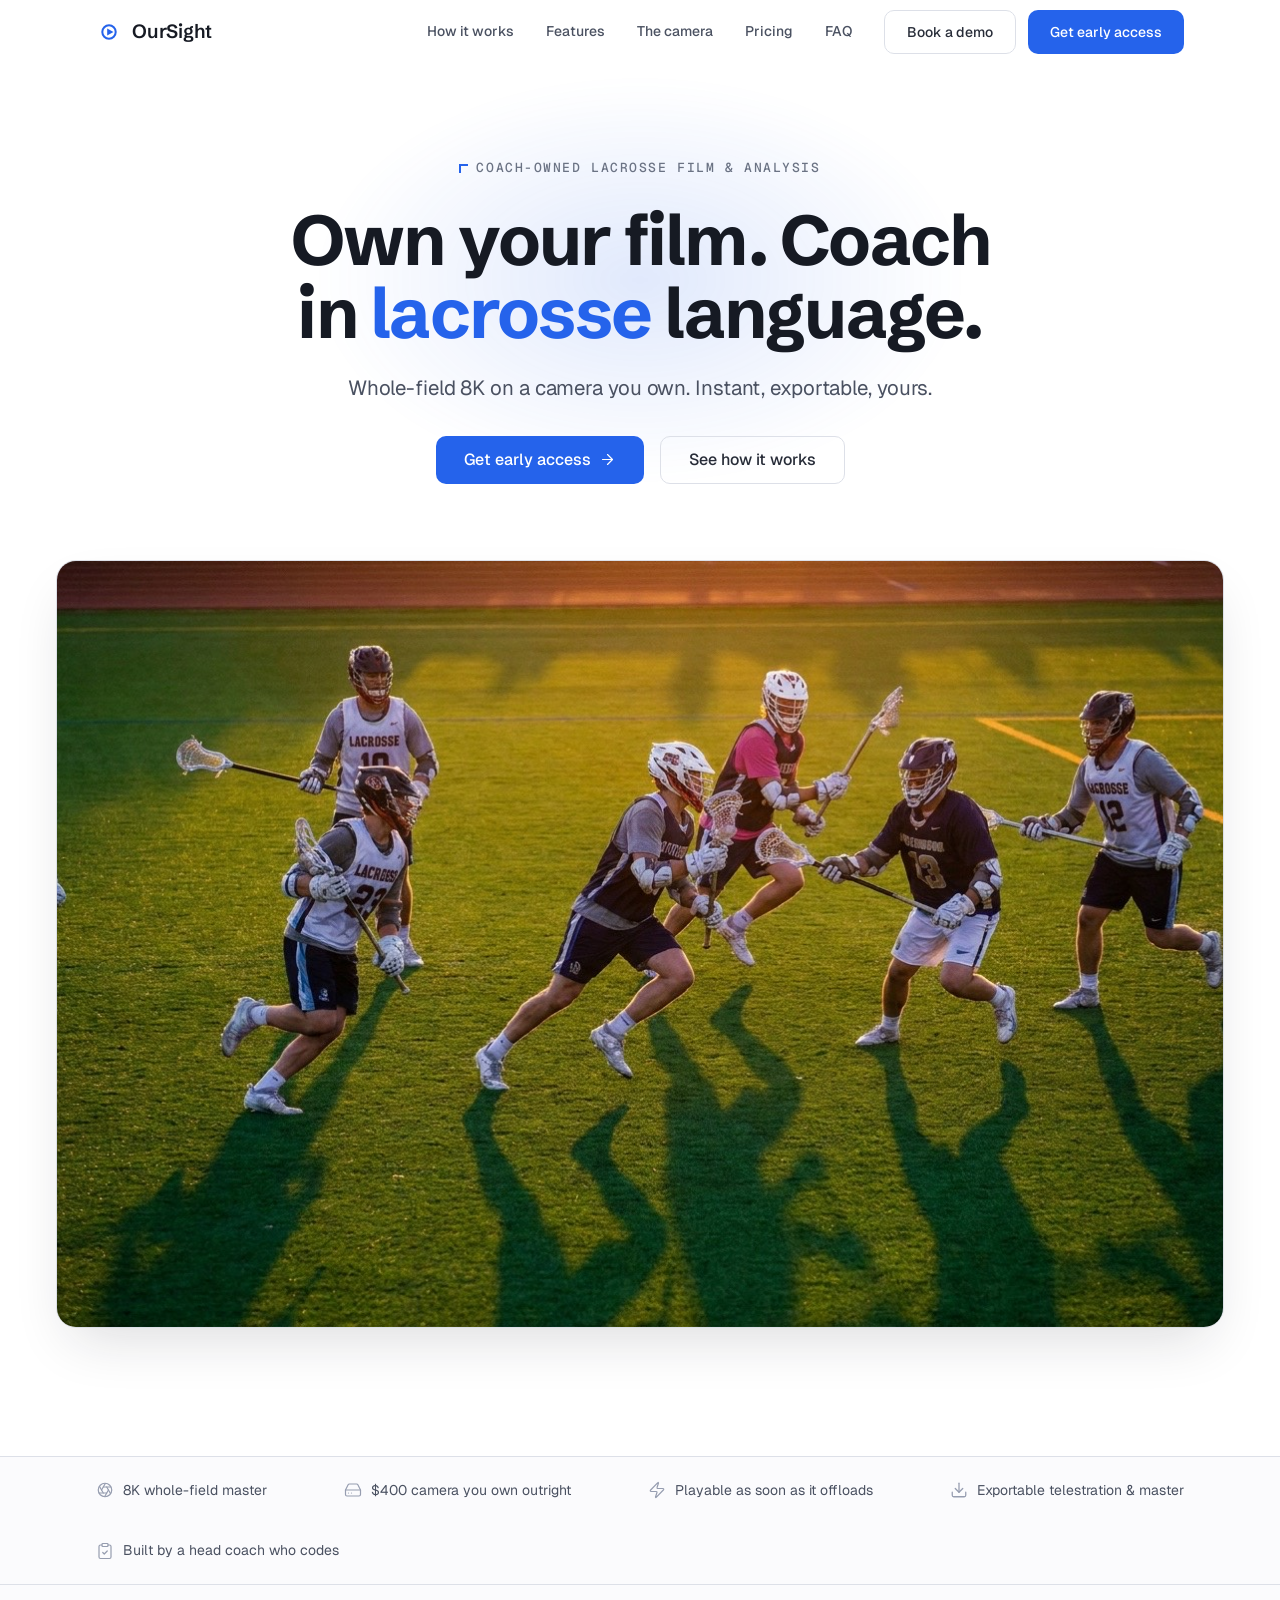
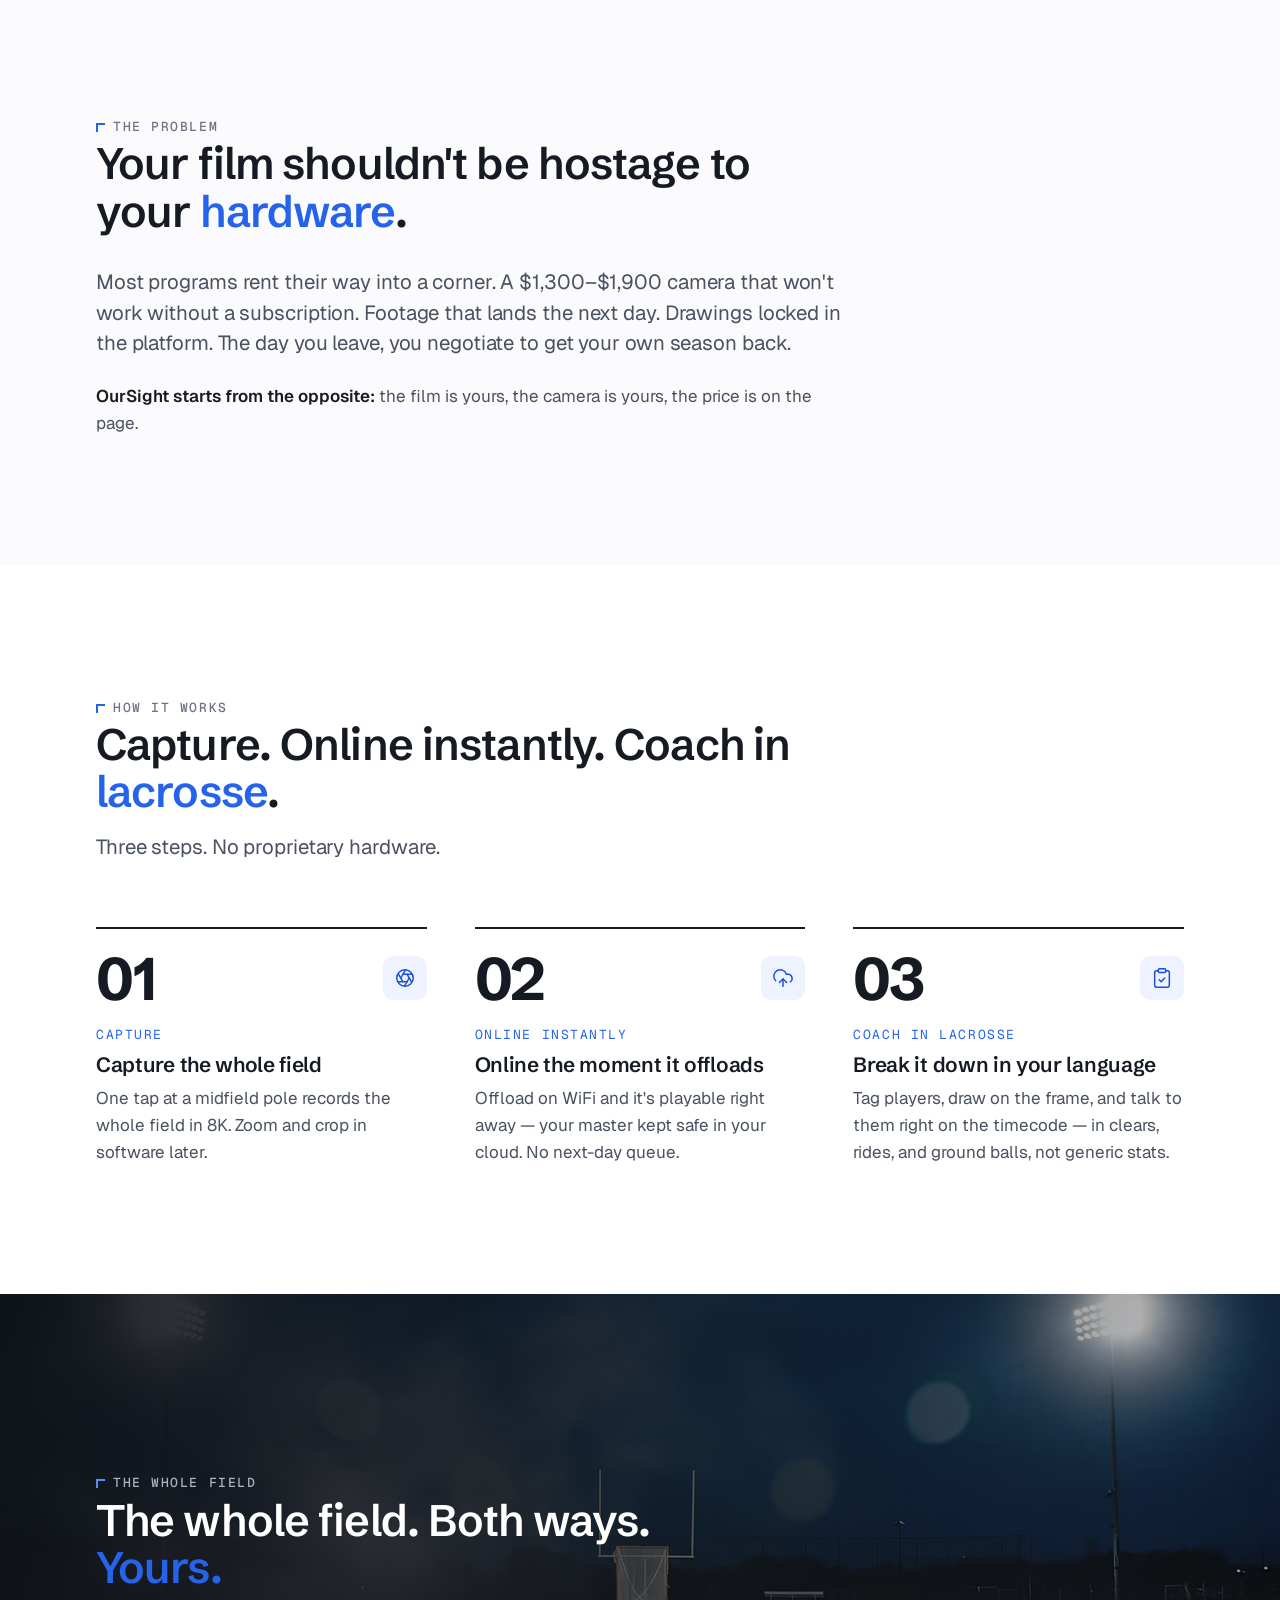
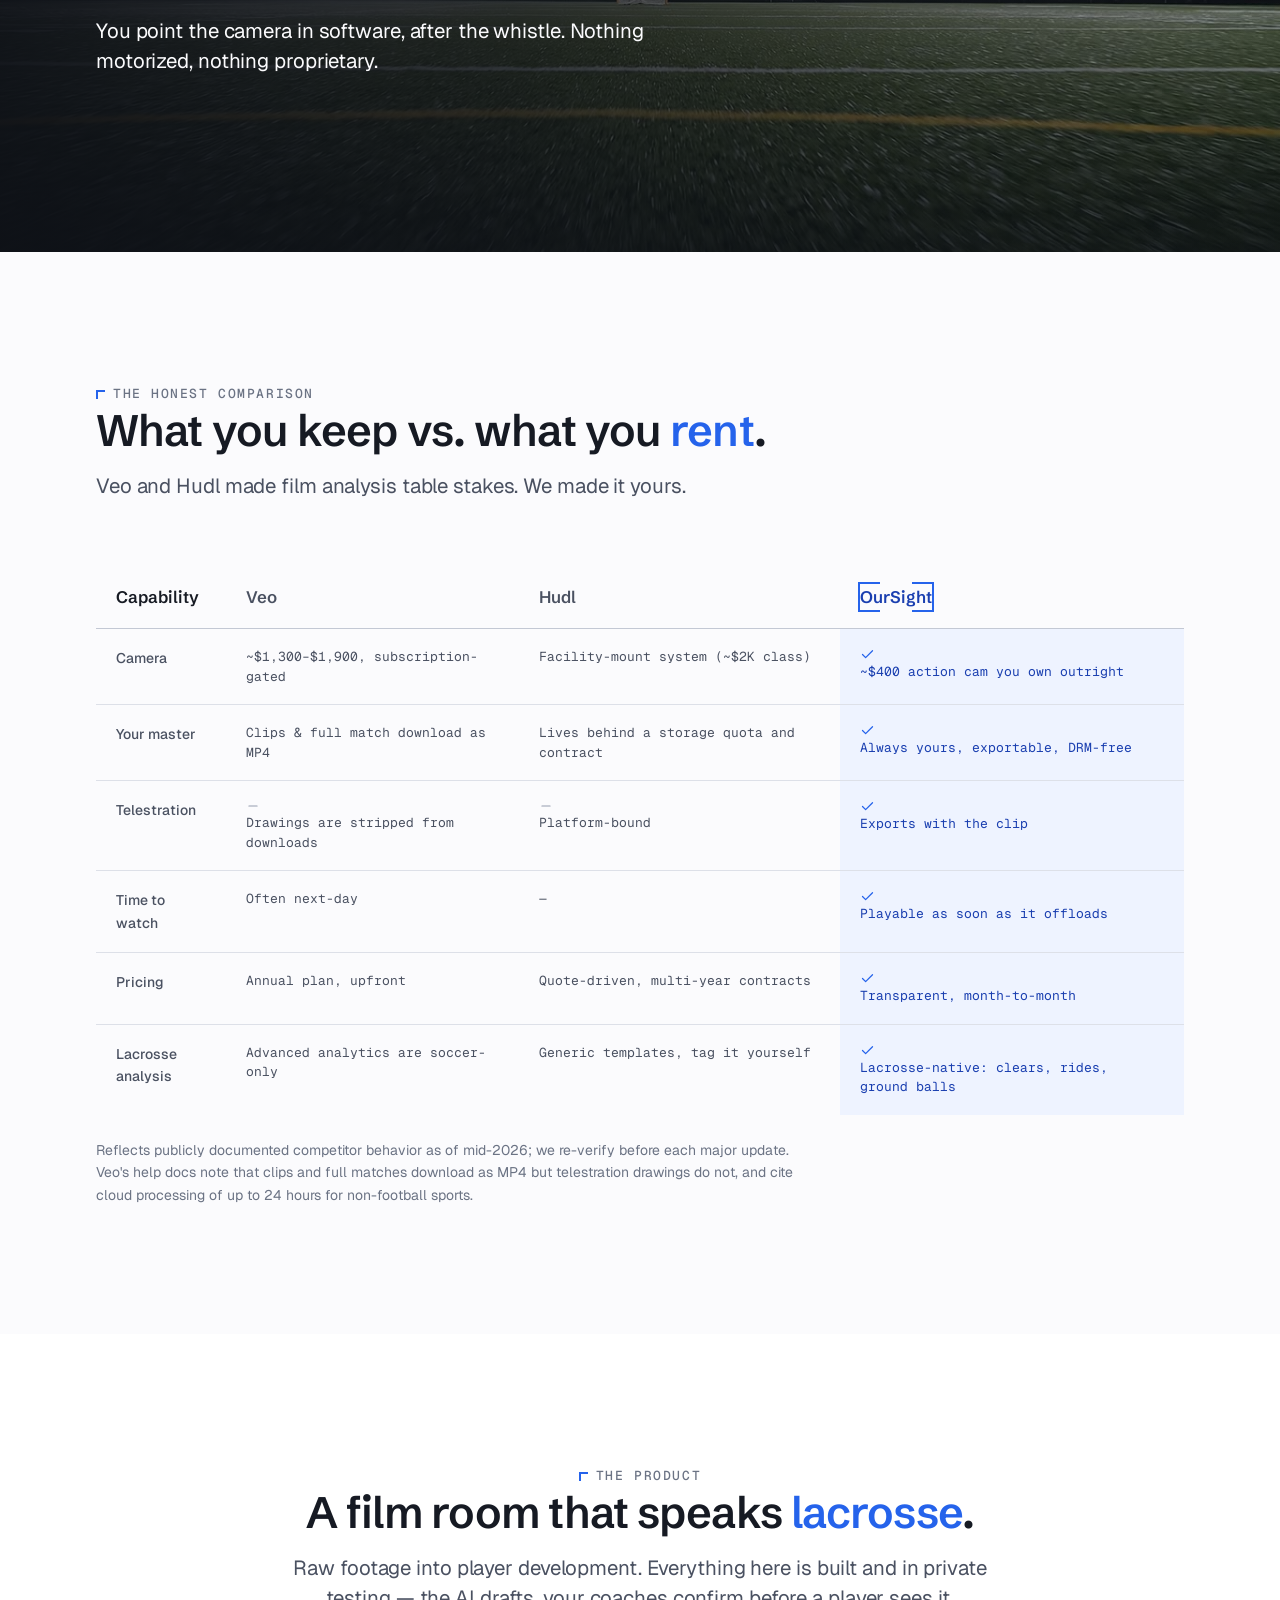
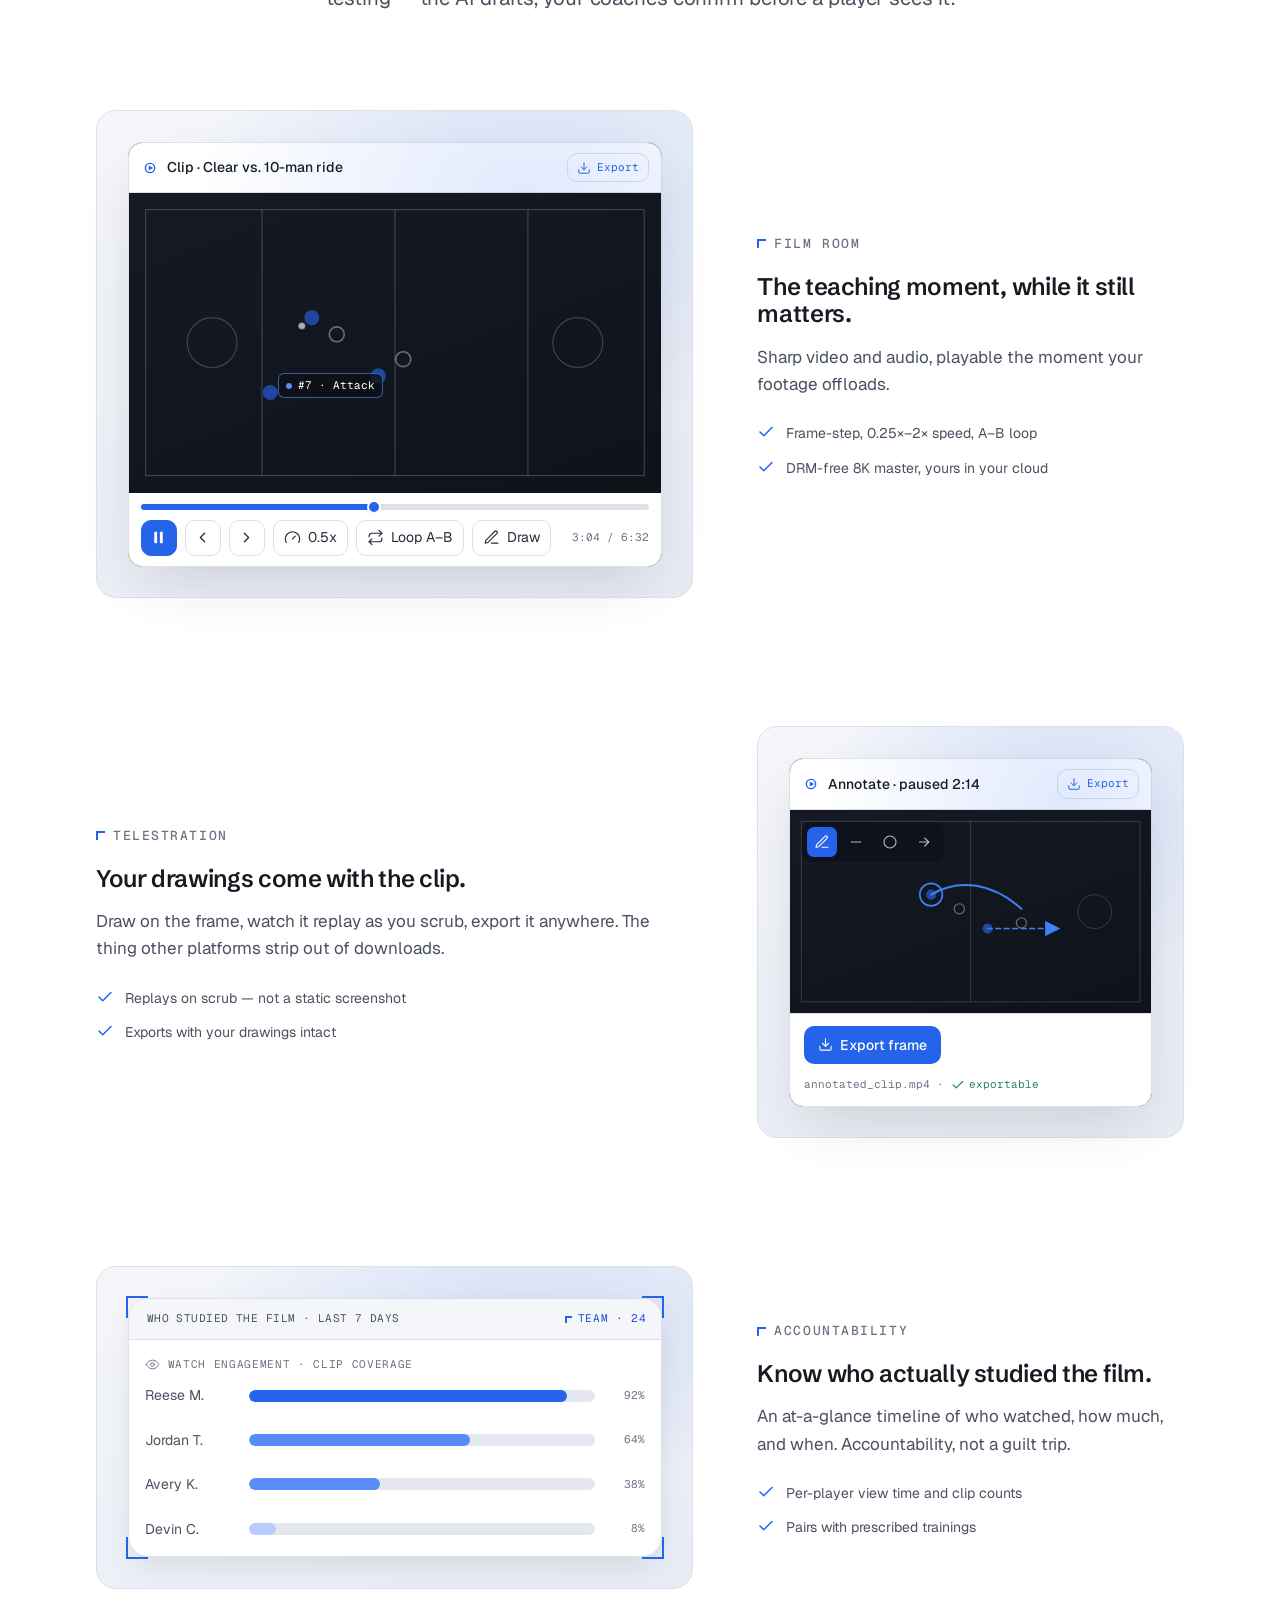
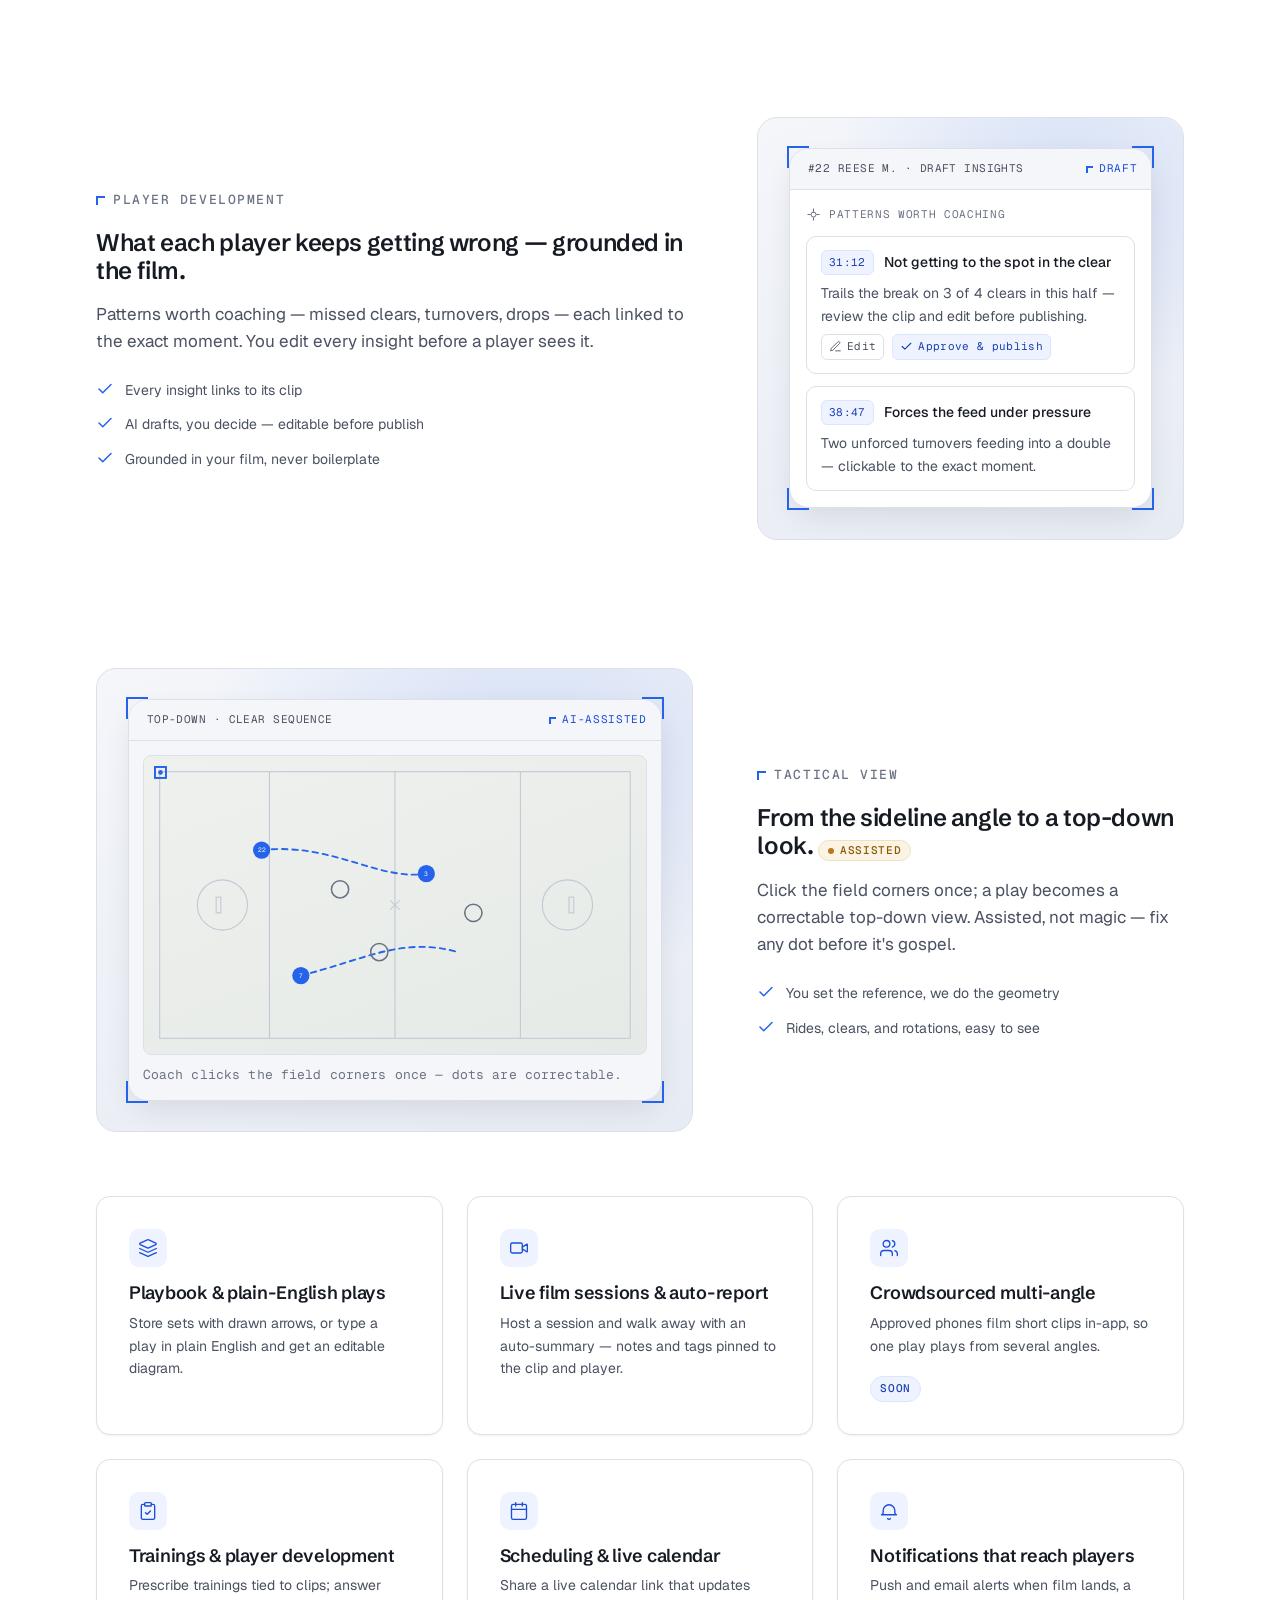
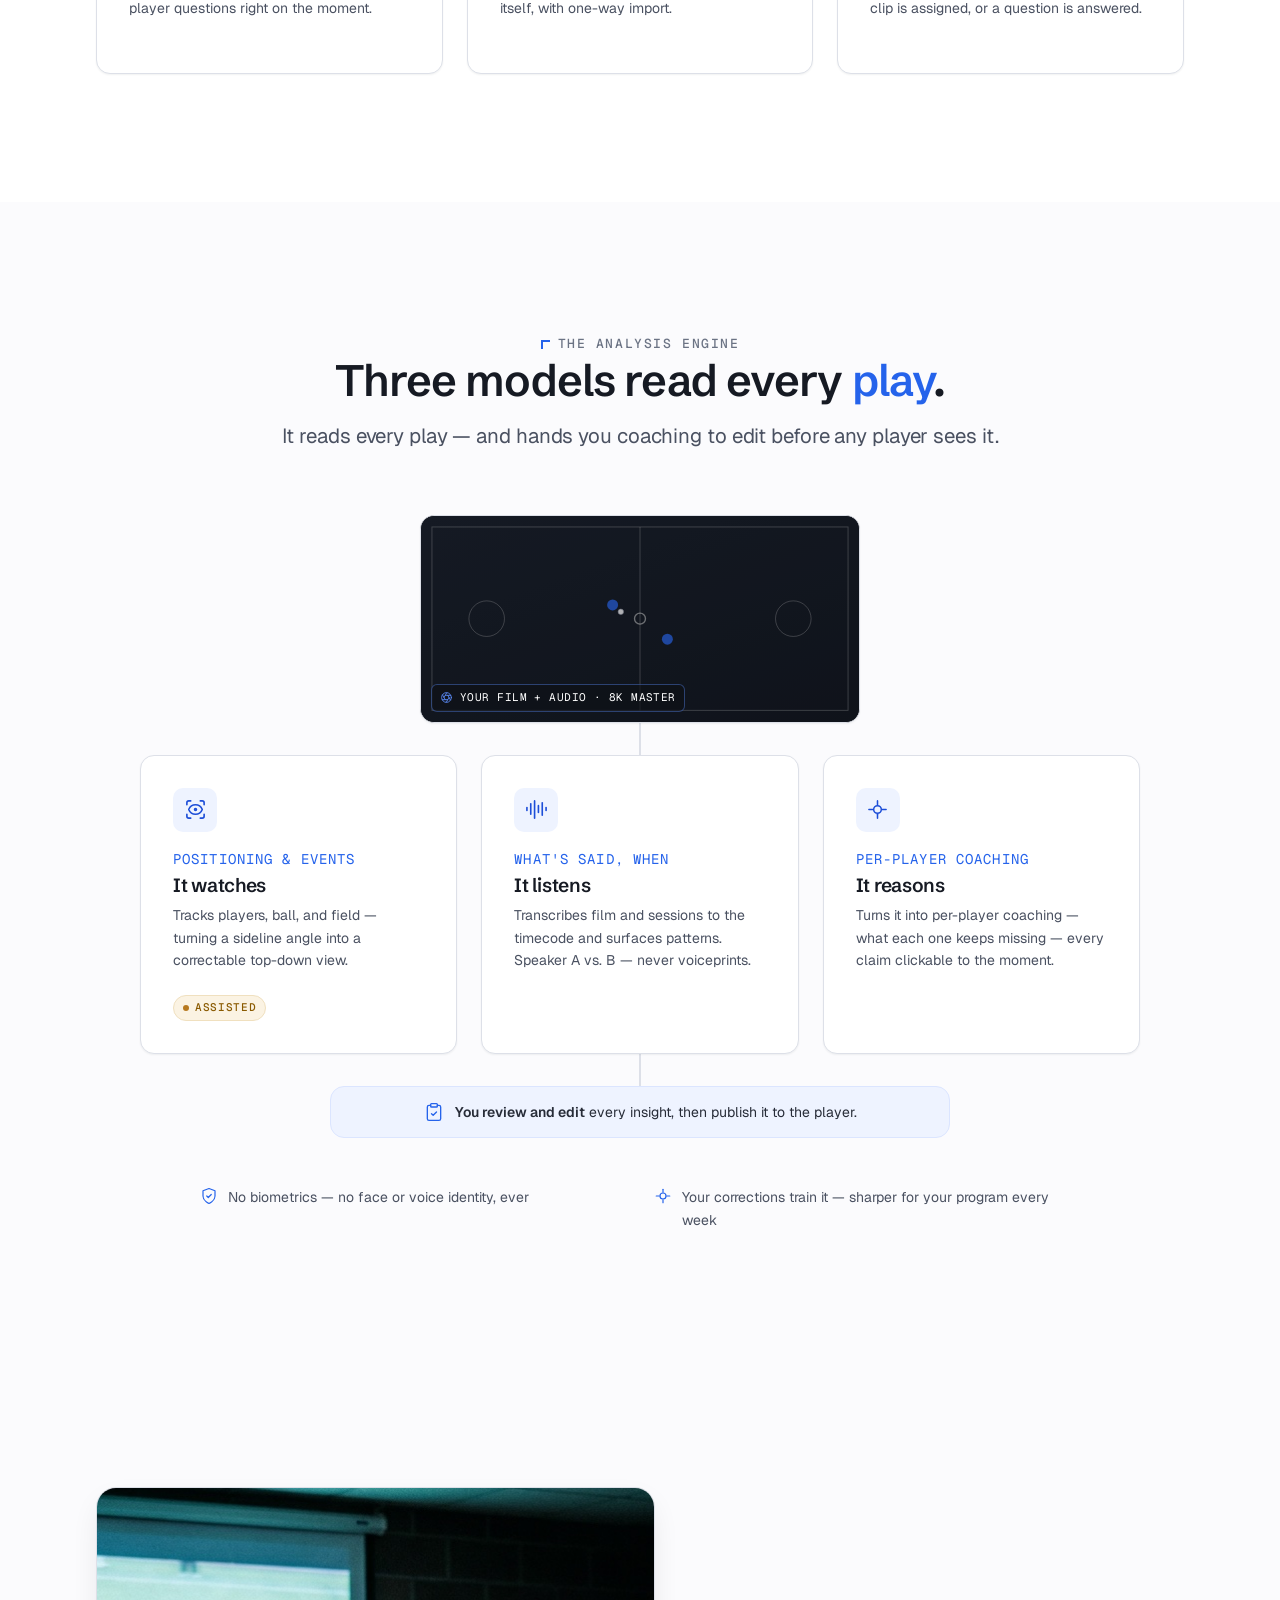
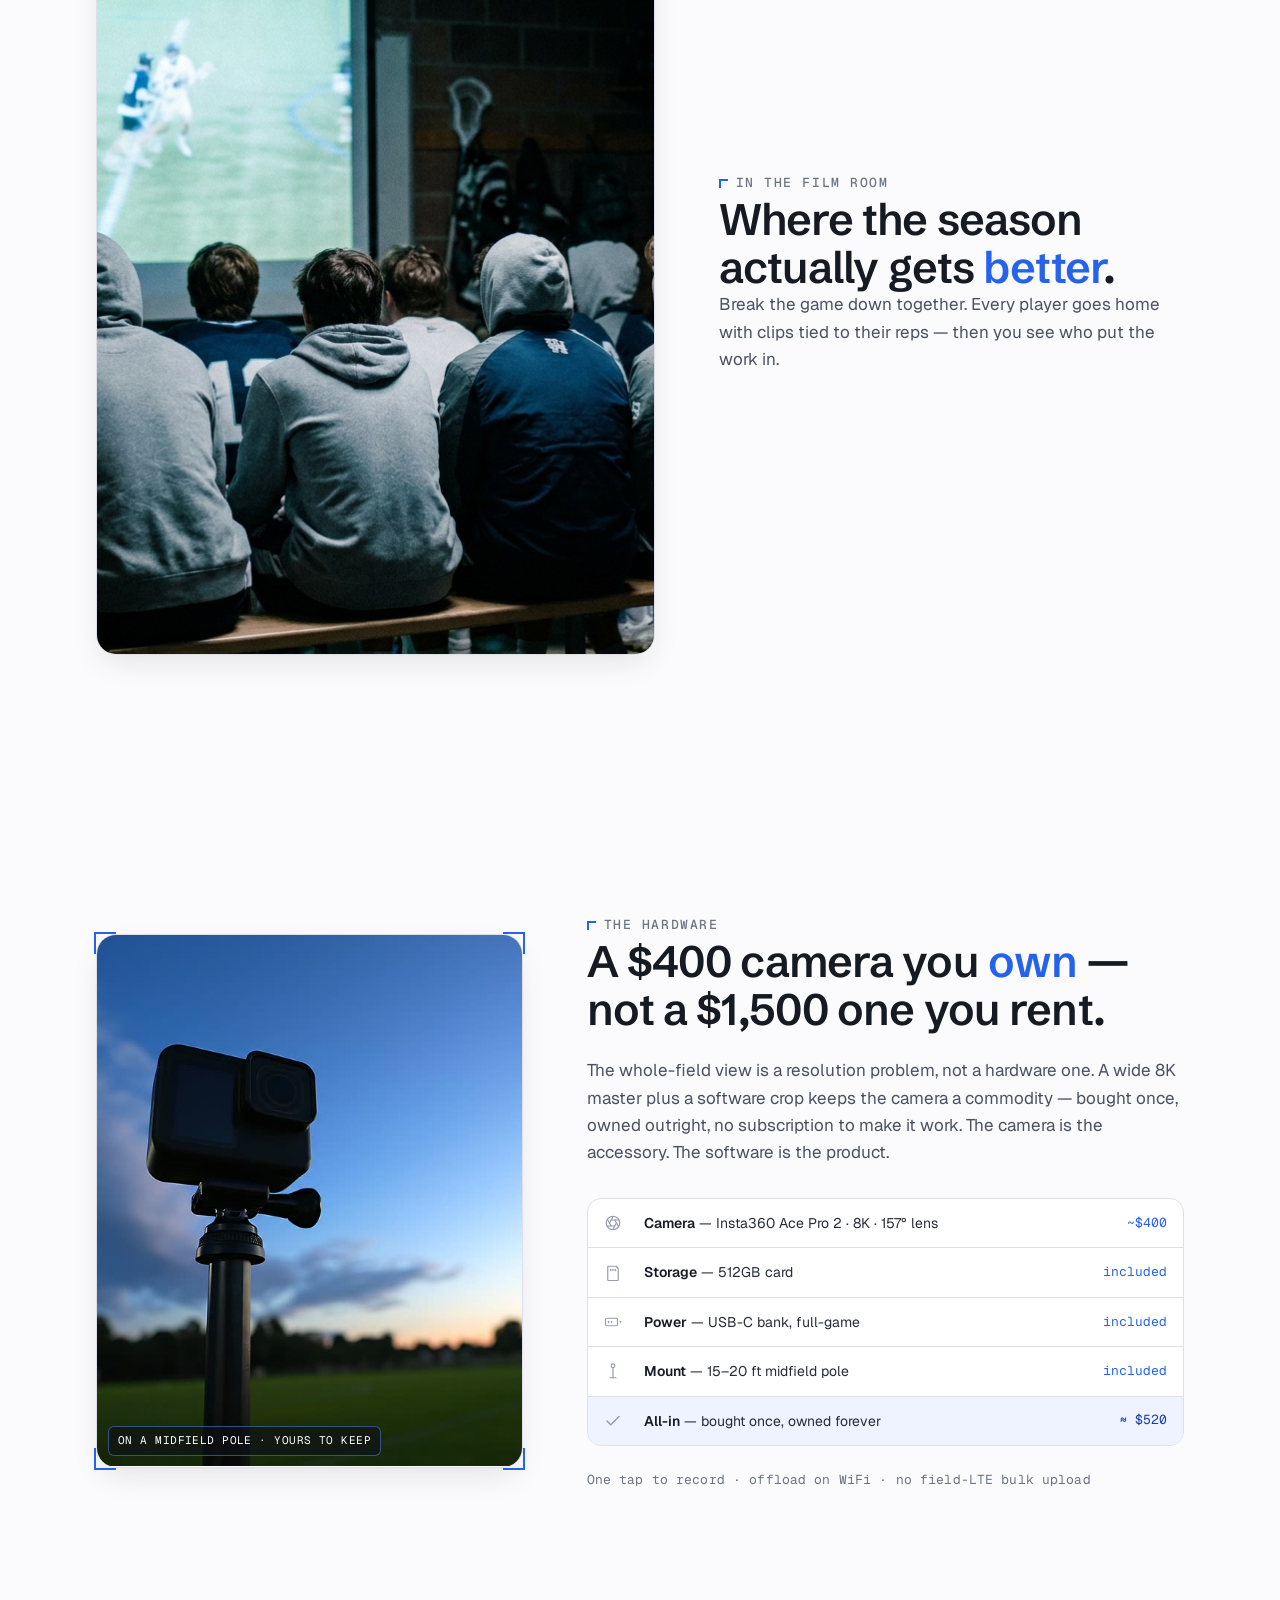
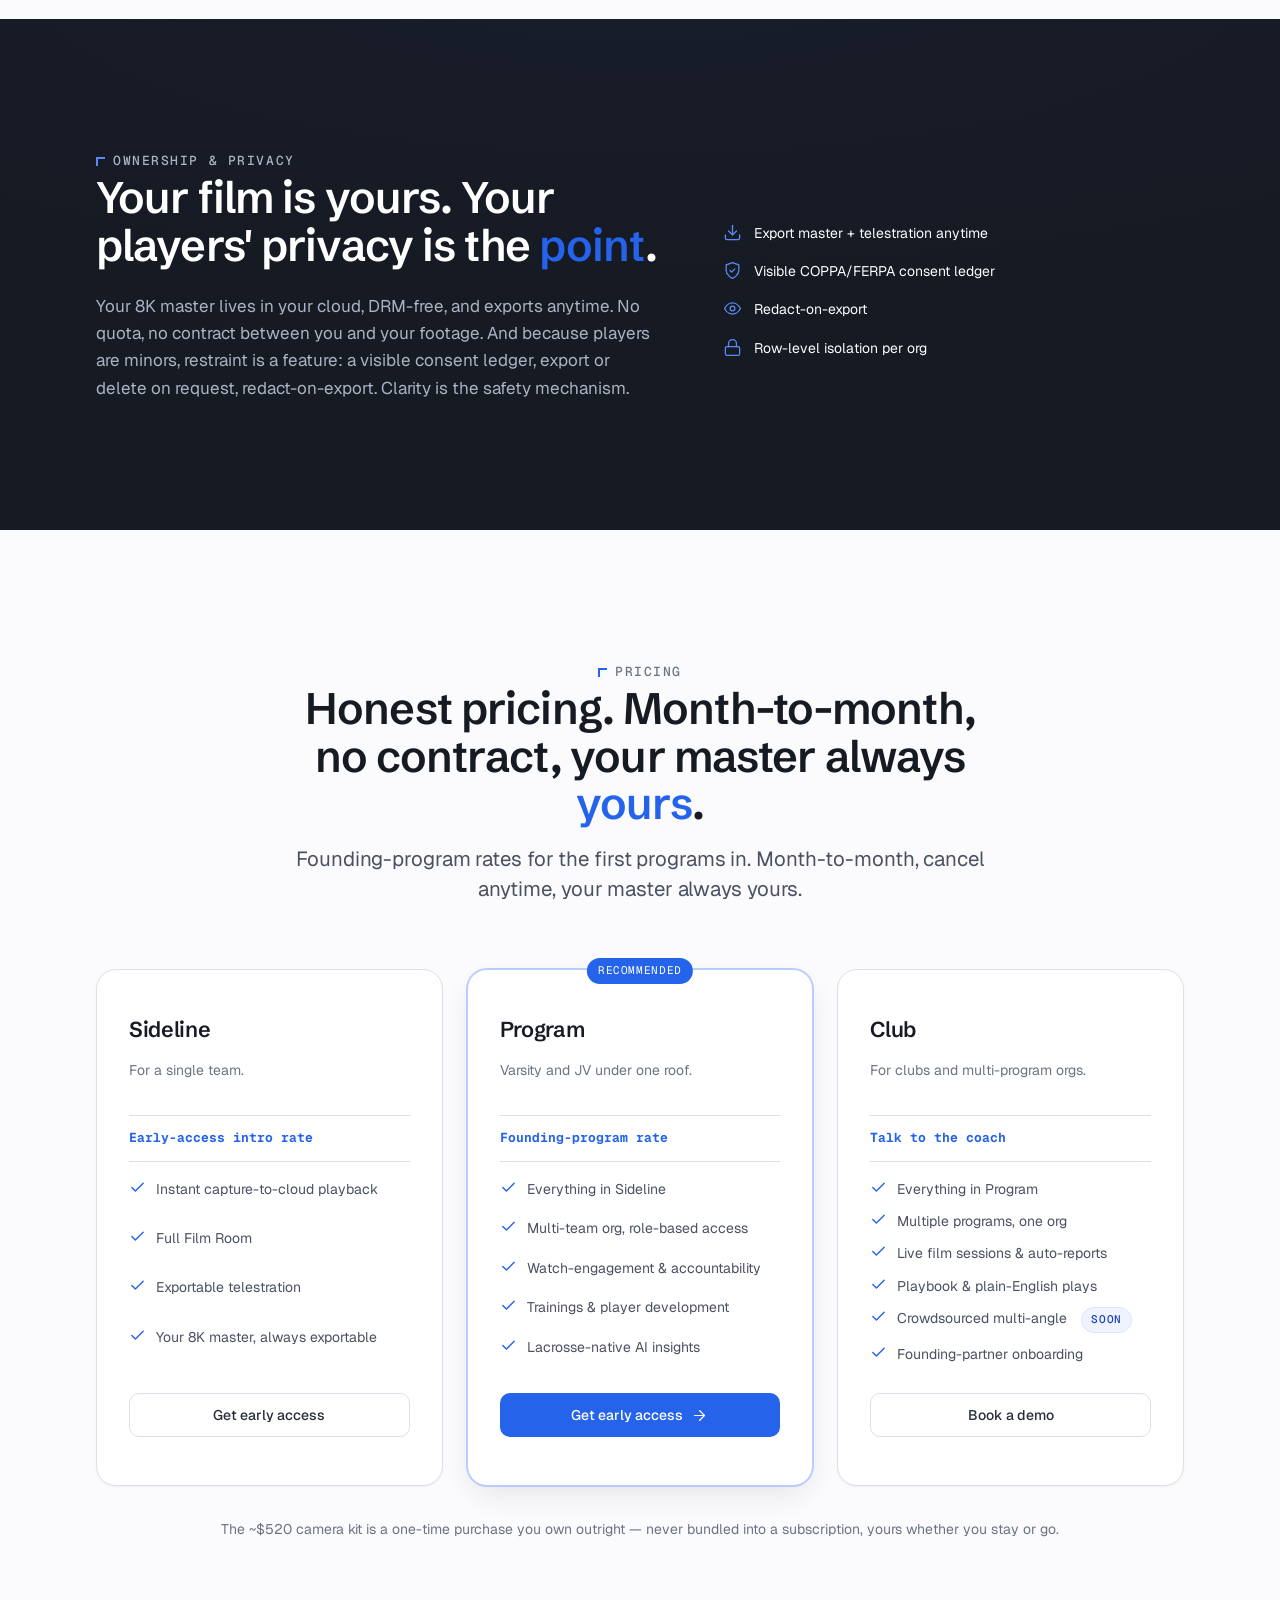
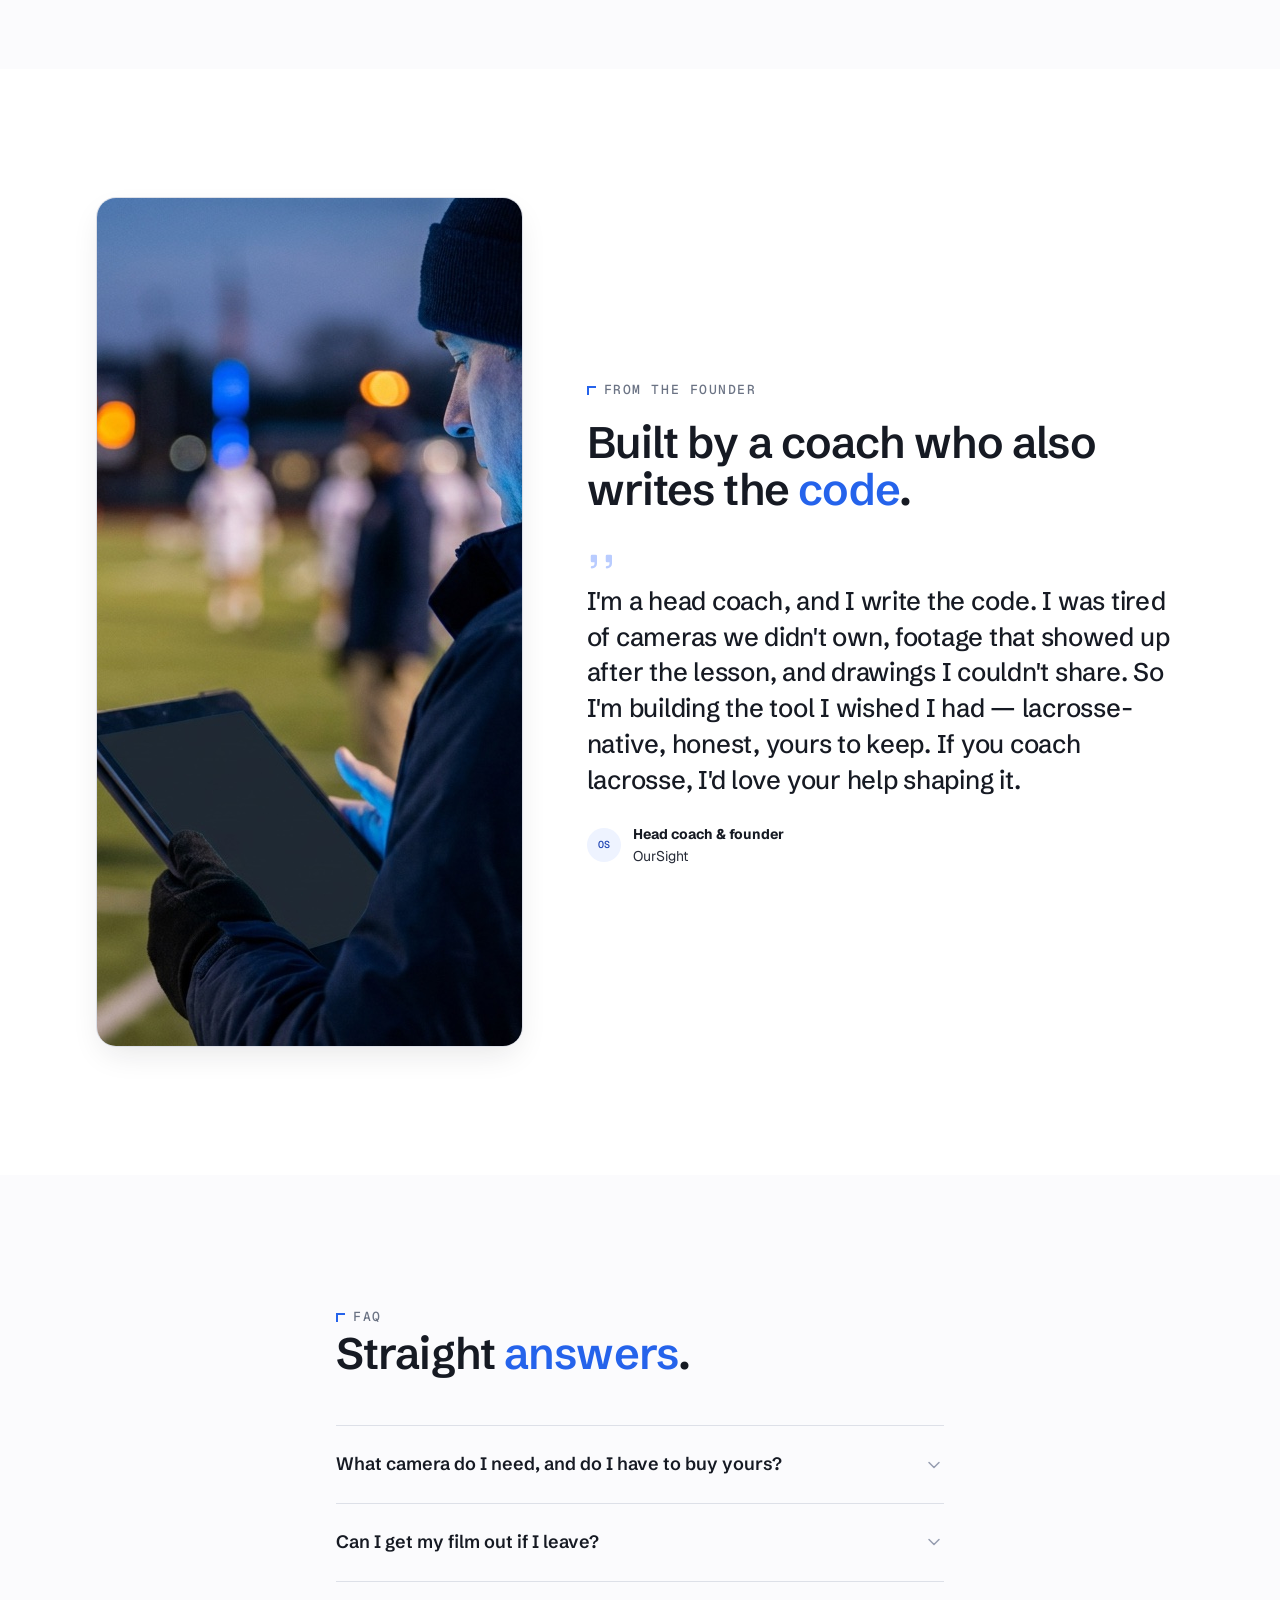
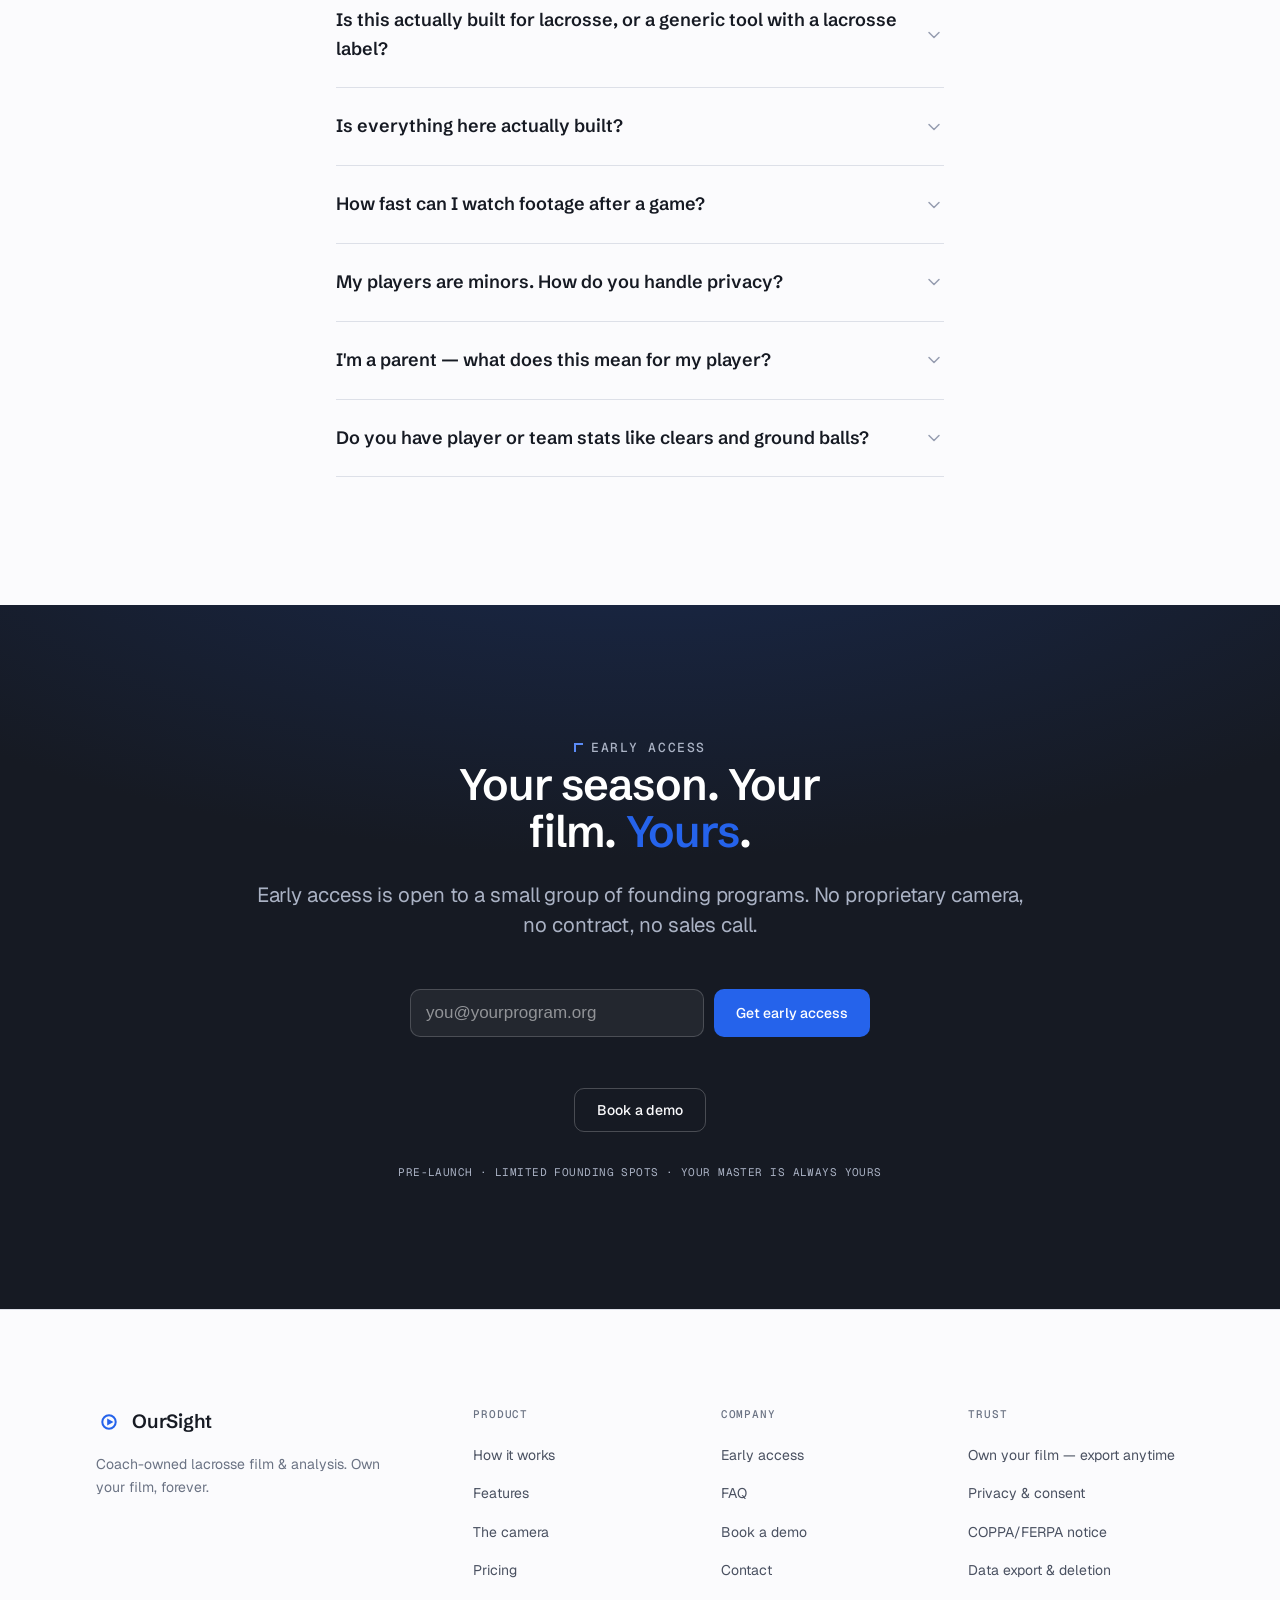
==== site/index.html @ 52eb7e93 "content: reconcile site claims with the now-feature-complete product Re-read the (read-only) product" ====
<!DOCTYPE html>
<html lang="en">
<head>
<meta charset="utf-8">
<meta name="viewport" content="width=device-width, initial-scale=1">
<title>OurSight — Coach-Owned Lacrosse Film &amp; Analysis</title>
<meta name="description" content="Whole-field lacrosse film on a $400 camera you own outright. Instant playback, exportable telestration, lacrosse-native analysis. No lock-in. Early access open.">
<link rel="canonical" href="https://oursight.app/">
<meta name="theme-color" content="#ffffff">

<!-- Open Graph / Twitter -->
<meta property="og:type" content="website">
<meta property="og:site_name" content="OurSight">
<meta property="og:locale" content="en_US">
<meta property="og:url" content="https://oursight.app/">
<meta property="og:title" content="Own your film. Coach in lacrosse language.">
<meta property="og:description" content="OurSight is coach-owned lacrosse film &amp; analysis — an 8K whole-field master that's always yours, instant playback, and exportable drawings. A no-lock-in alternative to Veo and Hudl, built by a head coach.">
<meta property="og:image" content="https://oursight.app/assets/img/og.jpg">
<meta property="og:image:width" content="1200">
<meta property="og:image:height" content="630">
<meta property="og:image:alt" content="OurSight — coach-owned lacrosse film and analysis. No lock-in.">
<meta name="twitter:card" content="summary_large_image">
<meta name="twitter:title" content="Own your film. Coach in lacrosse language.">
<meta name="twitter:description" content="Coach-owned lacrosse film &amp; analysis. An 8K master that's always yours, instant playback, exportable telestration. A no-lock-in alternative to Veo and Hudl.">
<meta name="twitter:image" content="https://oursight.app/assets/img/og.jpg">
<meta name="twitter:image:alt" content="OurSight — coach-owned lacrosse film and analysis. No lock-in.">

<link rel="icon" href="favicon.svg" type="image/svg+xml">
<link rel="apple-touch-icon" href="assets/icons/apple-touch-icon.png">
<link rel="manifest" href="site.webmanifest">

<link rel="preconnect" href="https://fonts.googleapis.com">
<link rel="preconnect" href="https://fonts.gstatic.com" crossorigin>
<link href="https://fonts.googleapis.com/css2?family=Schibsted+Grotesk:wght@500;600;700&family=Geist:wght@400;500;600&family=Geist+Mono:wght@400;500&display=swap" rel="stylesheet">

<link rel="preload" as="image" href="assets/img/hero-lacrosse.jpg" fetchpriority="high">
<link rel="stylesheet" href="assets/tokens.css">
<link rel="stylesheet" href="assets/styles.css">

<script type="application/ld+json">
{
  "@context": "https://schema.org",
  "@type": "SoftwareApplication",
  "name": "OurSight",
  "applicationCategory": "SportsApplication",
  "operatingSystem": "Web, iOS, Android (PWA)",
  "description": "Coach-owned lacrosse film, analysis and team development. Whole-field 8K capture on a commodity camera you own, instant playback, exportable telestration, and lacrosse-native analysis. A no-lock-in alternative to Veo and Hudl.",
  "url": "https://oursight.app/",
  "offers": { "@type": "Offer", "category": "Subscription", "availability": "https://schema.org/PreOrder" }
}
</script>
</head>
<body>
<a class="skip-link" href="#main">Skip to content</a>

<!-- ============ Icon sprite (Lucide line icons) ============ -->
<svg width="0" height="0" style="position:absolute" aria-hidden="true" focusable="false">
  <defs>
    <g stroke-linecap="round" stroke-linejoin="round"></g>
  </defs>
  <symbol id="i-arrow" viewBox="0 0 24 24" fill="none" stroke="currentColor" stroke-width="1.7" stroke-linecap="round" stroke-linejoin="round"><path d="M5 12h14"/><path d="m12 5 7 7-7 7"/></symbol>
  <symbol id="i-play" viewBox="0 0 24 24" fill="currentColor"><path d="M7 4.5v15a1 1 0 0 0 1.54.84l11.5-7.5a1 1 0 0 0 0-1.68L8.54 3.66A1 1 0 0 0 7 4.5Z"/></symbol>
  <symbol id="i-menu" viewBox="0 0 24 24" fill="none" stroke="currentColor" stroke-width="1.7" stroke-linecap="round" stroke-linejoin="round"><path d="M4 6h16"/><path d="M4 12h16"/><path d="M4 18h16"/></symbol>
  <symbol id="i-close" viewBox="0 0 24 24" fill="none" stroke="currentColor" stroke-width="1.7" stroke-linecap="round" stroke-linejoin="round"><path d="M18 6 6 18"/><path d="m6 6 12 12"/></symbol>
  <symbol id="i-check" viewBox="0 0 24 24" fill="none" stroke="currentColor" stroke-width="2" stroke-linecap="round" stroke-linejoin="round"><path d="M20 6 9 17l-5-5"/></symbol>
  <symbol id="i-minus" viewBox="0 0 24 24" fill="none" stroke="currentColor" stroke-width="2" stroke-linecap="round" stroke-linejoin="round"><path d="M5 12h14"/></symbol>
  <symbol id="i-x" viewBox="0 0 24 24" fill="none" stroke="currentColor" stroke-width="2" stroke-linecap="round" stroke-linejoin="round"><path d="M18 6 6 18"/><path d="m6 6 12 12"/></symbol>
  <symbol id="i-eye" viewBox="0 0 24 24" fill="none" stroke="currentColor" stroke-width="1.6" stroke-linecap="round" stroke-linejoin="round"><path d="M2 12s3.5-7 10-7 10 7 10 7-3.5 7-10 7-10-7-10-7Z"/><circle cx="12" cy="12" r="3"/></symbol>
  <symbol id="i-pen" viewBox="0 0 24 24" fill="none" stroke="currentColor" stroke-width="1.6" stroke-linecap="round" stroke-linejoin="round"><path d="M12 20h9"/><path d="M16.5 3.5a2.12 2.12 0 0 1 3 3L7 19l-4 1 1-4Z"/></symbol>
  <symbol id="i-circle" viewBox="0 0 24 24" fill="none" stroke="currentColor" stroke-width="1.6" stroke-linecap="round" stroke-linejoin="round"><circle cx="12" cy="12" r="9"/></symbol>
  <symbol id="i-arrow-tool" viewBox="0 0 24 24" fill="none" stroke="currentColor" stroke-width="1.6" stroke-linecap="round" stroke-linejoin="round"><path d="M5 12h14"/><path d="m13 6 6 6-6 6"/></symbol>
  <symbol id="i-eraser" viewBox="0 0 24 24" fill="none" stroke="currentColor" stroke-width="1.6" stroke-linecap="round" stroke-linejoin="round"><path d="m7 21-4.3-4.3a1.7 1.7 0 0 1 0-2.4l9.6-9.6a1.7 1.7 0 0 1 2.4 0l5.6 5.6a1.7 1.7 0 0 1 0 2.4L13 21"/><path d="M22 21H7"/></symbol>
  <symbol id="i-download" viewBox="0 0 24 24" fill="none" stroke="currentColor" stroke-width="1.7" stroke-linecap="round" stroke-linejoin="round"><path d="M21 15v4a2 2 0 0 1-2 2H5a2 2 0 0 1-2-2v-4"/><path d="m7 10 5 5 5-5"/><path d="M12 15V3"/></symbol>
  <symbol id="i-share" viewBox="0 0 24 24" fill="none" stroke="currentColor" stroke-width="1.7" stroke-linecap="round" stroke-linejoin="round"><path d="M4 12v8a2 2 0 0 0 2 2h12a2 2 0 0 0 2-2v-8"/><path d="m16 6-4-4-4 4"/><path d="M12 2v14"/></symbol>
  <symbol id="i-shield" viewBox="0 0 24 24" fill="none" stroke="currentColor" stroke-width="1.6" stroke-linecap="round" stroke-linejoin="round"><path d="M12 22s8-3.5 8-10V5l-8-3-8 3v7c0 6.5 8 10 8 10Z"/><path d="m9 12 2 2 4-4"/></symbol>
  <symbol id="i-lock" viewBox="0 0 24 24" fill="none" stroke="currentColor" stroke-width="1.6" stroke-linecap="round" stroke-linejoin="round"><rect width="18" height="11" x="3" y="11" rx="2"/><path d="M7 11V7a5 5 0 0 1 10 0v4"/></symbol>
  <symbol id="i-aperture" viewBox="0 0 24 24" fill="none" stroke="currentColor" stroke-width="1.6" stroke-linecap="round" stroke-linejoin="round"><circle cx="12" cy="12" r="9"/><path d="m14.3 8 5 8.6"/><path d="M9.7 8h10"/><path d="m7.4 12 5-8.6"/><path d="M9.7 16 4.7 7.4"/><path d="M14.3 16h-10"/><path d="m16.6 12-5 8.6"/></symbol>
  <symbol id="i-cloud" viewBox="0 0 24 24" fill="none" stroke="currentColor" stroke-width="1.6" stroke-linecap="round" stroke-linejoin="round"><path d="M12 13v8"/><path d="M4 14.9A7 7 0 1 1 15.7 8h1.8a4.5 4.5 0 0 1 2.5 8.2"/><path d="m8 17 4-4 4 4"/></symbol>
  <symbol id="i-clipboard" viewBox="0 0 24 24" fill="none" stroke="currentColor" stroke-width="1.6" stroke-linecap="round" stroke-linejoin="round"><rect width="8" height="4" x="8" y="2" rx="1"/><path d="M16 4h2a2 2 0 0 1 2 2v14a2 2 0 0 1-2 2H6a2 2 0 0 1-2-2V6a2 2 0 0 1 2-2h2"/><path d="m9 14 2 2 4-4"/></symbol>
  <symbol id="i-chevron" viewBox="0 0 24 24" fill="none" stroke="currentColor" stroke-width="1.8" stroke-linecap="round" stroke-linejoin="round"><path d="m6 9 6 6 6-6"/></symbol>
  <symbol id="i-chevron-left" viewBox="0 0 24 24" fill="none" stroke="currentColor" stroke-width="1.8" stroke-linecap="round" stroke-linejoin="round"><path d="m15 18-6-6 6-6"/></symbol>
  <symbol id="i-chevron-right" viewBox="0 0 24 24" fill="none" stroke="currentColor" stroke-width="1.8" stroke-linecap="round" stroke-linejoin="round"><path d="m9 18 6-6-6-6"/></symbol>
  <symbol id="i-gauge" viewBox="0 0 24 24" fill="none" stroke="currentColor" stroke-width="1.7" stroke-linecap="round" stroke-linejoin="round"><path d="m12 14 4-4"/><path d="M3.34 19a10 10 0 1 1 17.32 0"/></symbol>
  <symbol id="i-repeat" viewBox="0 0 24 24" fill="none" stroke="currentColor" stroke-width="1.7" stroke-linecap="round" stroke-linejoin="round"><path d="m17 2 4 4-4 4"/><path d="M3 11v-1a4 4 0 0 1 4-4h14"/><path d="m7 22-4-4 4-4"/><path d="M21 13v1a4 4 0 0 1-4 4H3"/></symbol>
  <symbol id="i-line" viewBox="0 0 24 24" fill="none" stroke="currentColor" stroke-width="1.7" stroke-linecap="round" stroke-linejoin="round"><path d="M5 12h14"/></symbol>
  <symbol id="i-audio" viewBox="0 0 24 24" fill="none" stroke="currentColor" stroke-width="1.7" stroke-linecap="round" stroke-linejoin="round"><path d="M2 10v3"/><path d="M6 6v11"/><path d="M10 3v18"/><path d="M14 8v7"/><path d="M18 5v13"/><path d="M22 10v3"/></symbol>
  <symbol id="i-scan-eye" viewBox="0 0 24 24" fill="none" stroke="currentColor" stroke-width="1.7" stroke-linecap="round" stroke-linejoin="round"><path d="M3 7V5a2 2 0 0 1 2-2h2"/><path d="M17 3h2a2 2 0 0 1 2 2v2"/><path d="M21 17v2a2 2 0 0 1-2 2h-2"/><path d="M7 21H5a2 2 0 0 1-2-2v-2"/><circle cx="12" cy="12" r="1"/><path d="M18.944 12.33a1 1 0 0 0 0-.66 7.5 7.5 0 0 0-13.888 0 1 1 0 0 0 0 .66 7.5 7.5 0 0 0 13.888 0"/></symbol>
  <symbol id="i-calendar" viewBox="0 0 24 24" fill="none" stroke="currentColor" stroke-width="1.6" stroke-linecap="round" stroke-linejoin="round"><path d="M8 2v4"/><path d="M16 2v4"/><rect width="18" height="18" x="3" y="4" rx="2"/><path d="M3 10h18"/></symbol>
  <symbol id="i-users" viewBox="0 0 24 24" fill="none" stroke="currentColor" stroke-width="1.6" stroke-linecap="round" stroke-linejoin="round"><path d="M16 21v-2a4 4 0 0 0-4-4H6a4 4 0 0 0-4 4v2"/><circle cx="9" cy="7" r="4"/><path d="M22 21v-2a4 4 0 0 0-3-3.87"/><path d="M16 3.13a4 4 0 0 1 0 7.75"/></symbol>
  <symbol id="i-layers" viewBox="0 0 24 24" fill="none" stroke="currentColor" stroke-width="1.6" stroke-linecap="round" stroke-linejoin="round"><path d="m12.8 2.2 8.5 3.9a1 1 0 0 1 0 1.8l-8.5 3.9a2 2 0 0 1-1.6 0L2.6 7.9a1 1 0 0 1 0-1.8l8.5-3.9a2 2 0 0 1 1.6 0Z"/><path d="m22 17.6-9.2 4.2a2 2 0 0 1-1.6 0L2 17.6"/><path d="m22 12.6-9.2 4.2a2 2 0 0 1-1.6 0L2 12.6"/></symbol>
  <symbol id="i-video" viewBox="0 0 24 24" fill="none" stroke="currentColor" stroke-width="1.6" stroke-linecap="round" stroke-linejoin="round"><path d="m16 13 5.2 3.5a.5.5 0 0 0 .8-.4V7.9a.5.5 0 0 0-.8-.4L16 11"/><rect width="14" height="12" x="2" y="6" rx="2"/></symbol>
  <symbol id="i-zap" viewBox="0 0 24 24" fill="none" stroke="currentColor" stroke-width="1.6" stroke-linecap="round" stroke-linejoin="round"><path d="M4 14a1 1 0 0 1-.78-1.63l9.9-10.2a.5.5 0 0 1 .86.46l-1.92 6.02A1 1 0 0 0 13 10h7a1 1 0 0 1 .78 1.63l-9.9 10.2a.5.5 0 0 1-.86-.46l1.92-6.02A1 1 0 0 0 11 14z"/></symbol>
  <symbol id="i-hard-drive" viewBox="0 0 24 24" fill="none" stroke="currentColor" stroke-width="1.6" stroke-linecap="round" stroke-linejoin="round"><path d="M22 12H2"/><path d="M5.5 5.1 2 12v6a2 2 0 0 0 2 2h16a2 2 0 0 0 2-2v-6l-3.5-6.9A2 2 0 0 0 16.8 4H7.2a2 2 0 0 0-1.7 1.1z"/><path d="M6 16h.01"/><path d="M10 16h.01"/></symbol>
  <symbol id="i-battery" viewBox="0 0 24 24" fill="none" stroke="currentColor" stroke-width="1.6" stroke-linecap="round" stroke-linejoin="round"><rect width="16" height="10" x="2" y="7" rx="2"/><path d="M22 11v2"/><path d="M6 11v2"/><path d="M10 11v2"/></symbol>
  <symbol id="i-sd" viewBox="0 0 24 24" fill="none" stroke="currentColor" stroke-width="1.6" stroke-linecap="round" stroke-linejoin="round"><path d="M5 3h11l3 3v15a1 1 0 0 1-1 1H6a1 1 0 0 1-1-1V4a1 1 0 0 1 1-1Z"/><path d="M9 7v2"/><path d="M12 7v2"/><path d="M15 7v2"/></symbol>
  <symbol id="i-pole" viewBox="0 0 24 24" fill="none" stroke="currentColor" stroke-width="1.6" stroke-linecap="round" stroke-linejoin="round"><circle cx="12" cy="5" r="2.5"/><path d="M12 7.5V21"/><path d="M8 21h8"/></symbol>
  <symbol id="i-bell" viewBox="0 0 24 24" fill="none" stroke="currentColor" stroke-width="1.6" stroke-linecap="round" stroke-linejoin="round"><path d="M10.3 21a1.94 1.94 0 0 0 3.4 0"/><path d="M21 16.5c-2 0-2-1.4-2-3v-2a7 7 0 1 0-14 0v2c0 1.6 0 3-2 3z"/></symbol>
  <symbol id="i-message" viewBox="0 0 24 24" fill="none" stroke="currentColor" stroke-width="1.6" stroke-linecap="round" stroke-linejoin="round"><path d="M7.9 20A9 9 0 1 0 4 16.1L2 22Z"/></symbol>
  <symbol id="i-skip-back" viewBox="0 0 24 24" fill="none" stroke="currentColor" stroke-width="1.6" stroke-linecap="round" stroke-linejoin="round"><path d="M19 20 9 12l10-8z"/><path d="M5 19V5"/></symbol>
  <symbol id="i-step-back" viewBox="0 0 24 24" fill="none" stroke="currentColor" stroke-width="1.6" stroke-linecap="round" stroke-linejoin="round"><path d="M18 20V4"/><path d="M14 20 4 12l10-8z"/></symbol>
  <symbol id="i-pause" viewBox="0 0 24 24" fill="currentColor"><rect x="14" y="4" width="4" height="16" rx="1"/><rect x="6" y="4" width="4" height="16" rx="1"/></symbol>
  <symbol id="i-step-fwd" viewBox="0 0 24 24" fill="none" stroke="currentColor" stroke-width="1.6" stroke-linecap="round" stroke-linejoin="round"><path d="M6 4v16"/><path d="m10 4 10 8-10 8z"/></symbol>
  <symbol id="i-skip-fwd" viewBox="0 0 24 24" fill="none" stroke="currentColor" stroke-width="1.6" stroke-linecap="round" stroke-linejoin="round"><path d="m5 4 10 8-10 8z"/><path d="M19 5v14"/></symbol>
  <symbol id="i-quote" viewBox="0 0 24 24" fill="currentColor"><path d="M7 7H4a1 1 0 0 0-1 1v4a1 1 0 0 0 1 1h2v1a2 2 0 0 1-2 2 1 1 0 1 0 0 2 4 4 0 0 0 4-4V8a1 1 0 0 0-1-1Zm12 0h-3a1 1 0 0 0-1 1v4a1 1 0 0 0 1 1h2v1a2 2 0 0 1-2 2 1 1 0 1 0 0 2 4 4 0 0 0 4-4V8a1 1 0 0 0-1-1Z"/></symbol>
  <symbol id="i-target" viewBox="0 0 24 24" fill="none" stroke="currentColor" stroke-width="1.6" stroke-linecap="round" stroke-linejoin="round"><circle cx="12" cy="12" r="9"/><circle cx="12" cy="12" r="5"/><circle cx="12" cy="12" r="1"/></symbol>
  <symbol id="i-route" viewBox="0 0 24 24" fill="none" stroke="currentColor" stroke-width="1.6" stroke-linecap="round" stroke-linejoin="round"><circle cx="6" cy="19" r="3"/><path d="M9 19h8.5a3.5 3.5 0 0 0 0-7h-11a3.5 3.5 0 0 1 0-7H15"/><circle cx="18" cy="5" r="3"/></symbol>
  <symbol id="i-spark" viewBox="0 0 24 24" fill="none" stroke="currentColor" stroke-width="1.6" stroke-linecap="round" stroke-linejoin="round"><path d="M12 3v4"/><path d="M12 17v4"/><path d="M3 12h4"/><path d="M17 12h4"/><path d="M12 8a4 4 0 0 0 0 8 4 4 0 0 0 0-8Z"/></symbol>
</svg>

<!-- ============ Header ============ -->
<header class="header" data-header>
  <div class="container">
    <a class="brand" href="#top" aria-label="OurSight home">
      <svg class="brand__mark" viewBox="0 0 64 64" aria-hidden="true"><circle cx="32" cy="32" r="16.5" fill="none" stroke="#2563eb" stroke-width="5"/><path d="M27.5 23.5 L43 32 L27.5 40.5 Z" fill="#2563eb"/></svg>
      <span class="brand__name">OurSight</span>
    </a>

    <button class="nav-toggle" data-nav-toggle aria-expanded="false" aria-controls="nav" aria-label="Toggle menu">
      <svg class="i-menu" aria-hidden="true"><use href="#i-menu"/></svg>
      <svg class="i-close" aria-hidden="true"><use href="#i-close"/></svg>
    </button>

    <nav class="nav" id="nav" data-nav data-spy aria-label="Primary">
      <div class="nav__links">
        <a href="#how">How it works</a>
        <a href="#features">Features</a>
        <a href="#camera">The camera</a>
        <a href="#pricing">Pricing</a>
        <a href="#faq">FAQ</a>
      </div>
      <div class="nav__cta">
        <a class="btn btn-ghost" href="mailto:hello@oursight.app?subject=Book%20a%20demo%20%E2%80%94%20OurSight">Book a demo</a>
        <a class="btn btn-primary" href="#waitlist">Get early access</a>
      </div>
    </nav>
  </div>
</header>

<main id="main">
<span id="top"></span>

<!-- ============ Hero ============ -->
<section class="hero">
  <div class="container hero__top" data-reveal>
    <p class="eyebrow hero__eyebrow">Coach-owned lacrosse film &amp; analysis</p>
    <h1>Own your film. Coach in <span class="ink">lacrosse</span> language.</h1>
    <p class="lead hero__sub">Whole-field 8K on a camera you own. Instant, exportable, yours.</p>
    <div class="hero__cta">
      <a class="btn btn-primary btn-lg" href="#waitlist">Get early access <svg class="i-arrow" aria-hidden="true"><use href="#i-arrow"/></svg></a>
      <a class="btn btn-ghost btn-lg" href="#how">See how it works</a>
    </div>
  </div>
  <figure class="hero__media container container--wide" data-reveal data-reveal-delay="120">
    <img src="assets/img/hero-lacrosse.jpg" alt="A lacrosse game under floodlights — players in motion across the field" width="1376" height="768" fetchpriority="high" decoding="async">
  </figure>
</section>

<!-- ============ Trust strip ============ -->
<div class="trust-strip">
  <div class="container">
    <div class="trust-strip__inner" data-reveal>
      <span class="trust-chip"><svg aria-hidden="true"><use href="#i-aperture"/></svg> 8K whole-field master</span>
      <span class="trust-chip"><svg aria-hidden="true"><use href="#i-hard-drive"/></svg> $400 camera you own outright</span>
      <span class="trust-chip"><svg aria-hidden="true"><use href="#i-zap"/></svg> Playable as soon as it offloads</span>
      <span class="trust-chip"><svg aria-hidden="true"><use href="#i-download"/></svg> Exportable telestration &amp; master</span>
      <span class="trust-chip"><svg aria-hidden="true"><use href="#i-clipboard"/></svg> Built by a head coach who codes</span>
    </div>
  </div>
</div>

<!-- ============ Problem ============ -->
<section class="section section--alt">
  <div class="container">
    <div class="section-head" data-reveal>
      <p class="eyebrow">The problem</p>
      <h2>Your film shouldn't be hostage to your <span class="ink">hardware</span>.</h2>
    </div>
    <div class="measure" data-reveal style="margin-top:var(--s5)">
      <p class="lead" style="margin-bottom:var(--s4)">Most programs rent their way into a corner. A $1,300–$1,900 camera that won't work without a subscription. Footage that lands the next day. Drawings locked in the platform. The day you leave, you negotiate to get your own season back.</p>
      <p><strong>OurSight starts from the opposite:</strong> the film is yours, the camera is yours, the price is on the page.</p>
    </div>
  </div>
</section>

<!-- ============ Three-step ============ -->
<section class="section" id="how">
  <div class="container">
    <div class="section-head" data-reveal>
      <p class="eyebrow">How it works</p>
      <h2>Capture. Online instantly. Coach in <span class="ink">lacrosse</span>.</h2>
      <p class="lead">Three steps. No proprietary hardware.</p>
    </div>
    <div class="steps">
      <div class="step" data-reveal>
        <div class="step__top"><span class="step__num">01</span><div class="step__icon"><svg aria-hidden="true"><use href="#i-aperture"/></svg></div></div>
        <span class="step__label">Capture</span>
        <h3>Capture the whole field</h3>
        <p>One tap at a midfield pole records the whole field in 8K. Zoom and crop in software later.</p>
      </div>
      <div class="step" data-reveal data-reveal-delay="90">
        <div class="step__top"><span class="step__num">02</span><div class="step__icon"><svg aria-hidden="true"><use href="#i-cloud"/></svg></div></div>
        <span class="step__label">Online instantly</span>
        <h3>Online the moment it offloads</h3>
        <p>Offload on WiFi and it's playable right away — your master kept safe in your cloud. No next-day queue.</p>
      </div>
      <div class="step" data-reveal data-reveal-delay="180">
        <div class="step__top"><span class="step__num">03</span><div class="step__icon"><svg aria-hidden="true"><use href="#i-clipboard"/></svg></div></div>
        <span class="step__label">Coach in lacrosse</span>
        <h3>Break it down in your language</h3>
        <p>Tag players, draw on the frame, and talk to them right on the timecode — in clears, rides, and ground balls, not generic stats.</p>
      </div>
    </div>
  </div>
</section>

<!-- ============ Immersive "whole field" band ============ -->
<section class="section--dark action-band" aria-labelledby="wholefield">
  <video class="action-band__bg" data-bg-video autoplay muted loop playsinline preload="metadata" poster="assets/img/field-loop-poster.jpg" aria-hidden="true">
    <source src="assets/video/field-loop.mp4" type="video/mp4">
  </video>
  <div class="container">
    <div class="action-band__copy" data-reveal>
      <p class="eyebrow">The whole field</p>
      <h2 id="wholefield">The whole field. Both ways. <span class="ink">Yours.</span></h2>
      <p class="lead">You point the camera in software, after the whistle. Nothing motorized, nothing proprietary.</p>
    </div>
  </div>
</section>

<!-- ============ Comparison ============ -->
<section class="section section--alt">
  <div class="container">
    <div class="section-head" data-reveal>
      <p class="eyebrow">The honest comparison</p>
      <h2>What you keep vs. what you <span class="ink">rent</span>.</h2>
      <p class="lead">Veo and Hudl made film analysis table stakes. We made it yours.</p>
    </div>

    <div class="compare-frame" data-reveal>
     <div class="compare-wrap">
      <table class="compare">
        <thead>
          <tr>
            <th scope="col">Capability</th>
            <th scope="col" class="col-them">Veo</th>
            <th scope="col" class="col-them">Hudl</th>
            <th scope="col" class="col-us-head">
              <span class="us-head-wrap cropframe">
                <span class="cf-tl"></span><span class="cf-tr"></span><span class="cf-bl"></span><span class="cf-br"></span>
                OurSight
              </span>
            </th>
          </tr>
        </thead>
        <tbody>
          <tr>
            <th scope="row">Camera</th>
            <td class="col-them">~$1,300–$1,900, subscription-gated</td>
            <td class="col-them">Facility-mount system (~$2K class)</td>
            <td class="col-us"><svg class="i-win" aria-hidden="true"><use href="#i-check"/></svg>~$400 action cam you own outright</td>
          </tr>
          <tr>
            <th scope="row">Your master</th>
            <td class="col-them">Clips &amp; full match download as MP4</td>
            <td class="col-them">Lives behind a storage quota and contract</td>
            <td class="col-us"><svg class="i-win" aria-hidden="true"><use href="#i-check"/></svg>Always yours, exportable, DRM-free</td>
          </tr>
          <tr>
            <th scope="row">Telestration</th>
            <td class="col-them"><svg class="i-gap" aria-hidden="true"><use href="#i-minus"/></svg>Drawings are stripped from downloads</td>
            <td class="col-them"><svg class="i-gap" aria-hidden="true"><use href="#i-minus"/></svg>Platform-bound</td>
            <td class="col-us"><svg class="i-win" aria-hidden="true"><use href="#i-check"/></svg>Exports with the clip</td>
          </tr>
          <tr>
            <th scope="row">Time to watch</th>
            <td class="col-them">Often next-day</td>
            <td class="col-them">—</td>
            <td class="col-us"><svg class="i-win" aria-hidden="true"><use href="#i-check"/></svg>Playable as soon as it offloads</td>
          </tr>
          <tr>
            <th scope="row">Pricing</th>
            <td class="col-them">Annual plan, upfront</td>
            <td class="col-them">Quote-driven, multi-year contracts</td>
            <td class="col-us"><svg class="i-win" aria-hidden="true"><use href="#i-check"/></svg>Transparent, month-to-month</td>
          </tr>
          <tr>
            <th scope="row">Lacrosse analysis</th>
            <td class="col-them">Advanced analytics are soccer-only</td>
            <td class="col-them">Generic templates, tag it yourself</td>
            <td class="col-us"><svg class="i-win" aria-hidden="true"><use href="#i-check"/></svg>Lacrosse-native: clears, rides, ground balls</td>
          </tr>
        </tbody>
      </table>
     </div>
    </div>
    <p class="compare-foot" data-reveal>Reflects publicly documented competitor behavior as of mid-2026; we re-verify before each major update. Veo's help docs note that clips and full matches download as MP4 but telestration drawings do not, and cite cloud processing of up to 24 hours for non-football sports.</p>
  </div>
</section>

<!-- ============ Feature deep-dives ============ -->
<section class="section" id="features">
  <div class="container">
    <div class="section-head section-head--center" data-reveal style="margin-bottom:var(--s8)">
      <p class="eyebrow">The product</p>
      <h2>A film room that speaks <span class="ink">lacrosse</span>.</h2>
      <p class="lead measure" style="margin-inline:auto">Raw footage into player development. Everything here is built and in private testing — the AI drafts, your coaches confirm before a player sees it.</p>
    </div>

    <!-- 1. Film Room -->
    <div class="feature">
      <div class="feature__media" data-reveal>
        <div class="player">
          <div class="player__head">
            <span class="player__title"><svg class="player__logo" viewBox="0 0 64 64" aria-hidden="true"><circle cx="32" cy="32" r="16.5" fill="none" stroke="#2563eb" stroke-width="5"/><path d="M27.5 23.5 L43 32 L27.5 40.5 Z" fill="#2563eb"/></svg> Clip · Clear vs. 10-man ride</span>
            <span class="player__export"><svg aria-hidden="true"><use href="#i-download"/></svg> Export</span>
          </div>
          <div class="player__stage">
            <svg class="field field--dark" viewBox="0 0 640 360" preserveAspectRatio="xMidYMid slice" aria-hidden="true">
              <rect class="ln turf" x="20" y="20" width="600" height="320"/>
              <line class="ln" x1="320" y1="20" x2="320" y2="340"/>
              <line class="ln" x1="160" y1="20" x2="160" y2="340"/><line class="ln" x1="480" y1="20" x2="480" y2="340"/>
              <circle class="ln" cx="100" cy="180" r="30"/><circle class="ln" cx="540" cy="180" r="30"/>
              <circle class="dot-off" cx="220" cy="150" r="9"/><circle class="dot-off" cx="300" cy="220" r="9"/><circle class="dot-off" cx="170" cy="240" r="9"/>
              <circle class="dot-def" cx="250" cy="170" r="9"/><circle class="dot-def" cx="330" cy="200" r="9"/>
              <circle class="ball" cx="208" cy="160" r="4"/>
            </svg>
            <span class="tag-on-field" style="left:28%;top:60%">#7 · Attack</span>
          </div>
          <div class="player__seek">
            <div class="player__seek-track"><span class="player__seek-fill" style="width:46%"></span><span class="player__seek-thumb" style="left:46%"></span></div>
          </div>
          <div class="player__controls">
            <button class="pbtn pbtn--play" aria-hidden="true" tabindex="-1"><svg><use href="#i-pause"/></svg></button>
            <button class="pbtn" aria-hidden="true" tabindex="-1"><svg><use href="#i-chevron-left"/></svg></button>
            <button class="pbtn" aria-hidden="true" tabindex="-1"><svg><use href="#i-chevron-right"/></svg></button>
            <button class="pbtn pbtn--wide" aria-hidden="true" tabindex="-1"><svg><use href="#i-gauge"/></svg> 0.5x</button>
            <button class="pbtn pbtn--wide" aria-hidden="true" tabindex="-1"><svg><use href="#i-repeat"/></svg> Loop A–B</button>
            <button class="pbtn pbtn--wide" aria-hidden="true" tabindex="-1"><svg><use href="#i-pen"/></svg> Draw</button>
            <span class="player__time">3:04 / 6:32</span>
          </div>
        </div>
      </div>
      <div class="feature__body" data-reveal>
        <p class="eyebrow">Film Room</p>
        <h3>The teaching moment, while it still matters.</h3>
        <p>Sharp video and audio, playable the moment your footage offloads.</p>
        <ul class="feature__bullets">
          <li><svg aria-hidden="true"><use href="#i-check"/></svg> Frame-step, 0.25×–2× speed, A–B loop</li>
          <li><svg aria-hidden="true"><use href="#i-check"/></svg> DRM-free 8K master, yours in your cloud</li>
        </ul>
      </div>
    </div>

    <!-- 2. Telestration -->
    <div class="feature feature--flip">
      <div class="feature__media" data-reveal>
        <div class="player">
          <div class="player__head">
            <span class="player__title"><svg class="player__logo" viewBox="0 0 64 64" aria-hidden="true"><circle cx="32" cy="32" r="16.5" fill="none" stroke="#2563eb" stroke-width="5"/><path d="M27.5 23.5 L43 32 L27.5 40.5 Z" fill="#2563eb"/></svg> Annotate · paused 2:14</span>
            <span class="player__export"><svg aria-hidden="true"><use href="#i-download"/></svg> Export</span>
          </div>
          <div class="player__stage">
            <svg class="field field--dark" viewBox="0 0 640 360" preserveAspectRatio="xMidYMid slice" aria-hidden="true">
              <rect class="ln turf" x="20" y="20" width="600" height="320"/>
              <line class="ln" x1="320" y1="20" x2="320" y2="340"/>
              <circle class="ln" cx="540" cy="180" r="30"/>
              <circle class="dot-off" cx="250" cy="150" r="9"/><circle class="dot-off" cx="350" cy="210" r="9"/>
              <circle class="dot-def" cx="300" cy="175" r="9"/><circle class="dot-def" cx="410" cy="200" r="9"/>
            </svg>
            <svg class="player__tele" viewBox="0 0 640 360" preserveAspectRatio="xMidYMid slice" aria-hidden="true">
              <path d="M250 150 C 300 120, 360 130, 410 175" fill="none" stroke="#3b82f6" stroke-width="3.5" stroke-linecap="round"/>
              <circle cx="250" cy="150" r="20" fill="none" stroke="#3b82f6" stroke-width="3"/>
              <path d="M350 210 L 470 210" fill="none" stroke="#3b82f6" stroke-width="3" stroke-dasharray="8 7" stroke-linecap="round" marker-end="url(#tele-ah)"/>
              <defs><marker id="tele-ah" markerWidth="9" markerHeight="9" refX="6" refY="4.5" orient="auto"><path d="M0 0 L9 4.5 L0 9 z" fill="#3b82f6"/></marker></defs>
            </svg>
            <div class="tele-toolbar">
              <button class="is-active" aria-hidden="true" tabindex="-1"><svg><use href="#i-pen"/></svg></button>
              <button aria-hidden="true" tabindex="-1"><svg><use href="#i-line"/></svg></button>
              <button aria-hidden="true" tabindex="-1"><svg><use href="#i-circle"/></svg></button>
              <button aria-hidden="true" tabindex="-1"><svg><use href="#i-arrow-tool"/></svg></button>
            </div>
          </div>
          <div class="export-row">
            <span class="btn-mini"><svg aria-hidden="true"><use href="#i-download"/></svg> Export frame</span>
            <span class="filemeta">annotated_clip.mp4 · <span class="ok"><svg aria-hidden="true"><use href="#i-check"/></svg>exportable</span></span>
          </div>
        </div>
      </div>
      <div class="feature__body" data-reveal>
        <p class="eyebrow">Telestration</p>
        <h3>Your drawings come with the clip.</h3>
        <p>Draw on the frame, watch it replay as you scrub, export it anywhere. The thing other platforms strip out of downloads.</p>
        <ul class="feature__bullets">
          <li><svg aria-hidden="true"><use href="#i-check"/></svg> Replays on scrub — not a static screenshot</li>
          <li><svg aria-hidden="true"><use href="#i-check"/></svg> Exports with your drawings intact</li>
        </ul>
      </div>
    </div>

    <!-- 3. Watch-engagement -->
    <div class="feature">
      <div class="feature__media" data-reveal>
        <div class="cropframe">
          <span class="cf-tl"></span><span class="cf-tr"></span><span class="cf-bl"></span><span class="cf-br"></span>
          <div class="app-ui">
            <div class="app-ui__chrome"><span class="app-ui__crumb">Who studied the film · last 7 days</span><span class="app-ui__status">Team · 24</span></div>
            <div class="engage">
              <div class="engage__head"><svg aria-hidden="true"><use href="#i-eye"/></svg> Watch engagement · clip coverage</div>
              <div class="cov"><span class="cov__name">Reese M.</span><span class="cov__track"><span class="cov__fill cov--hi" style="width:92%"></span></span><span class="cov__pct">92%</span></div>
              <div class="cov"><span class="cov__name">Jordan T.</span><span class="cov__track"><span class="cov__fill cov--mid" style="width:64%"></span></span><span class="cov__pct">64%</span></div>
              <div class="cov"><span class="cov__name">Avery K.</span><span class="cov__track"><span class="cov__fill cov--mid" style="width:38%"></span></span><span class="cov__pct">38%</span></div>
              <div class="cov"><span class="cov__name">Devin C.</span><span class="cov__track"><span class="cov__fill cov--lo" style="width:8%"></span></span><span class="cov__pct">8%</span></div>
            </div>
          </div>
        </div>
      </div>
      <div class="feature__body" data-reveal>
        <p class="eyebrow">Accountability</p>
        <h3>Know who actually studied the film.</h3>
        <p>An at-a-glance timeline of who watched, how much, and when. Accountability, not a guilt trip.</p>
        <ul class="feature__bullets">
          <li><svg aria-hidden="true"><use href="#i-check"/></svg> Per-player view time and clip counts</li>
          <li><svg aria-hidden="true"><use href="#i-check"/></svg> Pairs with prescribed trainings</li>
        </ul>
      </div>
    </div>

    <!-- 4. AI insights & deficiency capture -->
    <div class="feature feature--flip">
      <div class="feature__media" data-reveal>
        <div class="cropframe">
          <span class="cf-tl"></span><span class="cf-tr"></span><span class="cf-bl"></span><span class="cf-br"></span>
          <div class="app-ui">
            <div class="app-ui__chrome"><span class="app-ui__crumb">#22 Reese M. · draft insights</span><span class="app-ui__status">Draft</span></div>
            <div style="padding:16px;display:grid;gap:12px">
              <div class="engage__head"><svg aria-hidden="true"><use href="#i-spark"/></svg> Patterns worth coaching</div>
              <div style="border:1px solid var(--border);border-radius:var(--r-sm);padding:13px 14px;display:grid;gap:7px">
                <div style="display:flex;gap:10px;align-items:center"><span class="chip chip--on">31:12</span><span style="font-size:var(--t-small);color:var(--text-strong);font-weight:500">Not getting to the spot in the clear</span></div>
                <p style="font-size:var(--t-small);margin:0">Trails the break on 3 of 4 clears in this half — review the clip and edit before publishing.</p>
                <div style="display:flex;gap:8px"><span class="chip"><svg style="width:13px;height:13px" aria-hidden="true"><use href="#i-pen"/></svg> Edit</span><span class="chip chip--on"><svg style="width:13px;height:13px" aria-hidden="true"><use href="#i-check"/></svg> Approve &amp; publish</span></div>
              </div>
              <div style="border:1px solid var(--border);border-radius:var(--r-sm);padding:13px 14px;display:grid;gap:7px">
                <div style="display:flex;gap:10px;align-items:center"><span class="chip chip--on">38:47</span><span style="font-size:var(--t-small);color:var(--text-strong);font-weight:500">Forces the feed under pressure</span></div>
                <p style="font-size:var(--t-small);margin:0">Two unforced turnovers feeding into a double — clickable to the exact moment.</p>
              </div>
            </div>
          </div>
        </div>
      </div>
      <div class="feature__body" data-reveal>
        <p class="eyebrow">Player development</p>
        <h3>What each player keeps getting wrong — grounded in the film.</h3>
        <p>Patterns worth coaching — missed clears, turnovers, drops — each linked to the exact moment. You edit every insight before a player sees it.</p>
        <ul class="feature__bullets">
          <li><svg aria-hidden="true"><use href="#i-check"/></svg> Every insight links to its clip</li>
          <li><svg aria-hidden="true"><use href="#i-check"/></svg> AI drafts, you decide — editable before publish</li>
          <li><svg aria-hidden="true"><use href="#i-check"/></svg> Grounded in your film, never boilerplate</li>
        </ul>
      </div>
    </div>

    <!-- 5. Tactical diagram -->
    <div class="feature">
      <div class="feature__media" data-reveal>
        <div class="cropframe">
          <span class="cf-tl"></span><span class="cf-tr"></span><span class="cf-bl"></span><span class="cf-br"></span>
          <div class="app-ui">
            <div class="app-ui__chrome"><span class="app-ui__crumb">Top-down · clear sequence</span><span class="app-ui__status">AI-assisted</span></div>
            <div style="padding:14px;background:var(--surface-sunk)">
              <svg class="field" viewBox="0 0 640 380" preserveAspectRatio="xMidYMid meet" aria-hidden="true" style="border:1px solid var(--border)">
                <rect class="ln turf" x="20" y="20" width="600" height="340"/>
                <line class="ln" x1="320" y1="20" x2="320" y2="360"/>
                <line class="ln" x1="160" y1="20" x2="160" y2="360"/><line class="ln" x1="480" y1="20" x2="480" y2="360"/>
                <circle class="ln" cx="100" cy="190" r="32"/><rect class="ln" x="92" y="180" width="6" height="20"/>
                <circle class="ln" cx="540" cy="190" r="32"/><rect class="ln" x="542" y="180" width="6" height="20"/>
                <path class="ln" d="M314 184l12 12M326 184l-12 12"/>
                <!-- motion lines -->
                <path d="M150 120 C 240 110, 300 160, 360 150" fill="none" stroke="#2563eb" stroke-width="2.4" stroke-dasharray="7 6" stroke-linecap="round"/>
                <path d="M200 280 C 280 260, 330 230, 400 250" fill="none" stroke="#2563eb" stroke-width="2.4" stroke-dasharray="7 6" stroke-linecap="round"/>
                <!-- dots -->
                <circle class="dot-off" cx="150" cy="120" r="11"/><text class="dot-num" x="150" y="120">22</text>
                <circle class="dot-off" cx="200" cy="280" r="11"/><text class="dot-num" x="200" y="280">7</text>
                <circle class="dot-off" cx="360" cy="150" r="11"/><text class="dot-num" x="360" y="150">3</text>
                <circle class="dot-def" cx="250" cy="170" r="11"/><circle class="dot-def" cx="300" cy="250" r="11"/><circle class="dot-def" cx="420" cy="200" r="11"/>
                <!-- corner click handle -->
                <rect x="14" y="14" width="14" height="14" fill="none" stroke="#2563eb" stroke-width="2.5"/>
                <circle cx="21" cy="21" r="3" fill="#2563eb"/>
              </svg>
              <p class="mono" style="margin-top:10px;color:var(--muted)">Coach clicks the field corners once — dots are correctable.</p>
            </div>
          </div>
        </div>
      </div>
      <div class="feature__body" data-reveal>
        <p class="eyebrow">Tactical view</p>
        <h3>From the sideline angle to a top-down look. <span class="tag tag--assisted">assisted</span></h3>
        <p>Click the field corners once; a play becomes a correctable top-down view. Assisted, not magic — fix any dot before it's gospel.</p>
        <ul class="feature__bullets">
          <li><svg aria-hidden="true"><use href="#i-check"/></svg> You set the reference, we do the geometry</li>
          <li><svg aria-hidden="true"><use href="#i-check"/></svg> Rides, clears, and rotations, easy to see</li>
        </ul>
      </div>
    </div>

    <!-- Secondary feature tiles -->
    <div class="tiles">
      <div class="tile" data-reveal>
        <div class="tile__icon"><svg aria-hidden="true"><use href="#i-layers"/></svg></div>
        <h3>Playbook &amp; plain-English plays</h3>
        <p>Store sets with drawn arrows, or type a play in plain English and get an editable diagram.</p>
        <div class="tile__tag"></div>
      </div>
      <div class="tile" data-reveal data-reveal-delay="60">
        <div class="tile__icon"><svg aria-hidden="true"><use href="#i-video"/></svg></div>
        <h3>Live film sessions &amp; auto-report</h3>
        <p>Host a session and walk away with an auto-summary — notes and tags pinned to the clip and player.</p>
        <div class="tile__tag"></div>
      </div>
      <div class="tile" data-reveal data-reveal-delay="120">
        <div class="tile__icon"><svg aria-hidden="true"><use href="#i-users"/></svg></div>
        <h3>Crowdsourced multi-angle</h3>
        <p>Approved phones film short clips in-app, so one play plays from several angles.</p>
        <div class="tile__tag"><span class="tag">soon</span></div>
      </div>
      <div class="tile" data-reveal>
        <div class="tile__icon"><svg aria-hidden="true"><use href="#i-clipboard"/></svg></div>
        <h3>Trainings &amp; player development</h3>
        <p>Prescribe trainings tied to clips; answer player questions right on the moment.</p>
        <div class="tile__tag"></div>
      </div>
      <div class="tile" data-reveal data-reveal-delay="60">
        <div class="tile__icon"><svg aria-hidden="true"><use href="#i-calendar"/></svg></div>
        <h3>Scheduling &amp; live calendar</h3>
        <p>Share a live calendar link that updates itself, with one-way import.</p>
        <div class="tile__tag"></div>
      </div>
      <div class="tile" data-reveal data-reveal-delay="120">
        <div class="tile__icon"><svg aria-hidden="true"><use href="#i-bell"/></svg></div>
        <h3>Notifications that reach players</h3>
        <p>Push and email alerts when film lands, a clip is assigned, or a question is answered.</p>
        <div class="tile__tag"></div>
      </div>
    </div>
  </div>
</section>

<!-- ============ The analysis engine — three models ============ -->
<section class="section section--alt" id="analysis">
  <div class="container">
    <div class="section-head section-head--center" data-reveal>
      <p class="eyebrow">The analysis engine</p>
      <h2>Three models read every <span class="ink">play</span>.</h2>
      <p class="lead measure" style="margin-inline:auto">It reads every play — and hands you coaching to edit before any player sees it.</p>
    </div>

    <div class="engine" data-reveal>
      <div class="engine__source">
        <svg class="field field--dark" viewBox="0 0 640 300" preserveAspectRatio="xMidYMid slice" aria-hidden="true">
          <rect class="ln turf" x="16" y="16" width="608" height="268"/>
          <line class="ln" x1="320" y1="16" x2="320" y2="284"/>
          <circle class="ln" cx="96" cy="150" r="26"/><circle class="ln" cx="544" cy="150" r="26"/>
          <circle class="dot-off" cx="280" cy="130" r="8"/><circle class="dot-off" cx="360" cy="180" r="8"/>
          <circle class="dot-def" cx="320" cy="150" r="8"/><circle class="ball" cx="292" cy="140" r="4"/>
        </svg>
        <span class="engine__src-label"><svg aria-hidden="true"><use href="#i-aperture"/></svg> Your film + audio · 8K master</span>
      </div>

      <div class="engine__models">
        <div class="model-card">
          <div class="model-card__icon"><svg aria-hidden="true"><use href="#i-scan-eye"/></svg></div>
          <p class="model-card__role">Positioning &amp; events</p>
          <h3>It watches</h3>
          <p>Tracks players, ball, and field — turning a sideline angle into a correctable top-down view.</p>
          <span class="tag tag--assisted">assisted</span>
        </div>
        <div class="model-card">
          <div class="model-card__icon"><svg aria-hidden="true"><use href="#i-audio"/></svg></div>
          <p class="model-card__role">What's said, when</p>
          <h3>It listens</h3>
          <p>Transcribes film and sessions to the timecode and surfaces patterns. Speaker A vs. B — never voiceprints.</p>
        </div>
        <div class="model-card">
          <div class="model-card__icon"><svg aria-hidden="true"><use href="#i-spark"/></svg></div>
          <p class="model-card__role">Per-player coaching</p>
          <h3>It reasons</h3>
          <p>Turns it into per-player coaching — what each one keeps missing — every claim clickable to the moment.</p>
        </div>
      </div>

      <div class="engine__out">
        <svg aria-hidden="true"><use href="#i-clipboard"/></svg>
        <span><b>You review and edit</b> every insight, then publish it to the player.</span>
      </div>
    </div>

    <ul class="engine__trust" data-reveal>
      <li><svg aria-hidden="true"><use href="#i-shield"/></svg> No biometrics — no face or voice identity, ever</li>
      <li><svg aria-hidden="true"><use href="#i-spark"/></svg> Your corrections train it — sharper for your program every week</li>
    </ul>
  </div>
</section>

<!-- ============ Immersive "film room" band ============ -->
<section class="section section--alt" aria-labelledby="filmroom">
  <div class="container filmroom">
    <figure class="filmroom__media" data-reveal><img src="assets/img/filmroom-band.jpg" alt="A lacrosse team breaking down game film together" loading="lazy" width="1376" height="768"></figure>
    <div class="filmroom__body" data-reveal>
      <p class="eyebrow">In the film room</p>
      <h2 id="filmroom">Where the season actually gets <span class="ink">better</span>.</h2>
      <p>Break the game down together. Every player goes home with clips tied to their reps — then you see who put the work in.</p>
    </div>
  </div>
</section>

<!-- ============ Camera ============ -->
<section class="section section--alt" id="camera">
  <div class="container camera">
    <div class="camera__photo cropframe" data-reveal>
      <span class="cf-tl"></span><span class="cf-tr"></span><span class="cf-bl"></span><span class="cf-br"></span>
      <video class="camera__media" data-bg-video autoplay muted loop playsinline preload="metadata" poster="assets/img/pole-loop-poster.jpg" aria-hidden="true">
        <source src="assets/video/pole-loop.mp4" type="video/mp4">
      </video>
      <span class="camera__overlay">On a midfield pole · yours to keep</span>
    </div>
    <div class="camera__body" data-reveal>
      <p class="eyebrow">The hardware</p>
      <h2>A $400 camera you <span class="ink">own</span> — not a $1,500 one you rent.</h2>
      <p style="margin-top:var(--s4)">The whole-field view is a resolution problem, not a hardware one. A wide 8K master plus a software crop keeps the camera a commodity — bought once, owned outright, no subscription to make it work. The camera is the accessory. The software is the product.</p>
      <ul class="kit">
        <li><svg aria-hidden="true"><use href="#i-aperture"/></svg> <span><b>Camera</b> — Insta360 Ace Pro 2 · 8K · 157° lens</span> <span class="price">~$400</span></li>
        <li><svg aria-hidden="true"><use href="#i-sd"/></svg> <span><b>Storage</b> — 512GB card</span> <span class="price">included</span></li>
        <li><svg aria-hidden="true"><use href="#i-battery"/></svg> <span><b>Power</b> — USB-C bank, full-game</span> <span class="price">included</span></li>
        <li><svg aria-hidden="true"><use href="#i-pole"/></svg> <span><b>Mount</b> — 15–20 ft midfield pole</span> <span class="price">included</span></li>
        <li class="kit--total"><svg aria-hidden="true"><use href="#i-check"/></svg> <span><b>All-in</b> — bought once, owned forever</span> <span class="price">≈ $520</span></li>
      </ul>
      <p class="mono" style="margin-top:var(--s4);color:var(--muted)">One tap to record · offload on WiFi · no field-LTE bulk upload</p>
    </div>
  </div>
</section>

<!-- ============ Ownership (dark) ============ -->
<section class="section section--dark ownership">
  <div class="container own-grid">
    <div data-reveal>
      <p class="eyebrow">Ownership &amp; privacy</p>
      <h2>Your film is yours. Your players' privacy is the <span class="ink">point</span>.</h2>
      <p style="margin-top:var(--s4)">Your 8K master lives in your cloud, DRM-free, and exports anytime. No quota, no contract between you and your footage. And because players are minors, restraint is a feature: a visible consent ledger, export or delete on request, redact-on-export. Clarity is the safety mechanism.</p>
    </div>
    <ul class="own-points" data-reveal>
      <li><svg aria-hidden="true"><use href="#i-download"/></svg> Export master + telestration anytime</li>
      <li><svg aria-hidden="true"><use href="#i-shield"/></svg> Visible COPPA/FERPA consent ledger</li>
      <li><svg aria-hidden="true"><use href="#i-eye"/></svg> Redact-on-export</li>
      <li><svg aria-hidden="true"><use href="#i-lock"/></svg> Row-level isolation per org</li>
    </ul>
  </div>
</section>


<!-- ============ Pricing ============ -->
<section class="section section--alt" id="pricing">
  <div class="container">
    <div class="section-head section-head--center" data-reveal>
      <p class="eyebrow">Pricing</p>
      <h2>Honest pricing. Month-to-month, no contract, your master always <span class="ink">yours</span>.</h2>
      <p class="lead measure" style="margin-inline:auto">Founding-program rates for the first programs in. Month-to-month, cancel anytime, your master always yours.</p>
    </div>

    <div class="pricing-grid">
      <div class="price-card" data-reveal>
        <h3>Sideline</h3>
        <p class="price-card__for">For a single team.</p>
        <p class="price-card__price"><b>Early-access intro rate</b></p>
        <ul>
          <li><svg aria-hidden="true"><use href="#i-check"/></svg> Instant capture-to-cloud playback</li>
          <li><svg aria-hidden="true"><use href="#i-check"/></svg> Full Film Room</li>
          <li><svg aria-hidden="true"><use href="#i-check"/></svg> Exportable telestration</li>
          <li><svg aria-hidden="true"><use href="#i-check"/></svg> Your 8K master, always exportable</li>
        </ul>
        <a class="btn btn-ghost" href="#waitlist">Get early access</a>
      </div>

      <div class="price-card price-card--rec" data-reveal data-reveal-delay="80">
        <span class="price-card__rec-pill">Recommended</span>
        <h3>Program</h3>
        <p class="price-card__for">Varsity and JV under one roof.</p>
        <p class="price-card__price"><b>Founding-program rate</b></p>
        <ul>
          <li><svg aria-hidden="true"><use href="#i-check"/></svg> Everything in Sideline</li>
          <li><svg aria-hidden="true"><use href="#i-check"/></svg> Multi-team org, role-based access</li>
          <li><svg aria-hidden="true"><use href="#i-check"/></svg> Watch-engagement &amp; accountability</li>
          <li><svg aria-hidden="true"><use href="#i-check"/></svg> Trainings &amp; player development</li>
          <li><svg aria-hidden="true"><use href="#i-check"/></svg> Lacrosse-native AI insights</li>
        </ul>
        <a class="btn btn-primary" href="#waitlist">Get early access <svg class="i-arrow" aria-hidden="true"><use href="#i-arrow"/></svg></a>
      </div>

      <div class="price-card" data-reveal data-reveal-delay="160">
        <h3>Club</h3>
        <p class="price-card__for">For clubs and multi-program orgs.</p>
        <p class="price-card__price"><b>Talk to the coach</b></p>
        <ul>
          <li><svg aria-hidden="true"><use href="#i-check"/></svg> Everything in Program</li>
          <li><svg aria-hidden="true"><use href="#i-check"/></svg> Multiple programs, one org</li>
          <li><svg aria-hidden="true"><use href="#i-check"/></svg> Live film sessions &amp; auto-reports</li>
          <li><svg aria-hidden="true"><use href="#i-check"/></svg> Playbook &amp; plain-English plays</li>
          <li><svg aria-hidden="true"><use href="#i-check"/></svg> Crowdsourced multi-angle <span class="tag">soon</span></li>
          <li><svg aria-hidden="true"><use href="#i-check"/></svg> Founding-partner onboarding</li>
        </ul>
        <a class="btn btn-ghost" href="mailto:hello@oursight.app?subject=Book%20a%20demo%20%E2%80%94%20OurSight">Book a demo</a>
      </div>
    </div>
    <p class="pricing-note">The ~$520 camera kit is a one-time purchase you own outright — never bundled into a subscription, yours whether you stay or go.</p>
  </div>
</section>

<!-- ============ Founder ============ -->
<section class="section">
  <div class="container founder">
    <div class="founder__photo" data-reveal>
      <img src="assets/img/coach-tablet.jpg" alt="A lacrosse coach reviewing game film on a tablet on the sideline at dusk" loading="lazy" width="1264" height="848">
    </div>
    <div class="founder__body" data-reveal>
      <p class="eyebrow">From the founder</p>
      <h2 style="margin:var(--s3) 0 var(--s5)">Built by a coach who also writes the <span class="ink">code</span>.</h2>
      <blockquote>
        <svg style="width:30px;height:30px;color:var(--blue-200);margin-bottom:8px" aria-hidden="true"><use href="#i-quote"/></svg>
        I'm a head coach, and I write the code. I was tired of cameras we didn't own, footage that showed up after the lesson, and drawings I couldn't share. So I'm building the tool I wished I had — lacrosse-native, honest, yours to keep. If you coach lacrosse, I'd love your help shaping it.
      </blockquote>
      <div class="founder__sig">
        <span class="avatar" style="width:34px;height:34px">OS</span>
        <span class="who"><b>Head coach &amp; founder</b>OurSight</span>
      </div>
    </div>
  </div>
</section>

<!-- ============ FAQ ============ -->
<section class="section section--alt" id="faq">
  <div class="container container--prose" style="margin-inline:auto">
    <div class="section-head" data-reveal>
      <p class="eyebrow">FAQ</p>
      <h2>Straight <span class="ink">answers</span>.</h2>
    </div>
    <div class="faq" data-accordion data-accordion-single data-reveal>
      <div class="faq__item" data-accordion-item>
        <button class="faq__trigger" data-accordion-trigger aria-expanded="false" aria-controls="faq-1">What camera do I need, and do I have to buy yours?<svg aria-hidden="true"><use href="#i-chevron"/></svg></button>
        <div class="faq__panel" data-accordion-panel id="faq-1" hidden><p>The Insta360 Ace Pro 2 — about $400, ~$520 with the full kit (card, power bank, pole). You buy it once from a normal retailer and own it outright. No proprietary OurSight camera to lease, nothing to return if you cancel.</p></div>
      </div>
      <div class="faq__item" data-accordion-item>
        <button class="faq__trigger" data-accordion-trigger aria-expanded="false" aria-controls="faq-2">Can I get my film out if I leave?<svg aria-hidden="true"><use href="#i-chevron"/></svg></button>
        <div class="faq__panel" data-accordion-panel id="faq-2" hidden><p>Yes. Your 8K master lives in your cloud and exports anytime — and your telestration exports with the clip, which most platforms won't do. No quota, no contract holding your footage.</p></div>
      </div>
      <div class="faq__item" data-accordion-item>
        <button class="faq__trigger" data-accordion-trigger aria-expanded="false" aria-controls="faq-3">Is this actually built for lacrosse, or a generic tool with a lacrosse label?<svg aria-hidden="true"><use href="#i-chevron"/></svg></button>
        <div class="faq__panel" data-accordion-panel id="faq-3" hidden><p>Lacrosse-native. Clears, rides, ground balls, and draw control are built in, not templates you assemble yourself. Insights come from your real film and are coach-editable before any player sees them.</p></div>
      </div>
      <div class="faq__item" data-accordion-item>
        <button class="faq__trigger" data-accordion-trigger aria-expanded="false" aria-controls="faq-4">Is everything here actually built?<svg aria-hidden="true"><use href="#i-chevron"/></svg></button>
        <div class="faq__panel" data-accordion-panel id="faq-4" hidden><p>OurSight is feature-complete and in private testing with founding programs: instant playback, the full Film Room, exportable telestration, watch-engagement, trainings, comments, scheduling, the playbook, live film sessions with auto-reports, and the AI read of every play (positioning, what's said, per-player coaching). The AI is assisted-first — it drafts, your coaches confirm before anything is shared. The one piece still coming is fully-synced multi-angle (it rides our camera track); you can already crowdsource extra angles via upload links today. Founding programs get the full product at launch.</p></div>
      </div>
      <div class="faq__item" data-accordion-item>
        <button class="faq__trigger" data-accordion-trigger aria-expanded="false" aria-controls="faq-5">How fast can I watch footage after a game?<svg aria-hidden="true"><use href="#i-chevron"/></svg></button>
        <div class="faq__panel" data-accordion-panel id="faq-5" hidden><p>As soon as it offloads on WiFi. No next-day processing queue between the final whistle and your film room.</p></div>
      </div>
      <div class="faq__item" data-accordion-item>
        <button class="faq__trigger" data-accordion-trigger aria-expanded="false" aria-controls="faq-6">My players are minors. How do you handle privacy?<svg aria-hidden="true"><use href="#i-chevron"/></svg></button>
        <div class="faq__panel" data-accordion-panel id="faq-6" hidden><p>Privacy is a feature. A visible COPPA/FERPA consent ledger, export and delete on request, and redact-on-export. No biometric tracking, ever.</p></div>
      </div>
      <div class="faq__item" data-accordion-item>
        <button class="faq__trigger" data-accordion-trigger aria-expanded="false" aria-controls="faq-7">I'm a parent — what does this mean for my player?<svg aria-hidden="true"><use href="#i-chevron"/></svg></button>
        <div class="faq__panel" data-accordion-panel id="faq-7" hidden><p>Your coach owns the film and controls access. Your player gets clips tied to their own reps, and privacy is built for minors — a visible consent ledger and delete-on-request. Point your coach here to get early access.</p></div>
      </div>
      <div class="faq__item" data-accordion-item>
        <button class="faq__trigger" data-accordion-trigger aria-expanded="false" aria-controls="faq-8">Do you have player or team stats like clears and ground balls?<svg aria-hidden="true"><use href="#i-chevron"/></svg></button>
        <div class="faq__panel" data-accordion-panel id="faq-8" hidden><p>Yes — lacrosse-native metrics per player, team, and opponent. It uses coach-confirmable assisted tagging with a deterministic stats engine, so the numbers are yours to verify, not a black box.</p></div>
      </div>
    </div>
  </div>
</section>

<!-- ============ Final CTA ============ -->
<section class="section section--dark cta-band" id="waitlist">
  <div class="container">
    <div data-reveal>
      <p class="eyebrow" style="justify-content:center">Early access</p>
      <h2>Your season. Your film. <span class="ink">Yours</span>.</h2>
      <p class="lead">Early access is open to a small group of founding programs. No proprietary camera, no contract, no sales call.</p>

      <form class="waitlist" data-waitlist-form action="#" novalidate>
        <div class="waitlist__row">
          <input type="email" name="email" placeholder="you@yourprogram.org" aria-label="Email address" required autocomplete="email">
          <button class="btn btn-primary" type="submit">Get early access</button>
        </div>
        <p id="waitlist-msg" data-form-msg aria-live="polite"></p>
      </form>

      <div class="cta-band__btns" style="margin-top:var(--s4)">
        <a class="btn btn-ghost" href="mailto:hello@oursight.app?subject=Book%20a%20demo%20%E2%80%94%20OurSight">Book a demo</a>
      </div>
      <p class="cta-band__micro">Pre-launch · limited founding spots · your master is always yours</p>
    </div>
  </div>
</section>

</main>

<!-- ============ Footer ============ -->
<footer class="footer">
  <div class="container">
    <div class="footer__top">
      <div class="footer__brand">
        <a class="brand" href="#top" aria-label="OurSight home">
          <svg class="brand__mark" viewBox="0 0 64 64" aria-hidden="true"><circle cx="32" cy="32" r="16.5" fill="none" stroke="#2563eb" stroke-width="5"/><path d="M27.5 23.5 L43 32 L27.5 40.5 Z" fill="#2563eb"/></svg>
          <span class="brand__name">OurSight</span>
        </a>
        <p>Coach-owned lacrosse film &amp; analysis. Own your film, forever.</p>
      </div>
      <div class="footer__col">
        <h4>Product</h4>
        <ul>
          <li><a href="#how">How it works</a></li>
          <li><a href="#features">Features</a></li>
          <li><a href="#camera">The camera</a></li>
          <li><a href="#pricing">Pricing</a></li>
          <li><a href="#analysis">The analysis engine</a></li>
        </ul>
      </div>
      <div class="footer__col">
        <h4>Company</h4>
        <ul>
          <li><a href="#waitlist">Early access</a></li>
          <li><a href="#faq">FAQ</a></li>
          <li><a href="mailto:hello@oursight.app?subject=Book%20a%20demo%20%E2%80%94%20OurSight">Book a demo</a></li>
          <li><a href="mailto:hello@oursight.app">Contact</a></li>
        </ul>
      </div>
      <div class="footer__col">
        <h4>Trust</h4>
        <ul>
          <li><a href="#waitlist">Own your film — export anytime</a></li>
          <li><a href="#faq">Privacy &amp; consent</a></li>
          <li><a href="#faq">COPPA/FERPA notice</a></li>
          <li><a href="#faq">Data export &amp; deletion</a></li>
        </ul>
      </div>
    </div>
    <div class="footer__bottom">
      <p class="legalnote">Your 8K master is stored DRM-free and exportable anytime, with enforced per-organization isolation and privacy controls built for minors.</p>
      <p class="copy" data-year-line>© <span data-year>2026</span> OurSight · Coach-owned lacrosse film</p>
    </div>
  </div>
</footer>

<script src="assets/main.js" defer></script>
</body>
</html>
---- site/assets/tokens.css ----
/* ============================================================
   OurSight — Design Tokens
   Calm broadcast instrument: ~90% cool-gray + white, blue rationed
   to "this is OurSight / this matters", red caged to the record dot.
   ============================================================ */

:root {
  /* ---------- Fonts ---------- */
  --font-display: "Schibsted Grotesk", system-ui, -apple-system, "Segoe UI", sans-serif;
  --font-body:    "Geist", system-ui, -apple-system, "Segoe UI", sans-serif;
  --font-mono:    "Geist Mono", ui-monospace, "SF Mono", Menlo, monospace;

  /* ---------- White / paper ---------- */
  --white:  #ffffff;
  --paper:  #fbfbfd;

  /* ---------- Cool-gray ramp (hue ~254, low chroma) ---------- */
  --gray-25:  #fbfbfd;
  --gray-50:  #f5f6f9;
  --gray-100: #eceef3;
  --gray-150: #e4e7ee;
  --gray-200: #dde0e8;
  --gray-300: #c3c8d4;
  --gray-400: #969db0;
  --gray-500: #6b7384;
  --gray-600: #4a5161;
  --gray-700: #353b49;
  --gray-800: #272c38;
  --gray-900: #161a23;
  --gray-950: #0e1117;

  /* ---------- Brand blue ramp (keyed to #2563eb) ---------- */
  --blue-50:  #eef3ff;
  --blue-100: #dbe5ff;
  --blue-200: #b9ccff;
  --blue-400: #5b8bf7;
  --blue-500: #2563eb;
  --blue-600: #1d4ed8;
  --blue-700: #1a3fb0;
  --blue-glow: rgba(37, 99, 235, 0.14);

  /* ---------- Reserved red — LIVE / RECORD / DESTRUCTIVE only ---------- */
  --live:      #e5484d;
  --live-glow: rgba(229, 72, 77, 0.30);

  /* ---------- Utility (functional only) ---------- */
  --success: #2f855a;
  --amber:   #b7791f;

  /* ============ Semantic tokens (use these in components) ============ */
  --bg:            var(--white);
  --bg-alt:        var(--paper);
  --bg-dark:       var(--gray-900);
  --bg-stage:      var(--gray-950);
  --surface:       var(--white);
  --surface-sunk:  var(--gray-50);
  --text:          var(--gray-800);
  --text-strong:   var(--gray-900);
  --text-body:     var(--gray-600);
  --muted:         var(--gray-500);
  --muted-dark:    #aab2c4;
  --border:        var(--gray-200);
  --border-strong: var(--gray-300);
  --primary:       var(--blue-500);
  --primary-hover: var(--blue-600);
  --primary-tint:  var(--blue-50);
  --on-primary:    var(--white);
  --focus:         var(--blue-500);
  --reticle:       var(--blue-500);
  --reticle-dark:  var(--blue-400);

  /* ---------- Layout ---------- */
  --container:       1200px;
  --container-wide:  1320px;
  --container-prose: 720px;
  --gutter: clamp(20px, 5vw, 56px);

  /* Spacing scale (8px base) */
  --s1: 8px;  --s2: 12px;  --s3: 16px;  --s4: 24px;  --s5: 32px;
  --s6: 48px; --s7: 64px;  --s8: 96px;  --s9: 128px;
  --section-y: clamp(72px, 10vw, 128px);

  /* Radius */
  --r-xs: 6px;
  --r-sm: 10px;
  --r-md: 14px;
  --r-lg: 20px;
  --r-pill: 999px;

  /* Elevation */
  --shadow-sm: 0 1px 2px rgba(22, 26, 35, .06);
  --shadow-md: 0 12px 32px -8px rgba(22, 26, 35, .12);
  --shadow-lg: 0 24px 56px -16px rgba(22, 26, 35, .16);

  /* ---------- Type scale ---------- */
  --t-hero:    clamp(2.75rem, 5.5vw, 4.5rem);
  --t-h2:      clamp(2rem, 3.5vw, 2.75rem);
  --t-h3:      1.5rem;
  --t-title:   1.125rem;
  --t-lead:    clamp(1.125rem, 1.6vw, 1.3125rem);
  --t-body:    1.0625rem;
  --t-small:   0.875rem;
  --t-ui:      0.875rem;
  --t-eyebrow: 0.8125rem;
  --t-data:    0.8125rem;
  --t-data-xl: clamp(1.75rem, 3vw, 2.5rem);
  --t-tag:     0.6875rem;

  --header-h: 64px;
}
---- site/assets/styles.css ----
/* ============================================================
   OurSight — Marketing site styles
   Depends on tokens.css. Build order mirrors the design system:
   base → type → layout → cropframe → field → mockups → components.
   ============================================================ */

/* ---------------- Reset / base ---------------- */
*, *::before, *::after { box-sizing: border-box; }
* { margin: 0; }
html { -webkit-text-size-adjust: 100%; scroll-behavior: smooth; }
html.nav-open { overflow: hidden; }
body {
  font-family: var(--font-body);
  font-size: var(--t-body);
  line-height: 1.6;
  color: var(--text);
  background: var(--bg);
  -webkit-font-smoothing: antialiased;
  text-rendering: optimizeLegibility;
  overflow-x: hidden;
}
img, svg, video { display: block; max-width: 100%; }
a { color: var(--primary); text-decoration: none; }
button { font: inherit; color: inherit; cursor: pointer; background: none; border: 0; }
ul { list-style: none; padding: 0; }
:focus-visible {
  outline: 2px solid var(--focus);
  outline-offset: 2px;
  border-radius: 3px;
}
::selection { background: var(--blue-100); color: var(--blue-700); }

.skip-link {
  position: absolute; left: 12px; top: -60px; z-index: 200;
  background: var(--primary); color: #fff; padding: 10px 16px;
  border-radius: var(--r-sm); transition: top .15s ease;
}
.skip-link:focus { top: 12px; }

/* ---------------- Typography ---------------- */
h1, h2, h3, .display { font-family: var(--font-display); color: var(--text-strong); }
h1 { font-size: var(--t-hero); font-weight: 700; line-height: 1.04; letter-spacing: -.025em; }
h2 { font-size: var(--t-h2); font-weight: 600; line-height: 1.08; letter-spacing: -.02em; }
h3 { font-size: var(--t-h3); font-weight: 600; line-height: 1.15; letter-spacing: -.015em; }
p { color: var(--text-body); }
strong { color: var(--text-strong); font-weight: 600; }
.lead { font-size: var(--t-lead); line-height: 1.5; color: var(--text-body); letter-spacing: -.005em; }
.measure { max-width: 68ch; }
.ink { color: var(--primary); }            /* the single blue emphasis word */

.eyebrow {
  display: inline-flex; align-items: center; gap: 8px;
  font-family: var(--font-mono); font-weight: 500; font-size: var(--t-eyebrow);
  letter-spacing: .12em; text-transform: uppercase; color: var(--muted);
}
.eyebrow::before {
  content: ""; width: 9px; height: 9px;
  border-left: 2px solid var(--reticle); border-top: 2px solid var(--reticle);
}
.section--dark .eyebrow { color: var(--muted-dark); }
.section--dark .eyebrow::before { border-color: var(--reticle-dark); }

.mono { font-family: var(--font-mono); font-size: var(--t-data); letter-spacing: .01em; }

/* ---------------- Layout ---------------- */
.container { width: 100%; max-width: var(--container); margin-inline: auto; padding-inline: var(--gutter); }
.container--wide  { max-width: var(--container-wide); }
.container--prose { max-width: var(--container-prose); }
.section { padding-block: var(--section-y); position: relative; }
.section--alt  { background: var(--bg-alt); }
.section--dark { background: var(--bg-dark); color: var(--muted-dark); }
.section--dark h2, .section--dark h3, .section--dark .display { color: #fff; }
.section--dark p { color: var(--muted-dark); }
.section-head { max-width: 720px; }
.section-head .lead { margin-top: var(--s3); }
.section-head--center { margin-inline: auto; text-align: center; }
.section-head--center .eyebrow { justify-content: center; }

.hairline { height: 1px; background: var(--border); border: 0; }

/* ---------------- Buttons ---------------- */
.btn {
  display: inline-flex; align-items: center; justify-content: center; gap: 8px;
  font-family: var(--font-body); font-weight: 500; font-size: var(--t-ui);
  line-height: 1; padding: 12px 22px; min-height: 44px; border-radius: var(--r-sm);
  transition: background .12s ease, color .12s ease, transform .12s ease, border-color .12s ease, box-shadow .12s ease;
  white-space: nowrap;
}
.btn svg { width: 17px; height: 17px; }
.btn-primary { background: var(--primary); color: var(--on-primary); }
.btn-primary:hover { background: var(--primary-hover); transform: translateY(-1px); }
.btn-primary:active { transform: scale(.98); }
.btn-primary .i-arrow { transition: transform .15s ease; }
.btn-primary:hover .i-arrow { transform: translateX(3px); }
.btn-ghost { background: transparent; border: 1px solid var(--border); color: var(--text); }
.btn-ghost:hover { background: var(--bg-alt); border-color: var(--border-strong); transform: translateY(-1px); }
.btn-ghost:active { transform: scale(.98); }
.btn-lg { padding: 15px 28px; font-size: 1rem; }
.btn[disabled] { background: var(--gray-200); color: var(--gray-400); transform: none; cursor: default; }

.section--dark .btn-ghost { border-color: rgba(255,255,255,.22); color: var(--paper); }
.section--dark .btn-ghost:hover { background: rgba(255,255,255,.06); border-color: rgba(255,255,255,.4); }

.btn-link { color: var(--primary); font-weight: 500; display: inline-flex; align-items: center; gap: 6px; }
.btn-link svg { width: 16px; height: 16px; transition: transform .15s ease; }
.btn-link:hover svg { transform: translateX(3px); }

/* ---------------- Header / nav ---------------- */
.header {
  position: fixed; inset: 0 0 auto 0; z-index: 100; height: var(--header-h);
  display: flex; align-items: center;
  transition: background .2s ease, border-color .2s ease, backdrop-filter .2s ease;
  border-bottom: 1px solid transparent;
}
.header.is-scrolled {
  background: rgba(255,255,255,.86);
  backdrop-filter: saturate(180%) blur(12px);
  -webkit-backdrop-filter: saturate(180%) blur(12px);
  border-bottom-color: var(--border);
}
.header .container { display: flex; align-items: center; justify-content: space-between; gap: var(--s4); }

.brand { display: inline-flex; align-items: center; gap: 10px; color: var(--text-strong); }
.brand__mark { width: 26px; height: 26px; flex: none; }
.brand__name { font-family: var(--font-display); font-weight: 600; font-size: 1.2rem; letter-spacing: -.01em; }

.nav { display: flex; align-items: center; gap: var(--s5); }
.nav__links { display: flex; align-items: center; gap: var(--s5); }
.nav__links a {
  position: relative; color: var(--text-body); font-size: var(--t-ui); font-weight: 500;
  padding: 6px 0; transition: color .15s ease;
}
.nav__links a::after {
  content: ""; position: absolute; left: 0; right: 100%; bottom: -2px; height: 2px;
  background: var(--primary); transition: right .2s ease;
}
.nav__links a:hover, .nav__links a.is-active { color: var(--text-strong); }
.nav__links a:hover::after, .nav__links a.is-active::after { right: 0; }
.nav__cta { display: flex; align-items: center; gap: var(--s2); }

.nav-toggle { display: none; width: 42px; height: 42px; align-items: center; justify-content: center;
  border: 1px solid var(--border); border-radius: var(--r-sm); color: var(--text-strong); }
.nav-toggle svg { width: 20px; height: 20px; }
.nav-toggle .i-close { display: none; }

/* ---------------- Cropframe (signature device) ---------------- */
.cropframe { position: relative; }
.cropframe > .cf-tl, .cropframe > .cf-tr,
.cropframe > .cf-bl, .cropframe > .cf-br {
  content: ""; position: absolute; width: 22px; height: 22px;
  border: 2px solid var(--reticle); pointer-events: none; z-index: 3;
  transition: border-color .18s ease;
}
.cropframe > .cf-tl { top: -2px; left: -2px;  border-right: 0; border-bottom: 0; }
.cropframe > .cf-tr { top: -2px; right: -2px; border-left: 0;  border-bottom: 0; }
.cropframe > .cf-bl { bottom: -2px; left: -2px;  border-right: 0; border-top: 0; }
.cropframe > .cf-br { bottom: -2px; right: -2px; border-left: 0;  border-top: 0; }
.cf-label {
  position: absolute; top: 8px; left: 8px; z-index: 3;
  font-family: var(--font-mono); font-weight: 500; font-size: var(--t-tag);
  letter-spacing: .06em; color: var(--reticle); background: var(--white);
  padding: 3px 6px; border-radius: var(--r-xs); text-transform: uppercase;
}
.section--dark .cropframe > .cf-tl, .section--dark .cropframe > .cf-tr,
.section--dark .cropframe > .cf-bl, .section--dark .cropframe > .cf-br { border-color: var(--reticle-dark); }
.section--dark .cf-label { color: var(--reticle-dark); background: var(--gray-950); }

/* ---------------- Field component (top-down lacrosse field) ---------------- */
.field { width: 100%; height: auto; display: block; border-radius: 8px; background: linear-gradient(160deg, #eef1ee, #e6eae6); }
.field--dark { background: linear-gradient(160deg, #1c2433, #141a26); border-radius: 0; }
.field .ln { fill: none; stroke: var(--gray-300); stroke-width: 1.4; }
.field--dark .ln { stroke: rgba(255,255,255,.28); }
.field .turf { fill: transparent; }
.dot-off { fill: var(--blue-500); }
.dot-def { fill: none; stroke: var(--gray-500); stroke-width: 2; }
.field--dark .dot-def { stroke: rgba(255,255,255,.55); }
.dot-num { font-family: var(--font-mono); font-size: 8px; fill: #fff; text-anchor: middle; dominant-baseline: central; }
.field--dark .dot-num { fill: #fff; }
.ball { fill: #f4f6fb; stroke: var(--gray-400); stroke-width: .8; }

/* ---------------- App-UI mockup shell ---------------- */
.app-ui {
  background: var(--surface); border: 1px solid var(--border); border-radius: var(--r-lg);
  box-shadow: var(--shadow-md); overflow: hidden;
}
.app-ui__chrome {
  display: flex; align-items: center; gap: 10px; padding: 11px 14px;
  border-bottom: 1px solid var(--border); background: var(--gray-50);
}
.app-ui__mark { width: 16px; height: 16px; flex: none; }
.app-ui__dots { display: inline-flex; gap: 6px; flex: none; }
.app-ui__dots i { width: 9px; height: 9px; border-radius: 50%; background: var(--gray-300); }
.app-ui__crumb { font-family: var(--font-mono); font-size: var(--t-tag); letter-spacing: .04em;
  color: var(--gray-600); text-transform: uppercase; margin-left: 4px;
  flex: 1 1 auto; min-width: 0; overflow: hidden; text-overflow: ellipsis; white-space: nowrap; }
.app-ui__status { flex: none; margin-left: 12px; display: inline-flex; align-items: center; gap: 6px;
  font-family: var(--font-mono); font-size: var(--t-tag); letter-spacing: .06em; text-transform: uppercase; color: var(--blue-600); }
.app-ui__status::before { content: ""; width: 7px; height: 7px; border-left: 2px solid var(--blue-500); border-top: 2px solid var(--blue-500); }

/* video stage */
.stage { position: relative; background: var(--bg-stage); aspect-ratio: 16 / 9; overflow: hidden; }
.stage .field { position: absolute; inset: 0; width: 100%; height: 100%; border-radius: 0; filter: brightness(.62) saturate(.85); }
.stage__video { position: absolute; inset: 0; width: 100%; height: 100%; object-fit: cover; z-index: 0;
  filter: brightness(.78) saturate(.92) contrast(1.02); }
.stage__crop { position: absolute; inset: 14% 18%; z-index: 2; }
.play-glyph {
  position: absolute; left: 50%; top: 50%; transform: translate(-50%, -50%); z-index: 4;
  width: 56px; height: 56px; border-radius: 50%; background: var(--blue-500);
  display: flex; align-items: center; justify-content: center; box-shadow: 0 6px 22px rgba(37,99,235,.5);
}
.play-glyph svg { width: 22px; height: 22px; color: #fff; margin-left: 3px; }

/* live badge / rec dot — the ONLY place red (--live) is permitted: live/record/destructive.
   Intentionally NOT used in the current marketing markup (red stays dormant). Do NOT wire
   these to CTAs, links, headings, or branding — emphasis is always blue. */
.live-badge {
  position: absolute; top: 12px; right: 12px; z-index: 5; display: inline-flex; align-items: center; gap: 6px;
  font-family: var(--font-mono); font-size: var(--t-tag); letter-spacing: .08em; text-transform: uppercase;
  color: #fff; background: rgba(14,17,23,.7); border: 1px solid var(--live); border-radius: var(--r-pill);
  padding: 4px 9px;
}
.rec-dot { width: 8px; height: 8px; border-radius: 50%; background: var(--live); box-shadow: 0 0 0 0 var(--live-glow); }
@media (prefers-reduced-motion: no-preference) { .rec-dot { animation: rec-pulse 1.6s ease-in-out infinite; } }
@keyframes rec-pulse { 0%,100% { opacity: 1; } 50% { opacity: .35; } }

/* transport bar */
.transport { padding: 12px 14px; background: var(--surface); display: grid; gap: 10px; }
.scrubber { position: relative; height: 5px; border-radius: 99px; background: var(--gray-200); }
.scrubber__played { position: absolute; inset: 0 62% 0 0; background: var(--blue-500); border-radius: 99px; }
.scrubber__head { position: absolute; left: 38%; top: 50%; transform: translate(-50%,-50%);
  width: 13px; height: 13px; border-radius: 50%; background: var(--blue-500); border: 2px solid #fff; box-shadow: var(--shadow-sm); }
.transport__row { display: flex; align-items: center; gap: 10px; }
.transport__row .tc { font-family: var(--font-mono); font-size: var(--t-tag); color: var(--muted); }
.transport__icons { display: inline-flex; gap: 6px; align-items: center; color: var(--gray-500); }
.transport__icons svg { width: 16px; height: 16px; }
.transport__icons .is-primary { color: var(--blue-500); }
.chip {
  font-family: var(--font-mono); font-size: var(--t-tag); letter-spacing: .03em;
  border: 1px solid var(--border); border-radius: var(--r-xs); padding: 3px 7px; color: var(--text-body);
  display: inline-flex; align-items: center; gap: 5px;
}
.chip--on { background: var(--blue-50); border-color: var(--blue-100); color: var(--blue-700); }
.spacer { flex: 1; }
.tag-on-field {
  position: absolute; z-index: 4; font-family: var(--font-mono); font-size: var(--t-tag);
  background: rgba(14,17,23,.78); color: #fff; border: 1px solid rgba(91,139,247,.6);
  border-radius: var(--r-xs); padding: 3px 7px; display: inline-flex; gap: 6px; align-items: center;
}
.tag-on-field::before { content: ""; width: 6px; height: 6px; border-radius: 50%; background: var(--blue-400); }

/* telestration toolbar + export */
.tele-toolbar { display: inline-flex; gap: 4px; background: rgba(14,17,23,.7); border-radius: var(--r-sm); padding: 5px;
  position: absolute; top: 12px; left: 12px; z-index: 5; }
.tele-toolbar button { width: 30px; height: 30px; border-radius: 7px; color: rgba(255,255,255,.7); display: flex; align-items: center; justify-content: center; }
.tele-toolbar button svg { width: 16px; height: 16px; }
.tele-toolbar button.is-active { background: var(--blue-500); color: #fff; }
.export-row { display: flex; align-items: center; gap: 12px; flex-wrap: wrap; padding: 12px 14px; border-top: 1px solid var(--border); background: var(--surface); }
.export-row .filemeta { font-family: var(--font-mono); font-size: var(--t-tag); color: var(--muted); display: inline-flex; align-items: center; gap: 7px; }
.export-row .ok { color: var(--success); display: inline-flex; align-items: center; gap: 4px; }
.export-row .ok svg { width: 14px; height: 14px; }
.btn-mini { background: var(--blue-500); color: #fff; border-radius: var(--r-sm); padding: 8px 14px; font-size: var(--t-ui); font-weight: 500; display: inline-flex; align-items: center; gap: 7px; }
.btn-mini svg { width: 15px; height: 15px; }

/* watch-engagement timeline */
.engage { padding: 16px; display: grid; gap: 11px; }
.engage__head { display: flex; align-items: center; gap: 8px; color: var(--muted); font-family: var(--font-mono); font-size: var(--t-tag); letter-spacing: .06em; text-transform: uppercase; }
.engage__head svg { width: 15px; height: 15px; }
.engage__row { display: grid; grid-template-columns: 92px 1fr; align-items: center; gap: 12px; }
.engage__who { display: flex; align-items: center; gap: 8px; }
.avatar { width: 24px; height: 24px; border-radius: 50%; background: var(--blue-50); color: var(--blue-700);
  font-family: var(--font-mono); font-size: 10px; font-weight: 500; display: flex; align-items: center; justify-content: center; flex: none; }
.engage__who span { font-size: var(--t-small); color: var(--text-body); }
.bars { display: grid; grid-auto-flow: column; grid-auto-columns: 1fr; gap: 4px; }
.bars i { height: 18px; border-radius: 4px; background: var(--gray-150); transform-origin: left; }
.bars i.l1 { background: var(--blue-100); } .bars i.l2 { background: var(--blue-200); }
.bars i.l3 { background: var(--blue-400); } .bars i.l4 { background: var(--blue-500); }
.engage__row--cold .engage__who span { color: var(--muted); }
/* real coverage rows: name | single coverage bar (green/amber/blue band) | % */
.cov { display: flex; align-items: center; gap: 12px; }
.cov + .cov { margin-top: 11px; }
.cov__name { width: 92px; flex: none; font-size: var(--t-small); color: var(--text-body);
  overflow: hidden; text-overflow: ellipsis; white-space: nowrap; }
.cov__track { position: relative; height: 12px; flex: 1; border-radius: 99px; background: var(--gray-150); overflow: hidden; }
.cov__fill { display: block; height: 100%; border-radius: 99px; }
.cov--hi { background: var(--blue-500); }
.cov--mid { background: var(--blue-400); }
.cov--lo { background: var(--blue-200); }
.cov__pct { width: 38px; flex: none; text-align: right; font-family: var(--font-mono); font-size: var(--t-tag); color: var(--muted); }

/* ---------------- Film player (1:1 with the real OurSight FilmPlayer) ---------------- */
.player { border: 1px solid var(--border); border-radius: var(--r-md); overflow: hidden; background: #000; box-shadow: var(--shadow-lg); }
.player__head { display: flex; align-items: center; justify-content: space-between; gap: 10px;
  padding: 10px 12px; background: var(--surface); border-bottom: 1px solid var(--border); }
.player__title { display: inline-flex; align-items: center; gap: 8px; font-size: var(--t-small); font-weight: 500; color: var(--text-strong); min-width: 0; }
.player__title { overflow: hidden; text-overflow: ellipsis; white-space: nowrap; }
.player__logo { width: 18px; height: 18px; flex: none; }
.player__export { flex: none; display: inline-flex; align-items: center; gap: 6px; font-family: var(--font-mono);
  font-size: var(--t-tag); color: var(--primary); border: 1px solid var(--border); border-radius: var(--r-sm); padding: 5px 9px; }
.player__export svg { width: 14px; height: 14px; }
.player__stage { position: relative; aspect-ratio: 16 / 9; background: var(--bg-stage); overflow: hidden; }
.player__stage .field { position: absolute; inset: 0; width: 100%; height: 100%; border-radius: 0; filter: brightness(.72) saturate(.9); }
.player__tele { position: absolute; inset: 0; width: 100%; height: 100%; z-index: 2; }
.player__seek { background: var(--surface); padding: 11px 12px 0; }
.player__seek-track { position: relative; height: 6px; border-radius: 99px; background: var(--gray-200); }
.player__seek-loop { position: absolute; top: 0; height: 6px; border-radius: 99px; background: rgba(37,99,235,.28); }
.player__seek-fill { position: absolute; left: 0; top: 0; height: 6px; border-radius: 99px; background: var(--primary); }
.player__seek-thumb { position: absolute; top: 50%; transform: translate(-50%,-50%); width: 14px; height: 14px;
  border-radius: 50%; background: var(--primary); border: 2px solid #fff; box-shadow: var(--shadow-sm); }
.player__controls { display: flex; flex-wrap: wrap; align-items: center; gap: 8px; background: var(--surface); padding: 10px 12px; }
.pbtn { height: 36px; min-width: 36px; display: inline-flex; align-items: center; justify-content: center; gap: 7px;
  border: 1px solid var(--border); border-radius: var(--r-sm); color: var(--text); font-size: var(--t-ui); font-family: var(--font-body); padding: 0 6px; }
.pbtn svg { width: 17px; height: 17px; }
.pbtn--wide { padding: 0 10px; }
.pbtn--play { background: var(--primary); color: #fff; border-color: var(--primary); padding: 0; width: 36px; }
.pbtn--active { border-color: var(--primary); color: var(--primary); }
.player__time { margin-left: auto; font-family: var(--font-mono); font-size: var(--t-tag); color: var(--muted); }

/* ---------------- Hero ---------------- */
.hero { position: relative; padding-top: calc(var(--header-h) + clamp(44px, 7vw, 96px)); padding-bottom: var(--section-y); overflow: hidden; text-align: center; }
.hero::before {
  content: ""; position: absolute; z-index: 0; left: 50%; top: 0; width: min(900px, 90%); height: 560px;
  transform: translateX(-50%);
  background: radial-gradient(closest-side, var(--blue-glow), transparent 72%); filter: blur(8px); pointer-events: none;
}
.hero__top { position: relative; z-index: 1; max-width: 880px; margin-inline: auto; }
.hero__eyebrow { margin-bottom: var(--s4); justify-content: center; }
.hero h1 { margin-bottom: var(--s4); text-wrap: balance; }
.hero__br { display: none; }                 /* let text-wrap:balance set the lines */
.hero__sub { max-width: 52ch; margin: 0 auto var(--s5); }
.hero__cta { display: flex; flex-wrap: wrap; gap: var(--s3); justify-content: center; }
.hero__media { position: relative; z-index: 1; margin-top: clamp(40px, 6vw, 76px); }
.hero__media img { width: 100%; aspect-ratio: 16 / 7; object-fit: cover; object-position: center 46%;
  border-radius: var(--r-lg); border: 1px solid var(--border); box-shadow: var(--shadow-lg); display: block; }
@media (max-width: 700px) { .hero__media img { aspect-ratio: 4 / 3; } }

/* ---------------- Trust strip ---------------- */
.trust-strip { border-top: 1px solid var(--border); border-bottom: 1px solid var(--border); background: var(--bg-alt); }
.trust-strip__inner { display: flex; flex-wrap: wrap; gap: clamp(16px, 3vw, 40px); padding-block: 22px; align-items: center; justify-content: space-between; }
.trust-chip { display: inline-flex; align-items: center; gap: 9px; color: var(--text-body); font-size: var(--t-small); }
.trust-chip svg { width: 18px; height: 18px; color: var(--gray-400); flex: none; }

/* ---------------- Three-step ---------------- */
.steps { display: grid; grid-template-columns: repeat(3, 1fr); gap: var(--s6); margin-top: var(--s7); }
.step { position: relative; padding-top: var(--s4); border-top: 2px solid var(--gray-900); }
.step__top { display: flex; align-items: center; justify-content: space-between; gap: var(--s3); margin-bottom: var(--s3); }
.step__num { font-family: var(--font-display); font-weight: 700; font-size: clamp(2.75rem, 5vw, 3.75rem);
  line-height: .85; letter-spacing: -.04em; color: var(--text-strong); }
.step__icon { width: 44px; height: 44px; border-radius: var(--r-sm); background: var(--blue-50); color: var(--blue-600);
  display: flex; align-items: center; justify-content: center; flex: none; }
.step__icon svg { width: 22px; height: 22px; }
.step__label { font-family: var(--font-mono); font-size: var(--t-eyebrow); letter-spacing: .12em;
  text-transform: uppercase; color: var(--primary); }
.step h3 { font-size: 1.3rem; margin: 6px 0 8px; }

/* ---------------- Immersive "whole field" band ---------------- */
.action-band { position: relative; overflow: hidden; min-height: clamp(440px, 62vh, 640px);
  display: flex; align-items: center; padding-block: var(--section-y); }
.action-band__bg { position: absolute; inset: 0; width: 100%; height: 100%; object-fit: cover; z-index: 0; }
.action-band::after { content: ""; position: absolute; inset: 0; z-index: 1; background:
  linear-gradient(90deg, rgba(14,17,23,.94) 0%, rgba(14,17,23,.74) 40%, rgba(14,17,23,.22) 100%),
  linear-gradient(0deg, rgba(14,17,23,.7), rgba(14,17,23,0) 55%); }
.action-band > .container { position: relative; z-index: 2; }
.action-band__copy { max-width: 620px; }
.action-band__copy .lead { color: var(--paper); margin-top: var(--s4); }
/* mirrored variant: copy on the right, scrim heavier on the right */
.action-band--right .action-band__copy { margin-left: auto; }
.action-band--right::after { background:
  linear-gradient(270deg, rgba(14,17,23,.94) 0%, rgba(14,17,23,.72) 42%, rgba(14,17,23,.2) 100%),
  linear-gradient(0deg, rgba(14,17,23,.7), rgba(14,17,23,0) 55%); }
/* the virtual-camera crop, framing a slice of the real footage */
.action-band__crop { position: absolute; right: 7%; top: 46%; transform: translateY(-50%);
  width: clamp(180px, 22vw, 280px); aspect-ratio: 16 / 10; z-index: 2; }
.action-band__crop .cf-tl, .action-band__crop .cf-tr, .action-band__crop .cf-bl, .action-band__crop .cf-br { border-color: var(--reticle-dark); }
.action-band__chip { position: absolute; top: 9px; left: 9px; font-family: var(--font-mono); font-weight: 500;
  font-size: var(--t-tag); letter-spacing: .06em; text-transform: uppercase; color: var(--reticle-dark);
  background: rgba(14,17,23,.66); padding: 3px 7px; border-radius: var(--r-xs); }

/* ---------------- Comparison table ---------------- */
.compare-frame { margin-top: var(--s7); position: relative; }
.compare-wrap { overflow-x: auto; -webkit-overflow-scrolling: touch; }
/* scroll-hint fade lives on the NON-scrolling frame so it stays pinned to the viewport edge */
@media (max-width: 760px) {
  .compare-frame::after { content: ""; position: absolute; top: 0; right: 0; bottom: 0; width: 44px;
    pointer-events: none; background: linear-gradient(to right, transparent, var(--bg-alt)); }
}
.compare { width: 100%; min-width: 720px; border-collapse: separate; border-spacing: 0; }
.compare th, .compare td { text-align: left; padding: 18px 20px; vertical-align: top; border-bottom: 1px solid var(--border); }
.compare thead th { font-family: var(--font-display); font-weight: 600; font-size: 1.05rem; color: var(--text-strong); border-bottom: 1px solid var(--border-strong); }
.compare tbody th { font-weight: 500; color: var(--text-body); font-family: var(--font-body); font-size: var(--t-small); width: 130px; }
.compare td { font-family: var(--font-mono); font-size: var(--t-data); line-height: 1.5; color: var(--text-body); }
.compare .col-them { color: var(--text-body); } /* real comparison content — kept at 7.95:1, not muted */
.compare .col-us { background: var(--blue-50); color: var(--blue-700); position: relative; }
.compare .col-us-head { color: var(--blue-700); }
.compare tbody tr:last-child td, .compare tbody tr:last-child th { border-bottom: 0; }
.compare .us-head-wrap { position: relative; display: inline-flex; align-items: center; gap: 8px; }
.compare .i-win { color: var(--primary); width: 15px; height: 15px; vertical-align: -3px; margin-right: 5px; }
.compare .i-gap { color: var(--gray-400); width: 14px; height: 14px; vertical-align: -2px; margin-right: 5px; }
.compare-foot { margin-top: var(--s4); font-size: var(--t-small); color: var(--muted); max-width: 80ch; }

/* ---------------- Feature blocks (alternating) ---------------- */
.feature { display: grid; grid-template-columns: 7fr 5fr; gap: clamp(28px, 5vw, 72px); align-items: center; }
.feature + .feature { margin-top: var(--s9); }
.feature__media { grid-column: 1; position: relative; padding: clamp(16px, 2.4vw, 34px);
  border-radius: var(--r-lg); background: linear-gradient(160deg, #f4f6fa, #e7ebf3); border: 1px solid var(--border); }
.feature__media::before { content: ""; position: absolute; inset: 0; z-index: 0; border-radius: var(--r-lg);
  background: radial-gradient(80% 70% at 72% 18%, var(--blue-glow), transparent 70%); pointer-events: none; }
.feature__media > .cropframe { position: relative; z-index: 1; }
.feature__body  { grid-column: 2; }
.feature--flip .feature__media { grid-column: 2; }
.feature--flip .feature__body  { grid-column: 1; grid-row: 1; }
.feature__body h3 { margin: var(--s3) 0 var(--s3); }
.feature__bullets { display: grid; gap: 12px; margin-top: var(--s4); }
.feature__bullets li { display: flex; gap: 11px; align-items: flex-start; font-size: var(--t-small); color: var(--text-body); }
.feature__bullets svg { width: 18px; height: 18px; color: var(--primary); flex: none; margin-top: 1px; }

/* phase tag */
.tag {
  display: inline-flex; align-items: center; gap: 6px; font-family: var(--font-mono); font-weight: 500;
  font-size: var(--t-tag); letter-spacing: .06em; text-transform: uppercase;
  background: var(--blue-50); color: var(--blue-700); border: 1px solid var(--blue-100);
  border-radius: var(--r-pill); padding: 3px 9px;
}
.tag--assisted { background: #fbf3e3; color: #8a5a00; border-color: #f0e0bf; } /* #8a5a00 = AA (4.9:1) on cream */
.tag--assisted::before { content: ""; width: 6px; height: 6px; border-radius: 50%; background: var(--amber); }
.section--dark .tag { background: rgba(91,139,247,.14); color: var(--blue-400); border-color: rgba(91,139,247,.3); }

/* feature tile grid (secondary features) */
.tiles { display: grid; grid-template-columns: repeat(3, 1fr); gap: var(--s4); margin-top: var(--s7); }
.tile { background: var(--surface); border: 1px solid var(--border); border-radius: var(--r-md); box-shadow: var(--shadow-sm);
  padding: var(--s5); transition: box-shadow .15s ease, border-color .15s ease, transform .15s ease;
  display: flex; flex-direction: column; }
.tile:hover { box-shadow: var(--shadow-md); border-color: var(--border-strong); transform: translateY(-2px); }
.tile__icon { width: 38px; height: 38px; border-radius: var(--r-sm); background: var(--blue-50); color: var(--blue-600);
  display: flex; align-items: center; justify-content: center; margin-bottom: var(--s3); }
.tile__icon svg { width: 20px; height: 20px; }
.tile h3 { font-size: var(--t-title); margin-bottom: 8px; }
.tile p { font-size: var(--t-small); }
.tile__tag { margin-top: auto; padding-top: var(--s3); min-height: 22px; }

/* ---------------- Film-room split (light) ---------------- */
.filmroom { display: grid; grid-template-columns: 6fr 5fr; gap: clamp(28px, 5vw, 64px); align-items: center; }
.filmroom__media img { width: 100%; aspect-ratio: 16 / 10; object-fit: cover; border-radius: var(--r-lg);
  border: 1px solid var(--border); box-shadow: var(--shadow-md); display: block; }
@media (max-width: 880px) { .filmroom { grid-template-columns: 1fr; } }

/* ---------------- Analysis engine (three models) ---------------- */
.engine { position: relative; max-width: 1000px; margin: var(--s7) auto 0; display: grid; gap: var(--s5); justify-items: center; }
.engine::before { content: ""; position: absolute; left: 50%; top: 8px; bottom: 8px; width: 2px;
  transform: translateX(-50%); background: var(--border); z-index: 0; }
.engine > * { position: relative; z-index: 1; }
.engine__source { width: 100%; max-width: 440px; border: 1px solid var(--border); border-radius: var(--r-md);
  overflow: hidden; background: var(--bg-stage); position: relative; box-shadow: var(--shadow-sm); }
.engine__source .field { width: 100%; height: auto; display: block; border-radius: 0; filter: brightness(.72) saturate(.9); }
.engine__src-label { position: absolute; left: 10px; bottom: 10px; display: inline-flex; align-items: center; gap: 7px;
  font-family: var(--font-mono); font-size: var(--t-tag); letter-spacing: .04em; text-transform: uppercase; color: #fff;
  background: rgba(14,17,23,.66); border: 1px solid rgba(91,139,247,.4); border-radius: var(--r-xs); padding: 4px 8px; }
.engine__src-label svg { width: 13px; height: 13px; color: var(--blue-400); }
.engine__models { width: 100%; display: grid; grid-template-columns: repeat(3, 1fr); gap: var(--s4); }
.model-card { background: var(--surface); border: 1px solid var(--border); border-radius: var(--r-md);
  padding: var(--s5); box-shadow: var(--shadow-sm); transition: box-shadow .15s ease, transform .15s ease, border-color .15s ease; }
.model-card:hover { box-shadow: var(--shadow-md); transform: translateY(-2px); border-color: var(--border-strong); }
.model-card__icon { width: 44px; height: 44px; border-radius: var(--r-sm); background: var(--blue-50); color: var(--blue-600);
  display: grid; place-items: center; margin-bottom: var(--s3); }
.model-card__icon svg { width: 23px; height: 23px; }
.model-card__role { font-family: var(--font-mono); font-size: var(--t-tag); letter-spacing: .08em; text-transform: uppercase; color: var(--primary); margin-bottom: 4px; }
.model-card h3 { font-size: 1.2rem; margin-bottom: 8px; }
.model-card p { font-size: var(--t-small); }
.model-card__tech { margin-top: var(--s3); font-family: var(--font-mono); font-size: var(--t-tag); color: var(--muted); }
.model-card .tag { margin-top: var(--s4); }
.engine__out { width: 100%; max-width: 620px; display: flex; align-items: center; justify-content: center; gap: 11px;
  text-align: center; background: var(--blue-50); border: 1px solid var(--blue-100); border-radius: var(--r-md);
  padding: 14px 18px; font-size: var(--t-small); color: var(--blue-800); }
.engine__out svg { width: 20px; height: 20px; color: var(--primary); flex: none; }
.engine__out b { color: var(--blue-800); font-weight: 600; }
.engine__trust { margin-top: var(--s6); display: grid; grid-template-columns: repeat(2, 1fr); gap: 14px 28px; max-width: 880px; margin-inline: auto; }
.engine__trust li { display: flex; gap: 10px; align-items: flex-start; font-size: var(--t-small); color: var(--text-body); }
.engine__trust svg { width: 18px; height: 18px; color: var(--primary); flex: none; margin-top: 1px; }

/* ---------------- Camera section ---------------- */
.camera { display: grid; grid-template-columns: 5fr 7fr; gap: clamp(28px, 5vw, 64px); align-items: center; }
.camera__photo { position: relative; }
.camera__photo img, .camera__media { width: 100%; height: 100%; object-fit: cover; aspect-ratio: 4/5; display: block;
  border-radius: var(--r-lg); border: 1px solid var(--border); box-shadow: var(--shadow-md); }
.camera__overlay { position: absolute; left: 12px; bottom: 12px; z-index: 4; font-family: var(--font-mono);
  font-size: var(--t-tag); letter-spacing: .04em; text-transform: uppercase; color: #fff;
  background: rgba(14,17,23,.66); border: 1px solid rgba(91,139,247,.5); padding: 5px 9px; border-radius: var(--r-xs); }
.kit { margin-top: var(--s5); display: grid; gap: 0; border: 1px solid var(--border); border-radius: var(--r-md); overflow: hidden; background: var(--surface); }
.kit li { display: grid; grid-template-columns: 28px 1fr auto; align-items: center; gap: 12px; padding: 13px 16px; border-bottom: 1px solid var(--border); font-size: var(--t-small); }
.kit li:last-child { border-bottom: 0; }
.kit svg { width: 18px; height: 18px; color: var(--gray-400); }
.kit b { color: var(--text-strong); font-weight: 600; }
.kit .price { font-family: var(--font-mono); font-size: var(--t-data); color: var(--primary); }
.kit li.kit--total { background: var(--blue-50); }
.kit li.kit--total .price { color: var(--blue-700); }

/* ---------------- Ownership dark band ---------------- */
.ownership { position: relative; overflow: hidden; }
.ownership__bg { position: absolute; inset: 0; z-index: 0; object-fit: cover; width: 100%; height: 100%; opacity: .22; }
.ownership::after { content: ""; position: absolute; inset: 0; z-index: 1;
  background: radial-gradient(120% 90% at 50% -10%, rgba(26,34,54,.4) 0%, var(--gray-900) 68%); }
.ownership .container { position: relative; z-index: 2; }
.own-grid { display: grid; grid-template-columns: 1.1fr .9fr; gap: clamp(32px,5vw,72px); align-items: center; }
.own-points { display: grid; gap: 16px; margin-top: var(--s5); }
.own-points li { display: flex; gap: 12px; align-items: flex-start; color: var(--paper); font-size: var(--t-small); }
.own-points svg { width: 19px; height: 19px; color: var(--blue-400); flex: none; margin-top: 1px; }

/* ---------------- Privacy / consent ledger ---------------- */
.ledger { border: 1px solid var(--border); border-radius: var(--r-md); overflow: hidden; background: var(--surface); box-shadow: var(--shadow-sm); margin-top: var(--s6); }
.ledger__head, .ledger__row { display: grid; grid-template-columns: 1.4fr 1fr 1fr 1fr; align-items: center; gap: 8px; padding: 13px 18px; }
.ledger__head { background: var(--gray-50); border-bottom: 1px solid var(--border); font-family: var(--font-mono);
  font-size: var(--t-tag); letter-spacing: .06em; text-transform: uppercase; color: var(--muted); }
.ledger__row { border-bottom: 1px solid var(--border); font-size: var(--t-small); }
.ledger__row:last-child { border-bottom: 0; }
.ledger__row .who { color: var(--text-strong); font-weight: 500; }
.ledger__row .who small { display: block; font-family: var(--font-mono); font-size: var(--t-tag); color: var(--muted); font-weight: 400; }
.ledger .yes { display: inline-flex; align-items: center; gap: 6px; color: var(--success); font-family: var(--font-mono); font-size: var(--t-data); }
.ledger .yes svg { width: 15px; height: 15px; }
.ledger .shield { color: var(--primary); }

/* ---------------- Pricing ---------------- */
.pricing-grid { display: grid; grid-template-columns: repeat(3, 1fr); gap: var(--s4); margin-top: var(--s7); align-items: stretch; }
.price-card { background: var(--surface); border: 1px solid var(--border); border-radius: var(--r-lg); padding: var(--s6) var(--s5);
  display: flex; flex-direction: column; gap: var(--s3); box-shadow: var(--shadow-sm); position: relative; }
.price-card--rec { border-color: var(--blue-200); box-shadow: 0 0 0 1px var(--blue-200), var(--shadow-md); }
.price-card__rec-pill { position: absolute; top: -12px; left: 50%; transform: translateX(-50%);
  background: var(--primary); color: #fff; font-family: var(--font-mono); font-size: var(--t-tag); letter-spacing: .06em;
  text-transform: uppercase; padding: 4px 11px; border-radius: var(--r-pill); }
.price-card h3 { font-size: 1.35rem; }
.price-card__for { font-size: var(--t-small); color: var(--muted); min-height: 40px; }
.price-card__price { font-family: var(--font-mono); font-size: var(--t-data); color: var(--text-strong);
  padding: 12px 0; border-block: 1px solid var(--border); }
.price-card__price b { color: var(--primary); }
.price-card ul { display: grid; gap: 10px; flex: 1; }
.price-card li { display: flex; gap: 10px; align-items: flex-start; font-size: var(--t-small); color: var(--text-body); }
.price-card li svg { width: 17px; height: 17px; color: var(--primary); flex: none; margin-top: 1px; }
.price-card li .tag { margin-left: 4px; }
.price-card .btn { margin-top: var(--s2); }
.pricing-note { margin-top: var(--s5); text-align: center; font-size: var(--t-small); color: var(--muted); }

/* ---------------- Founder ---------------- */
.founder { display: grid; grid-template-columns: 5fr 7fr; gap: clamp(28px,5vw,64px); align-items: center; }
.founder__photo { border-radius: var(--r-lg); overflow: hidden; border: 1px solid var(--border); box-shadow: var(--shadow-md); }
.founder__photo img { width: 100%; aspect-ratio: 3/2; object-fit: cover; }
.founder blockquote { font-family: var(--font-display); font-size: clamp(1.25rem, 2.2vw, 1.6rem); line-height: 1.4;
  letter-spacing: -.01em; color: var(--text-strong); font-weight: 500; }
.founder__sig { margin-top: var(--s4); display: flex; align-items: center; gap: 12px; }
.founder__sig .who { font-size: var(--t-small); }
.founder__sig .who b { display: block; color: var(--text-strong); }

/* ---------------- FAQ ---------------- */
.faq { margin-top: var(--s6); border-top: 1px solid var(--border); }
.faq__item { border-bottom: 1px solid var(--border); }
.faq__trigger { width: 100%; display: flex; align-items: center; justify-content: space-between; gap: 16px;
  padding: var(--s4) 0; text-align: left; font-family: var(--font-display); font-weight: 600; font-size: var(--t-title); color: var(--text-strong); }
.faq__trigger svg { width: 20px; height: 20px; color: var(--gray-400); flex: none; transition: transform .2s ease; }
.faq__trigger[aria-expanded="true"] svg { transform: rotate(180deg); color: var(--primary); }
.faq__panel p { padding-bottom: var(--s4); color: var(--text-body); }

/* ---------------- Final CTA ---------------- */
.cta-band { position: relative; overflow: hidden; text-align: center; }
.cta-band::after { content: ""; position: absolute; inset: 0; z-index: 0;
  background: radial-gradient(120% 90% at 50% -20%, rgba(37,99,235,.22) 0%, var(--gray-900) 62%); }
.cta-band .container { position: relative; z-index: 1; }
.cta-band h2 { max-width: 16ch; margin-inline: auto; }
.cta-band .lead { max-width: 56ch; margin: var(--s4) auto var(--s6); }
.cta-band__btns { display: flex; gap: var(--s3); justify-content: center; flex-wrap: wrap; }
.cta-band__micro { margin-top: var(--s5); font-family: var(--font-mono); font-size: var(--t-tag); letter-spacing: .04em;
  text-transform: uppercase; color: var(--muted-dark); }

/* waitlist form */
.waitlist { max-width: 460px; margin: var(--s6) auto 0; display: grid; gap: 10px; }
.waitlist__row { display: flex; gap: 10px; }
.waitlist input { flex: 1; background: rgba(255,255,255,.06); border: 1px solid rgba(255,255,255,.18); color: #fff;
  border-radius: var(--r-sm); padding: 13px 15px; font-size: var(--t-body); }
.waitlist input::placeholder { color: rgba(255,255,255,.5); }
.waitlist input:focus { outline: 2px solid var(--blue-400); outline-offset: 1px; border-color: transparent; }
.waitlist [data-form-msg] { font-size: var(--t-small); color: var(--blue-400); min-height: 1.2em; text-align: center; }
.waitlist.is-sent [data-form-msg] { color: #7fd6a8; }

/* ---------------- Footer ---------------- */
.footer { background: var(--bg-alt); border-top: 1px solid var(--border); padding-block: var(--s8) var(--s6); }
.footer__top { display: grid; grid-template-columns: 1.6fr 1fr 1fr 1fr; gap: var(--s5); }
.footer__brand .brand { margin-bottom: var(--s3); }
.footer__brand p { font-size: var(--t-small); color: var(--muted); max-width: 32ch; }
.footer__col h4 { font-family: var(--font-mono); font-size: var(--t-tag); letter-spacing: .08em; text-transform: uppercase;
  color: var(--muted); font-weight: 500; margin-bottom: var(--s3); }
.footer__col ul { display: grid; gap: 8px; }
.footer__col a { color: var(--text-body); font-size: var(--t-small); display: inline-block; padding-block: 4px; }
.footer__col a:hover { color: var(--text-strong); }
.footer__bottom { margin-top: var(--s7); padding-top: var(--s4); border-top: 1px solid var(--border);
  display: flex; flex-wrap: wrap; gap: 12px 24px; align-items: center; justify-content: space-between; }
.footer__bottom .legalnote { font-size: var(--t-small); color: var(--muted); max-width: 70ch; }
.footer__bottom .copy { font-family: var(--font-mono); font-size: var(--t-tag); color: var(--muted); letter-spacing: .03em; }

/* ---------------- Reveal / motion ---------------- */
[data-reveal] { opacity: 0; transform: translateY(12px); transition: opacity .42s cubic-bezier(.2,.7,.2,1), transform .42s cubic-bezier(.2,.7,.2,1); }
[data-reveal].is-in { opacity: 1; transform: none; }
@media (prefers-reduced-motion: reduce) {
  *, *::before, *::after { animation: none !important; transition-duration: .01ms !important; scroll-behavior: auto !important; }
  [data-reveal] { opacity: 1 !important; transform: none !important; }
}

/* ---------------- Responsive ---------------- */
@media (max-width: 1024px) {
  .hero__grid { grid-template-columns: 1fr; }
  .hero__visual { order: 2; }
  .camera, .founder { grid-template-columns: 1fr; }
  .own-grid { grid-template-columns: 1fr; }
}
@media (max-width: 880px) {
  .nav { position: fixed; inset: var(--header-h) 0 0 0; background: var(--white); flex-direction: column;
    justify-content: flex-start; gap: 0; padding: var(--s4) var(--gutter) var(--s7); transform: translateX(100%);
    transition: transform .25s ease, visibility .25s ease; border-top: 1px solid var(--border); overflow-y: auto;
    visibility: hidden; }                 /* keep off-canvas links out of the tab order while closed */
  html.nav-open .nav { transform: none; visibility: visible; }
  .nav__links { flex-direction: column; align-items: stretch; gap: 0; width: 100%; }
  .nav__links a { padding: 16px 0; border-bottom: 1px solid var(--border); font-size: 1.05rem; }
  .nav__links a::after { display: none; }
  .nav__cta { flex-direction: column; align-items: stretch; width: 100%; margin-top: var(--s4); }
  .nav__cta .btn { width: 100%; }
  .nav-toggle { display: inline-flex; }
  html.nav-open .nav-toggle .i-menu { display: none; }
  html.nav-open .nav-toggle .i-close { display: block; }
  .steps, .tiles, .pricing-grid { grid-template-columns: 1fr; }
  .engine__models { grid-template-columns: 1fr; }
  .engine__trust { grid-template-columns: 1fr; }
  .price-card__for { min-height: 0; }
  .steps { gap: var(--s5); }
  .action-band__crop { display: none; }
  .action-band { min-height: 360px; }
  .action-band::after, .action-band--right::after { background: linear-gradient(0deg, rgba(14,17,23,.88), rgba(14,17,23,.5)); }
  .action-band--right .action-band__copy { margin-left: 0; }
  .feature, .feature--flip { grid-template-columns: 1fr; }
  .feature__media, .feature--flip .feature__media { grid-column: 1; }
  .feature__body, .feature--flip .feature__body { grid-column: 1; grid-row: auto; }
  .footer__top { grid-template-columns: 1fr 1fr; }
  .footer__brand { grid-column: 1 / -1; }
}
@media (max-width: 540px) {
  .trust-strip__inner { gap: 14px; }
  .footer__top { grid-template-columns: 1fr; }
  .waitlist__row { flex-direction: column; }
  .price-card { padding: var(--s5) var(--s4); }
  .tile { padding: var(--s4); }
  .tile__icon { margin-bottom: var(--s2); }
}
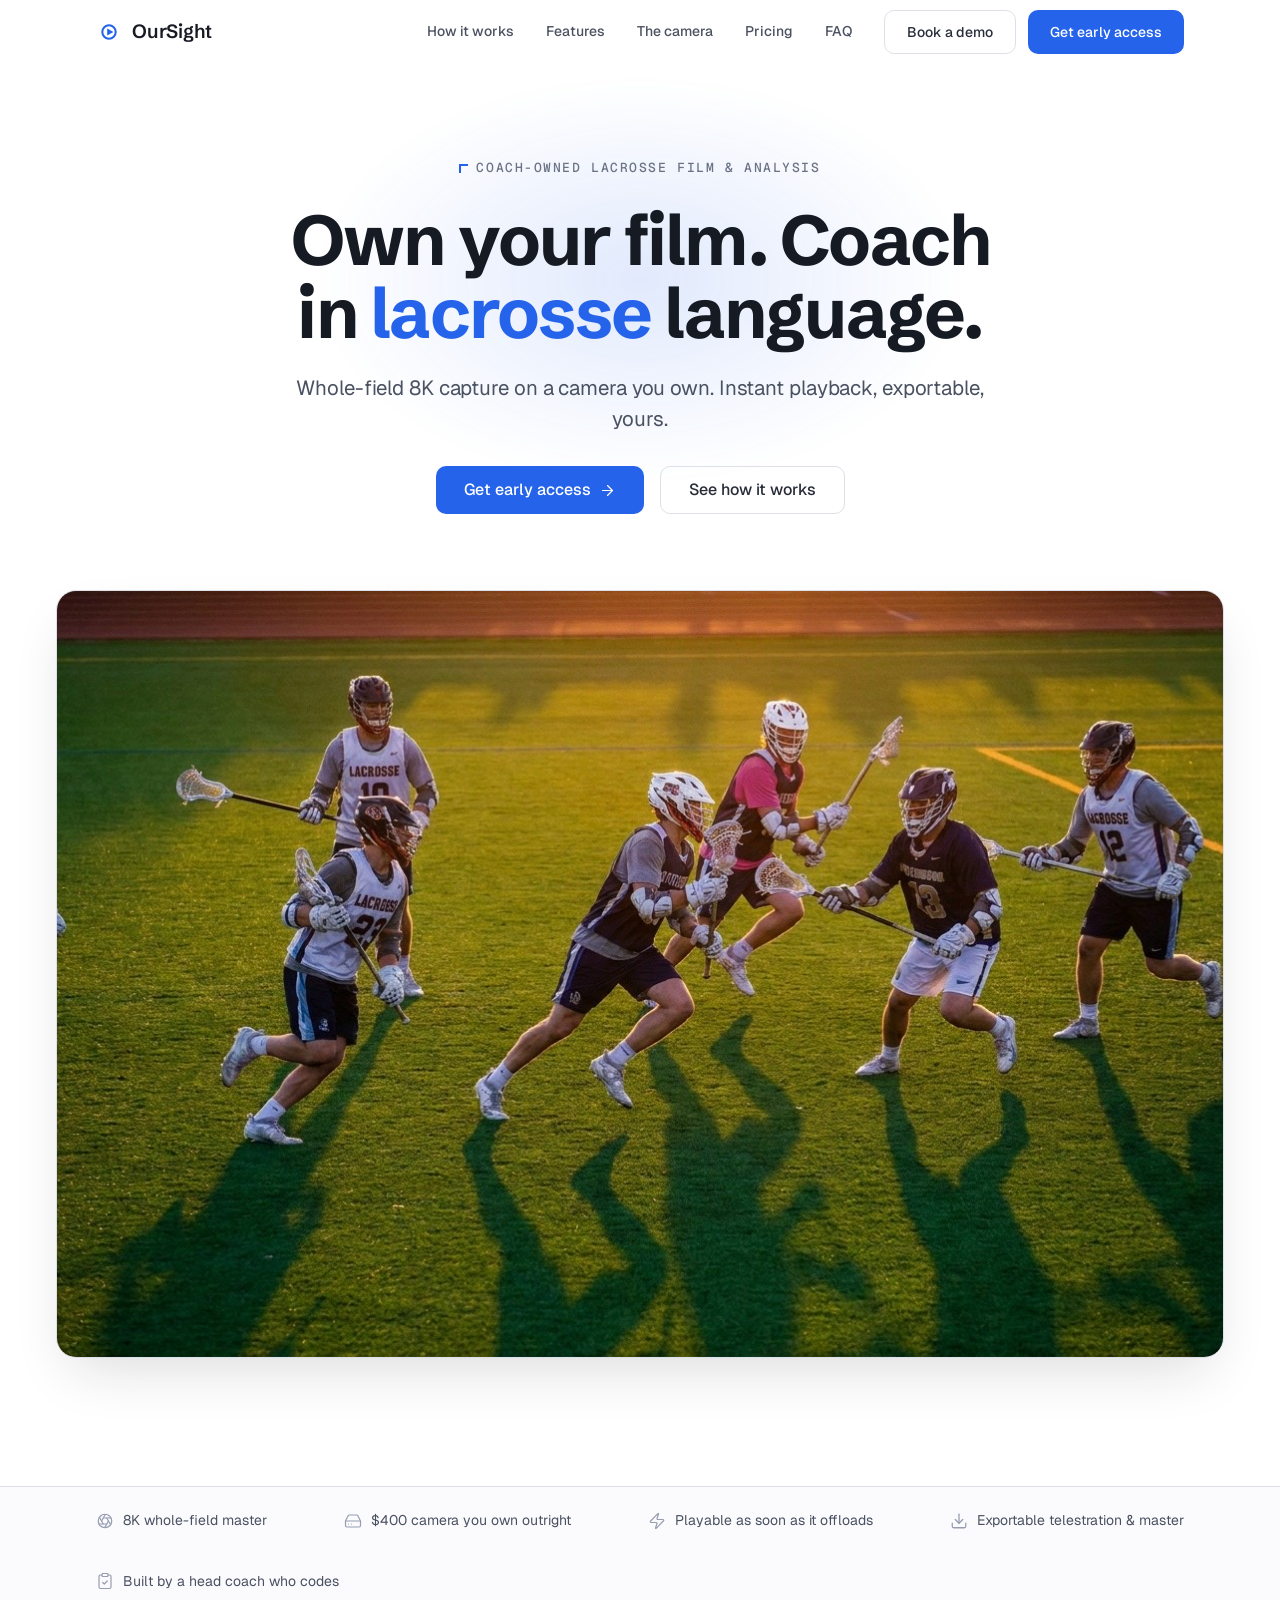
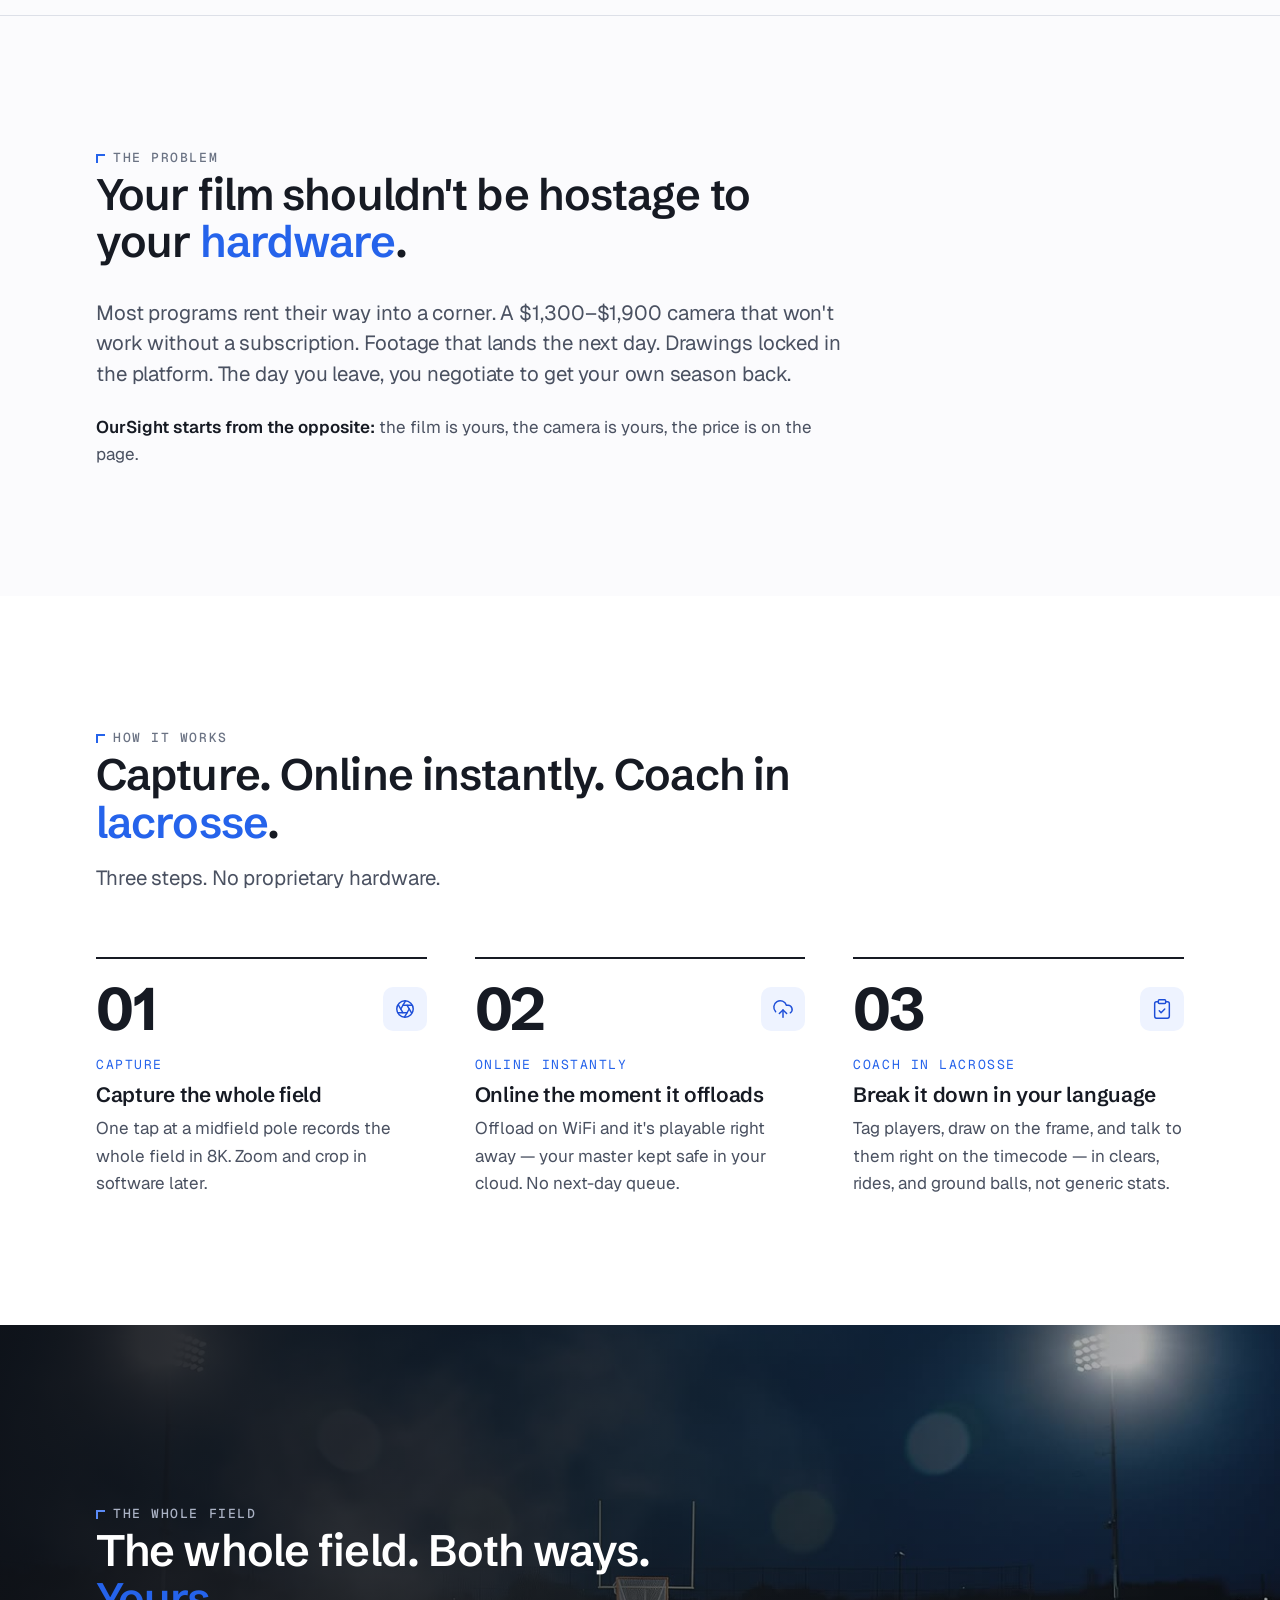
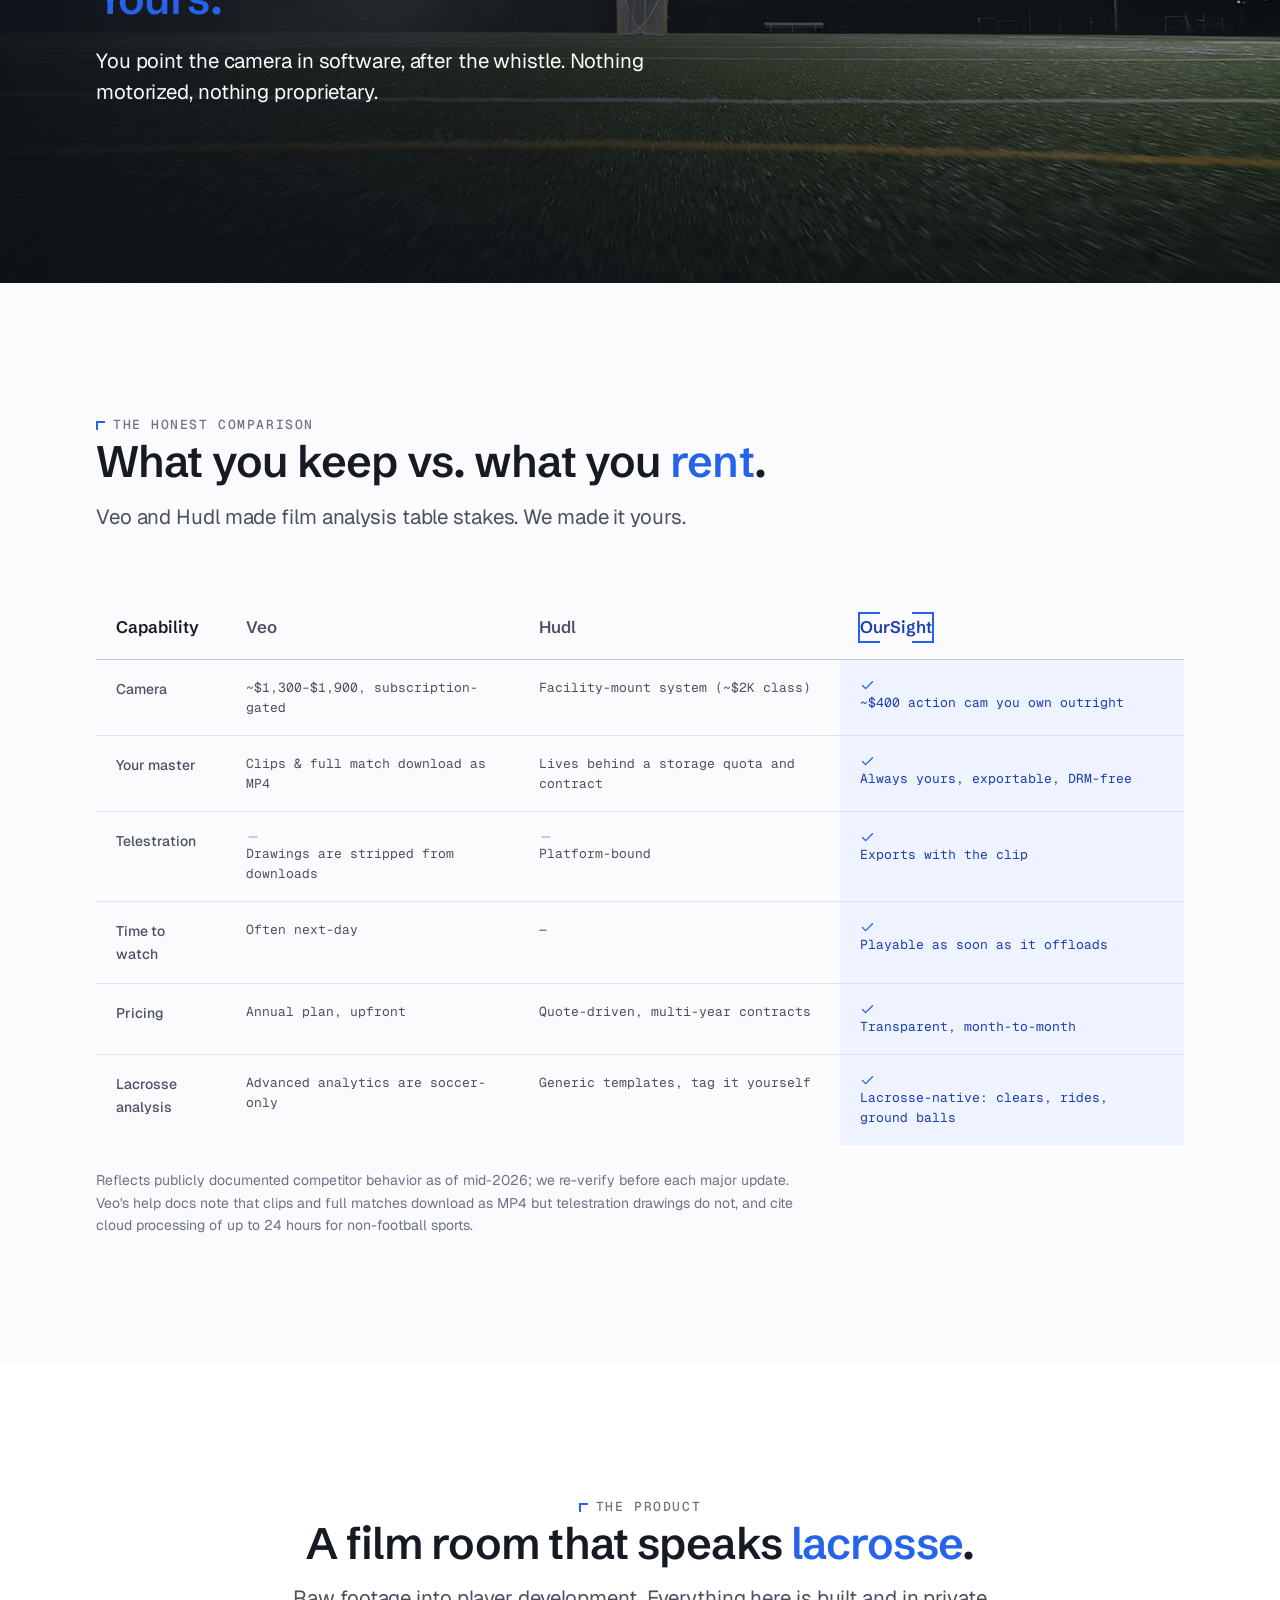
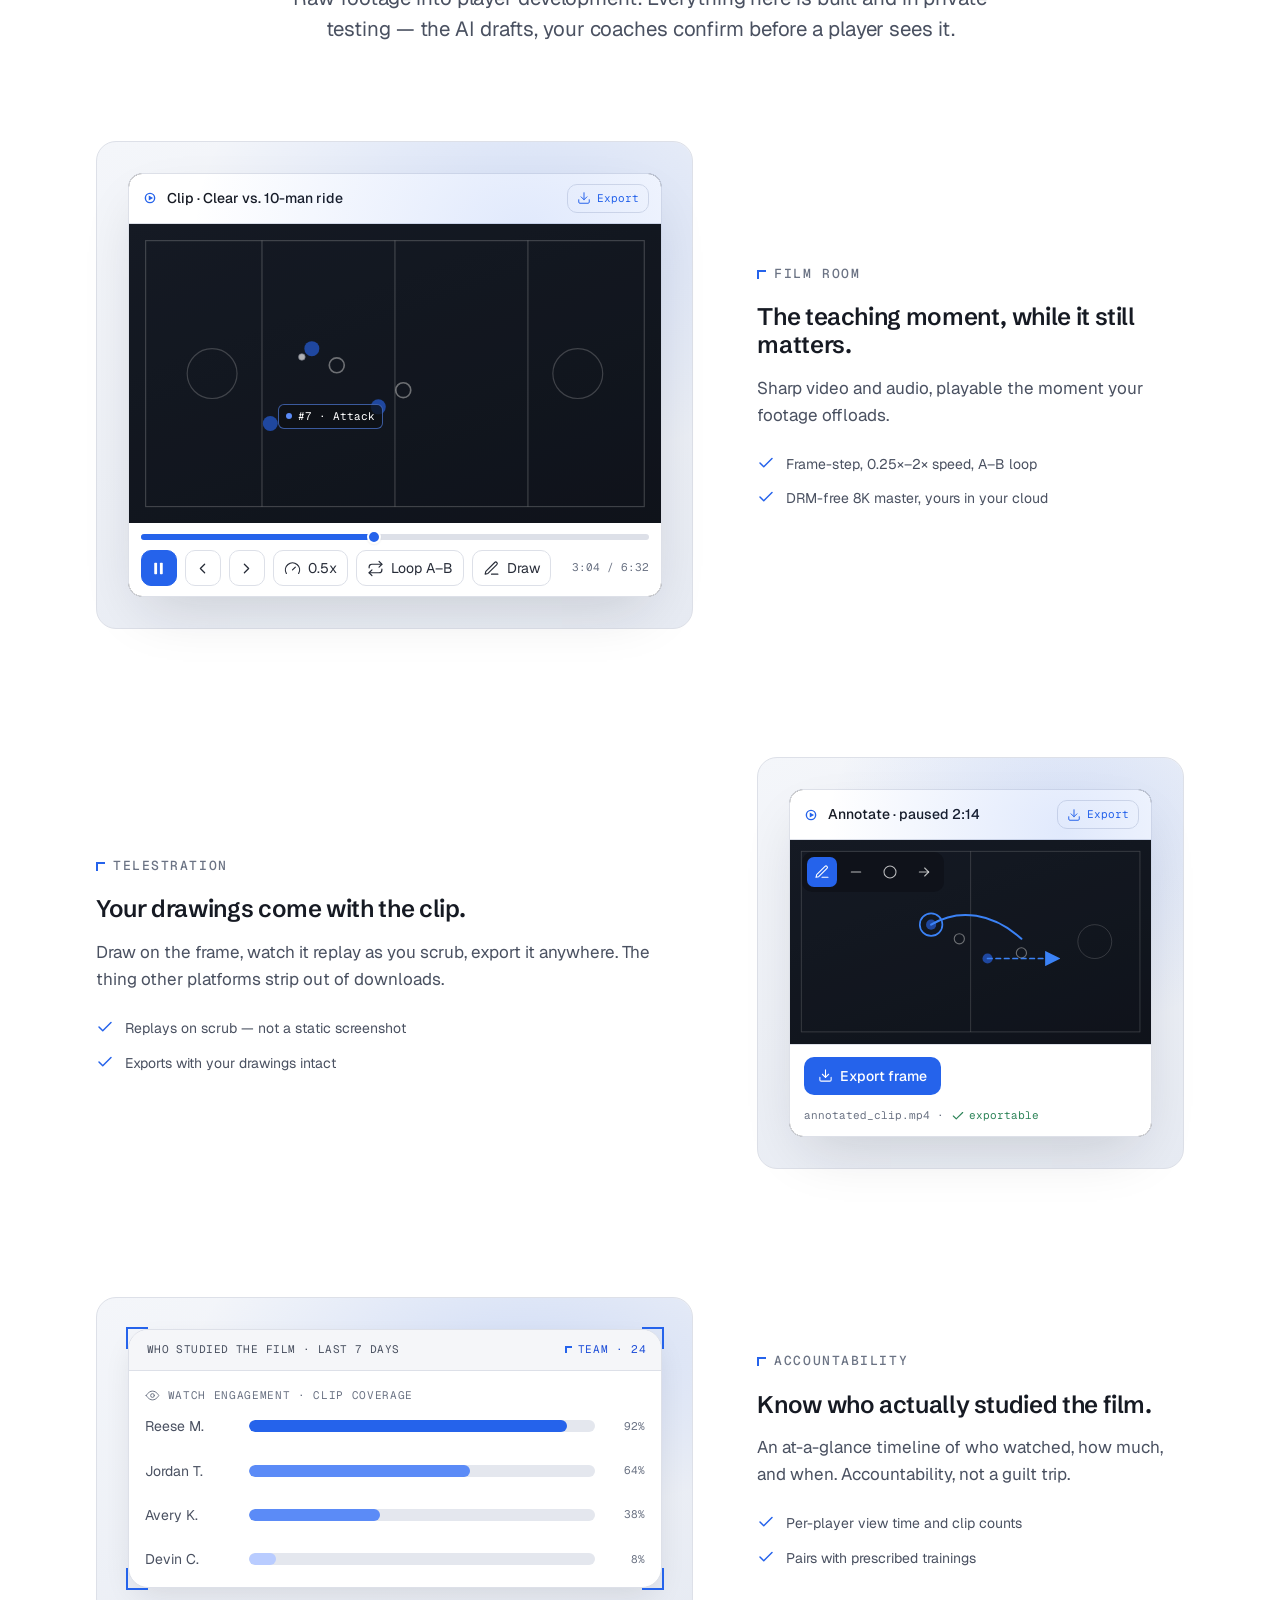
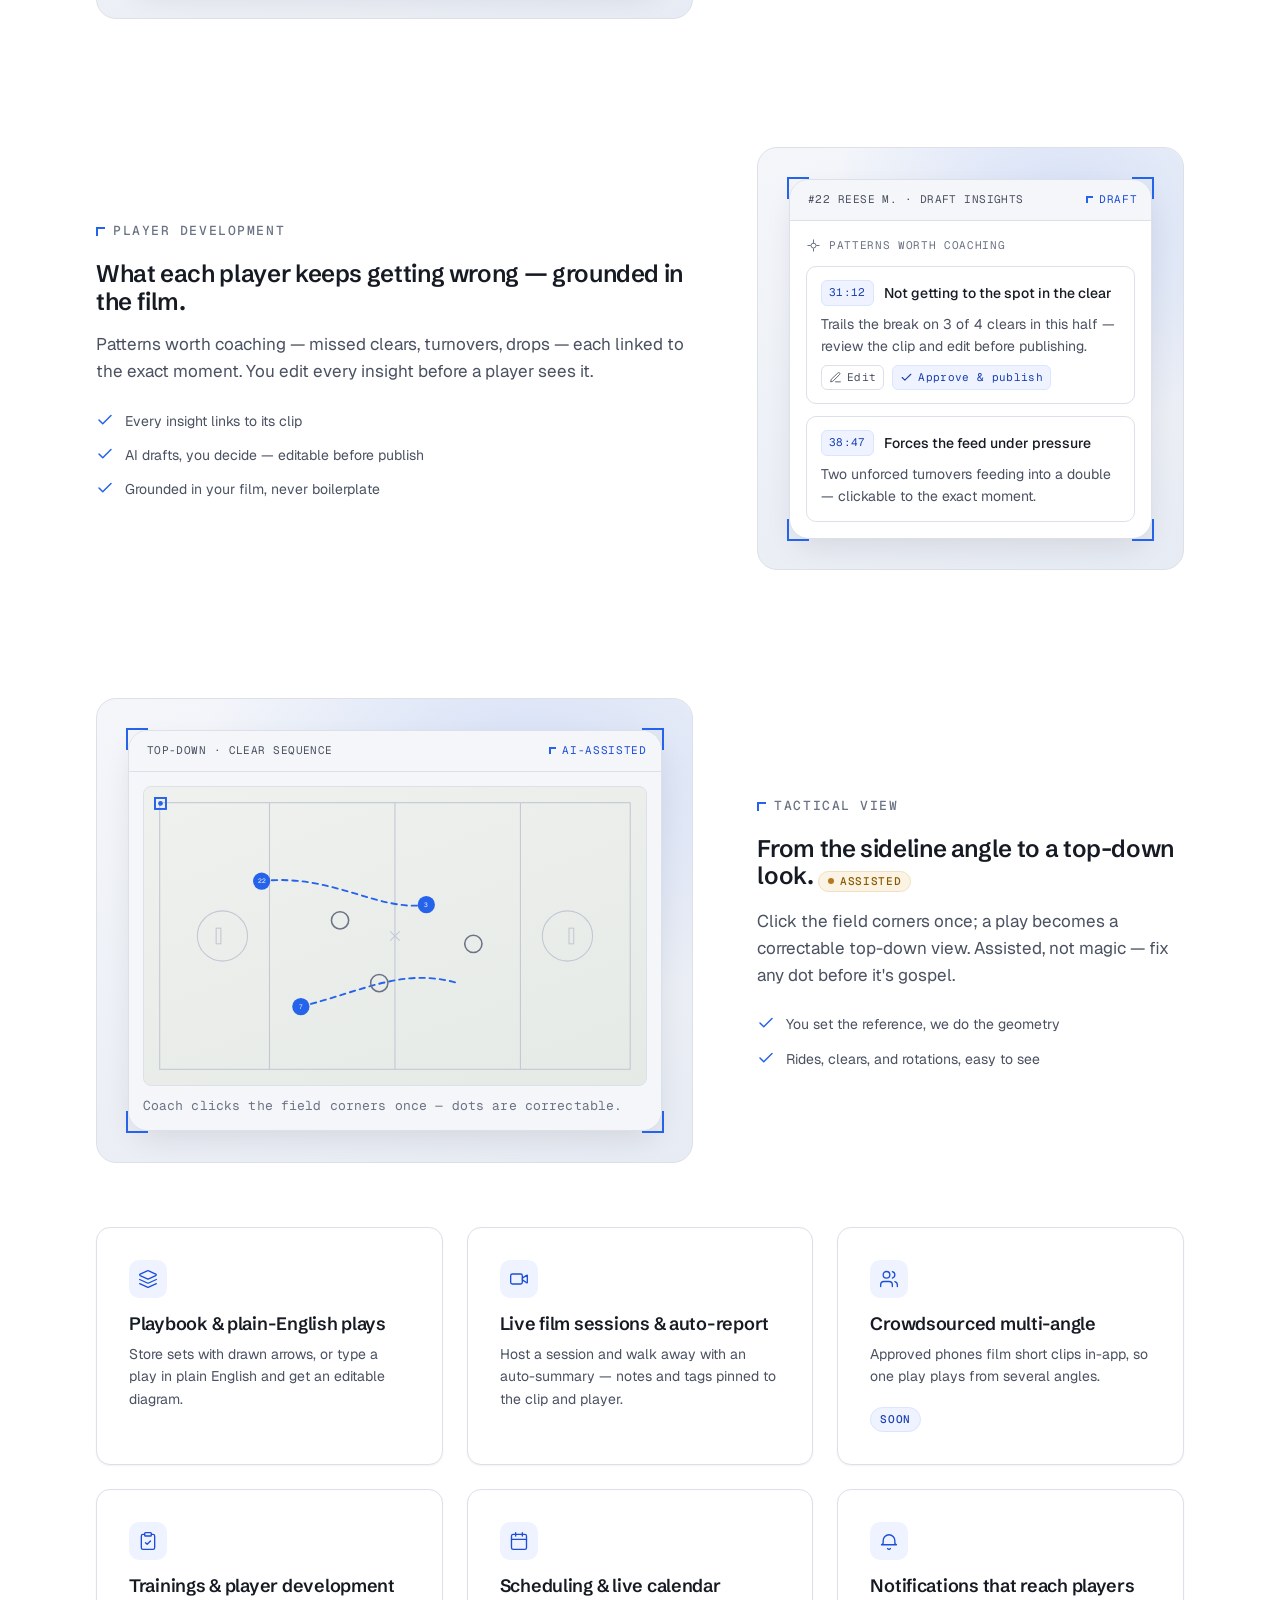
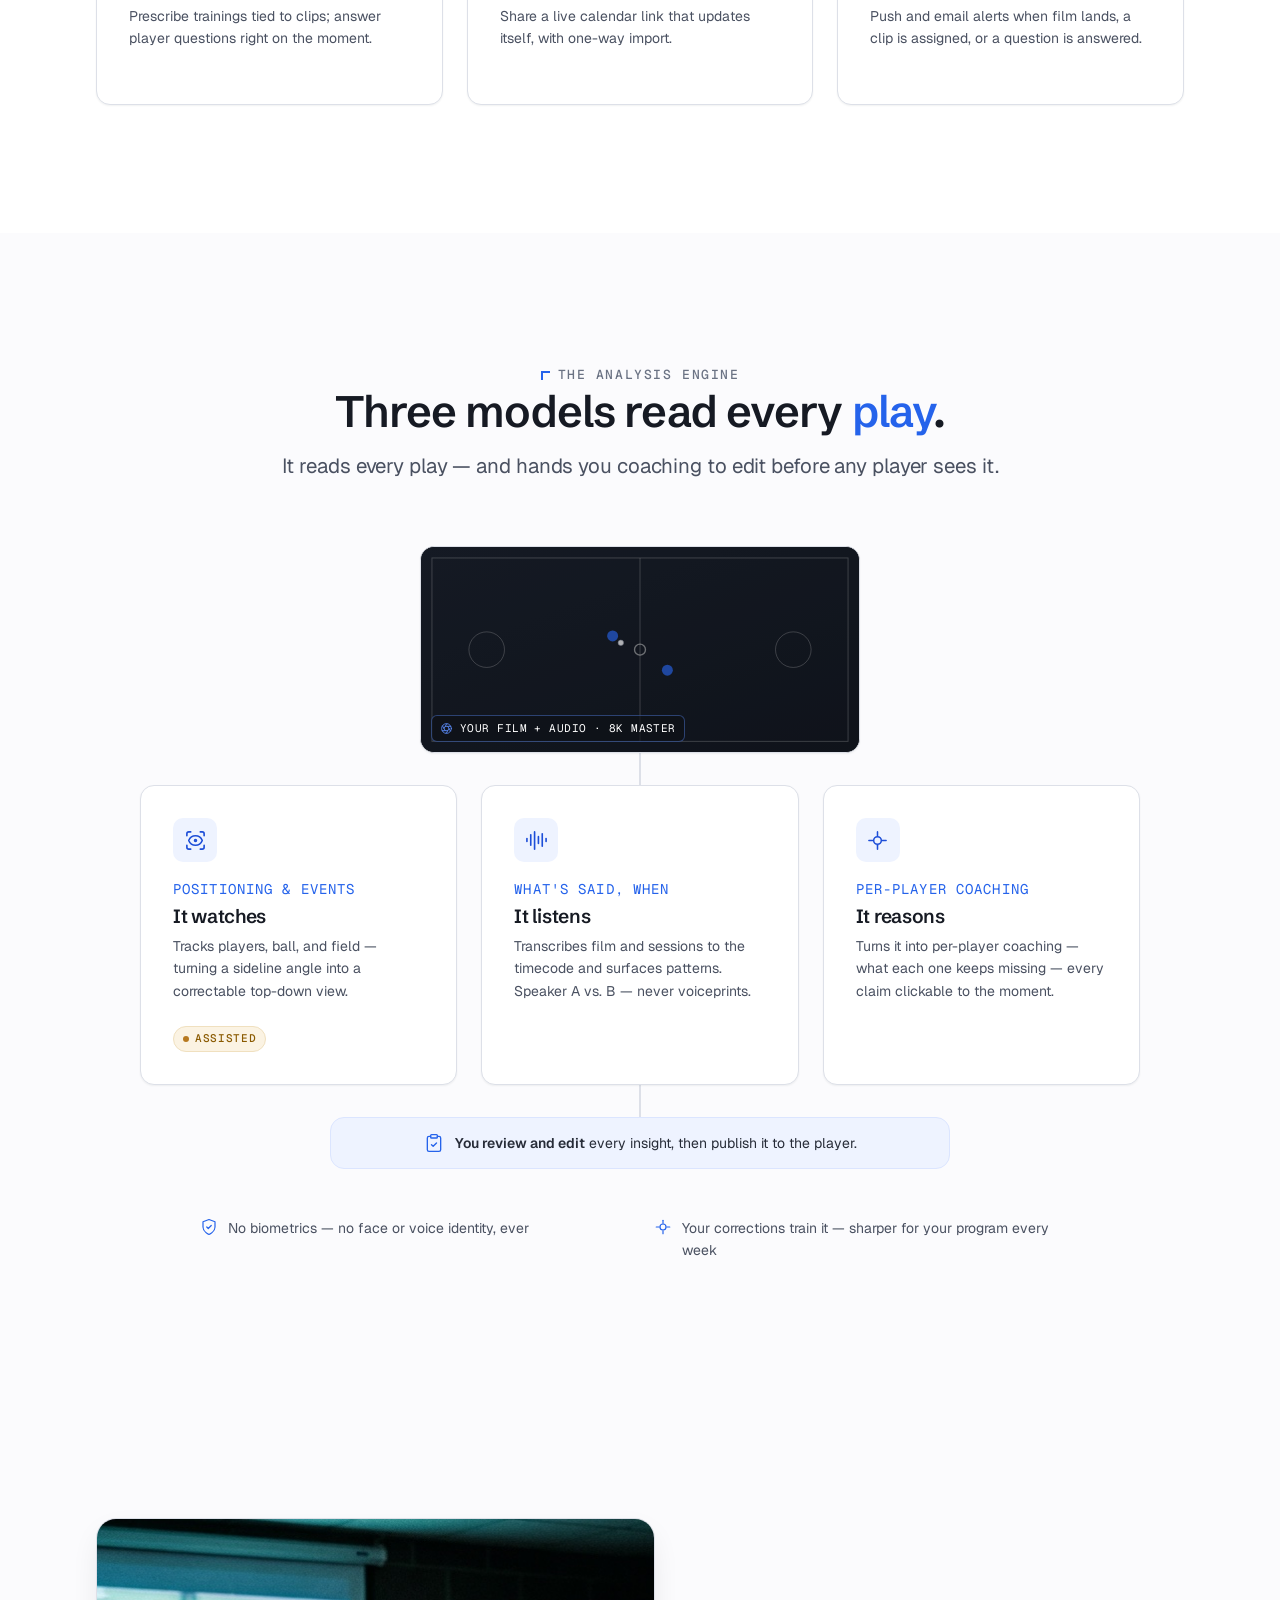
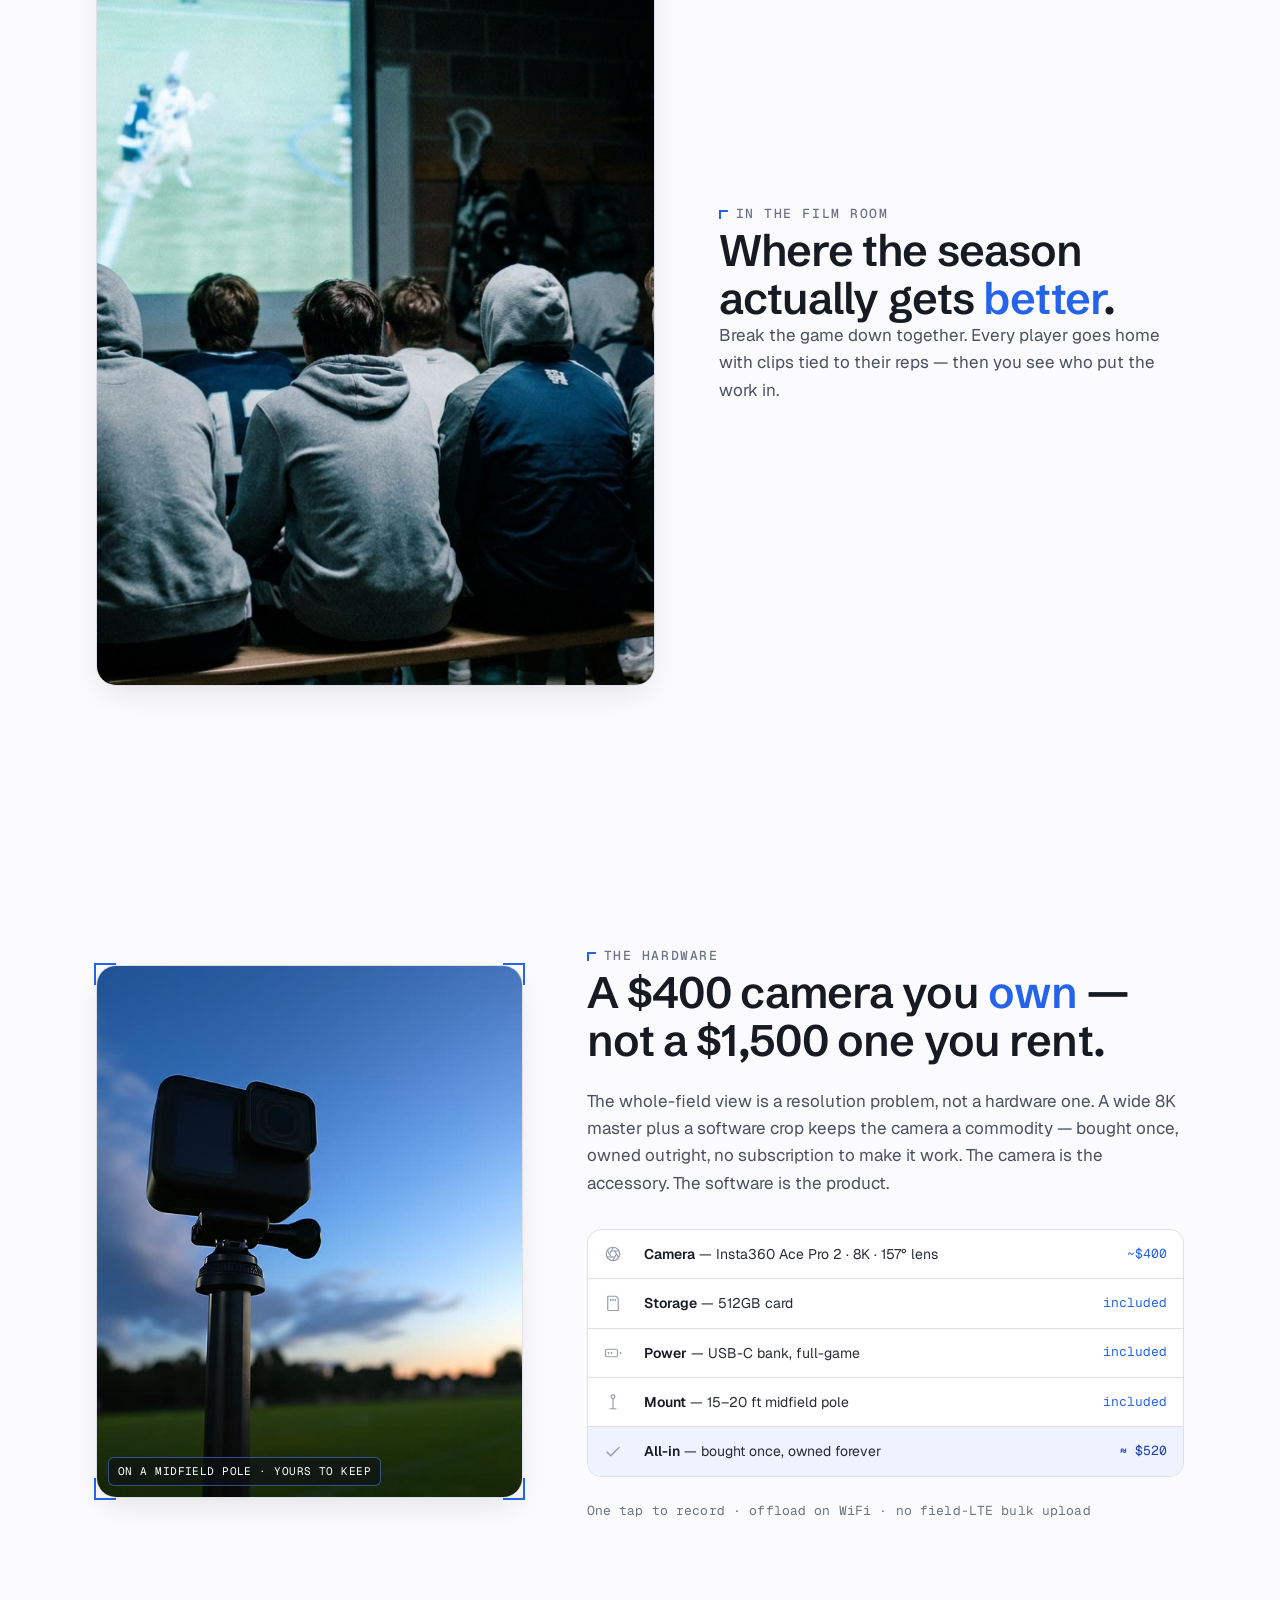
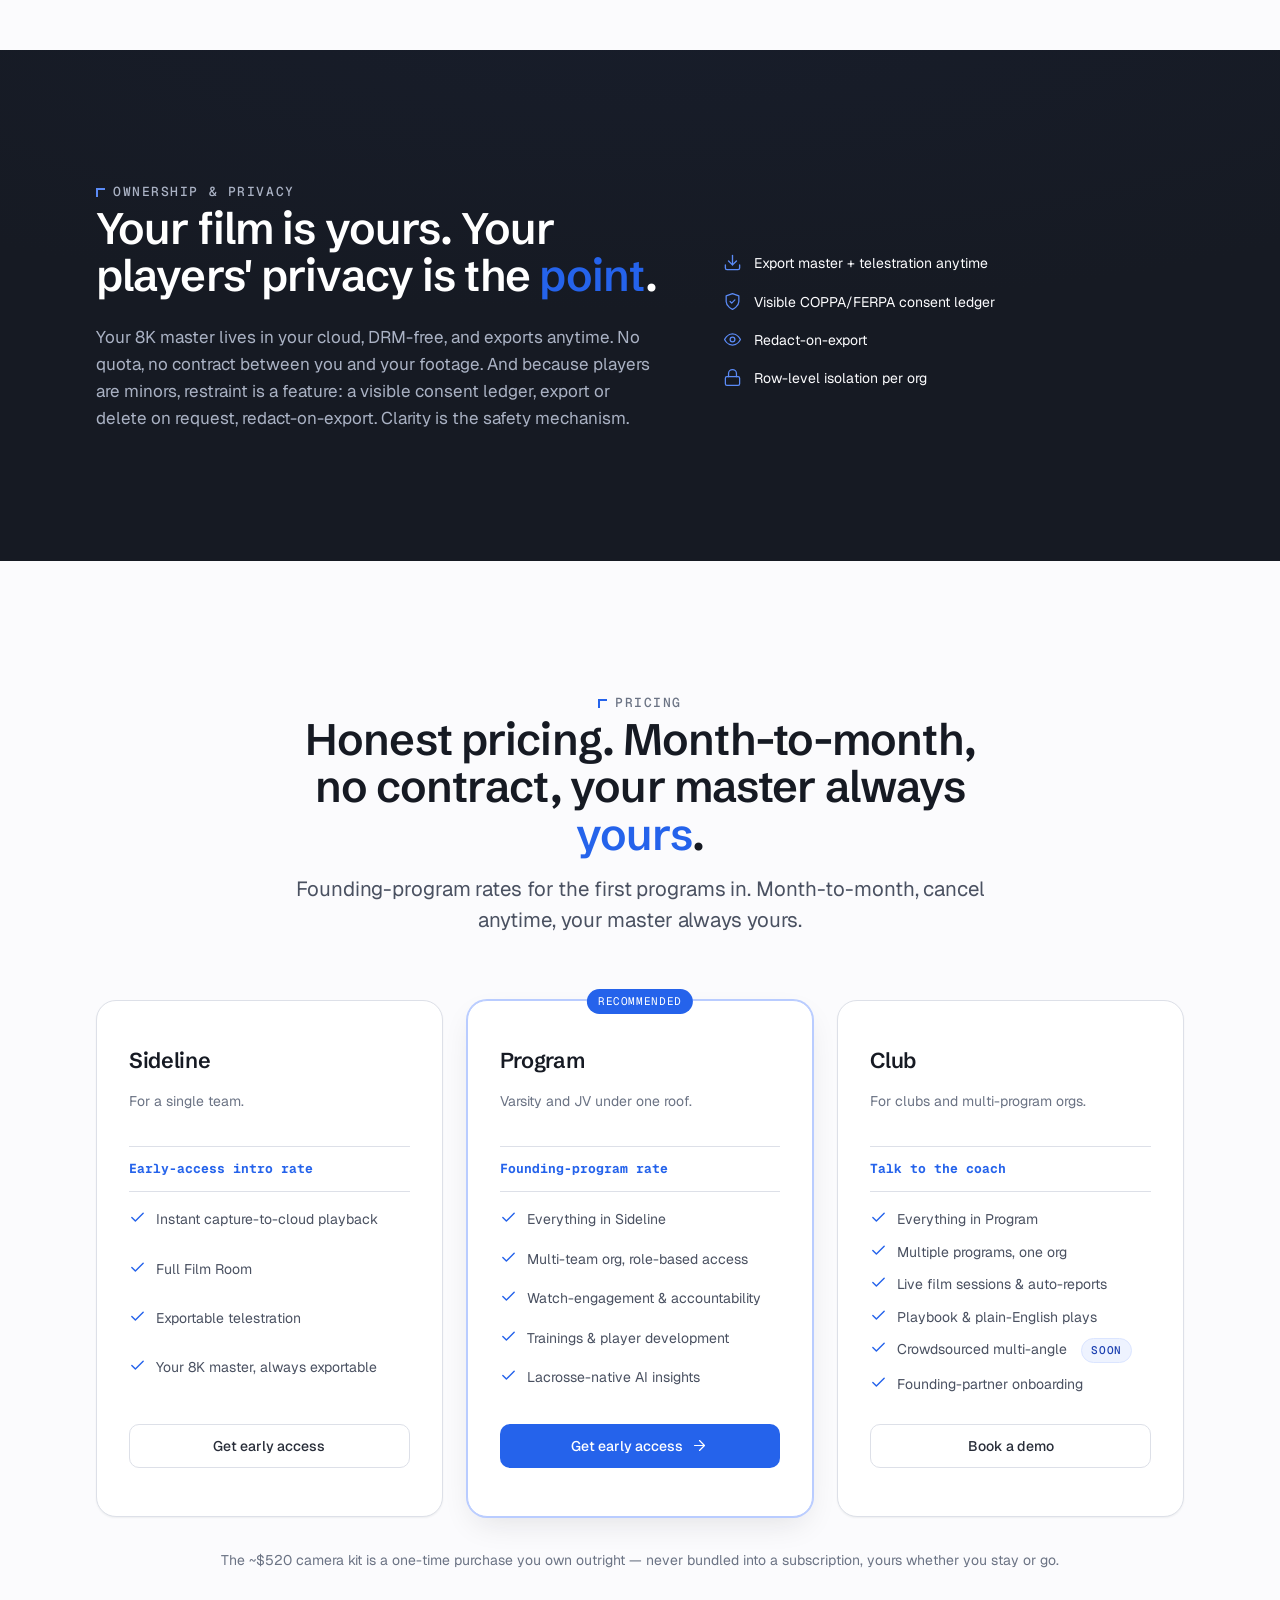
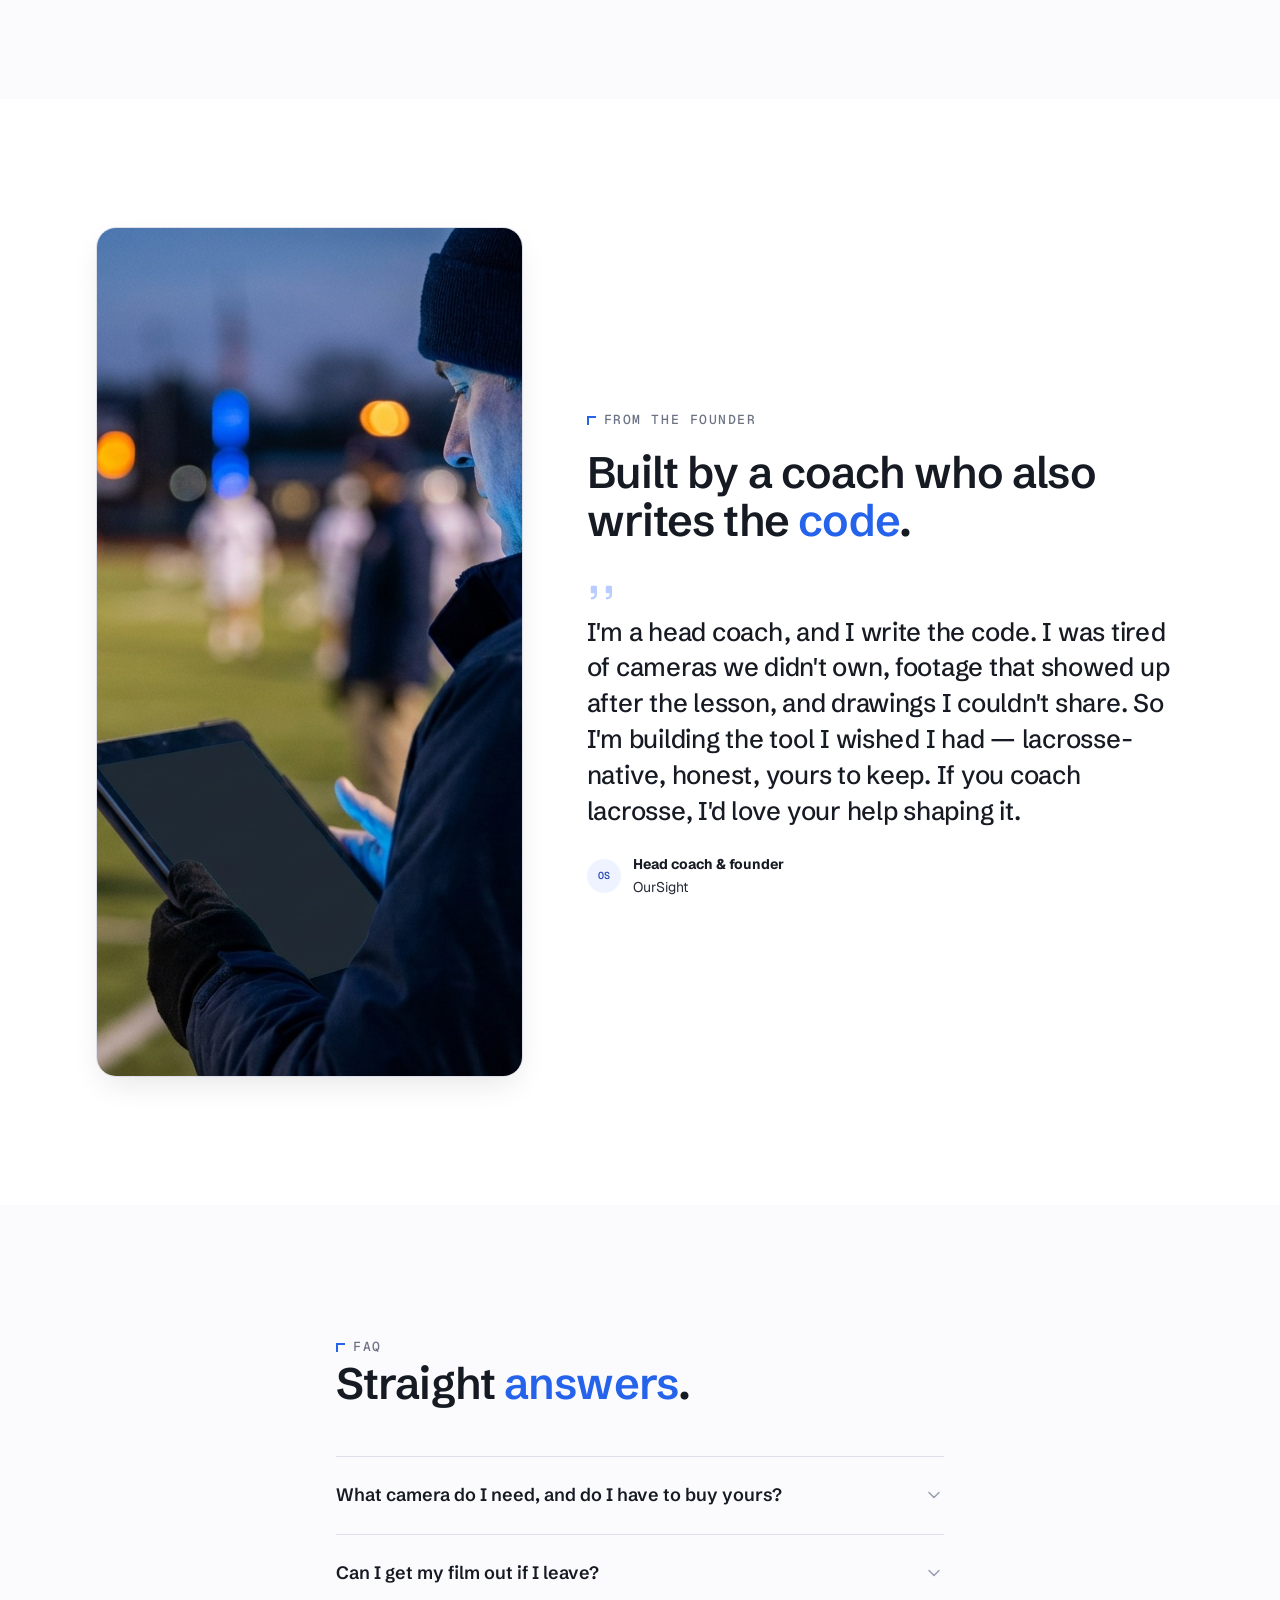
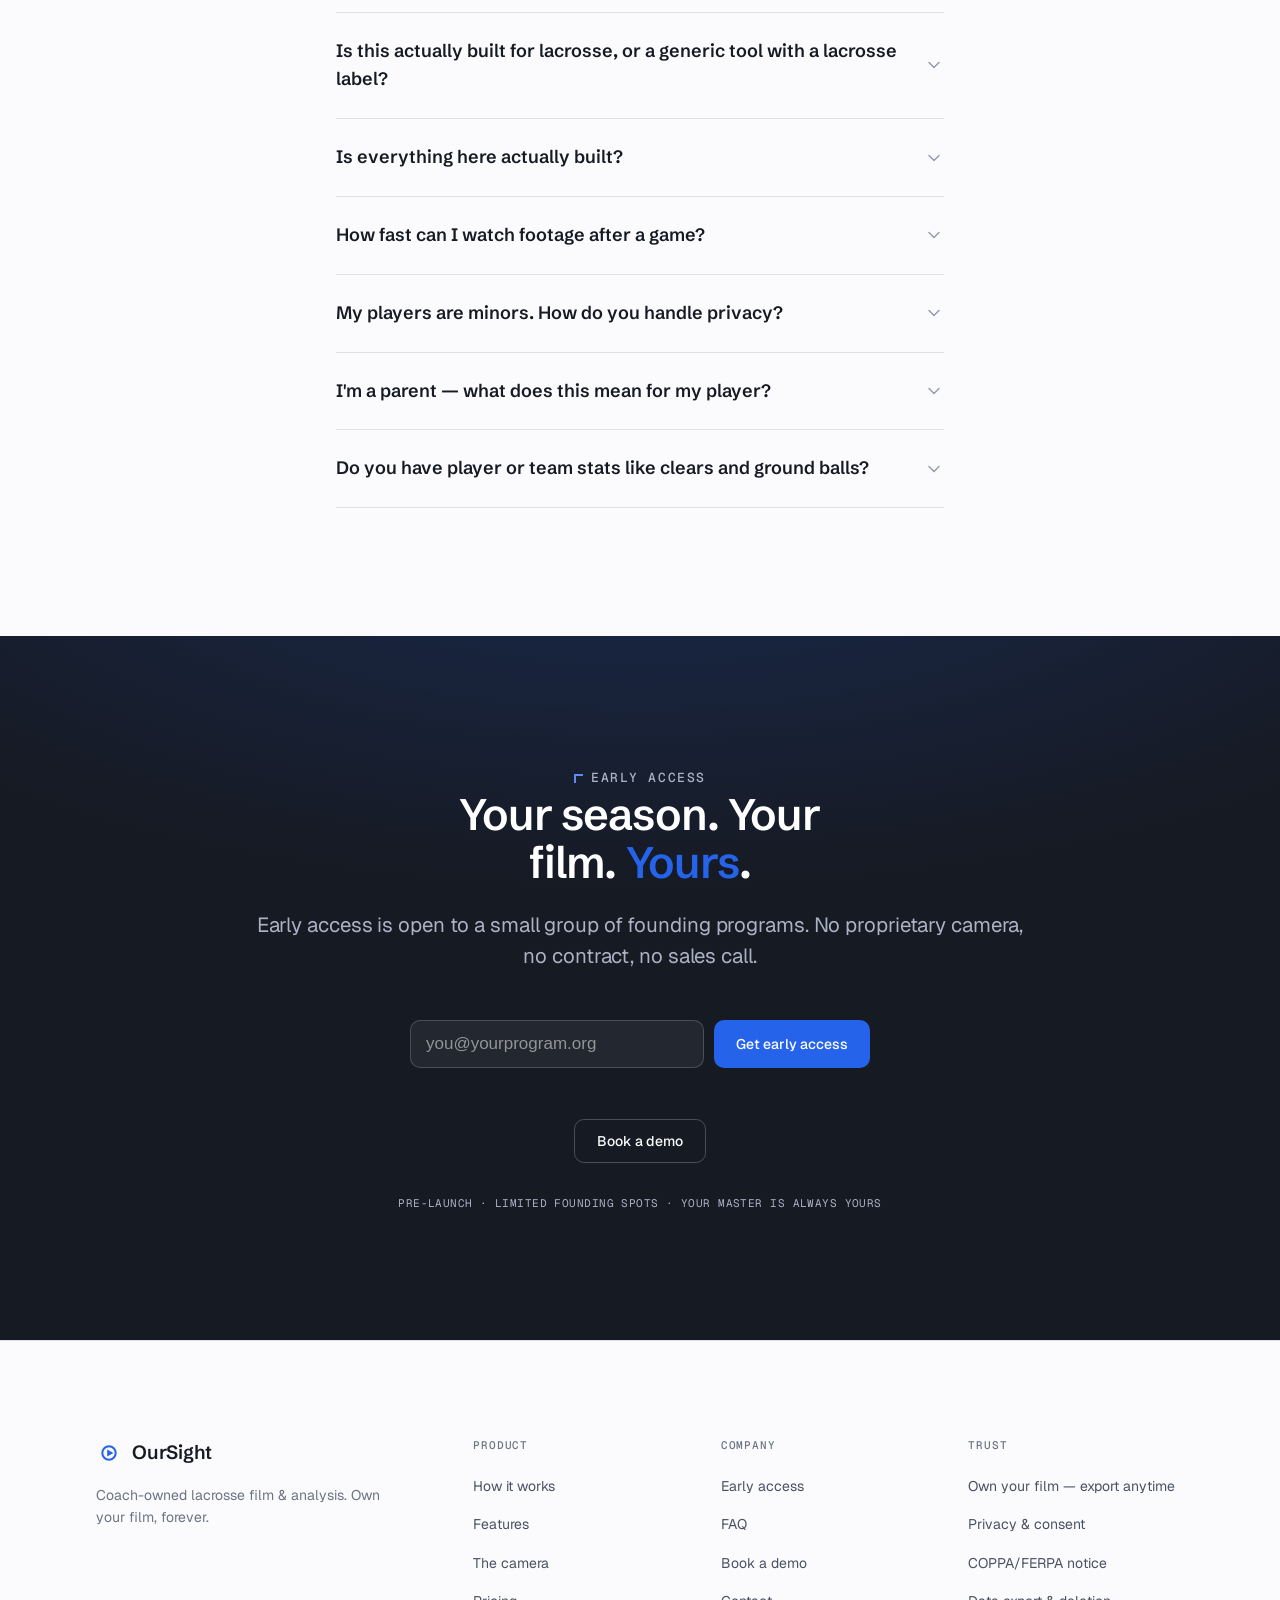
==== commit 2ef02d29: "content: honest 8K framing in hero (capture/playback, not live 8K) In-app playback runs through Clou" ====
--- a/site/index.html
+++ b/site/index.html
@@ -144,7 +144,7 @@
   <div class="container hero__top" data-reveal>
     <p class="eyebrow hero__eyebrow">Coach-owned lacrosse film &amp; analysis</p>
     <h1>Own your film. Coach in <span class="ink">lacrosse</span> language.</h1>
-    <p class="lead hero__sub">Whole-field 8K on a camera you own. Instant, exportable, yours.</p>
+    <p class="lead hero__sub">Whole-field 8K capture on a camera you own. Instant playback, exportable, yours.</p>
     <div class="hero__cta">
       <a class="btn btn-primary btn-lg" href="#waitlist">Get early access <svg class="i-arrow" aria-hidden="true"><use href="#i-arrow"/></svg></a>
       <a class="btn btn-ghost btn-lg" href="#how">See how it works</a>
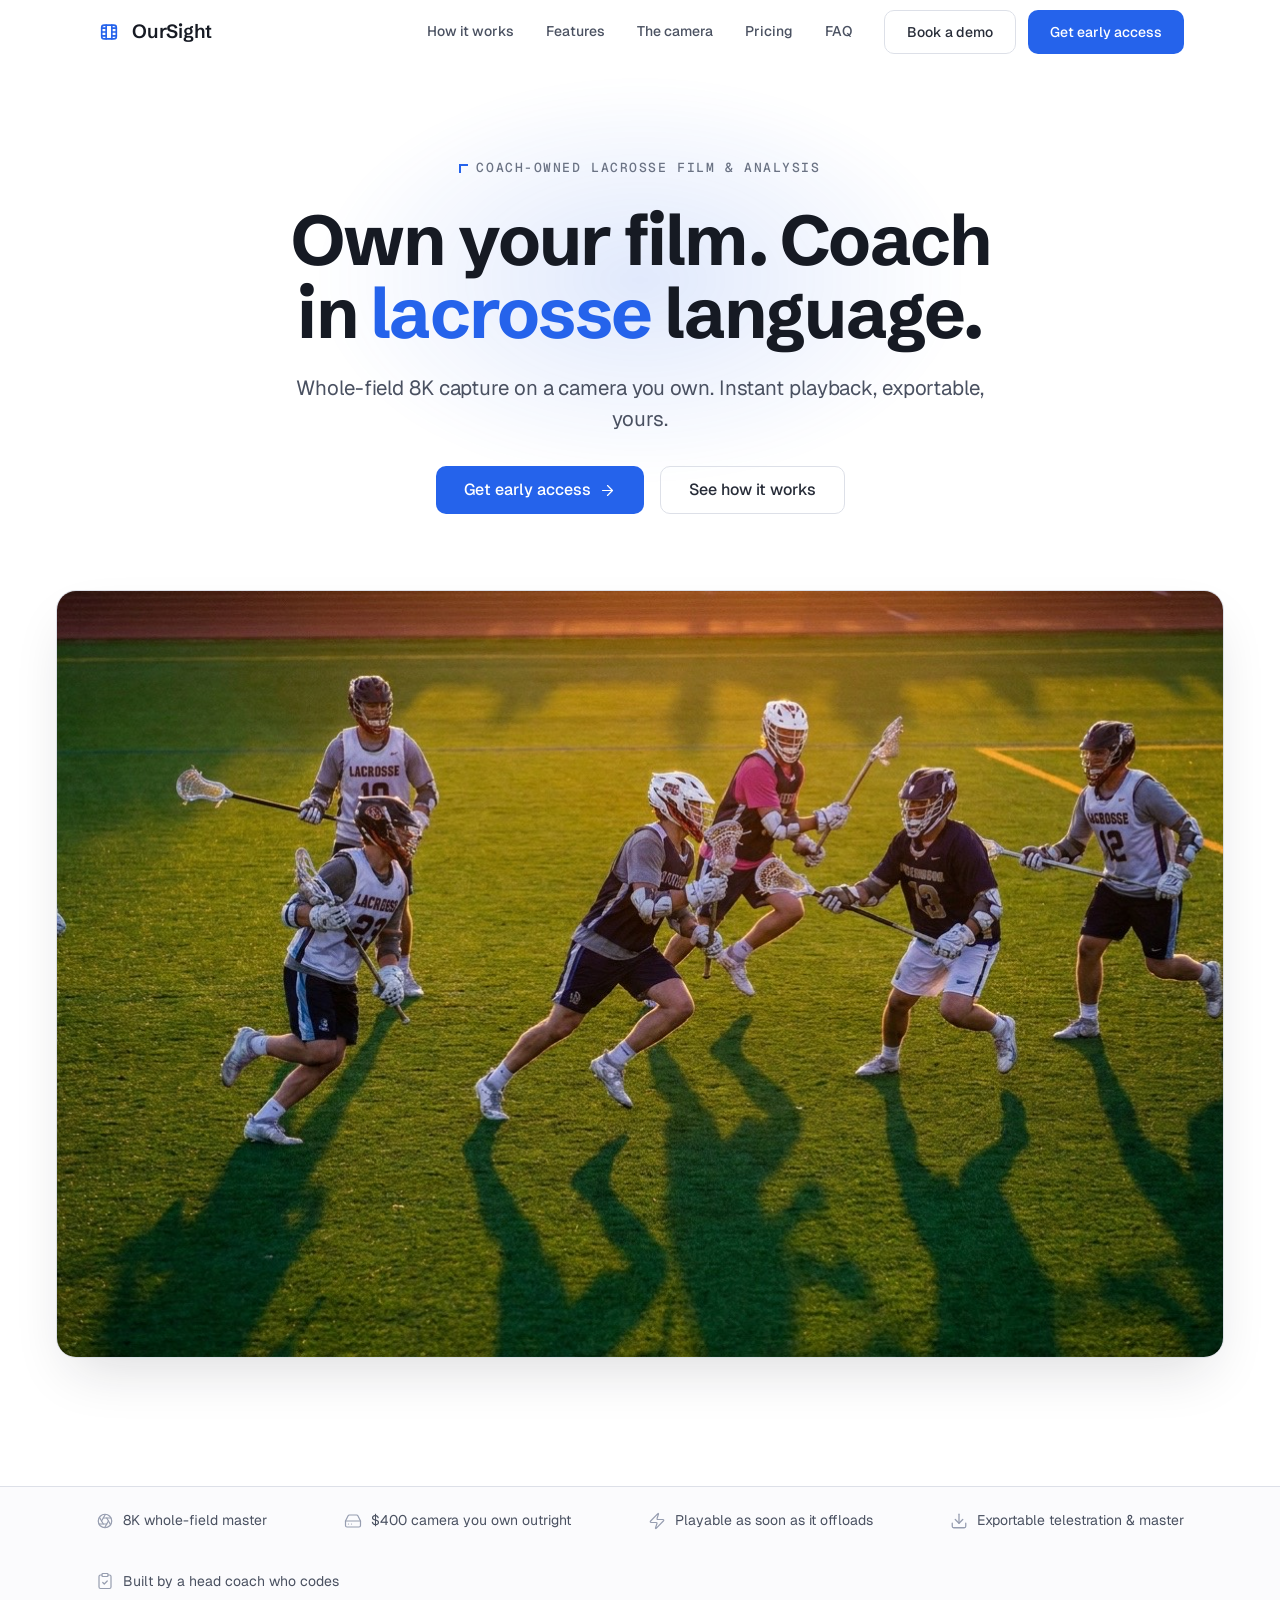
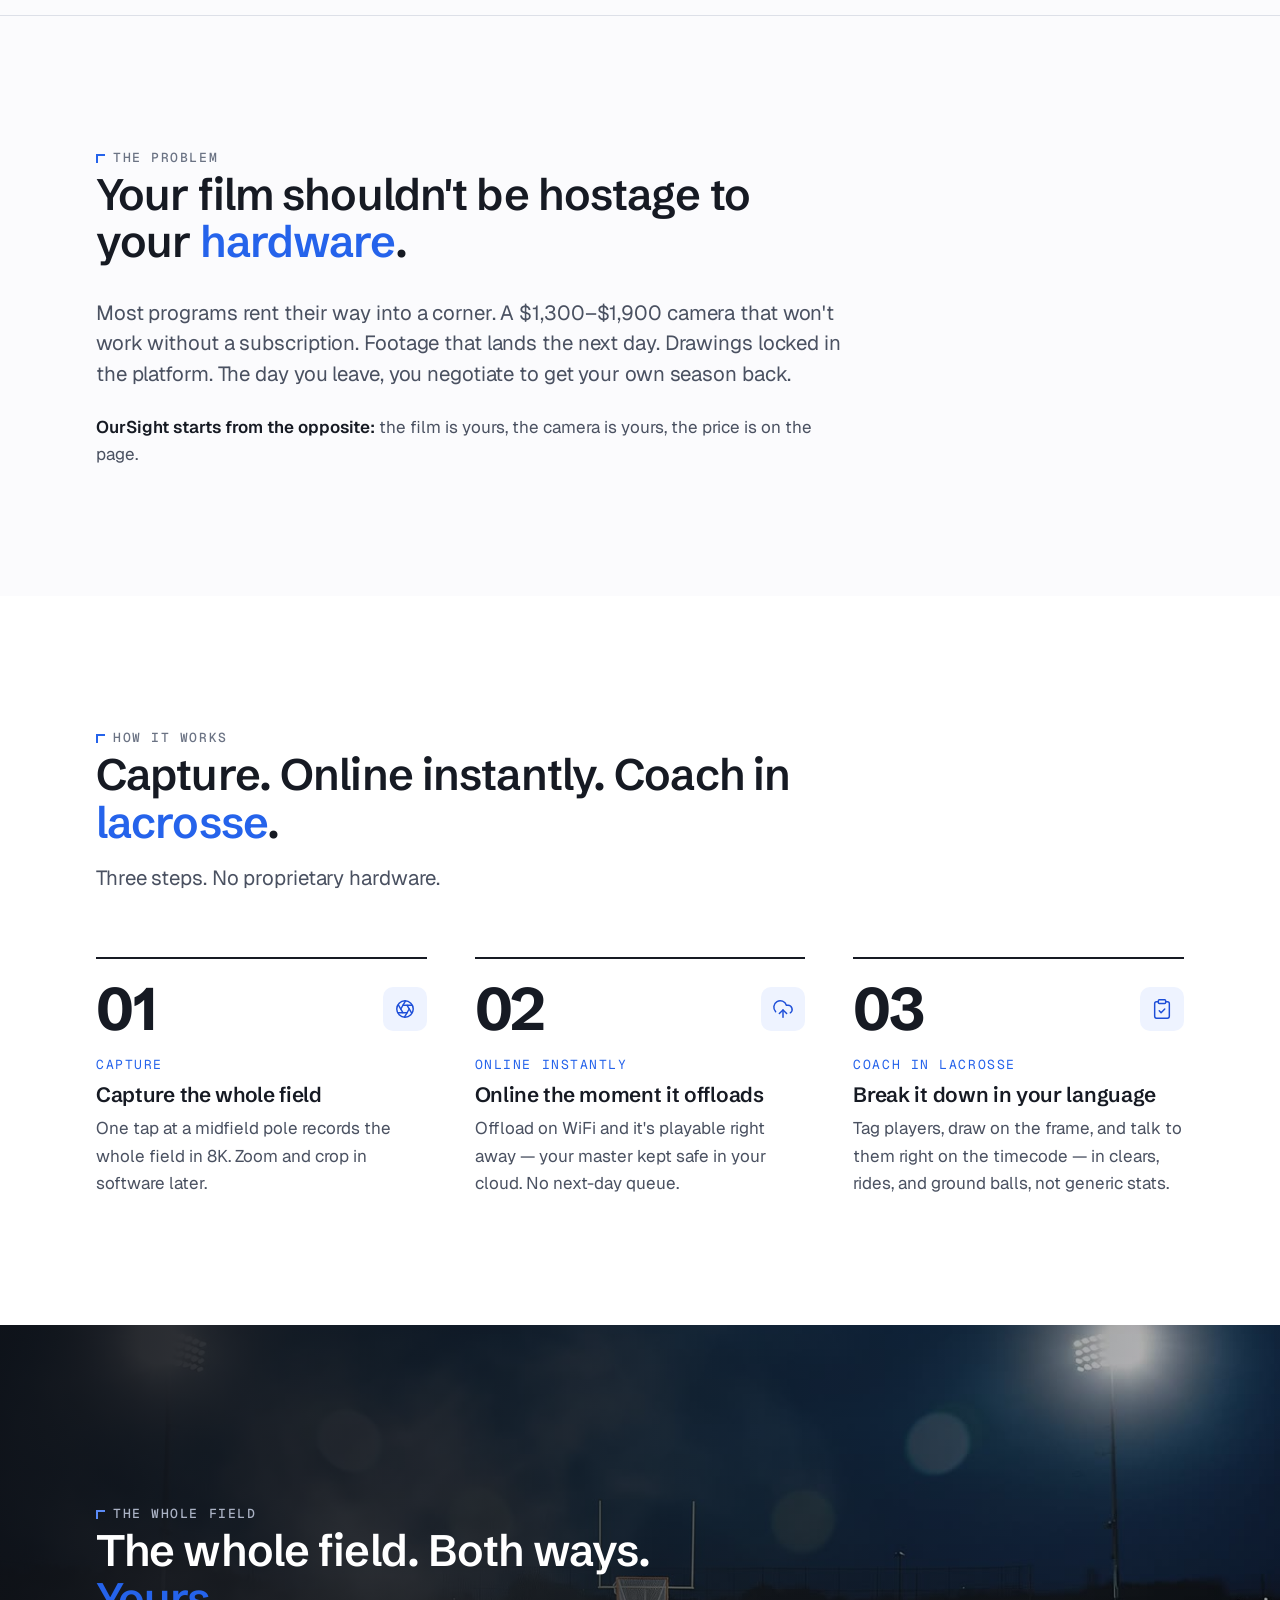
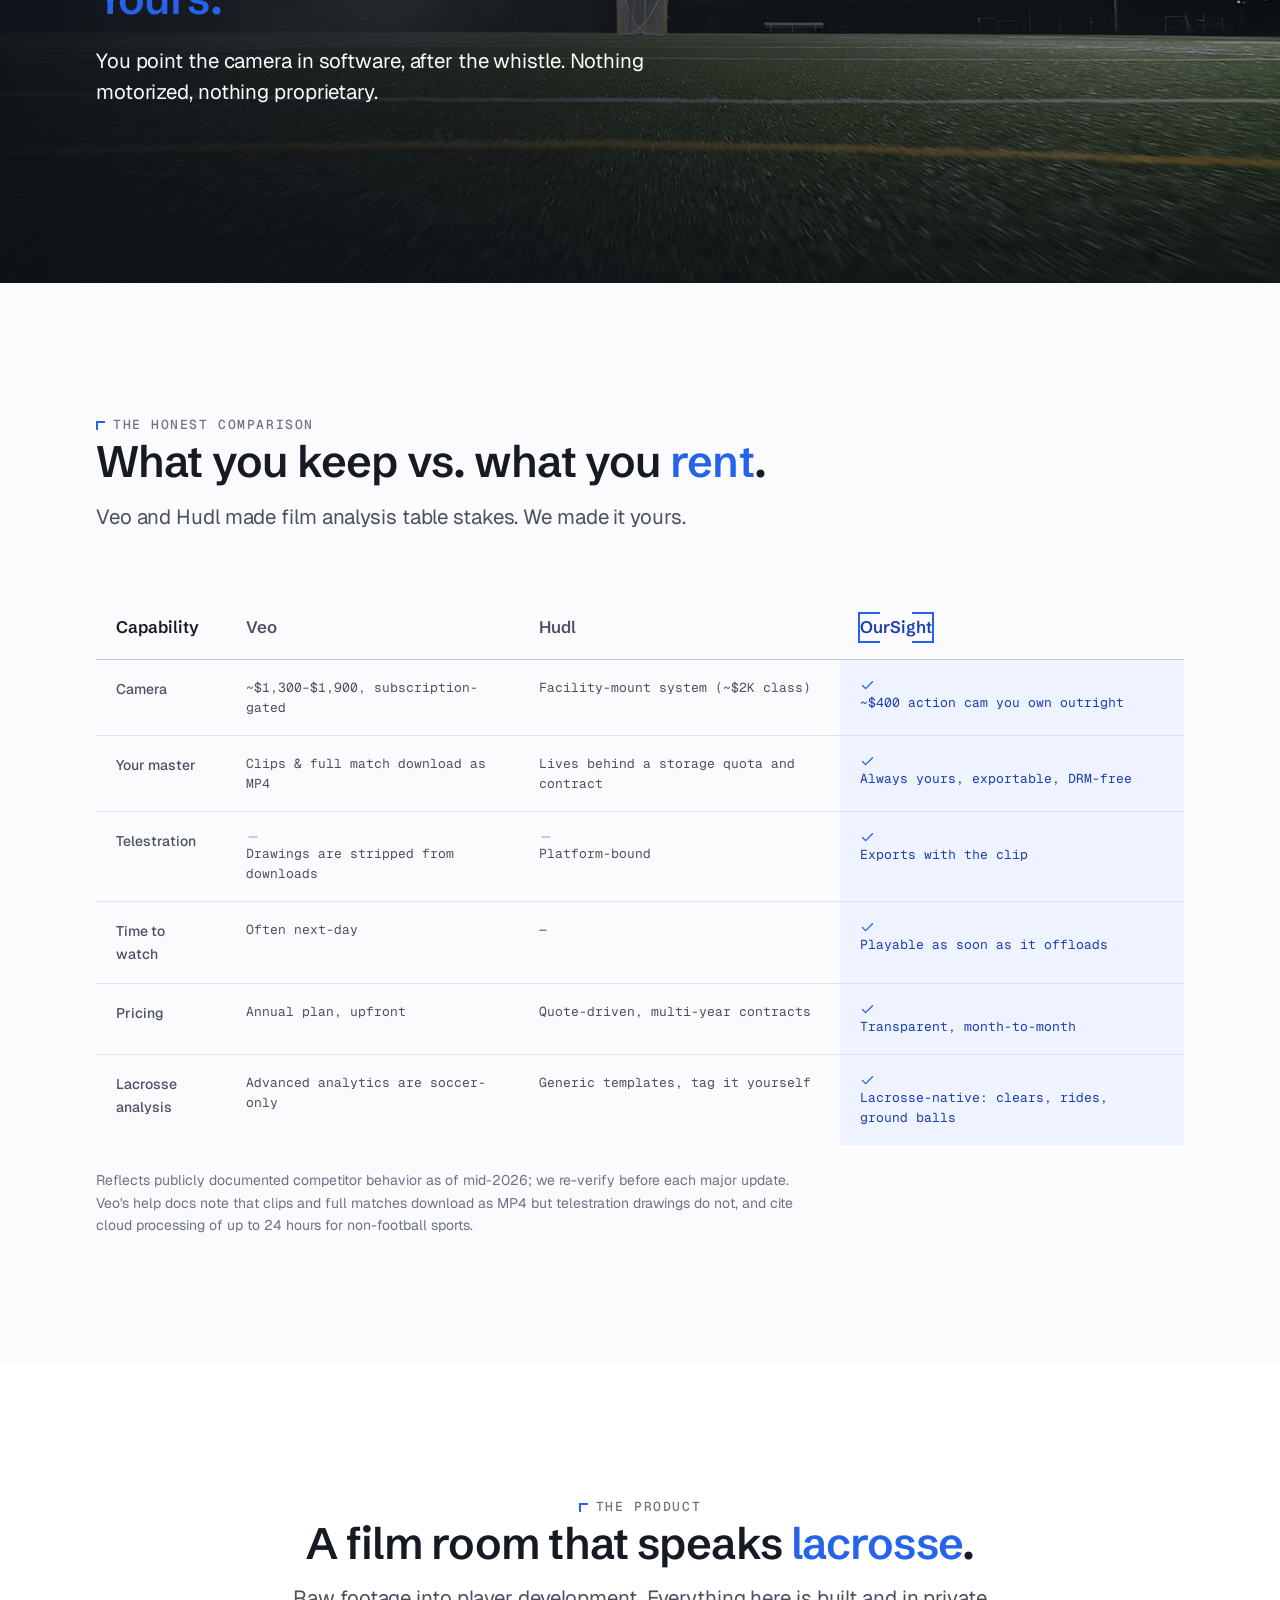
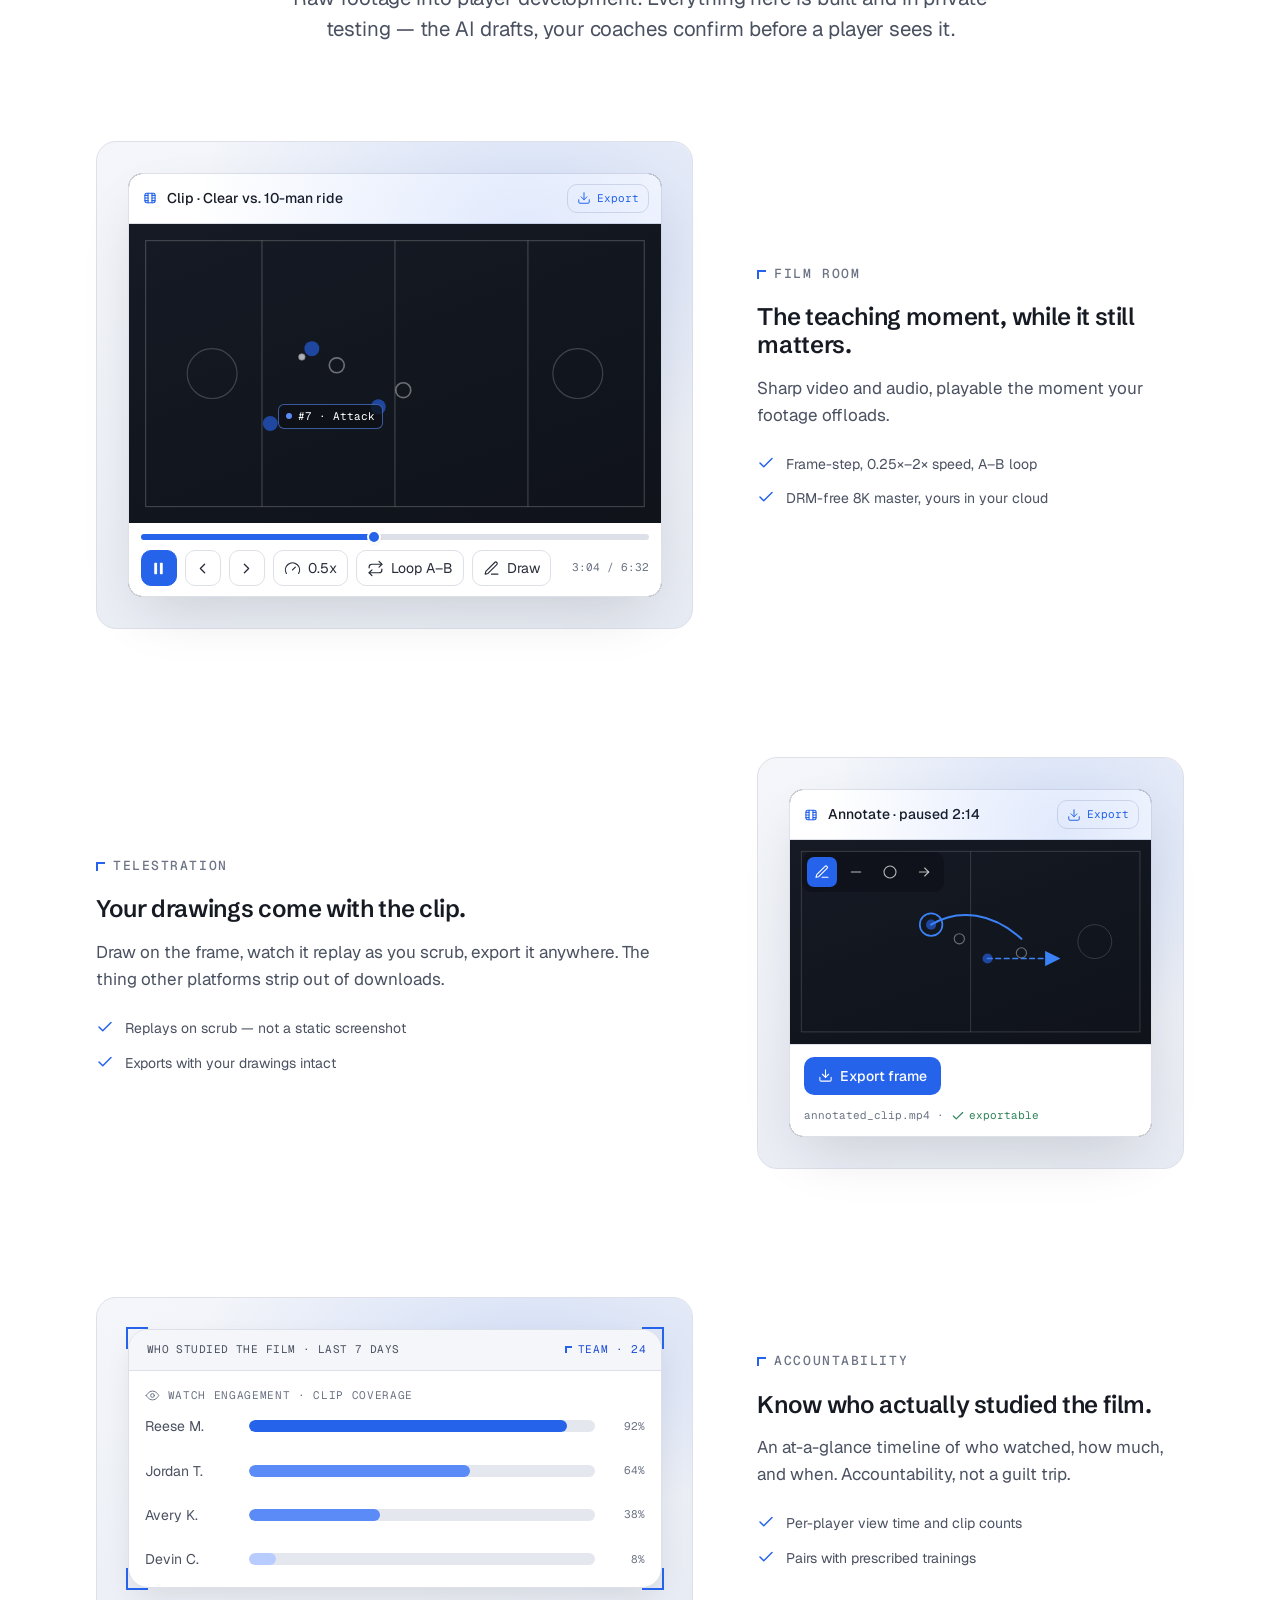
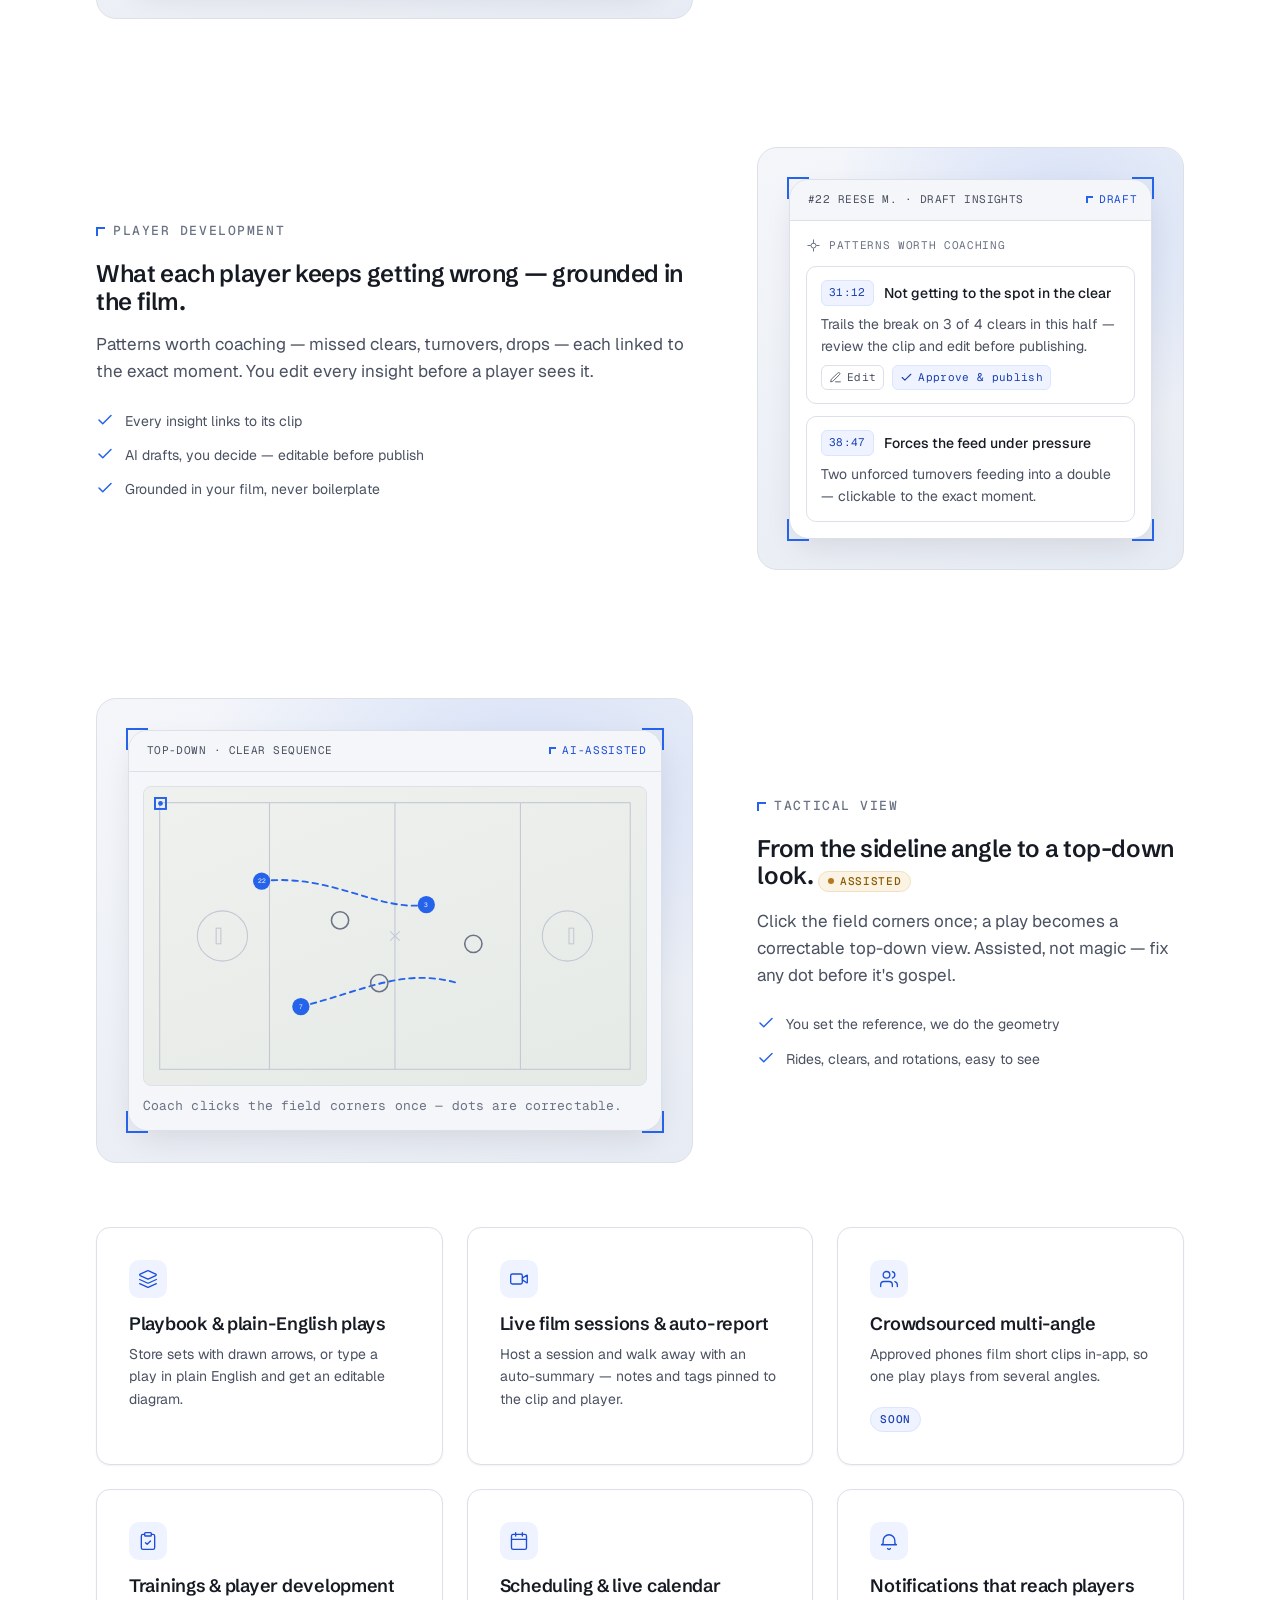
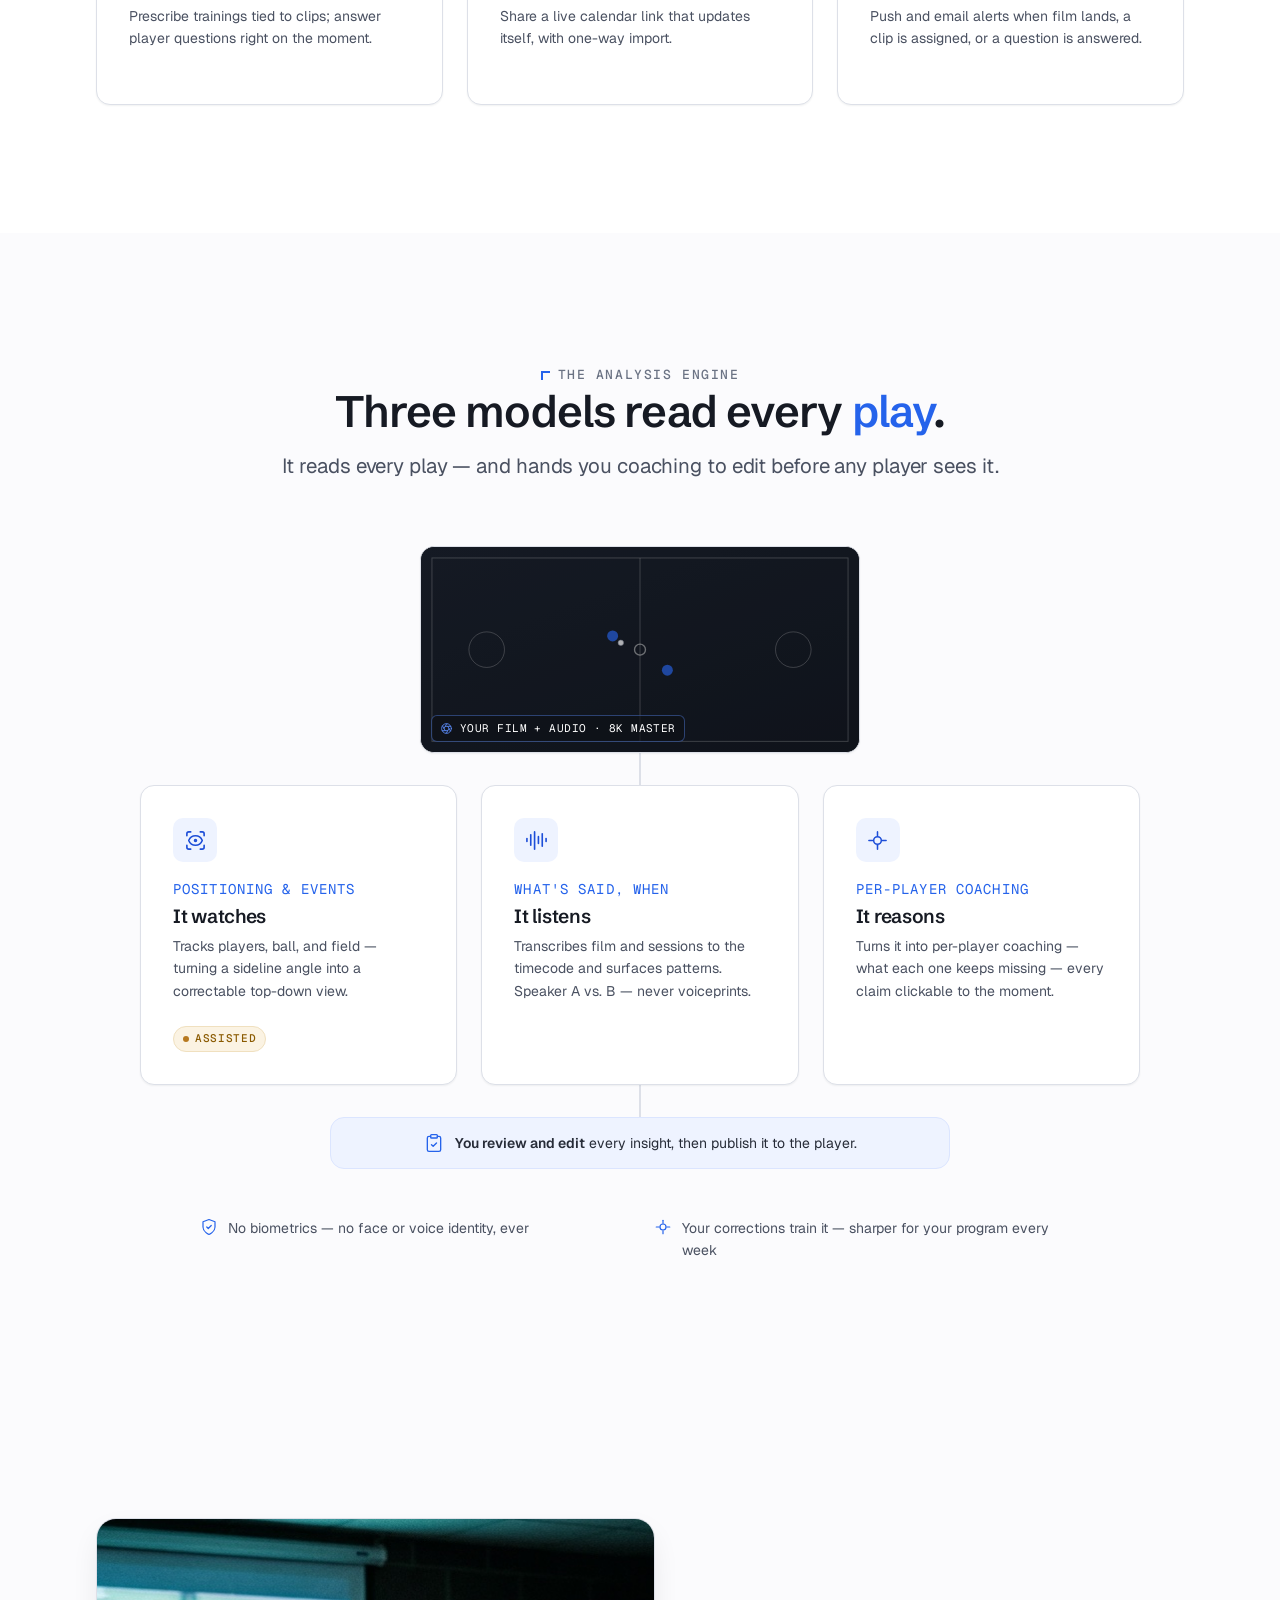
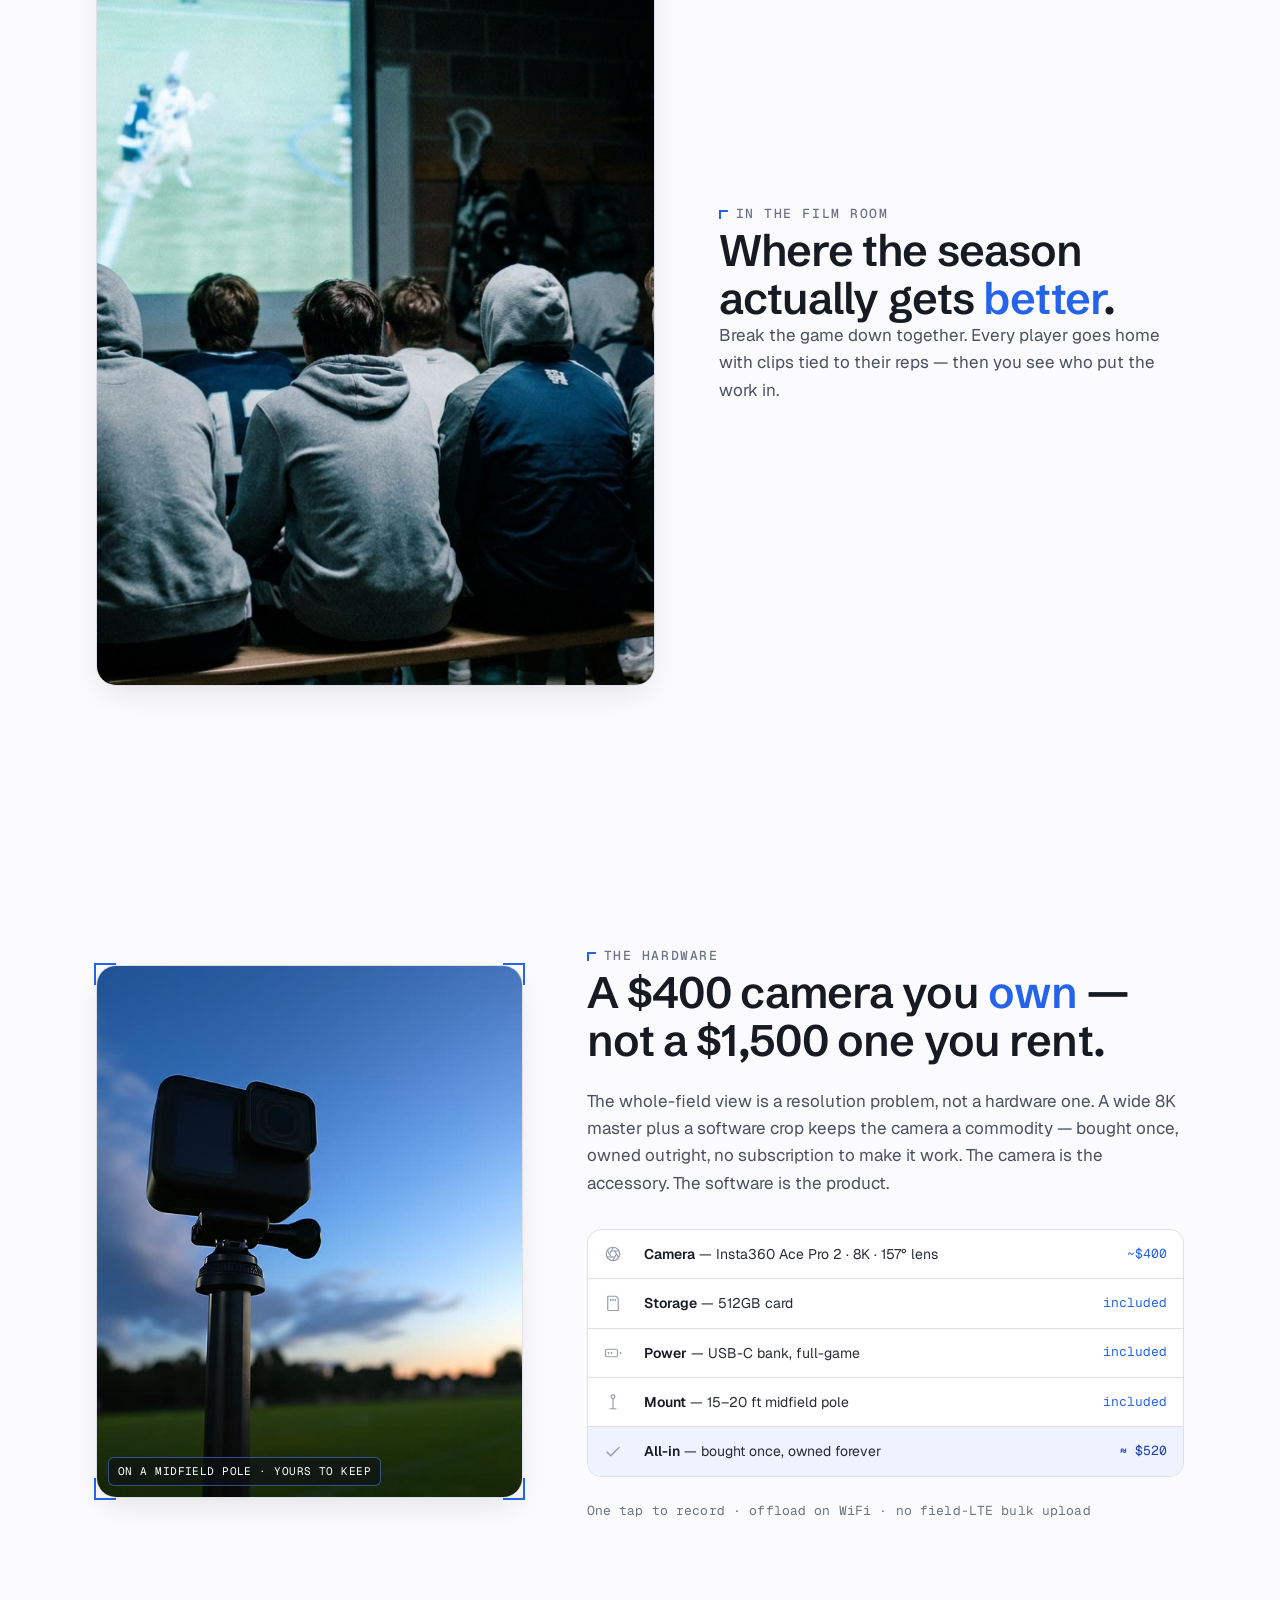
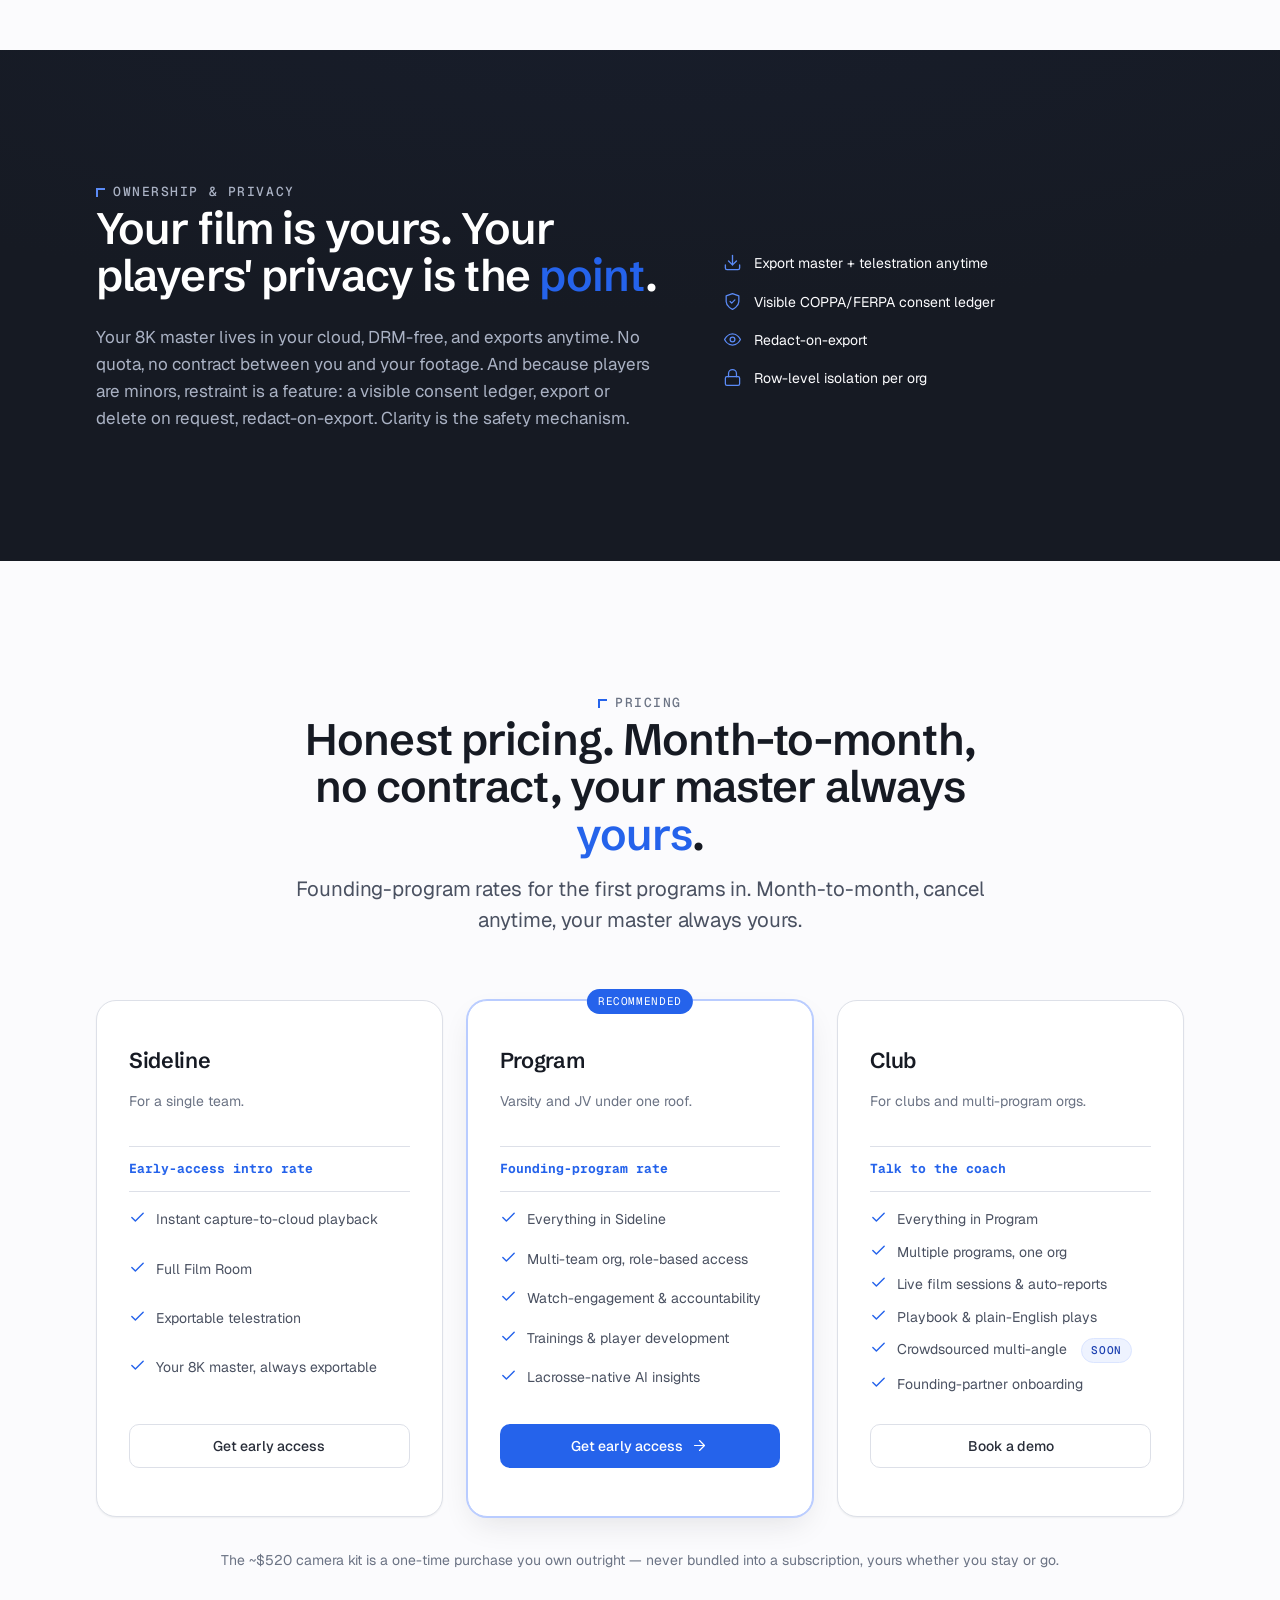
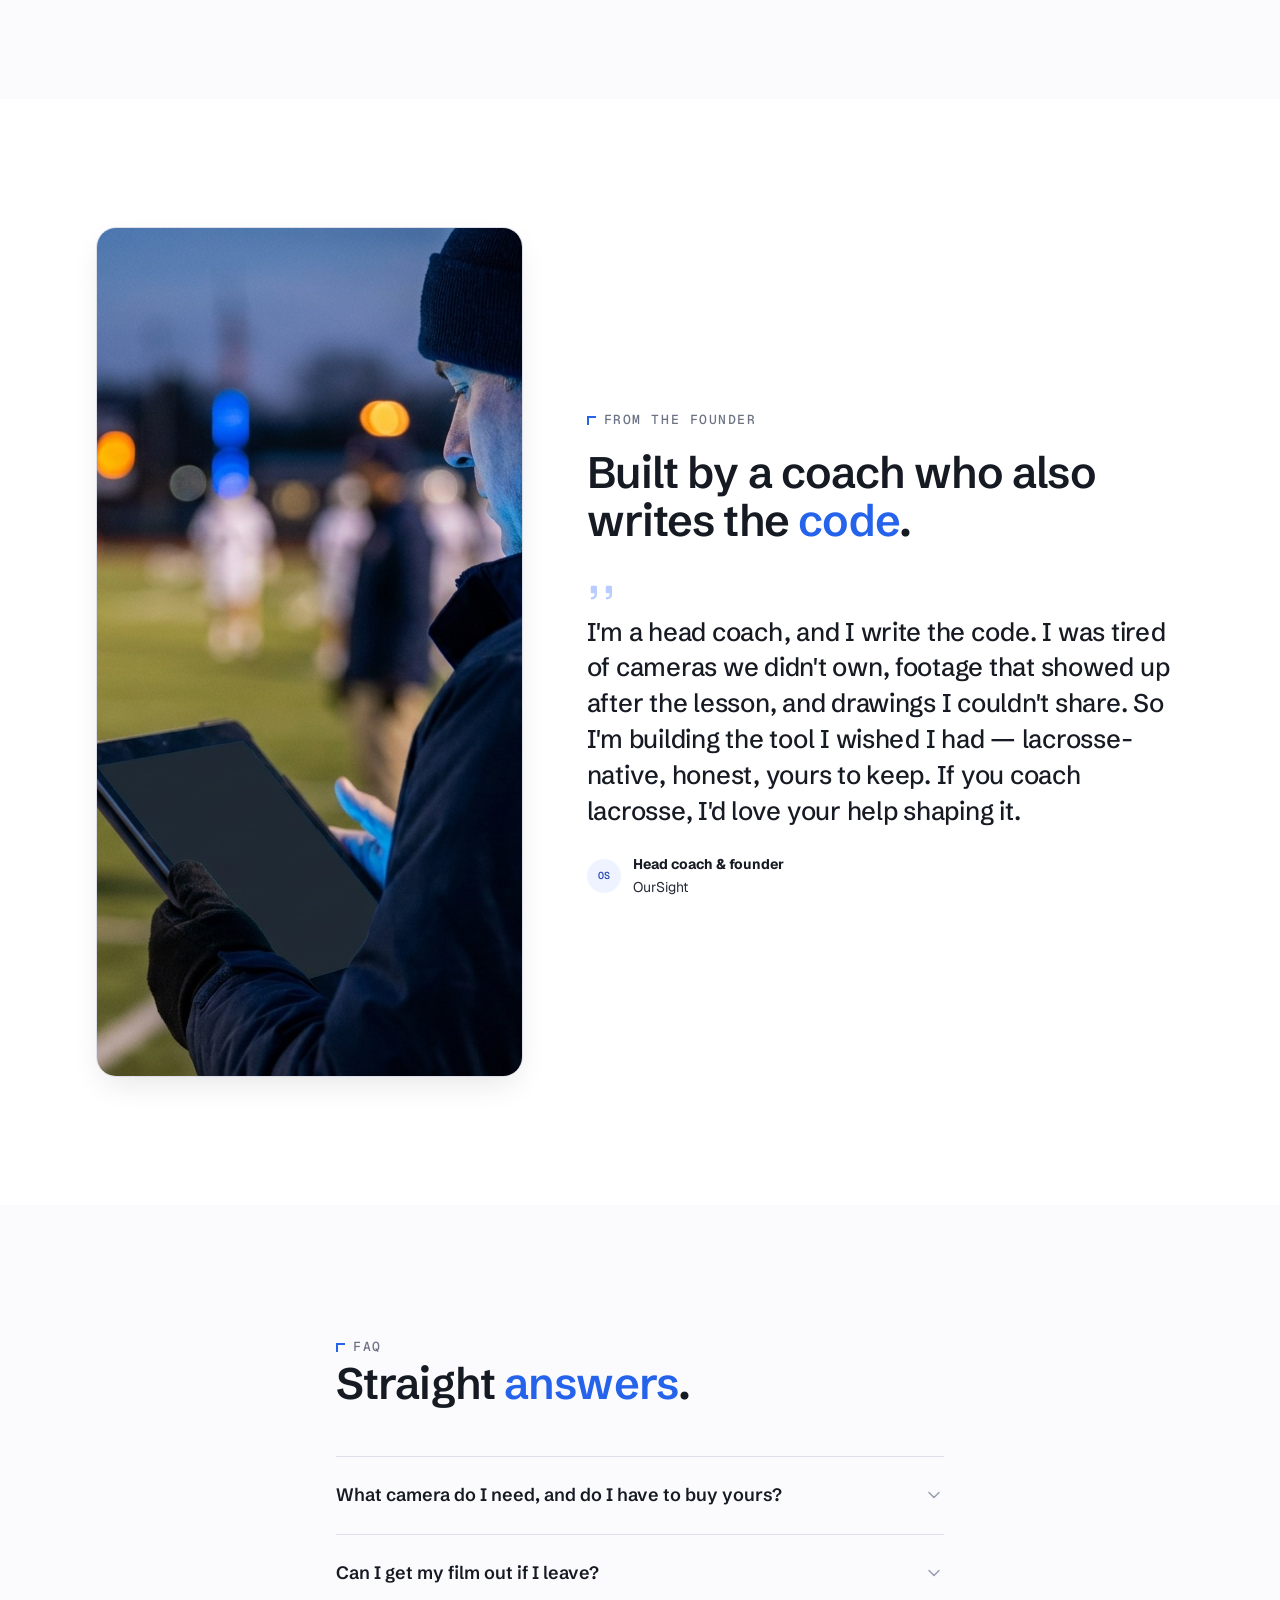
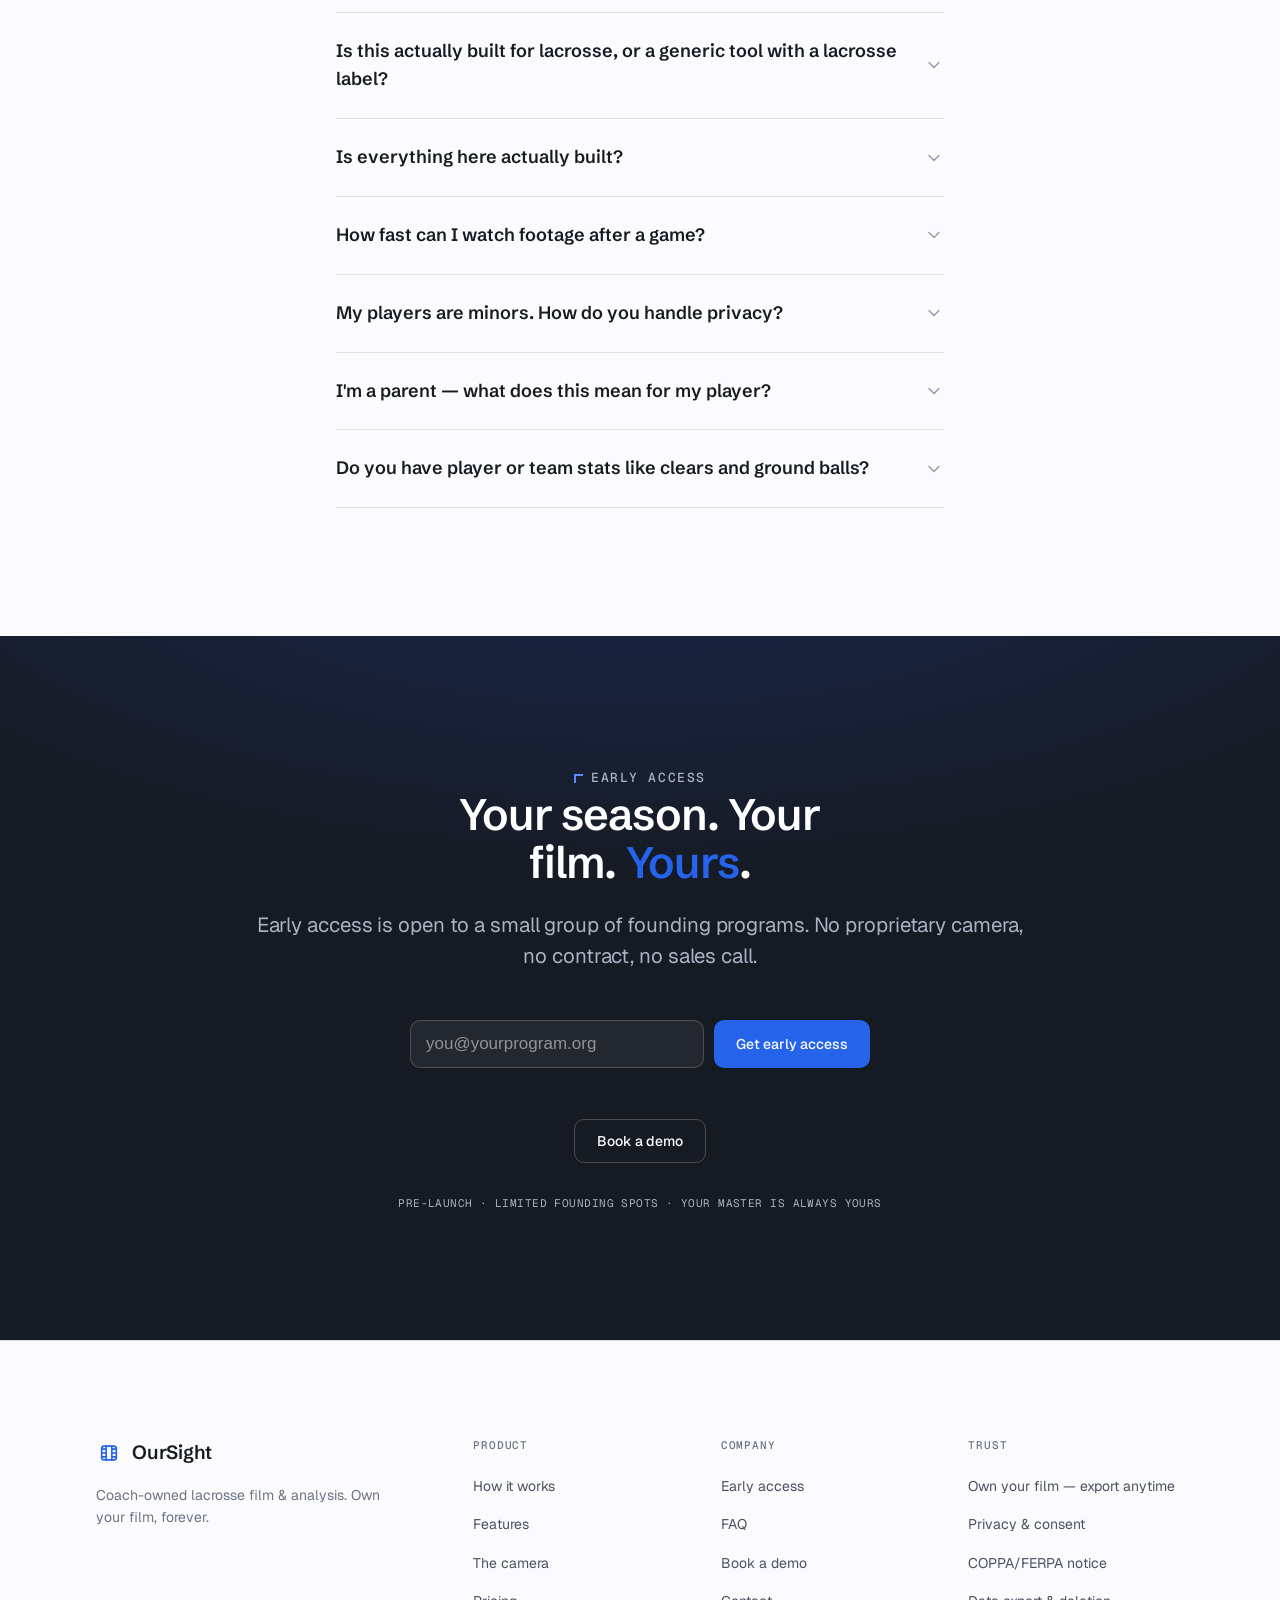
==== commit 0ff464e4: "brand: use the real OurSight film-strip mark everywhere The site/slide/favicon/OG were using a lens-" ====
--- a/site/index.html
+++ b/site/index.html
@@ -111,7 +111,7 @@
 <header class="header" data-header>
   <div class="container">
     <a class="brand" href="#top" aria-label="OurSight home">
-      <svg class="brand__mark" viewBox="0 0 64 64" aria-hidden="true"><circle cx="32" cy="32" r="16.5" fill="none" stroke="#2563eb" stroke-width="5"/><path d="M27.5 23.5 L43 32 L27.5 40.5 Z" fill="#2563eb"/></svg>
+      <svg class="brand__mark" viewBox="0 0 64 64" aria-hidden="true"><g fill="none" stroke="#2563eb" stroke-width="4" stroke-linecap="round" stroke-linejoin="round"><rect x="14" y="15" width="36" height="34" rx="6"/><line x1="25" y1="15" x2="25" y2="49"/><line x1="39" y1="15" x2="39" y2="49"/><line x1="14" y1="32" x2="25" y2="32"/><line x1="39" y1="32" x2="50" y2="32"/><line x1="14" y1="22.5" x2="25" y2="22.5"/><line x1="14" y1="41.5" x2="25" y2="41.5"/><line x1="39" y1="22.5" x2="50" y2="22.5"/><line x1="39" y1="41.5" x2="50" y2="41.5"/></g></svg>
       <span class="brand__name">OurSight</span>
     </a>
 
@@ -311,7 +311,7 @@
       <div class="feature__media" data-reveal>
         <div class="player">
           <div class="player__head">
-            <span class="player__title"><svg class="player__logo" viewBox="0 0 64 64" aria-hidden="true"><circle cx="32" cy="32" r="16.5" fill="none" stroke="#2563eb" stroke-width="5"/><path d="M27.5 23.5 L43 32 L27.5 40.5 Z" fill="#2563eb"/></svg> Clip · Clear vs. 10-man ride</span>
+            <span class="player__title"><svg class="player__logo" viewBox="0 0 64 64" aria-hidden="true"><g fill="none" stroke="#2563eb" stroke-width="4" stroke-linecap="round" stroke-linejoin="round"><rect x="14" y="15" width="36" height="34" rx="6"/><line x1="25" y1="15" x2="25" y2="49"/><line x1="39" y1="15" x2="39" y2="49"/><line x1="14" y1="32" x2="25" y2="32"/><line x1="39" y1="32" x2="50" y2="32"/><line x1="14" y1="22.5" x2="25" y2="22.5"/><line x1="14" y1="41.5" x2="25" y2="41.5"/><line x1="39" y1="22.5" x2="50" y2="22.5"/><line x1="39" y1="41.5" x2="50" y2="41.5"/></g></svg> Clip · Clear vs. 10-man ride</span>
             <span class="player__export"><svg aria-hidden="true"><use href="#i-download"/></svg> Export</span>
           </div>
           <div class="player__stage">
@@ -356,7 +356,7 @@
       <div class="feature__media" data-reveal>
         <div class="player">
           <div class="player__head">
-            <span class="player__title"><svg class="player__logo" viewBox="0 0 64 64" aria-hidden="true"><circle cx="32" cy="32" r="16.5" fill="none" stroke="#2563eb" stroke-width="5"/><path d="M27.5 23.5 L43 32 L27.5 40.5 Z" fill="#2563eb"/></svg> Annotate · paused 2:14</span>
+            <span class="player__title"><svg class="player__logo" viewBox="0 0 64 64" aria-hidden="true"><g fill="none" stroke="#2563eb" stroke-width="4" stroke-linecap="round" stroke-linejoin="round"><rect x="14" y="15" width="36" height="34" rx="6"/><line x1="25" y1="15" x2="25" y2="49"/><line x1="39" y1="15" x2="39" y2="49"/><line x1="14" y1="32" x2="25" y2="32"/><line x1="39" y1="32" x2="50" y2="32"/><line x1="14" y1="22.5" x2="25" y2="22.5"/><line x1="14" y1="41.5" x2="25" y2="41.5"/><line x1="39" y1="22.5" x2="50" y2="22.5"/><line x1="39" y1="41.5" x2="50" y2="41.5"/></g></svg> Annotate · paused 2:14</span>
             <span class="player__export"><svg aria-hidden="true"><use href="#i-download"/></svg> Export</span>
           </div>
           <div class="player__stage">
@@ -810,7 +810,7 @@
     <div class="footer__top">
       <div class="footer__brand">
         <a class="brand" href="#top" aria-label="OurSight home">
-          <svg class="brand__mark" viewBox="0 0 64 64" aria-hidden="true"><circle cx="32" cy="32" r="16.5" fill="none" stroke="#2563eb" stroke-width="5"/><path d="M27.5 23.5 L43 32 L27.5 40.5 Z" fill="#2563eb"/></svg>
+          <svg class="brand__mark" viewBox="0 0 64 64" aria-hidden="true"><g fill="none" stroke="#2563eb" stroke-width="4" stroke-linecap="round" stroke-linejoin="round"><rect x="14" y="15" width="36" height="34" rx="6"/><line x1="25" y1="15" x2="25" y2="49"/><line x1="39" y1="15" x2="39" y2="49"/><line x1="14" y1="32" x2="25" y2="32"/><line x1="39" y1="32" x2="50" y2="32"/><line x1="14" y1="22.5" x2="25" y2="22.5"/><line x1="14" y1="41.5" x2="25" y2="41.5"/><line x1="39" y1="22.5" x2="50" y2="22.5"/><line x1="39" y1="41.5" x2="50" y2="41.5"/></g></svg>
           <span class="brand__name">OurSight</span>
         </a>
         <p>Coach-owned lacrosse film &amp; analysis. Own your film, forever.</p>
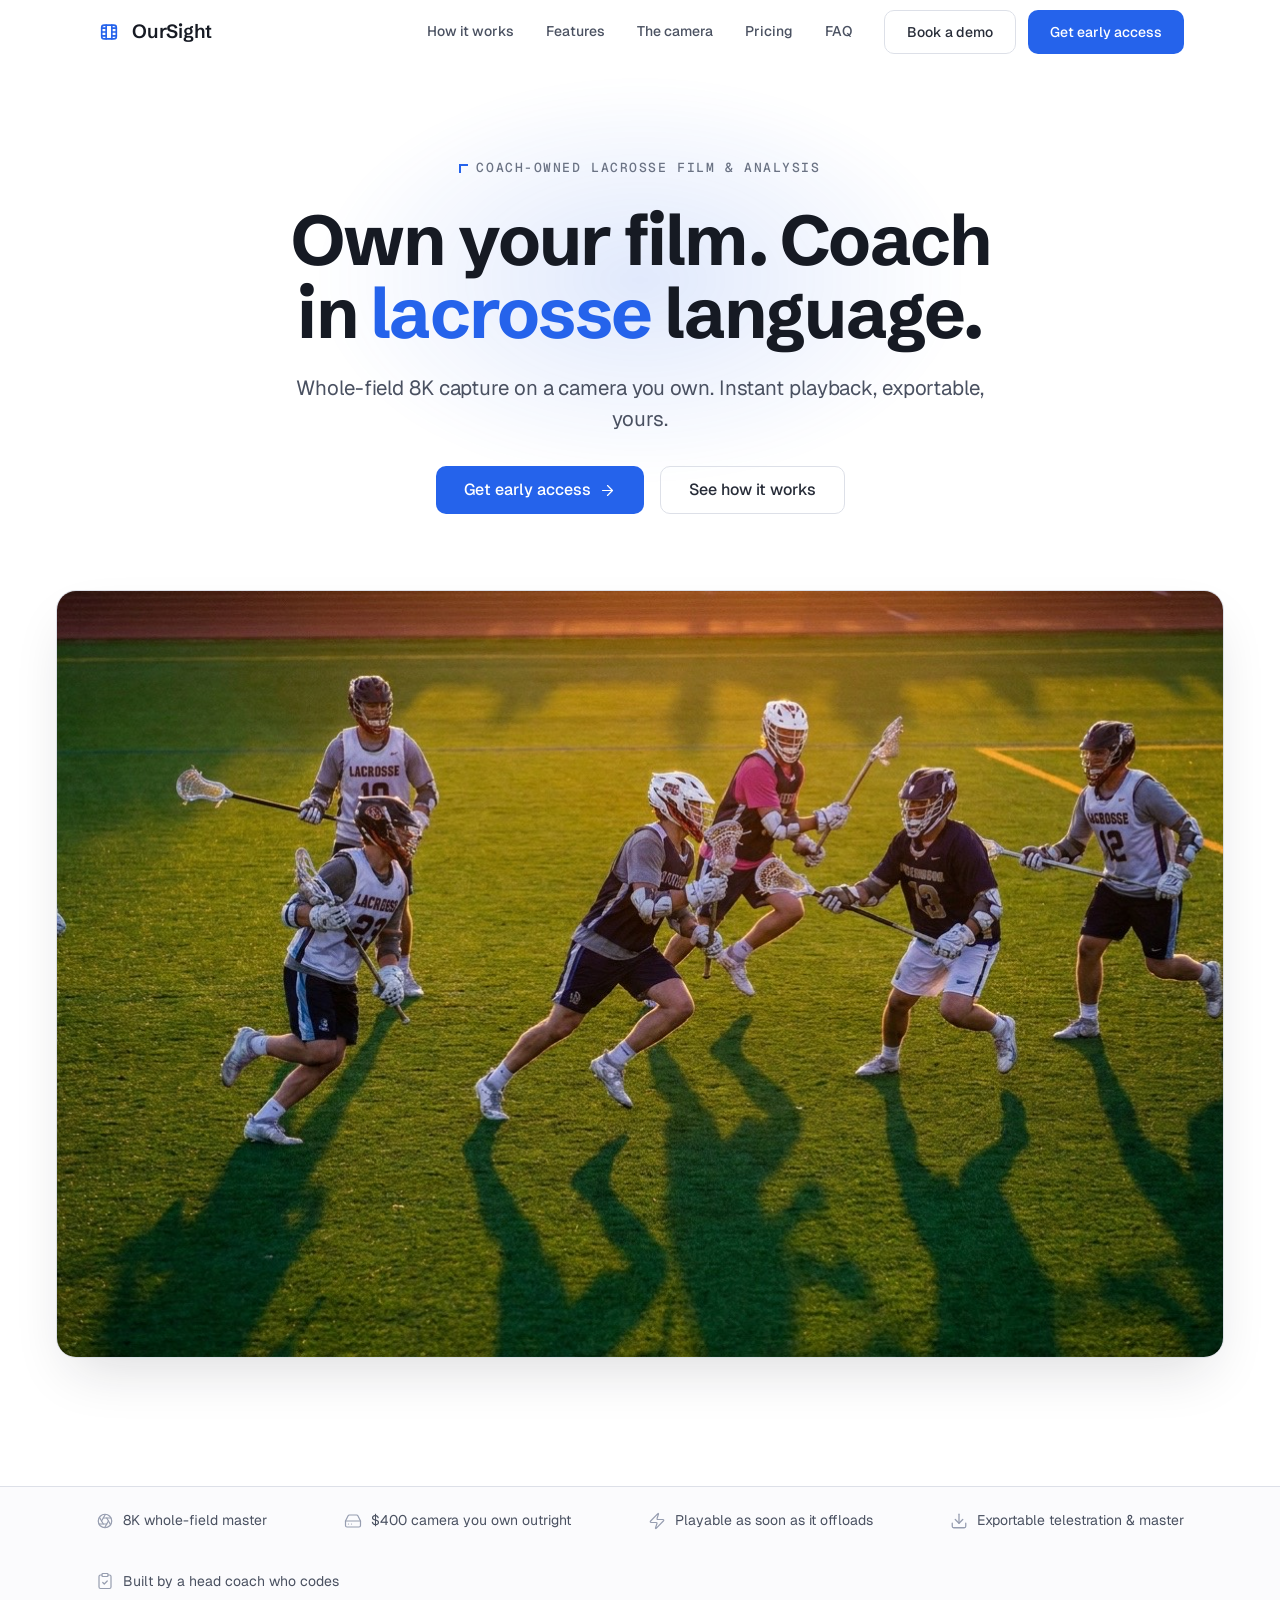
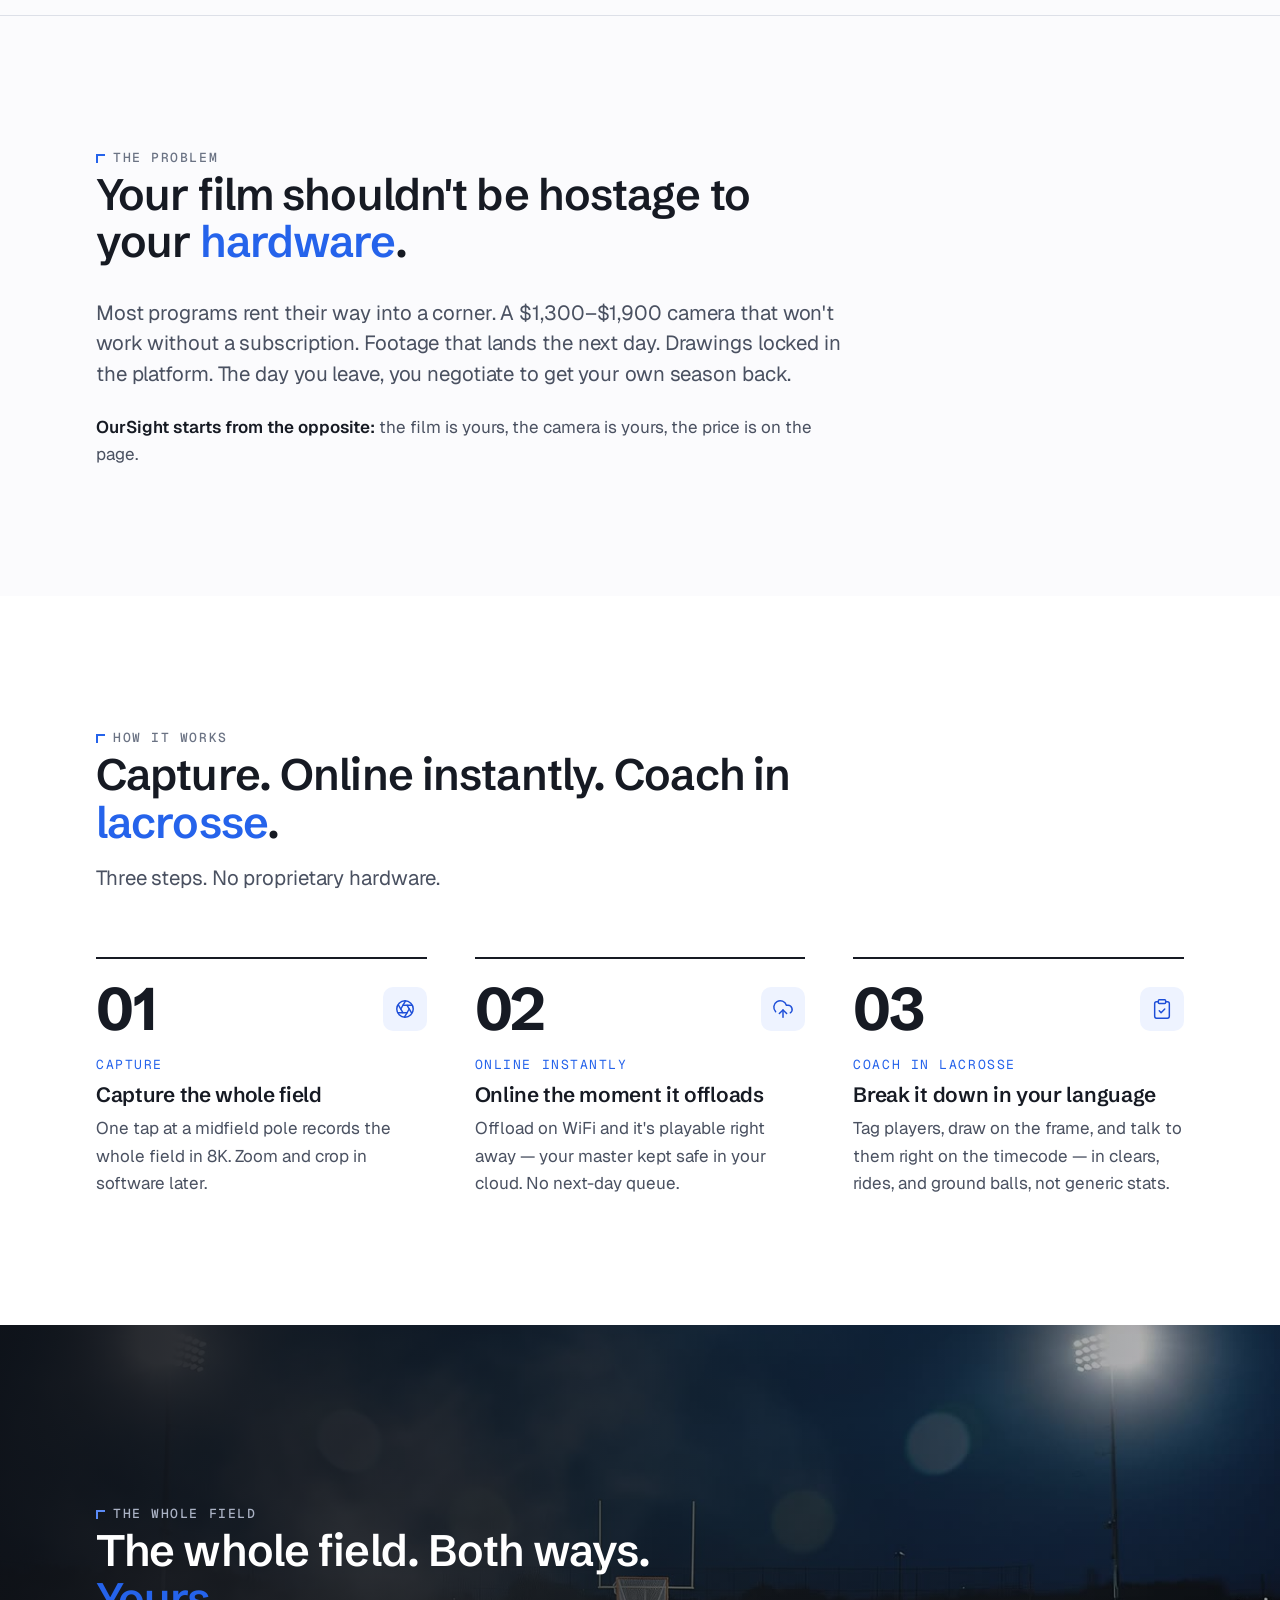
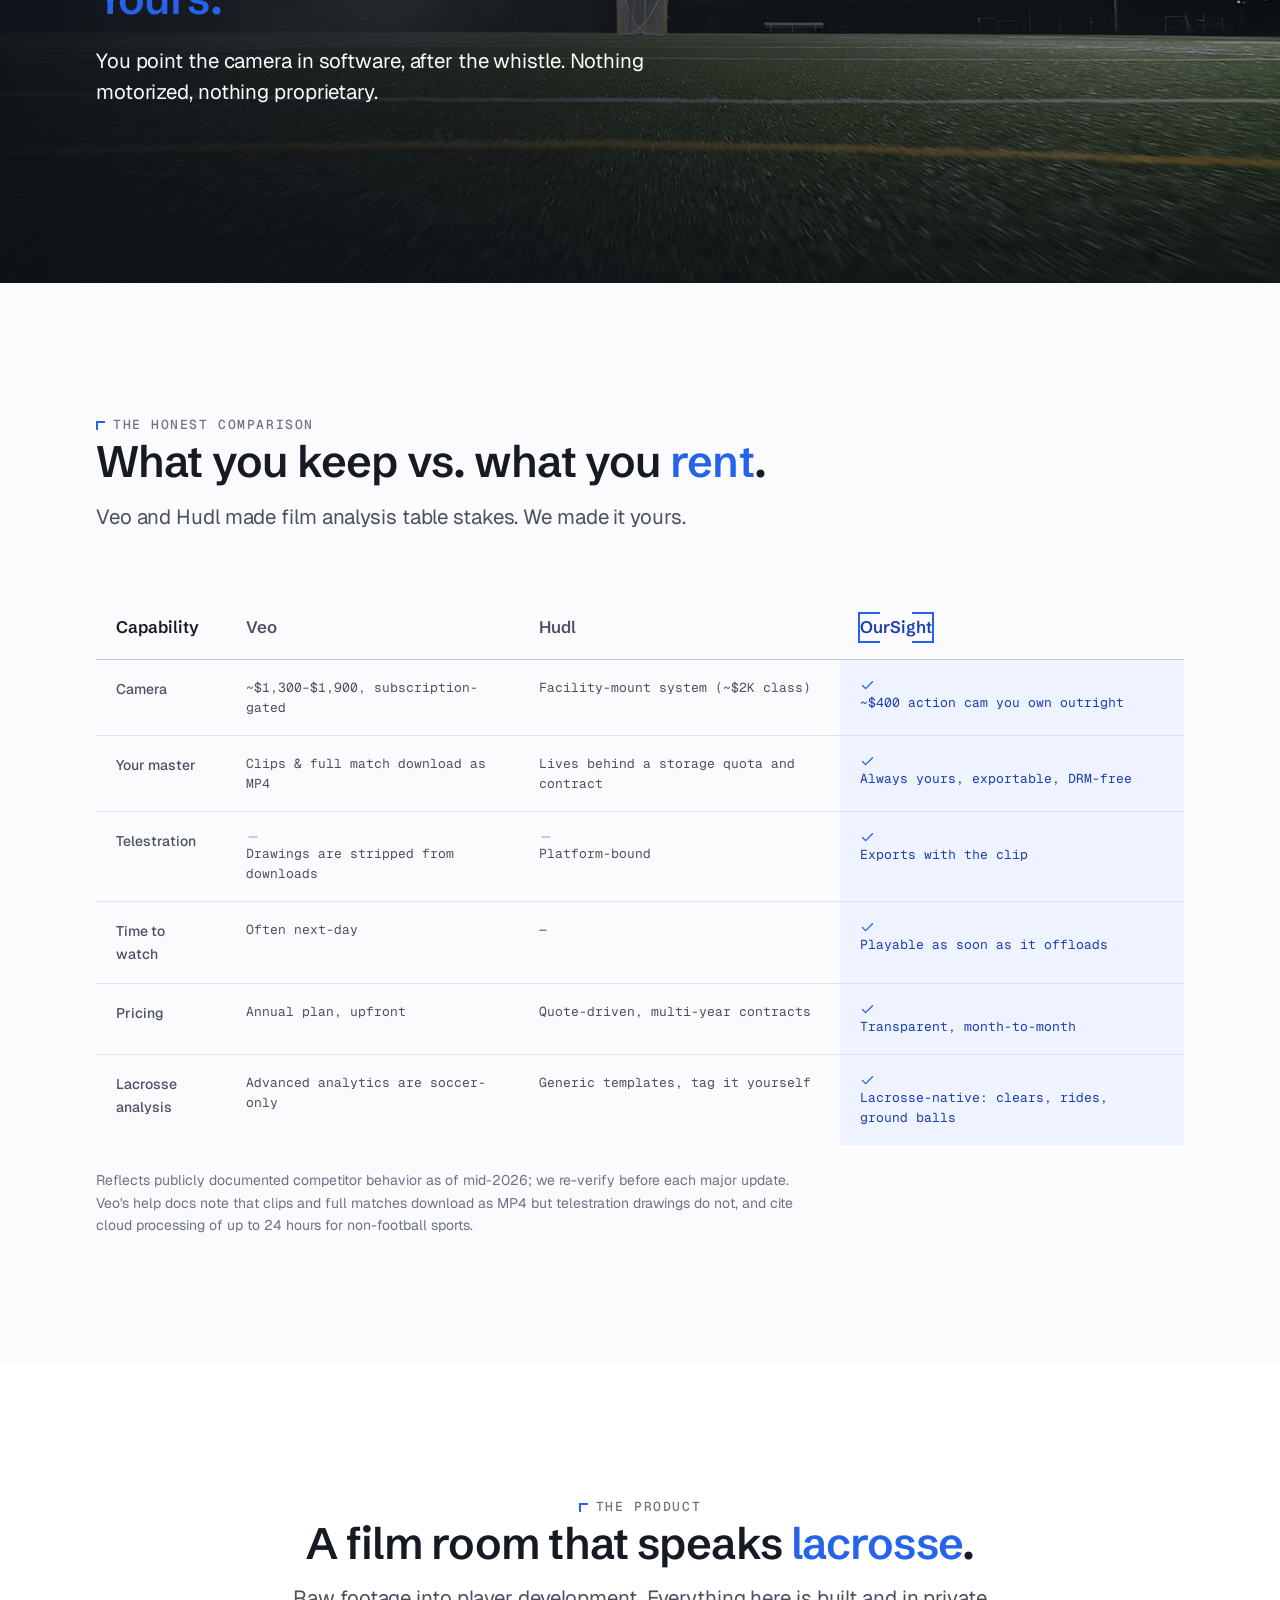
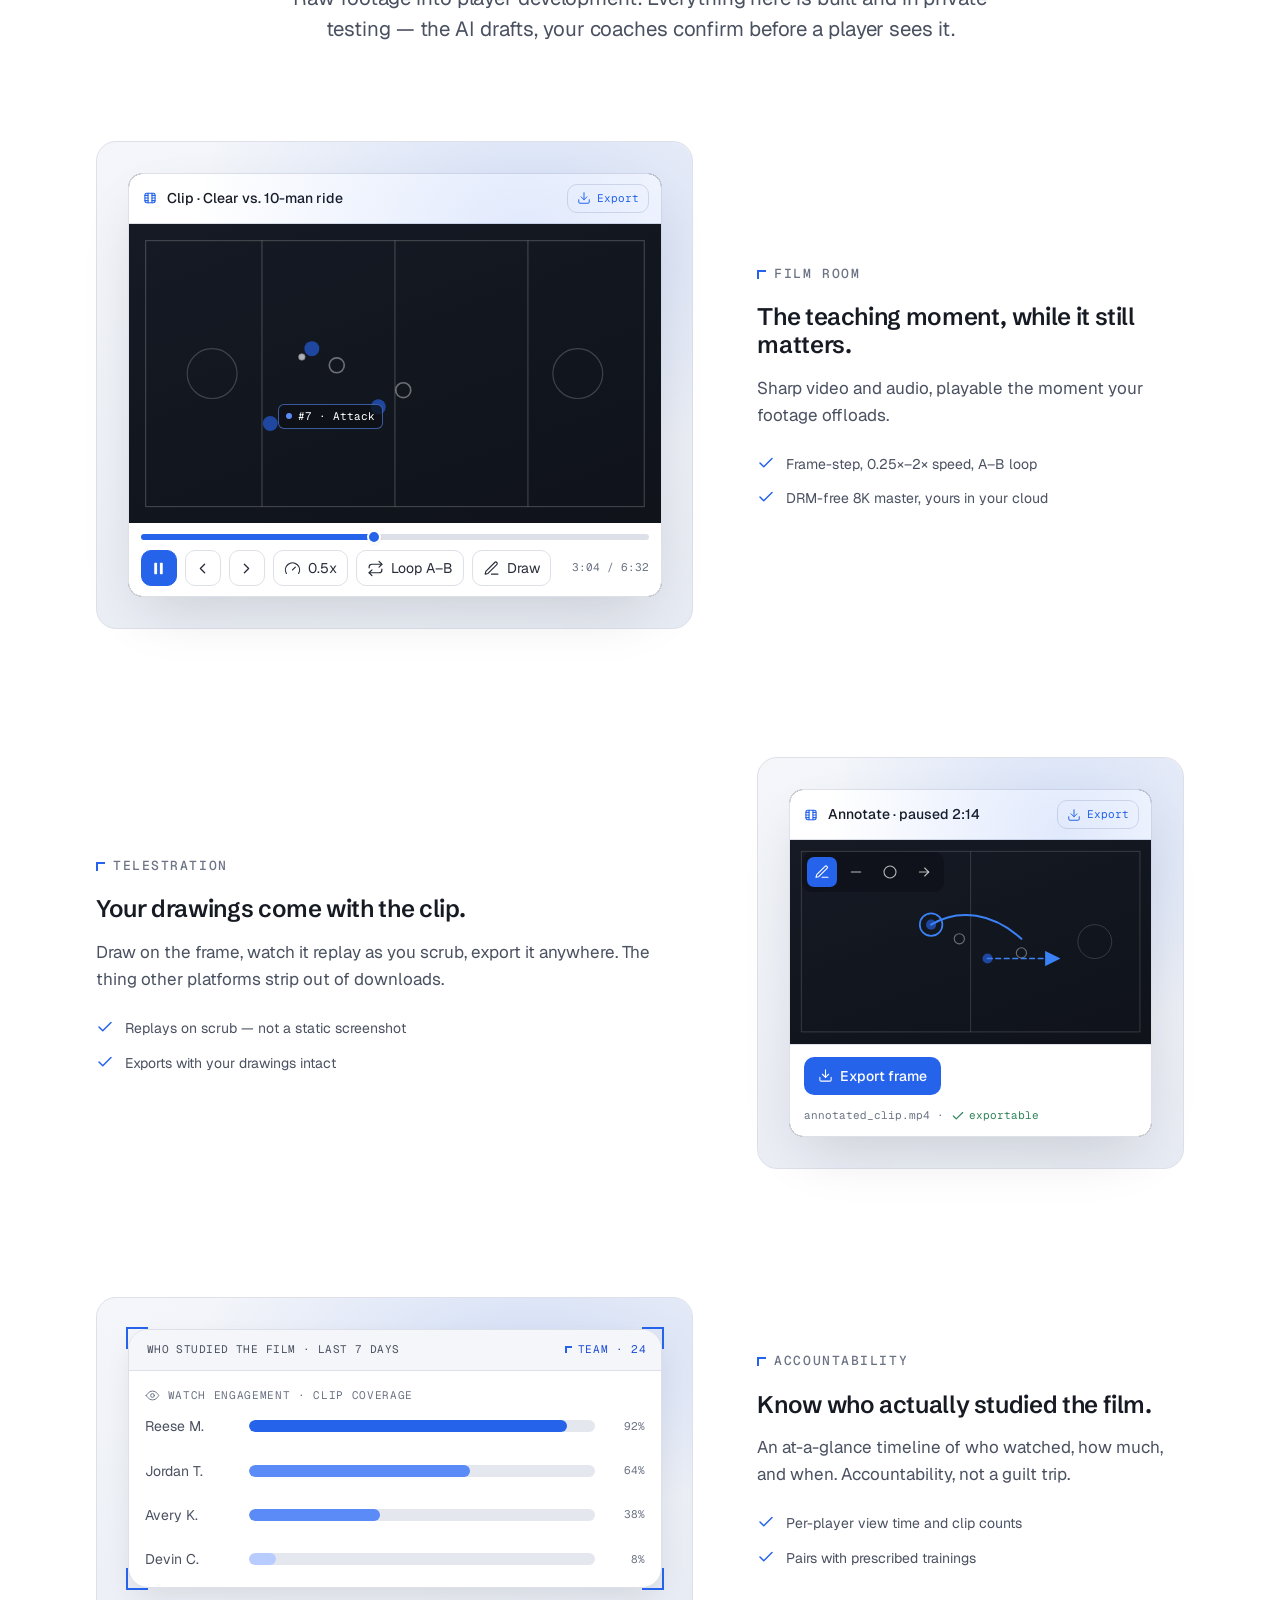
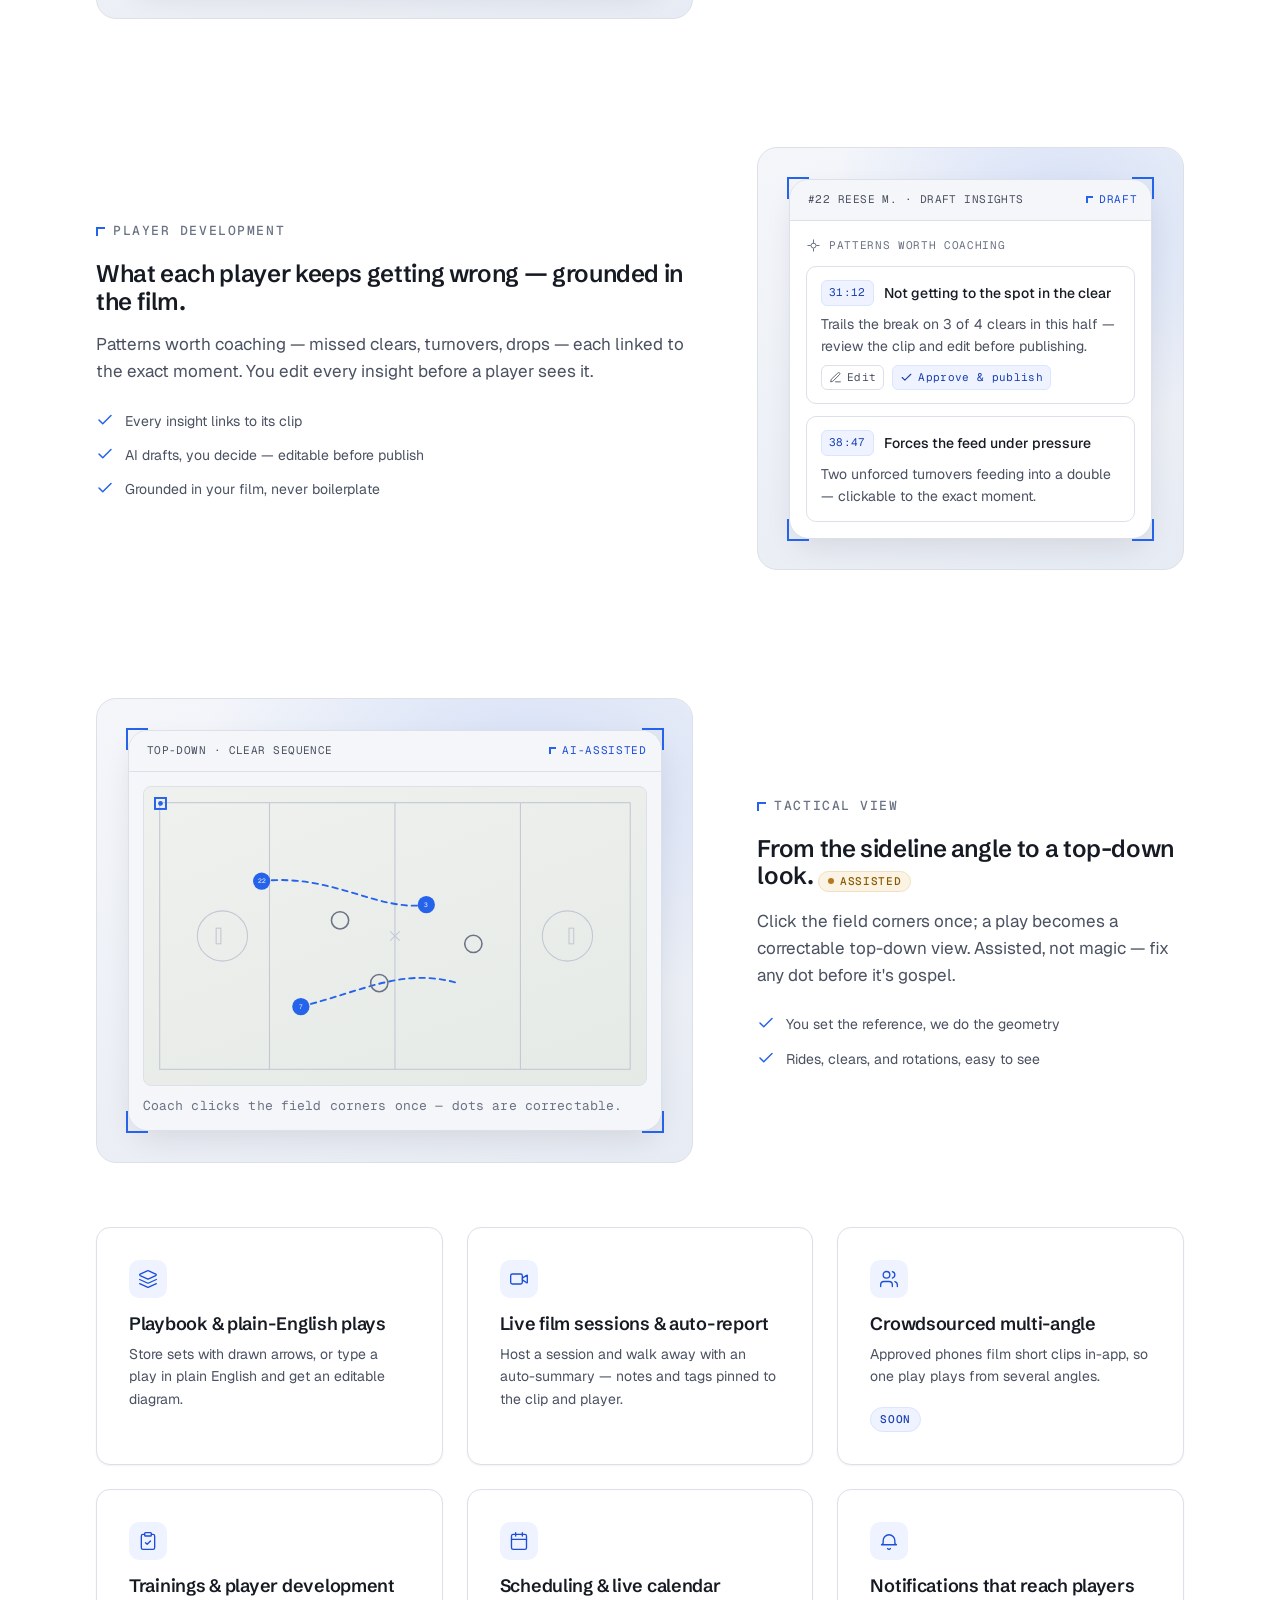
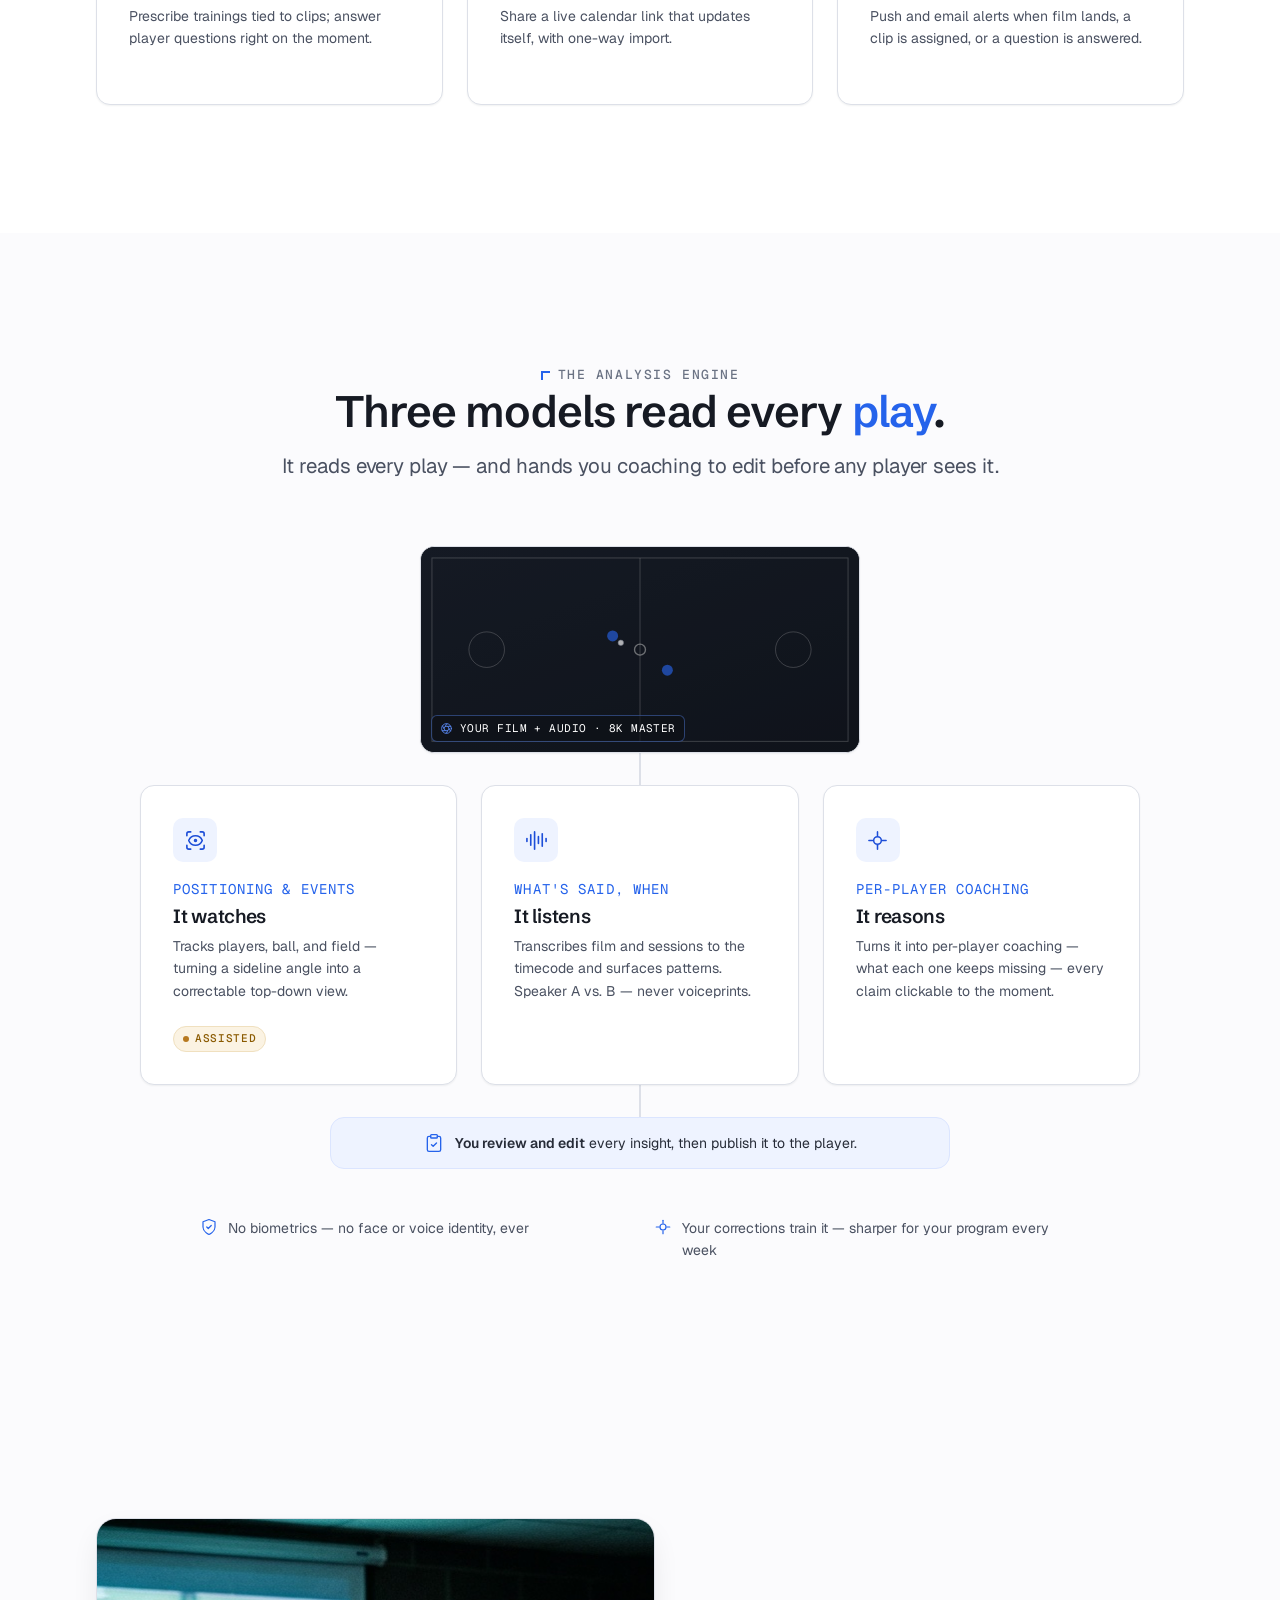
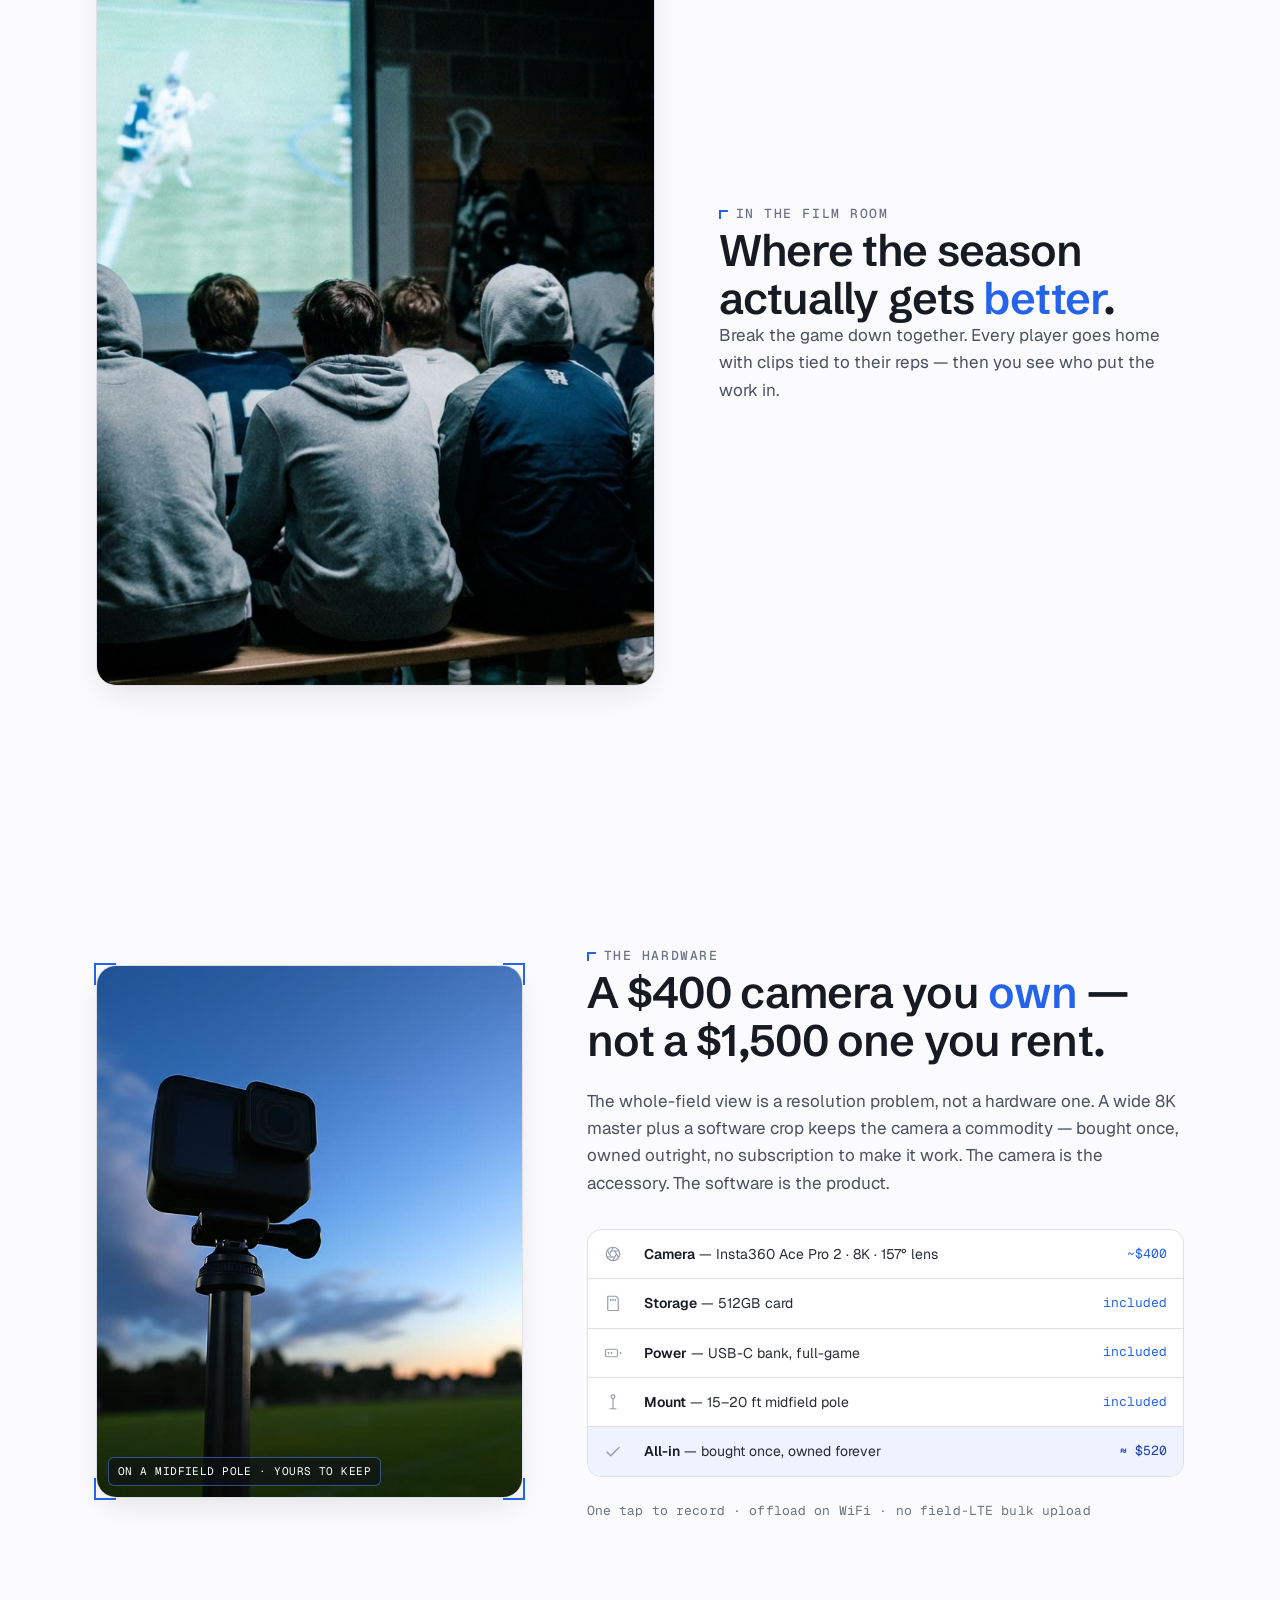
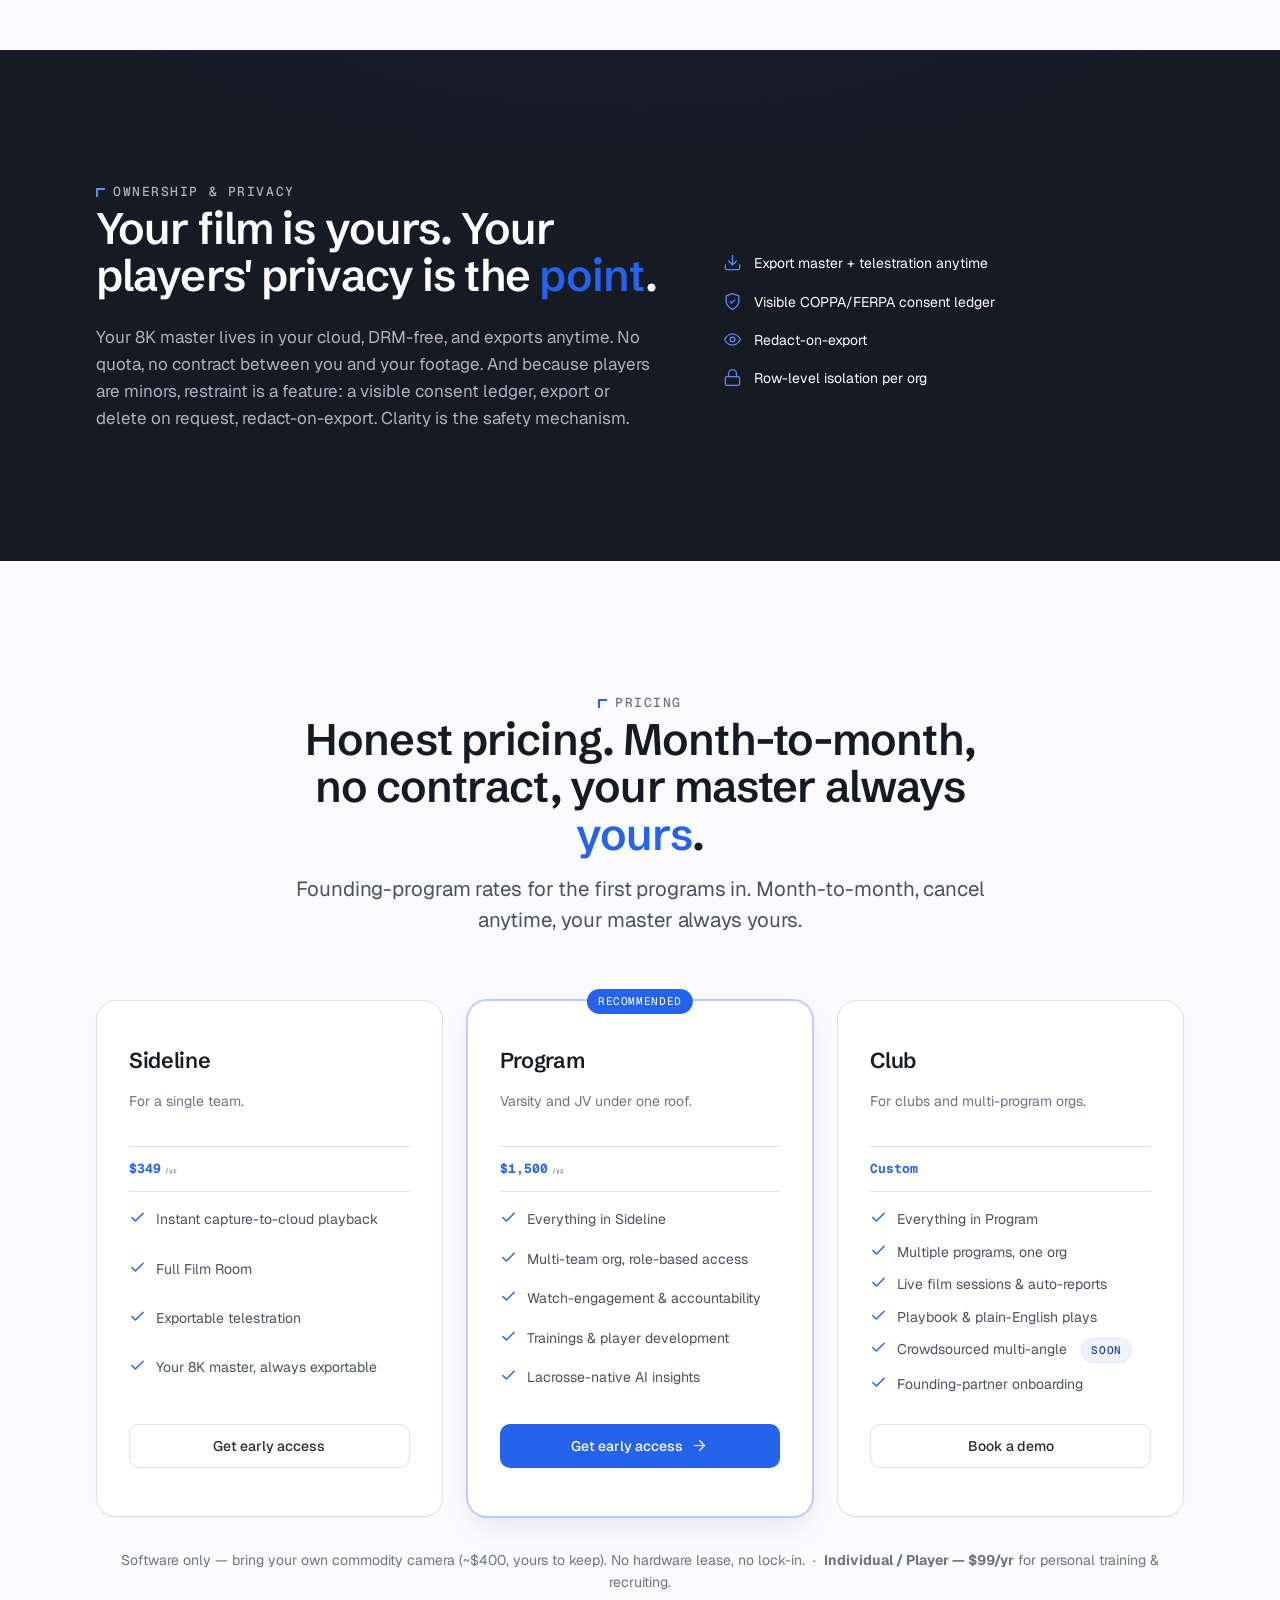
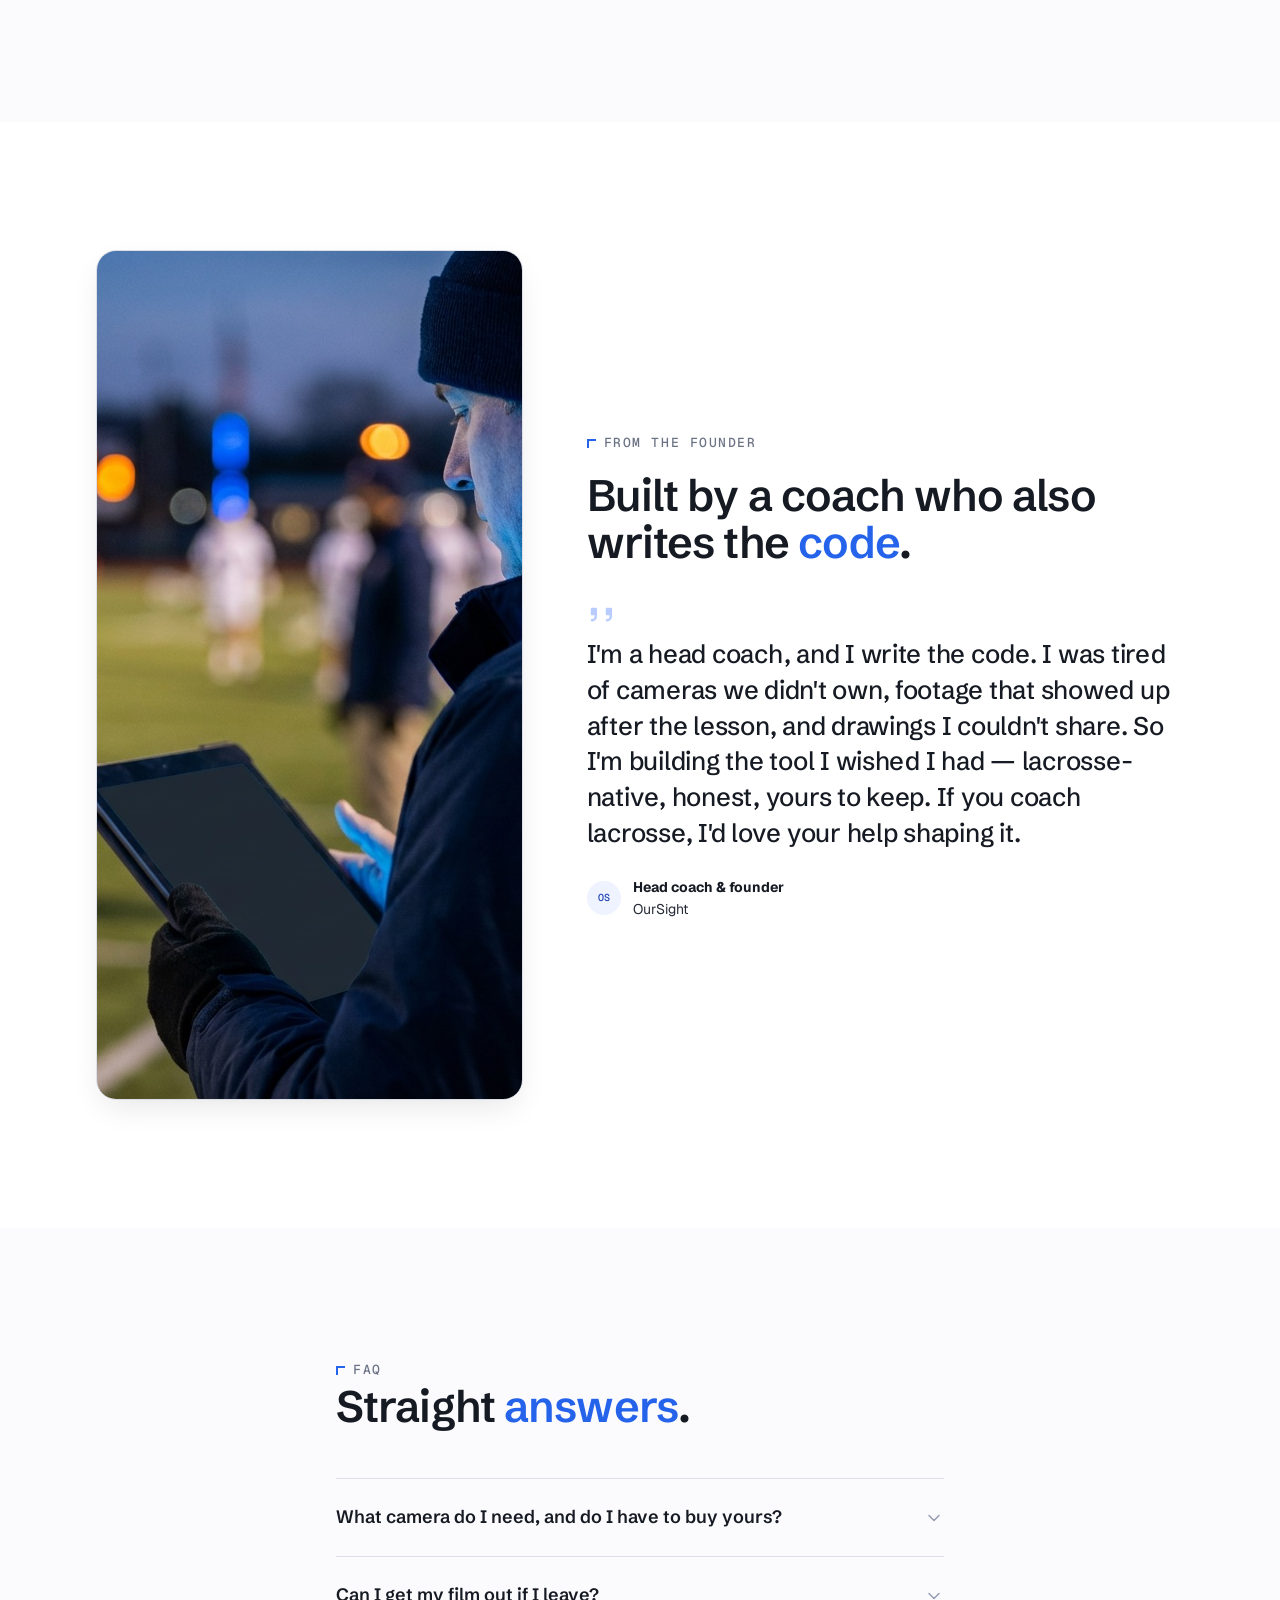
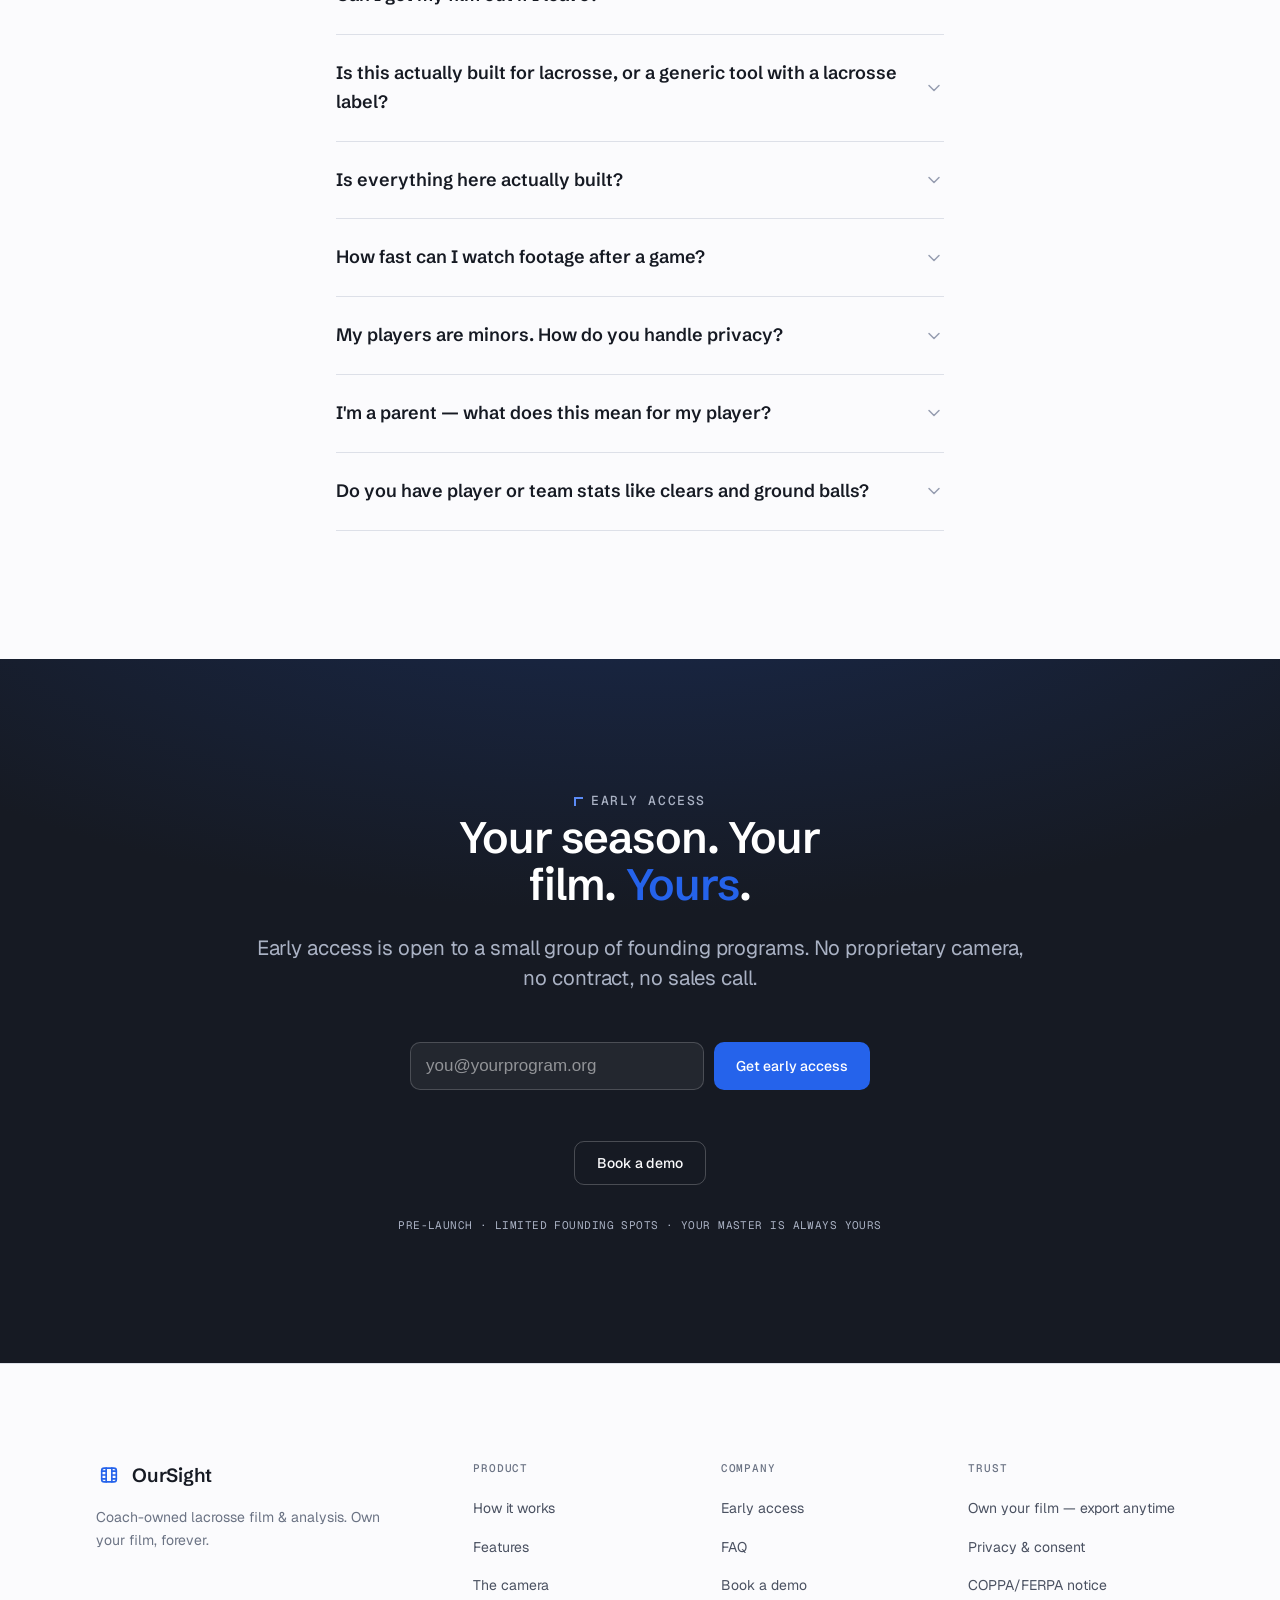
==== commit ccc74537: "pricing: publish numbers ($349 / $1,500 / Custom) + software-only BYO note Wire founding-rate prices" ====
--- a/site/index.html
+++ b/site/index.html
@@ -669,7 +669,7 @@
       <div class="price-card" data-reveal>
         <h3>Sideline</h3>
         <p class="price-card__for">For a single team.</p>
-        <p class="price-card__price"><b>Early-access intro rate</b></p>
+        <p class="price-card__price"><b>$349</b><span style="font-size:.5em;font-weight:600;opacity:.55"> /yr</span></p>
         <ul>
           <li><svg aria-hidden="true"><use href="#i-check"/></svg> Instant capture-to-cloud playback</li>
           <li><svg aria-hidden="true"><use href="#i-check"/></svg> Full Film Room</li>
@@ -683,7 +683,7 @@
         <span class="price-card__rec-pill">Recommended</span>
         <h3>Program</h3>
         <p class="price-card__for">Varsity and JV under one roof.</p>
-        <p class="price-card__price"><b>Founding-program rate</b></p>
+        <p class="price-card__price"><b>$1,500</b><span style="font-size:.5em;font-weight:600;opacity:.55"> /yr</span></p>
         <ul>
           <li><svg aria-hidden="true"><use href="#i-check"/></svg> Everything in Sideline</li>
           <li><svg aria-hidden="true"><use href="#i-check"/></svg> Multi-team org, role-based access</li>
@@ -697,7 +697,7 @@
       <div class="price-card" data-reveal data-reveal-delay="160">
         <h3>Club</h3>
         <p class="price-card__for">For clubs and multi-program orgs.</p>
-        <p class="price-card__price"><b>Talk to the coach</b></p>
+        <p class="price-card__price"><b>Custom</b></p>
         <ul>
           <li><svg aria-hidden="true"><use href="#i-check"/></svg> Everything in Program</li>
           <li><svg aria-hidden="true"><use href="#i-check"/></svg> Multiple programs, one org</li>
@@ -709,7 +709,7 @@
         <a class="btn btn-ghost" href="mailto:hello@oursight.app?subject=Book%20a%20demo%20%E2%80%94%20OurSight">Book a demo</a>
       </div>
     </div>
-    <p class="pricing-note">The ~$520 camera kit is a one-time purchase you own outright — never bundled into a subscription, yours whether you stay or go.</p>
+    <p class="pricing-note">Software only — bring your own commodity camera (~$400, yours to keep). No hardware lease, no lock-in. &nbsp;·&nbsp; <b>Individual / Player — $99/yr</b> for personal training &amp; recruiting.</p>
   </div>
 </section>
 
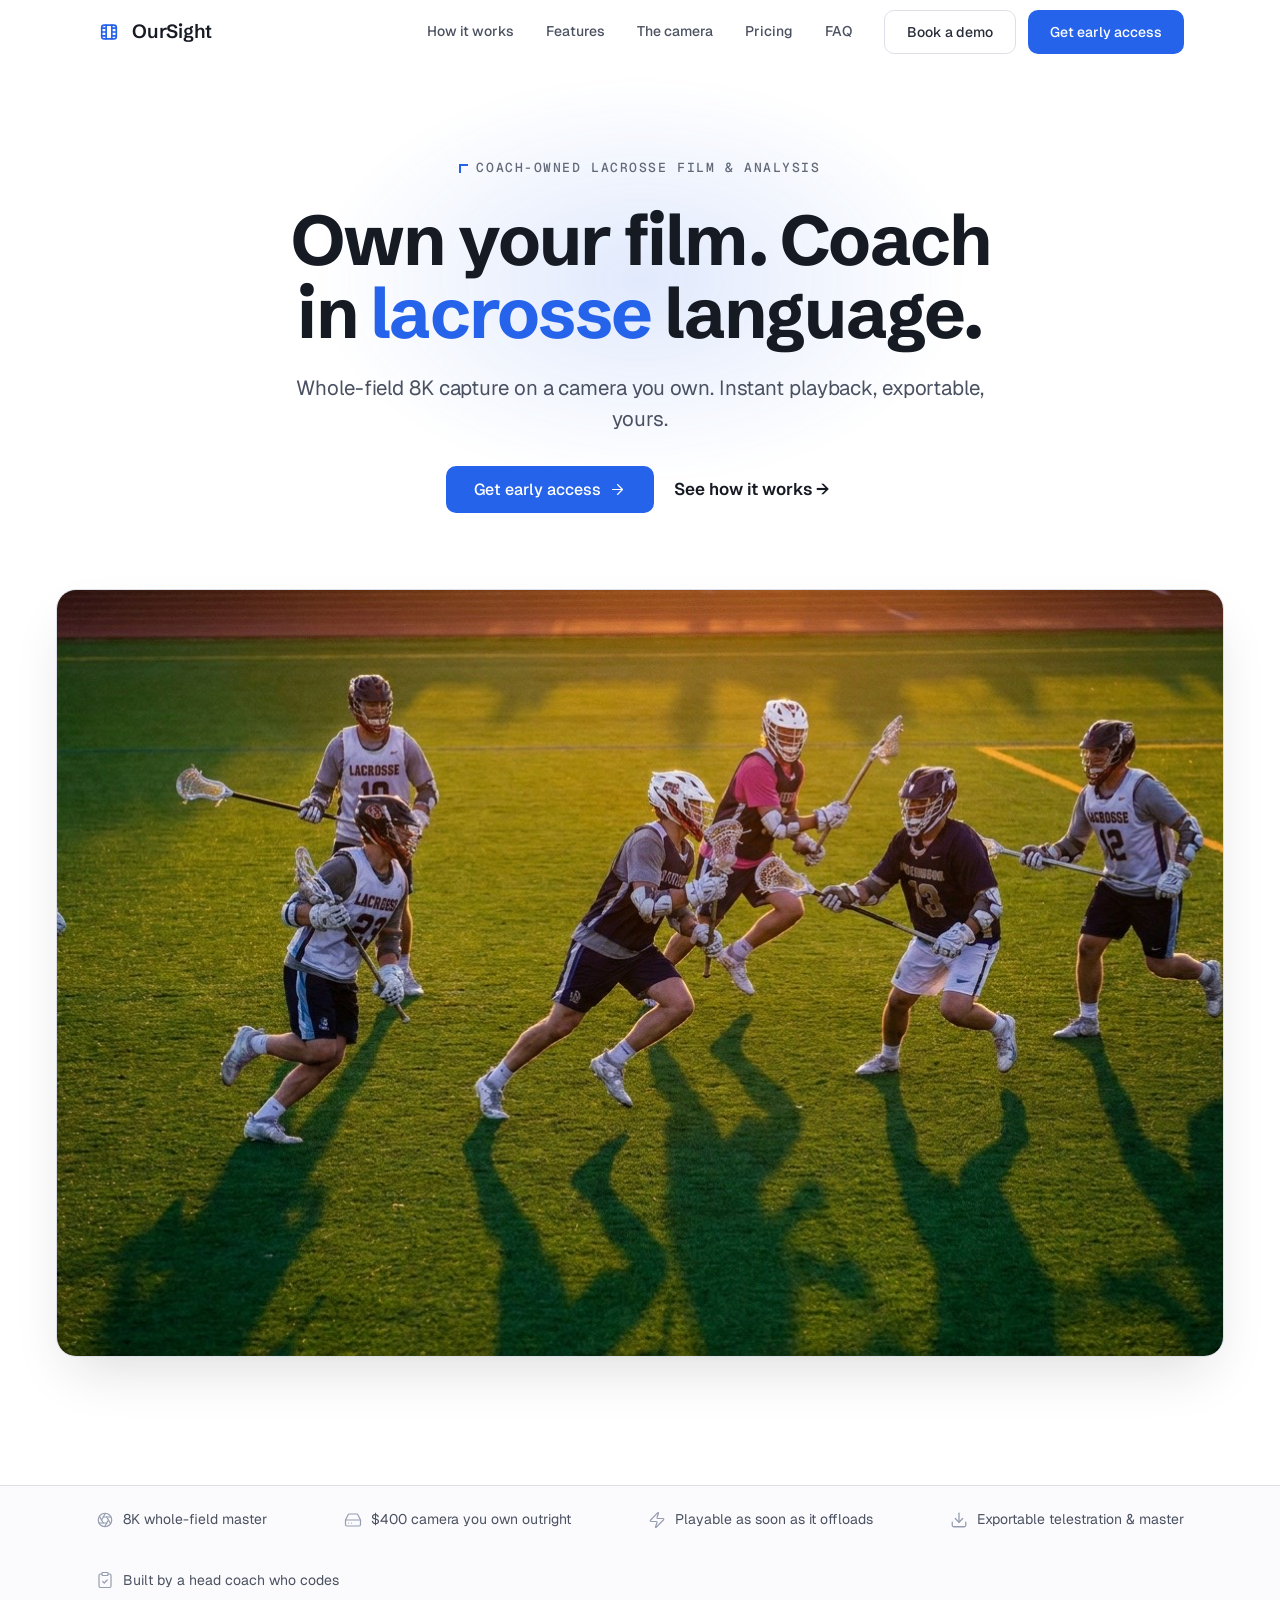
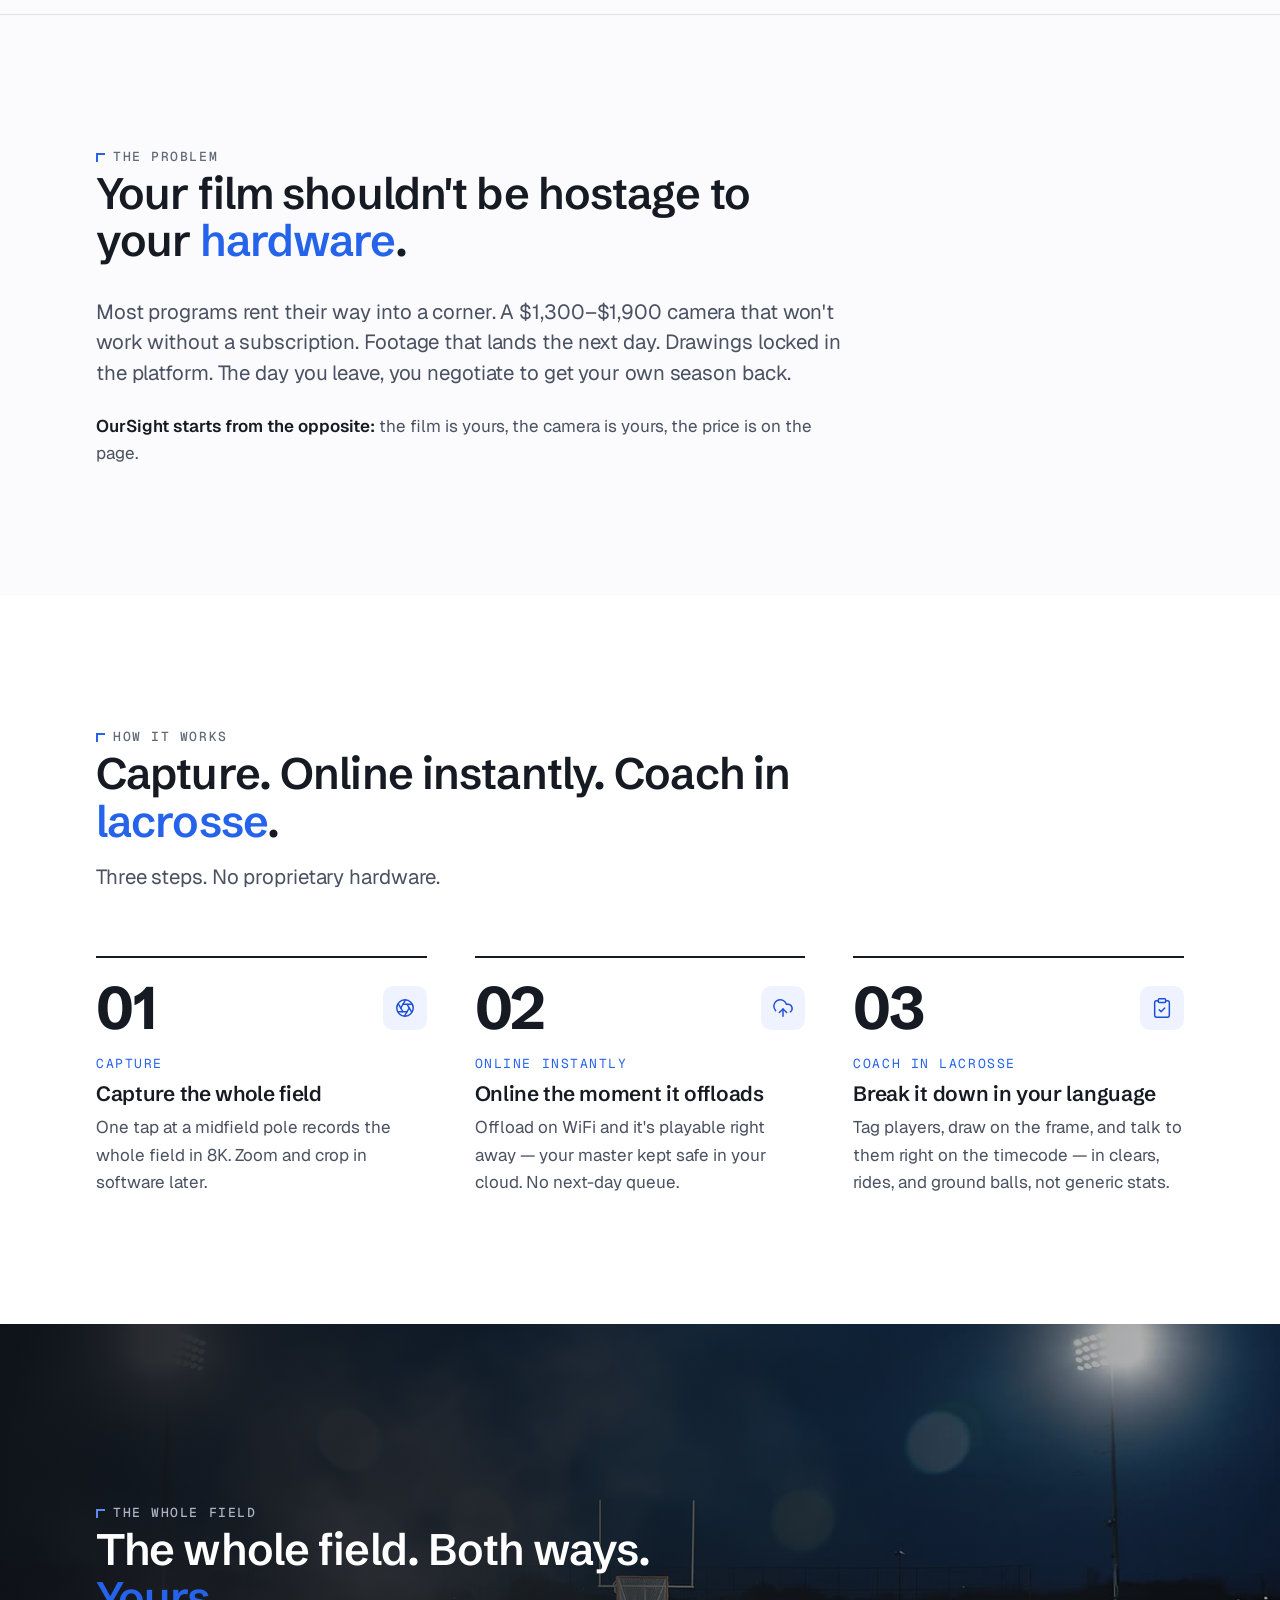
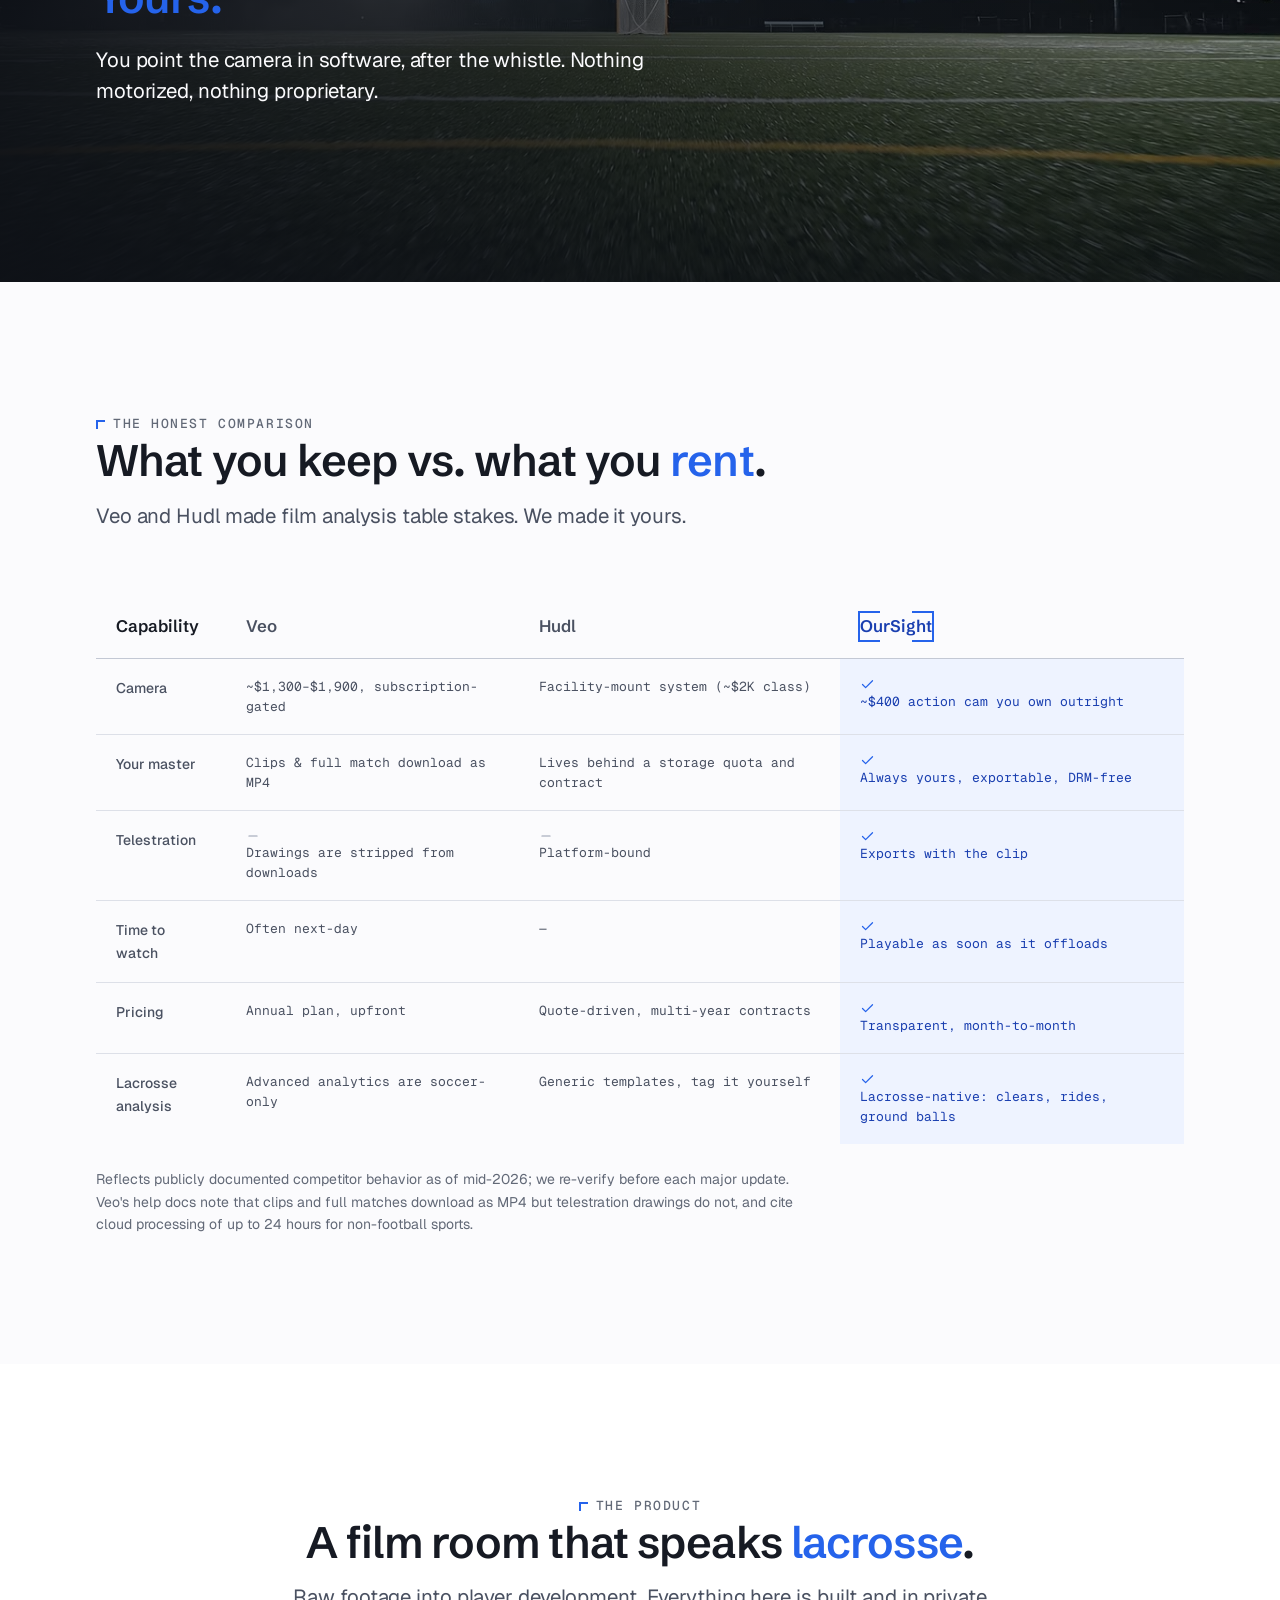
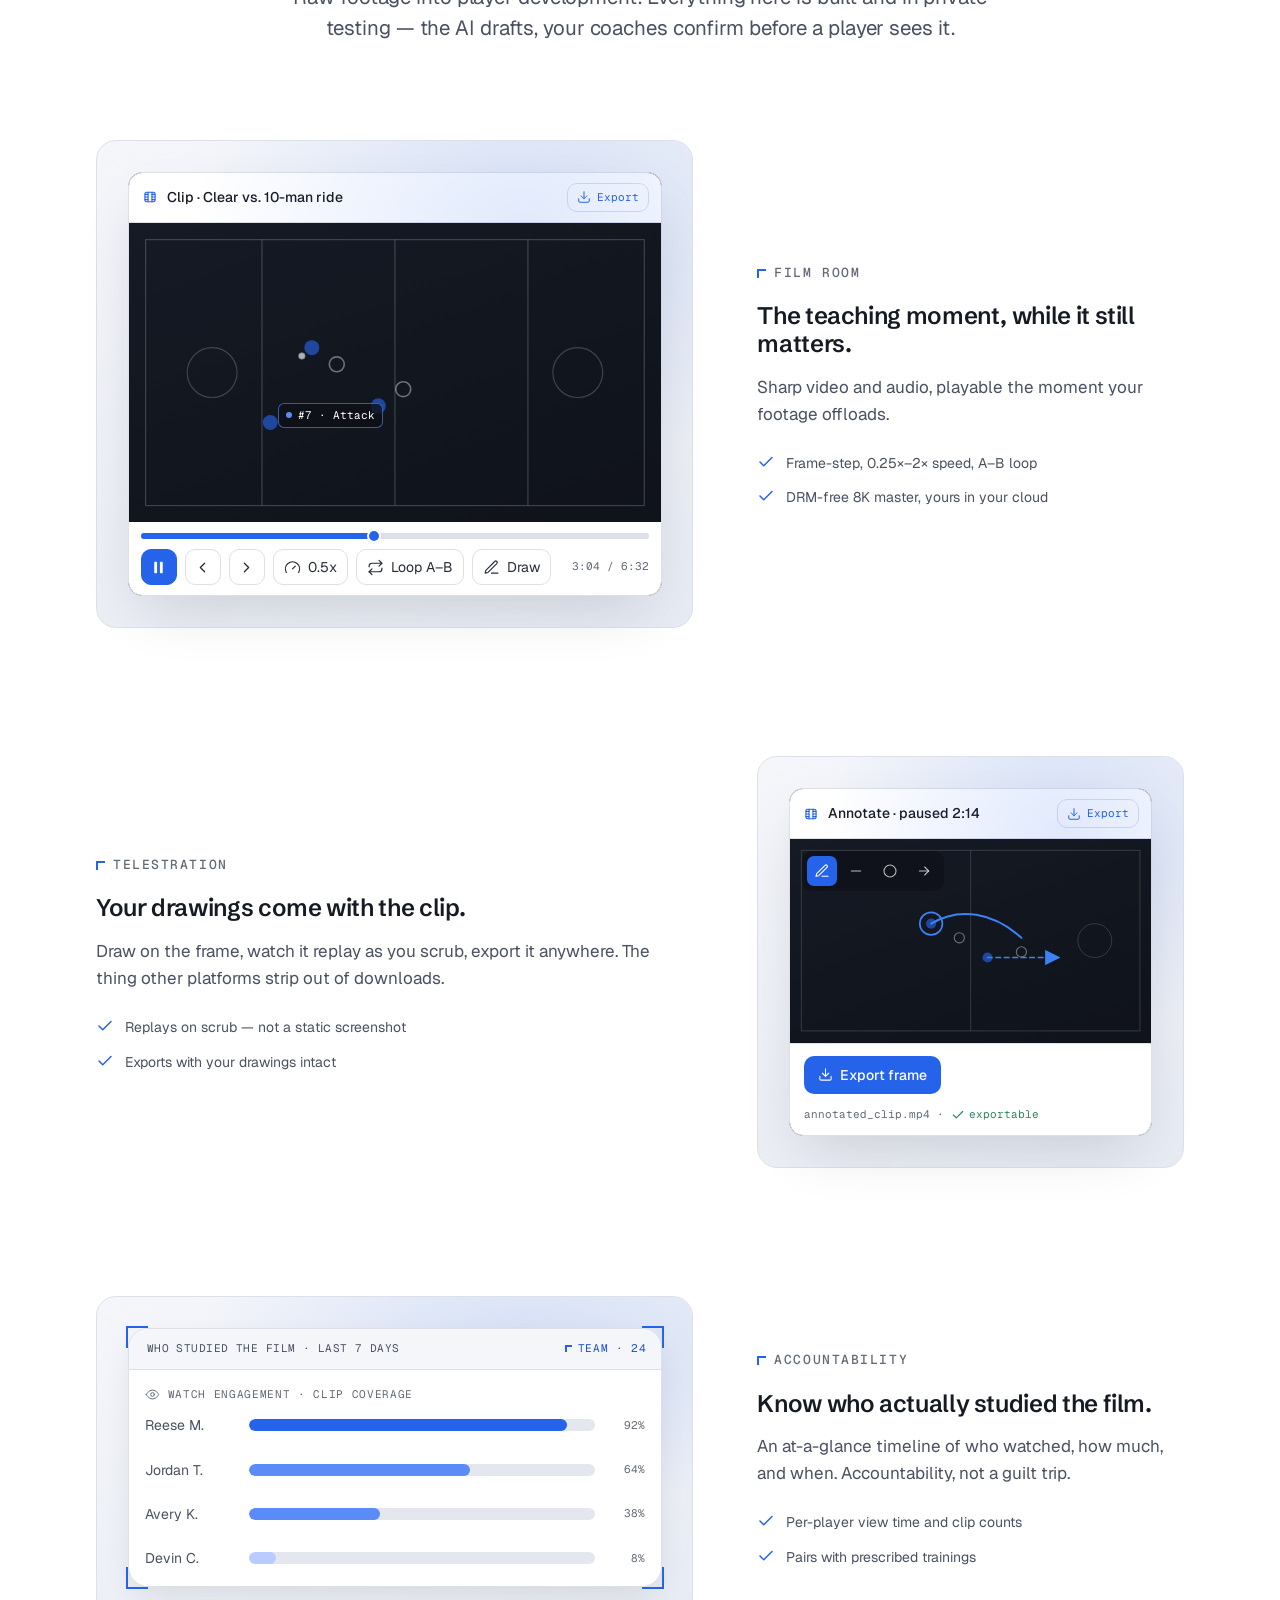
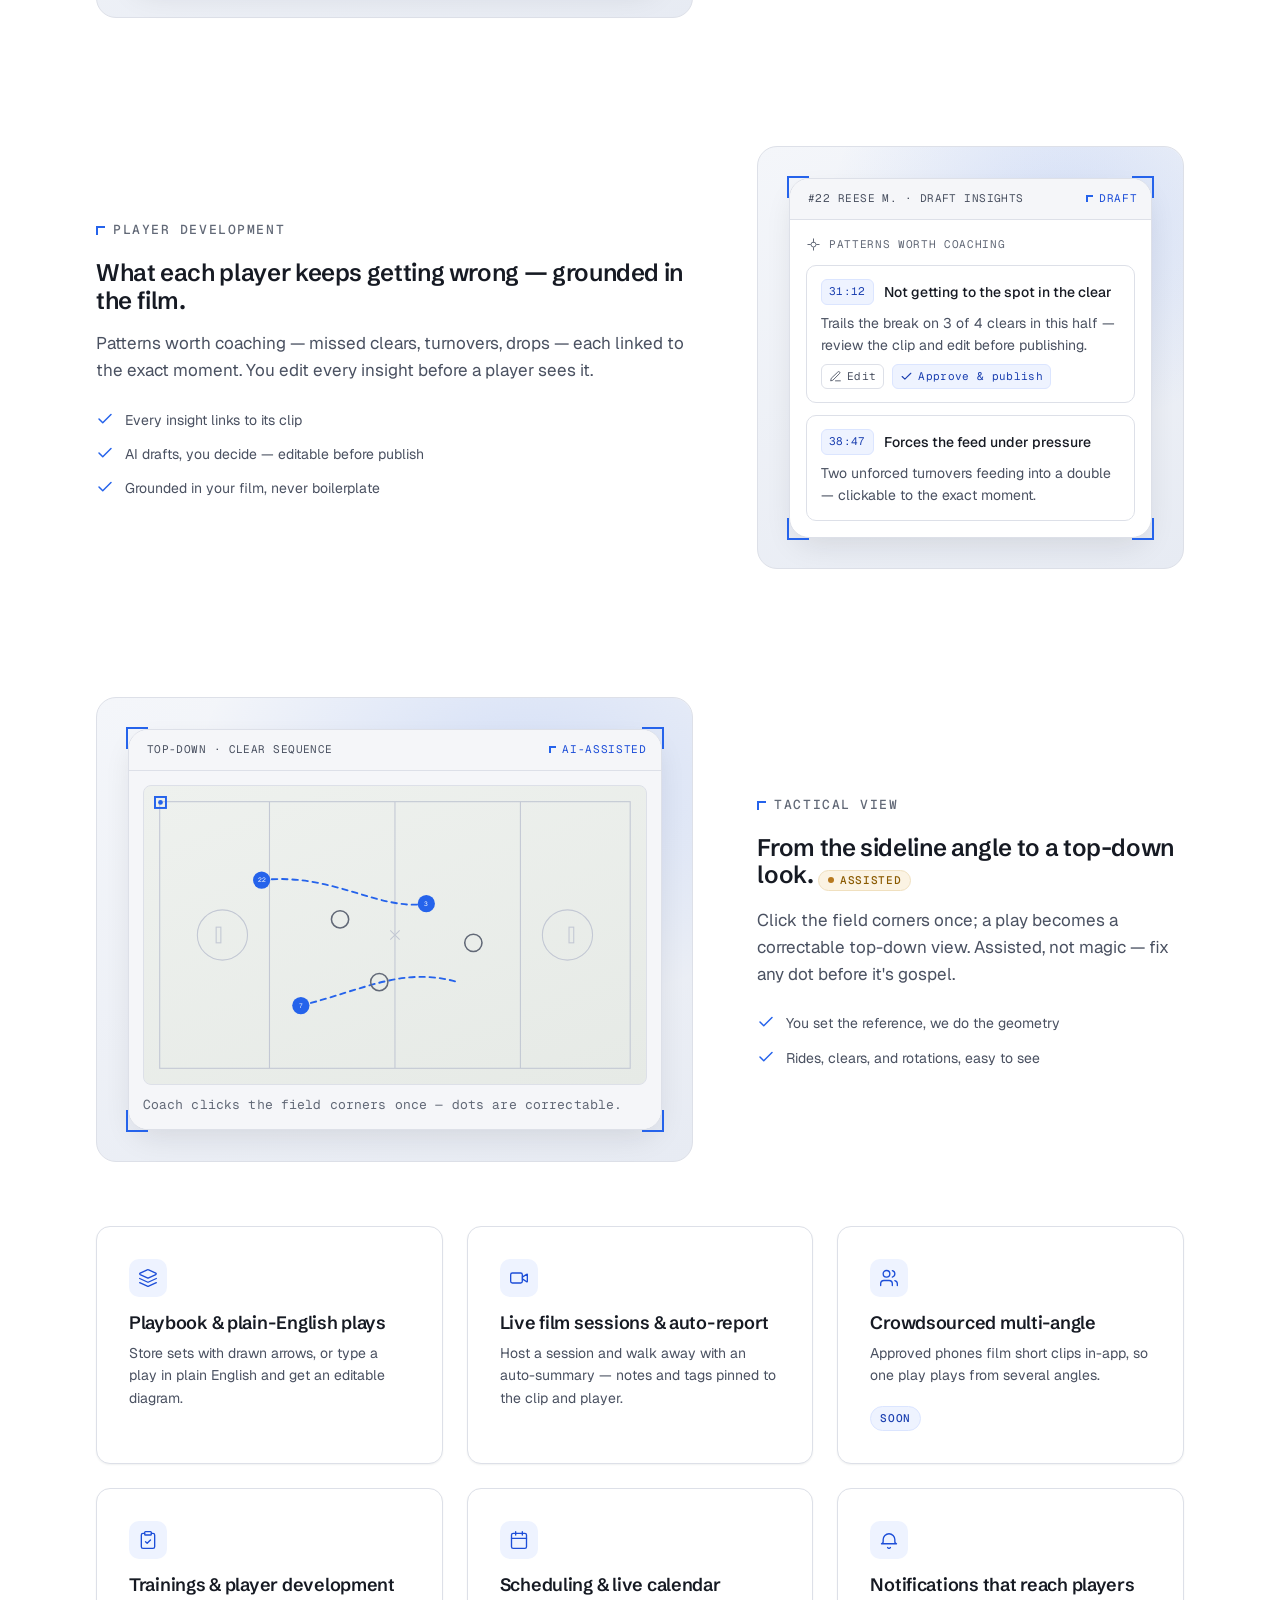
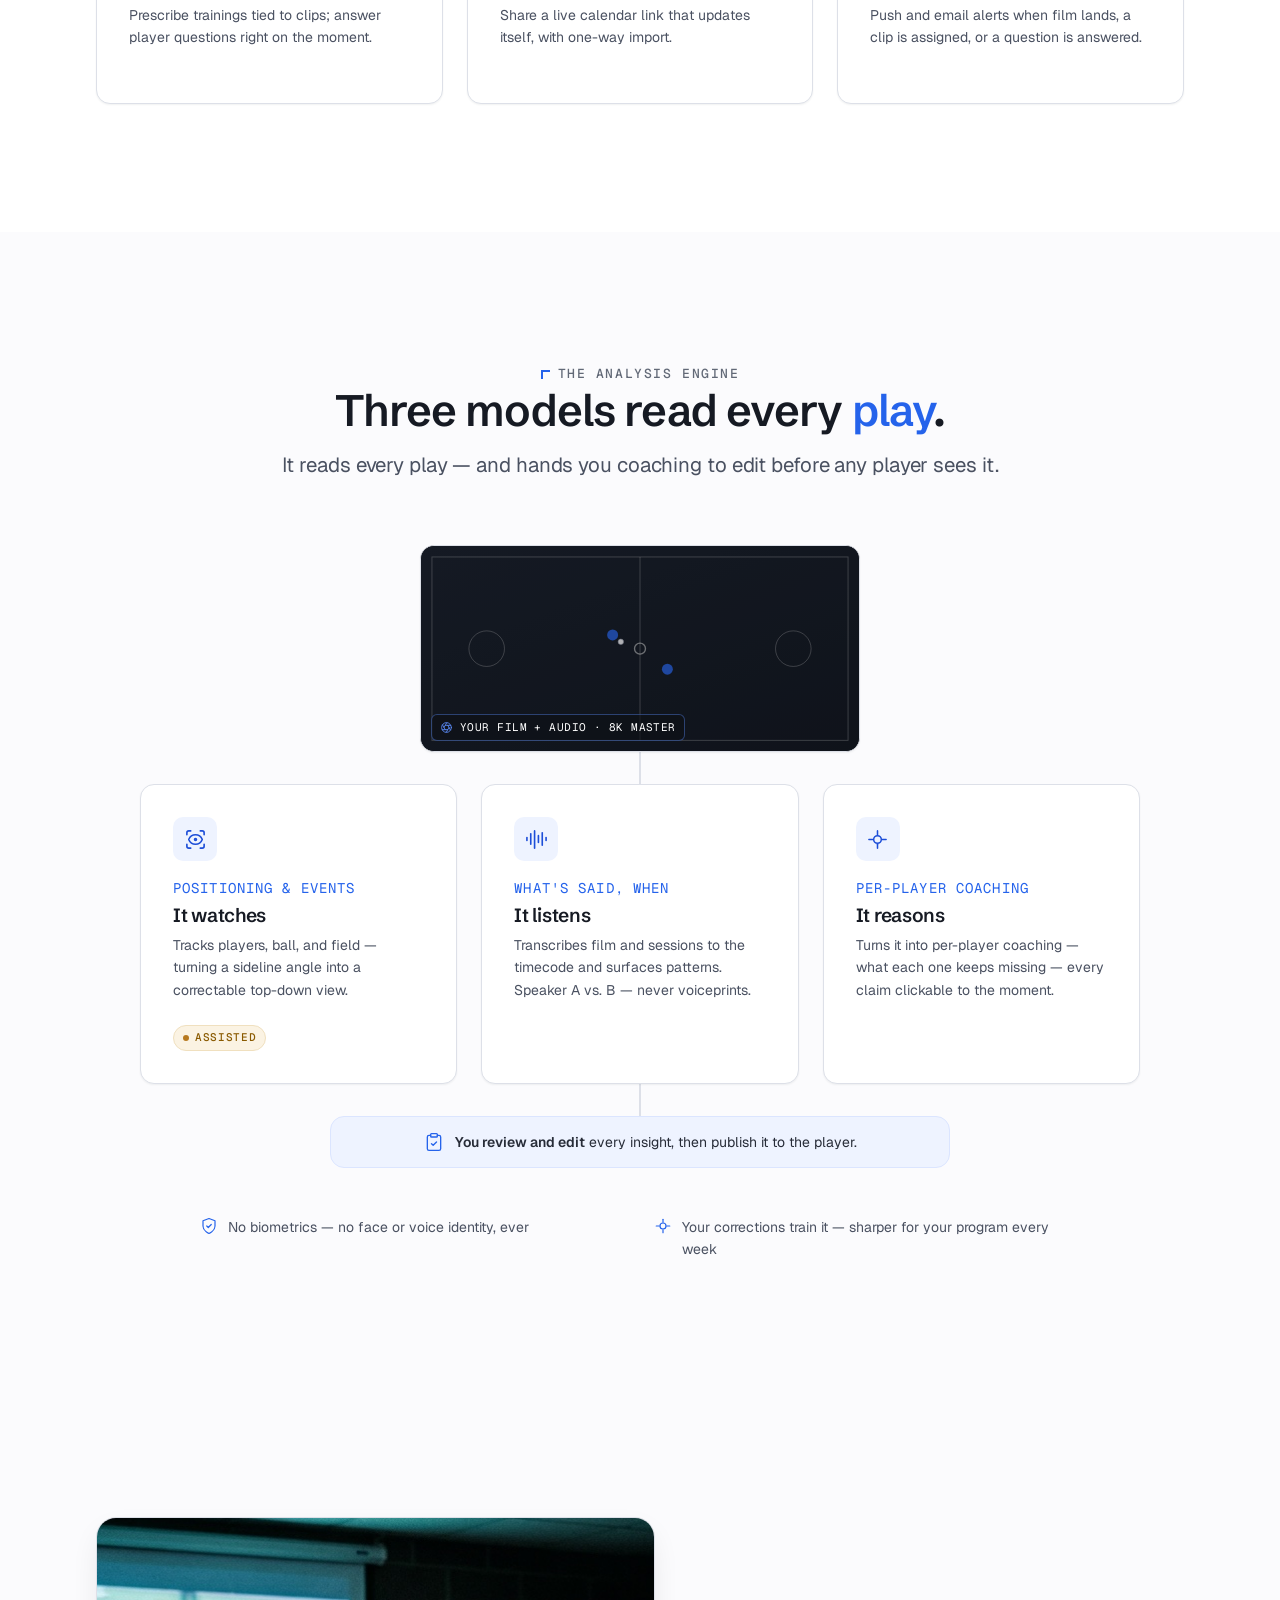
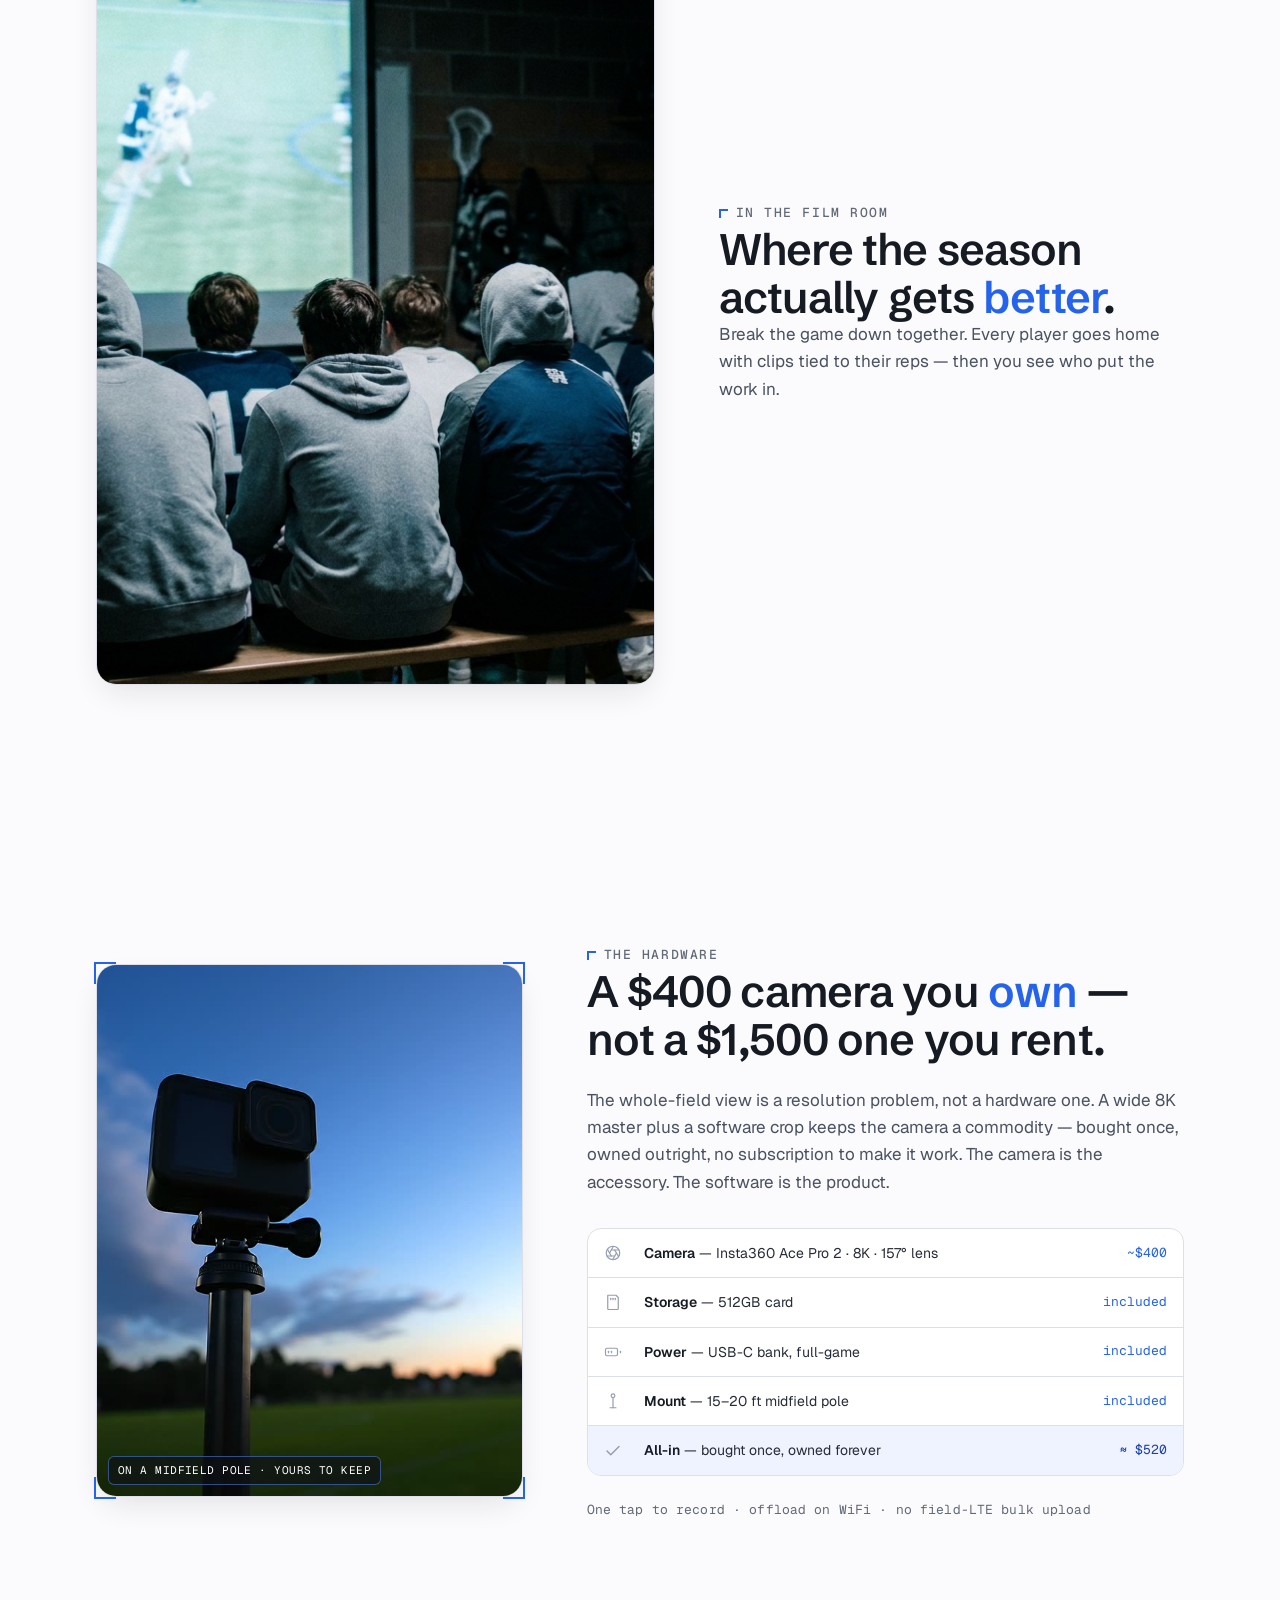
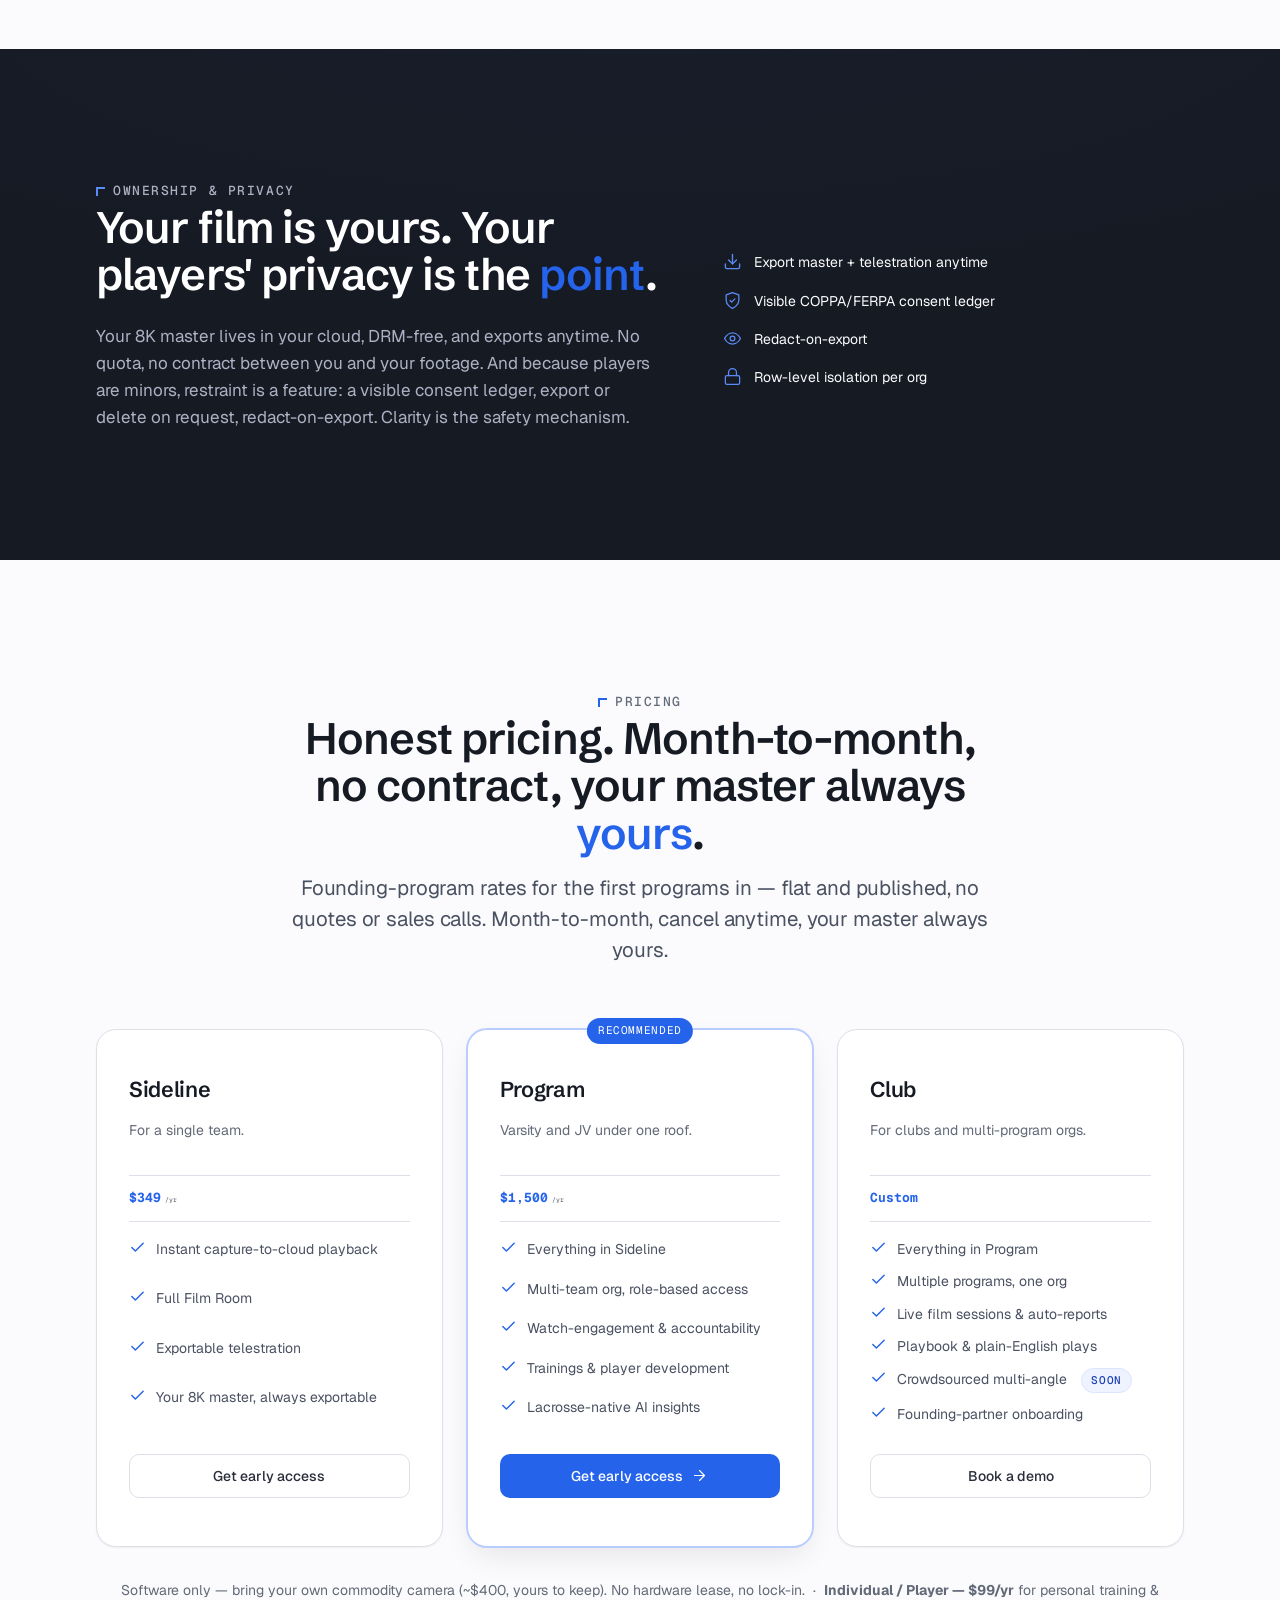
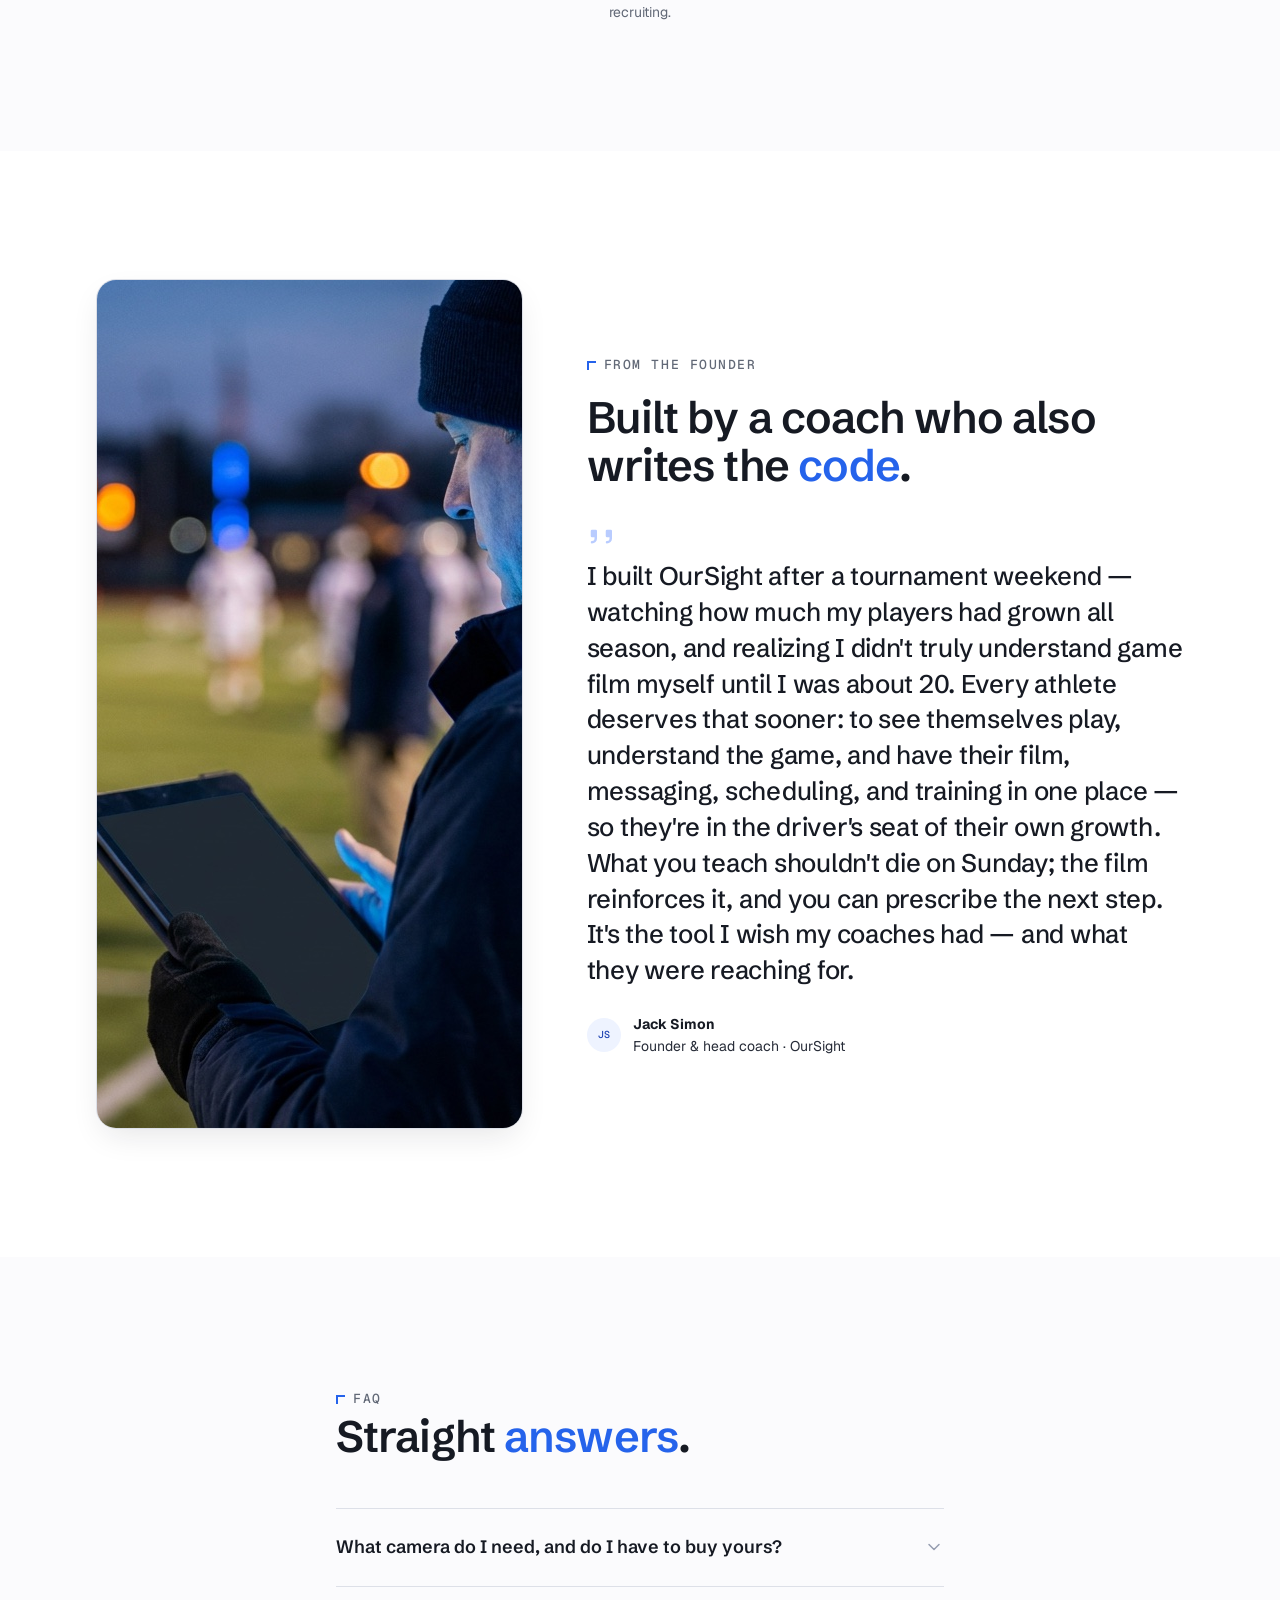
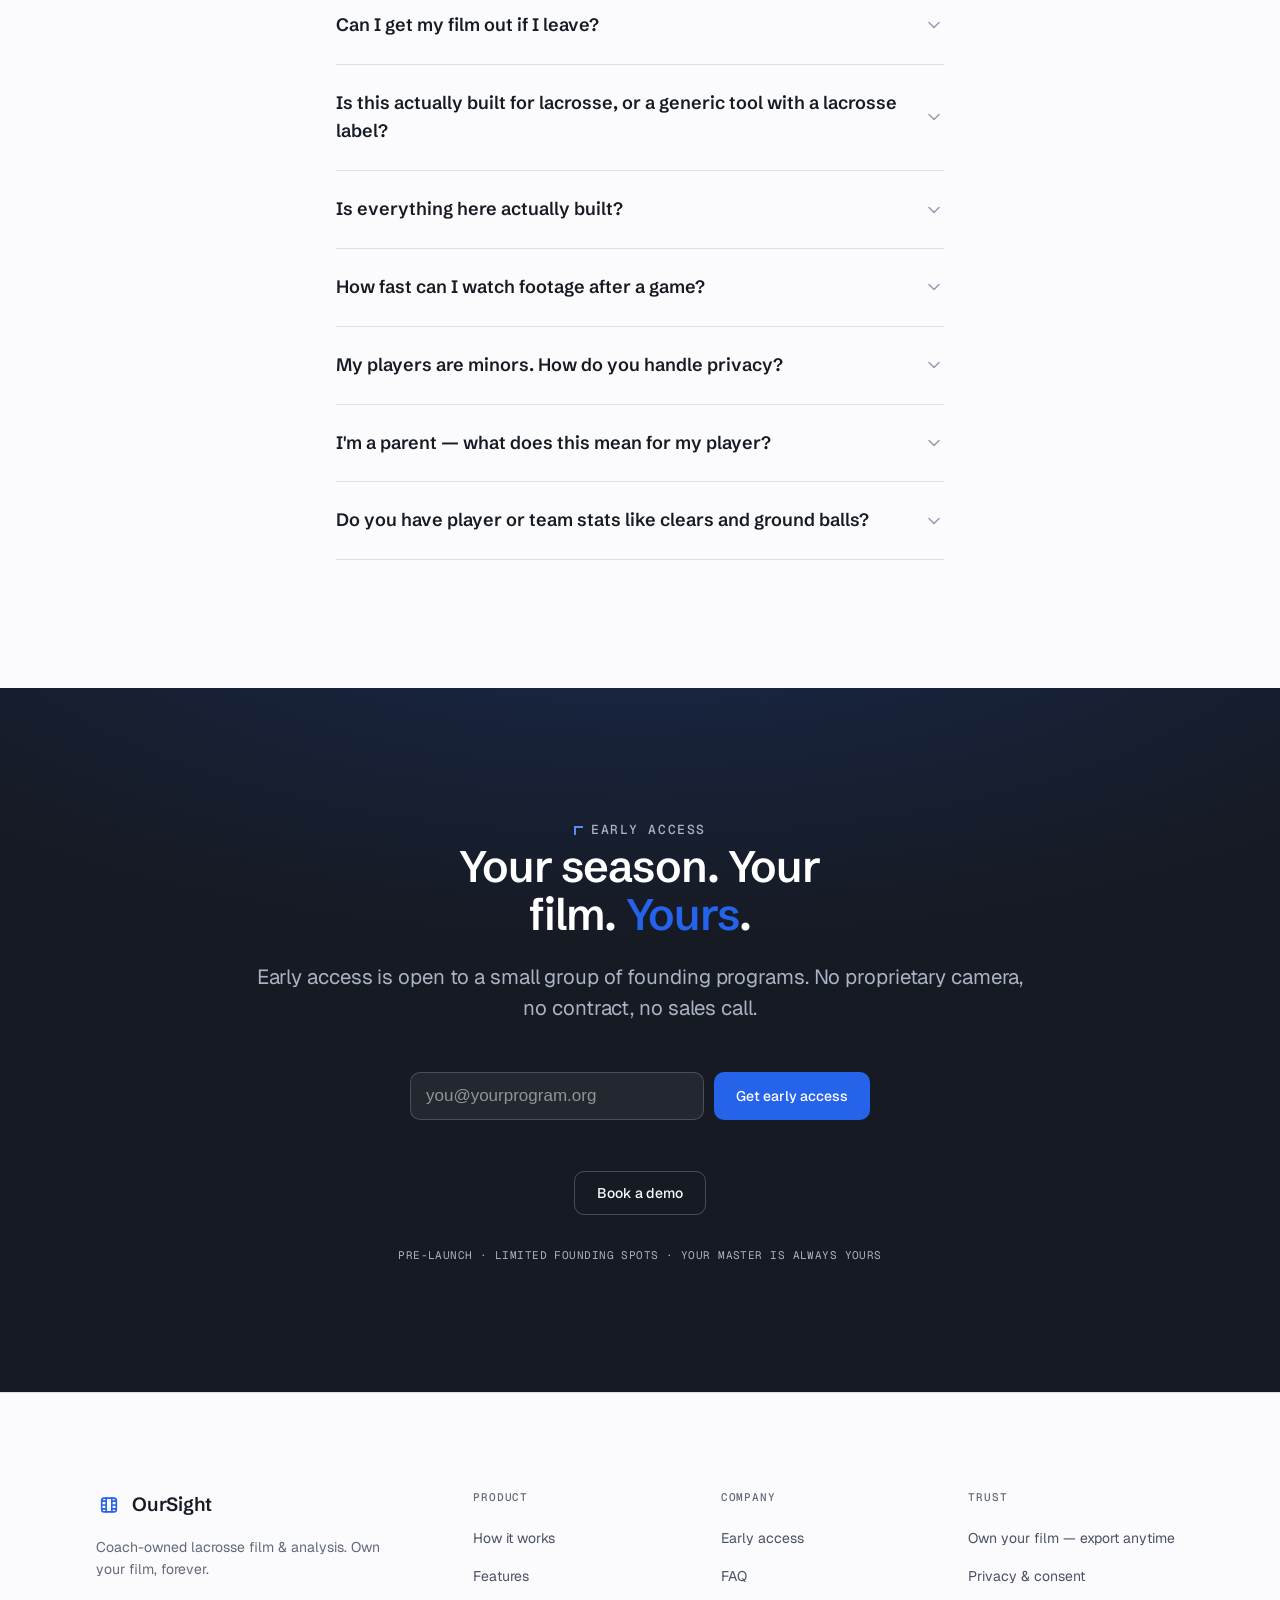
==== commit eb4e8aa8: "conversion+trust: founder story, single-CTA hero, perf, a11y, schema, pricing wedge Evidence-backed " ====
--- a/site/index.html
+++ b/site/index.html
@@ -31,7 +31,8 @@
 
 <link rel="preconnect" href="https://fonts.googleapis.com">
 <link rel="preconnect" href="https://fonts.gstatic.com" crossorigin>
-<link href="https://fonts.googleapis.com/css2?family=Schibsted+Grotesk:wght@500;600;700&family=Geist:wght@400;500;600&family=Geist+Mono:wght@400;500&display=swap" rel="stylesheet">
+<link rel="preload" as="style" href="https://fonts.googleapis.com/css2?family=Schibsted+Grotesk:wght@500;600;700&family=Geist:wght@400;500;600&family=Geist+Mono:wght@400;500&display=swap" onload="this.onload=null;this.rel='stylesheet'">
+<noscript><link rel="stylesheet" href="https://fonts.googleapis.com/css2?family=Schibsted+Grotesk:wght@500;600;700&family=Geist:wght@400;500;600&family=Geist+Mono:wght@400;500&display=swap"></noscript>
 
 <link rel="preload" as="image" href="assets/img/hero-lacrosse.jpg" fetchpriority="high">
 <link rel="stylesheet" href="assets/tokens.css">
@@ -47,6 +48,17 @@
   "description": "Coach-owned lacrosse film, analysis and team development. Whole-field 8K capture on a commodity camera you own, instant playback, exportable telestration, and lacrosse-native analysis. A no-lock-in alternative to Veo and Hudl.",
   "url": "https://oursight.app/",
   "offers": { "@type": "Offer", "category": "Subscription", "availability": "https://schema.org/PreOrder" }
+}
+</script>
+<script type="application/ld+json">
+{
+  "@context": "https://schema.org",
+  "@type": "Organization",
+  "name": "OurSight",
+  "url": "https://oursight.app/",
+  "logo": "https://oursight.app/assets/icons/icon-512.png",
+  "description": "Coach-owned lacrosse film, analysis and team development — a no-lock-in alternative to Veo and Hudl.",
+  "founder": { "@type": "Person", "name": "Jack Simon" }
 }
 </script>
 </head>
@@ -147,7 +159,7 @@
     <p class="lead hero__sub">Whole-field 8K capture on a camera you own. Instant playback, exportable, yours.</p>
     <div class="hero__cta">
       <a class="btn btn-primary btn-lg" href="#waitlist">Get early access <svg class="i-arrow" aria-hidden="true"><use href="#i-arrow"/></svg></a>
-      <a class="btn btn-ghost btn-lg" href="#how">See how it works</a>
+      <a class="hero__textlink" href="#how" style="align-self:center;font-weight:600;color:var(--text-strong);text-decoration:none;padding:8px 4px">See how it works →</a>
     </div>
   </div>
   <figure class="hero__media container container--wide" data-reveal data-reveal-delay="120">
@@ -662,7 +674,7 @@
     <div class="section-head section-head--center" data-reveal>
       <p class="eyebrow">Pricing</p>
       <h2>Honest pricing. Month-to-month, no contract, your master always <span class="ink">yours</span>.</h2>
-      <p class="lead measure" style="margin-inline:auto">Founding-program rates for the first programs in. Month-to-month, cancel anytime, your master always yours.</p>
+      <p class="lead measure" style="margin-inline:auto">Founding-program rates for the first programs in — flat and published, no quotes or sales calls. Month-to-month, cancel anytime, your master always yours.</p>
     </div>
 
     <div class="pricing-grid">
@@ -724,11 +736,11 @@
       <h2 style="margin:var(--s3) 0 var(--s5)">Built by a coach who also writes the <span class="ink">code</span>.</h2>
       <blockquote>
         <svg style="width:30px;height:30px;color:var(--blue-200);margin-bottom:8px" aria-hidden="true"><use href="#i-quote"/></svg>
-        I'm a head coach, and I write the code. I was tired of cameras we didn't own, footage that showed up after the lesson, and drawings I couldn't share. So I'm building the tool I wished I had — lacrosse-native, honest, yours to keep. If you coach lacrosse, I'd love your help shaping it.
+        I built OurSight after a tournament weekend — watching how much my players had grown all season, and realizing I didn't truly understand game film myself until I was about 20. Every athlete deserves that sooner: to see themselves play, understand the game, and have their film, messaging, scheduling, and training in one place — so they're in the driver's seat of their own growth. What you teach shouldn't die on Sunday; the film reinforces it, and you can prescribe the next step. It's the tool I wish my coaches had — and what they were reaching for.
       </blockquote>
       <div class="founder__sig">
-        <span class="avatar" style="width:34px;height:34px">OS</span>
-        <span class="who"><b>Head coach &amp; founder</b>OurSight</span>
+        <span class="avatar" style="width:34px;height:34px">JS</span>
+        <span class="who"><b>Jack Simon</b>Founder &amp; head coach · OurSight</span>
       </div>
     </div>
   </div>
--- a/site/assets/tokens.css
+++ b/site/assets/tokens.css
@@ -22,7 +22,7 @@
   --gray-200: #dde0e8;
   --gray-300: #c3c8d4;
   --gray-400: #969db0;
-  --gray-500: #6b7384;
+  --gray-500: #626977;
   --gray-600: #4a5161;
   --gray-700: #353b49;
   --gray-800: #272c38;
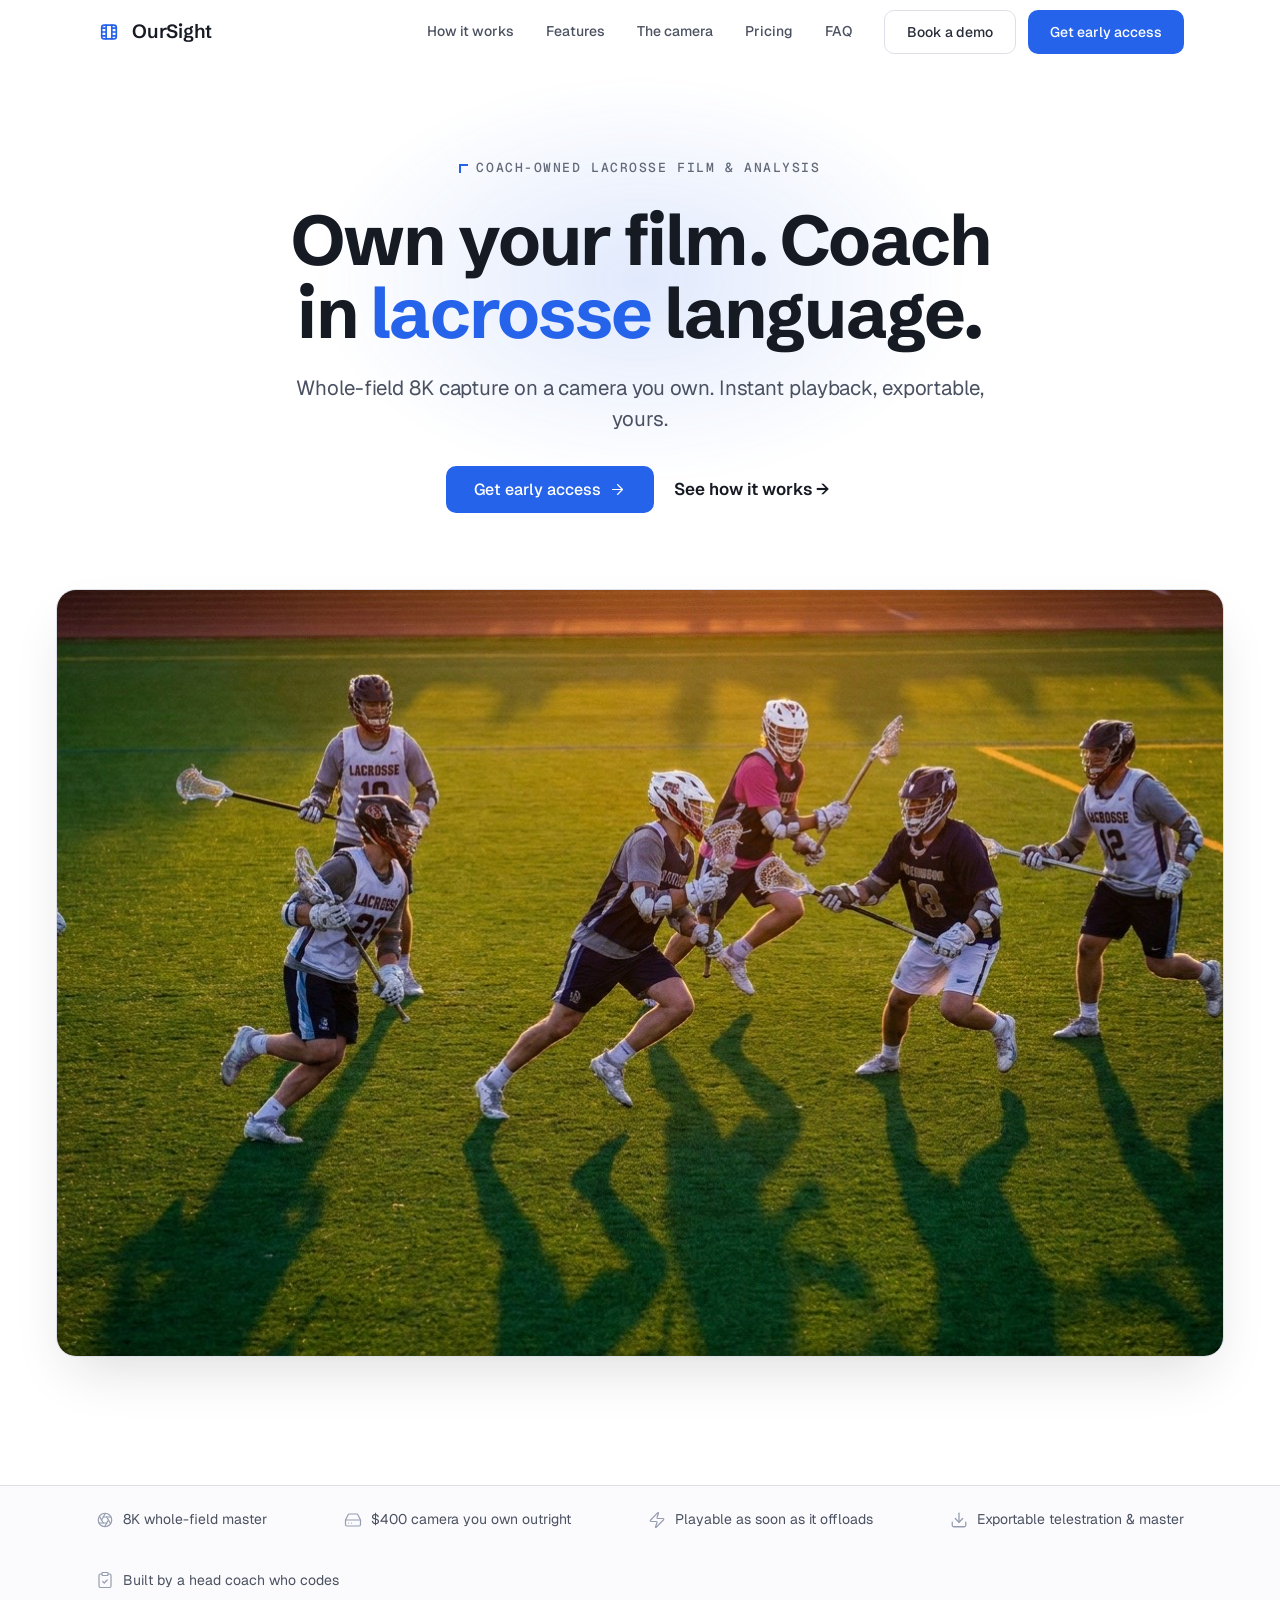
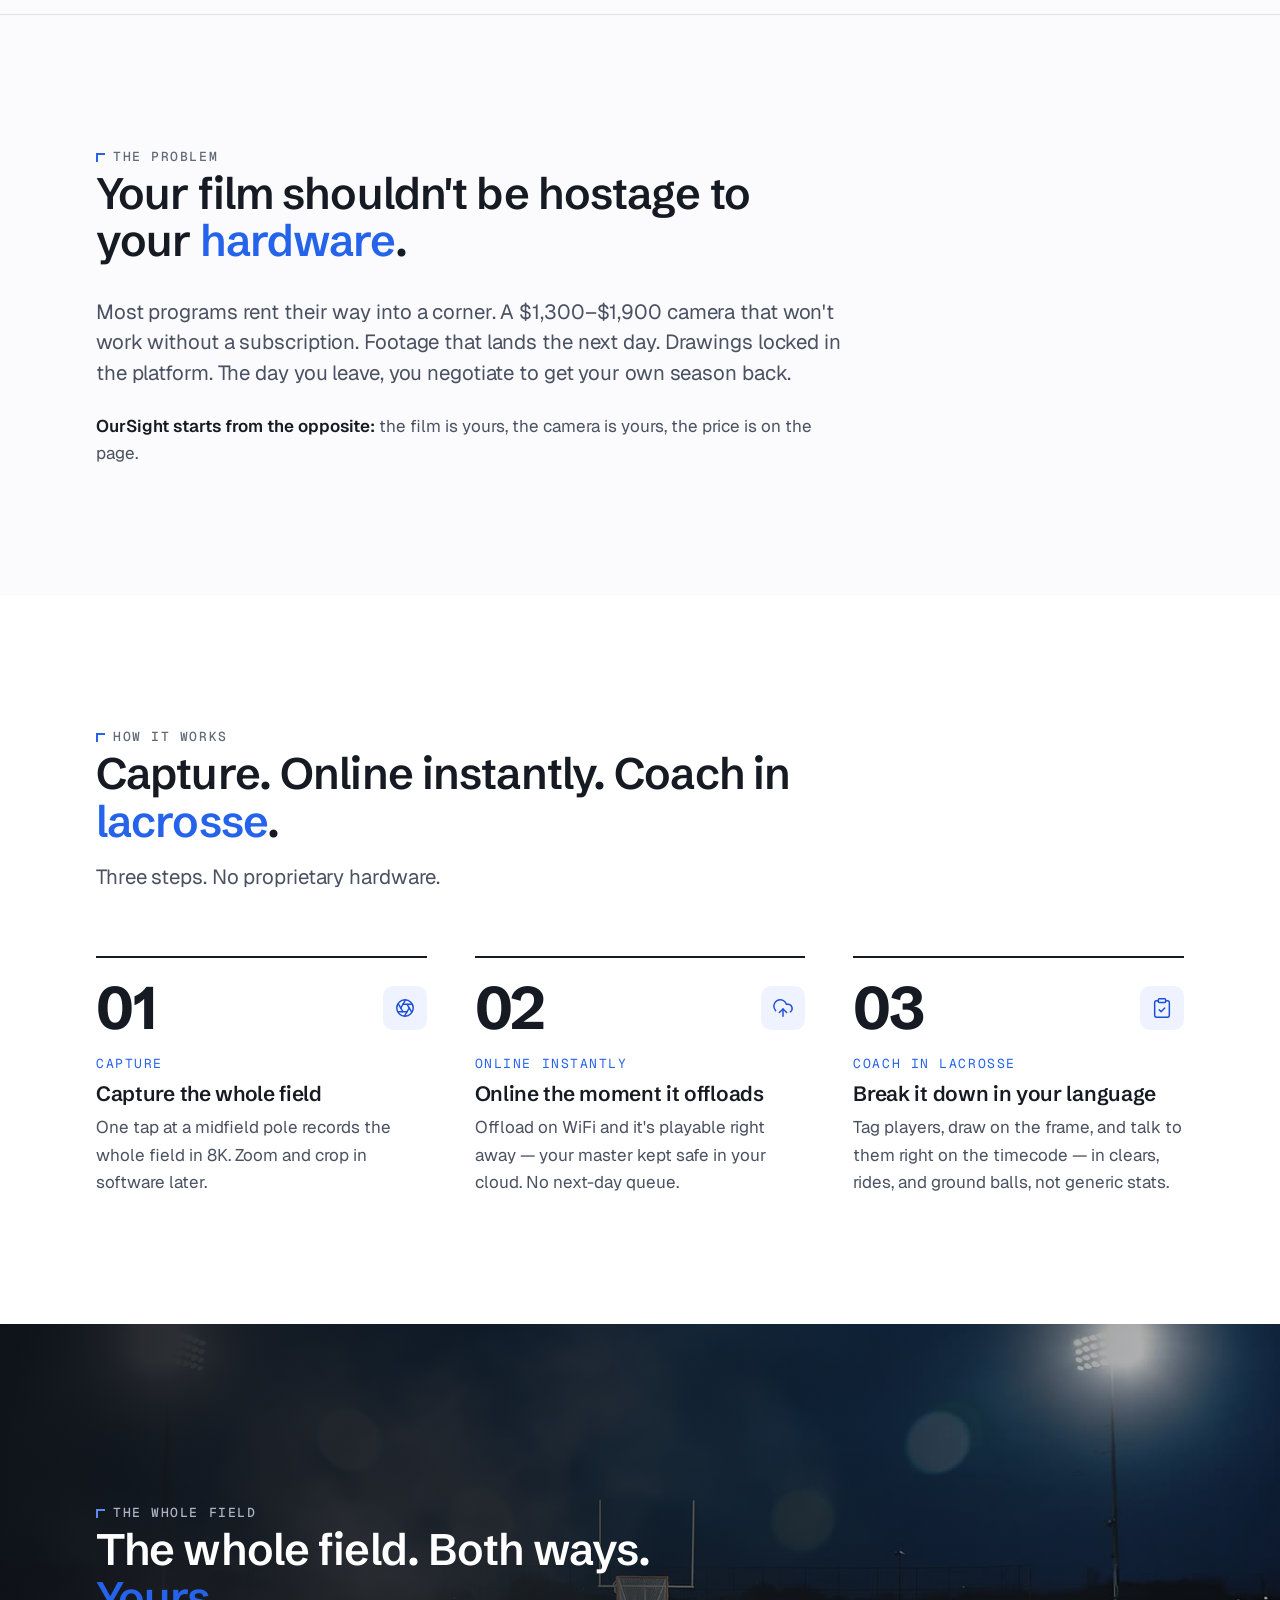
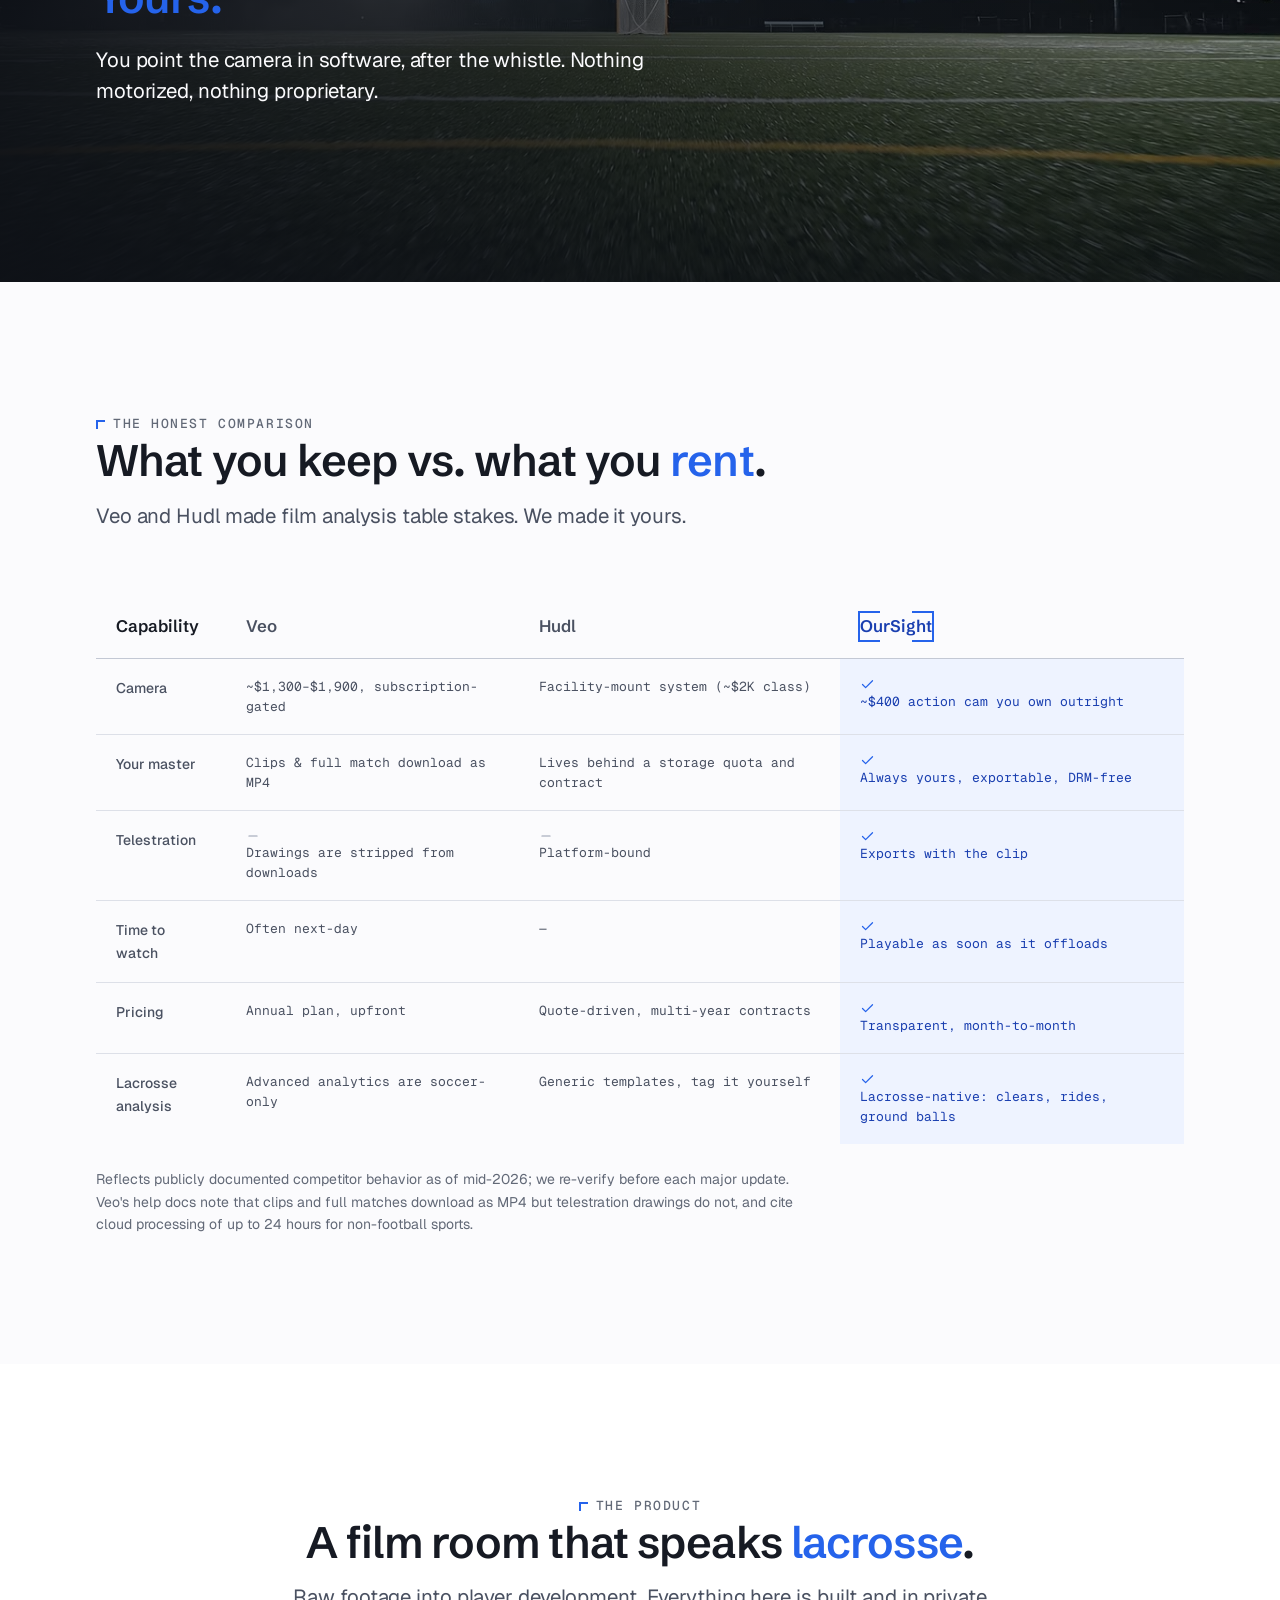
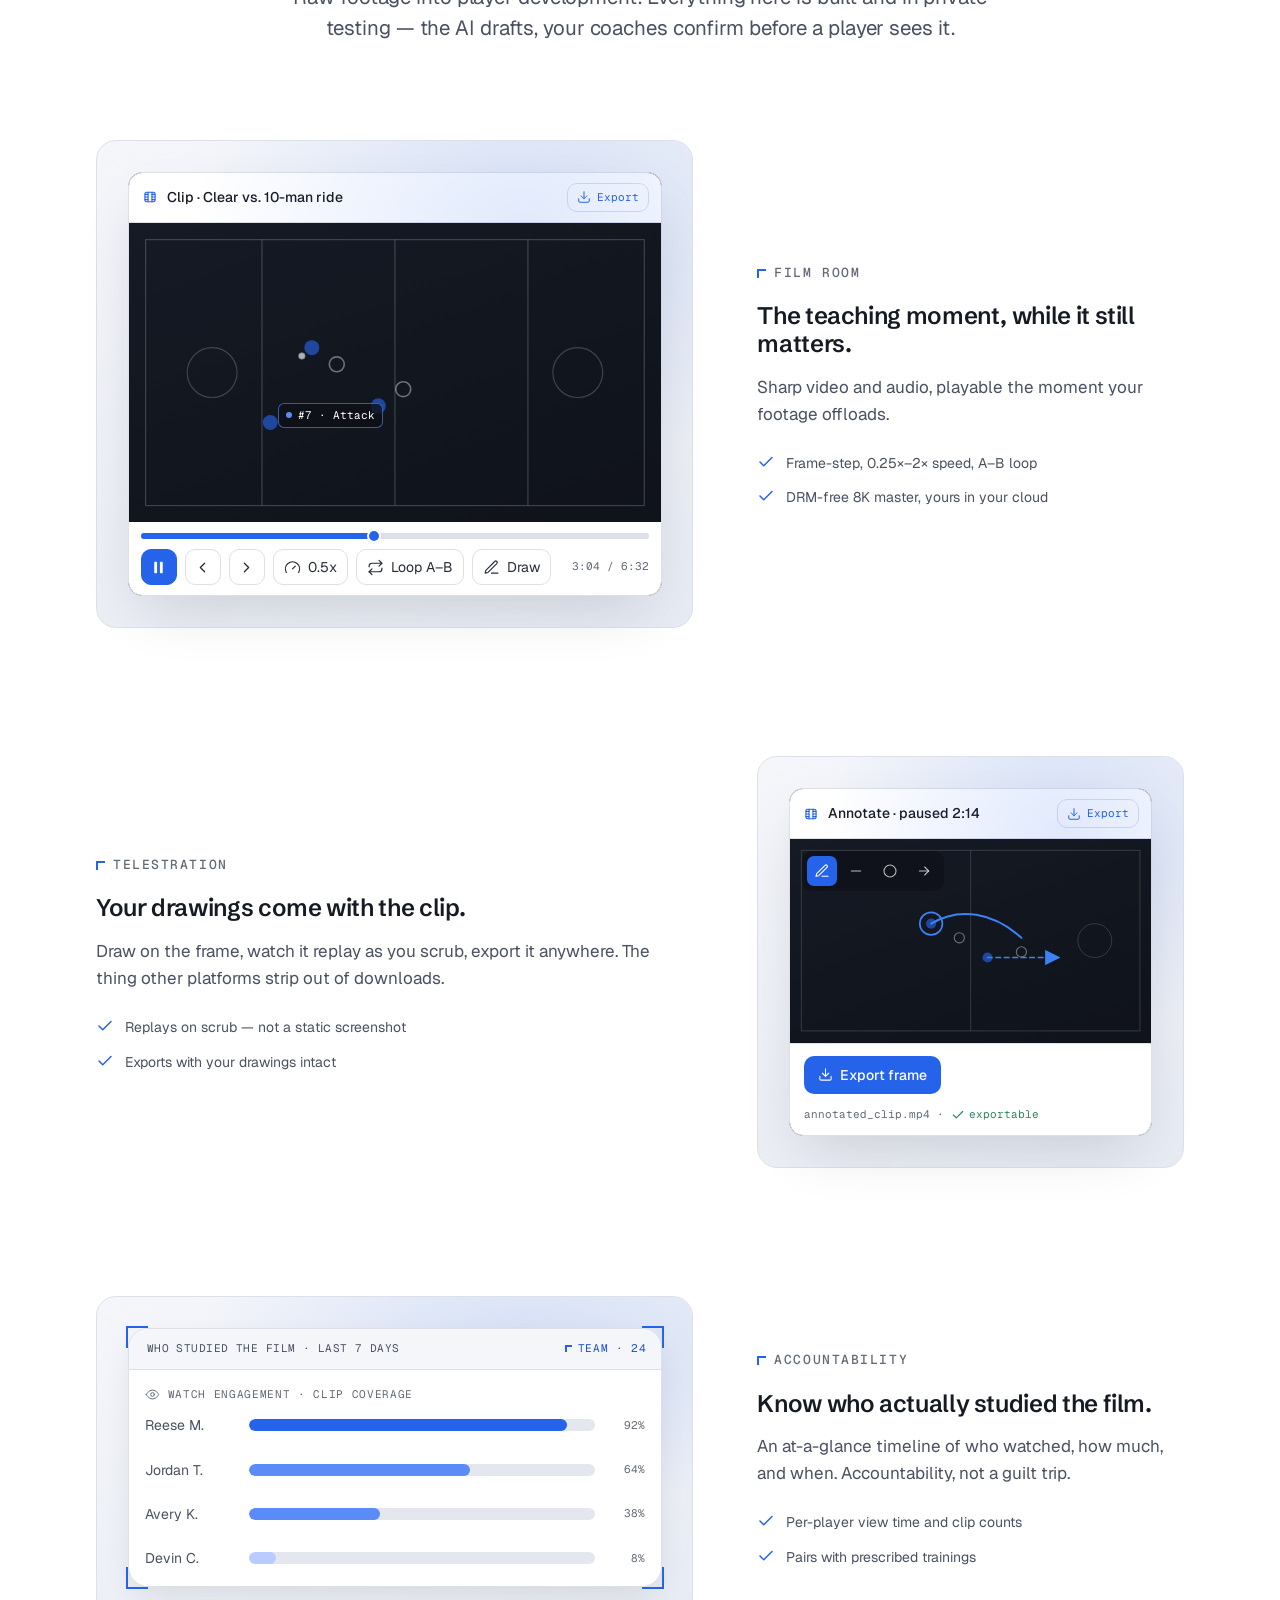
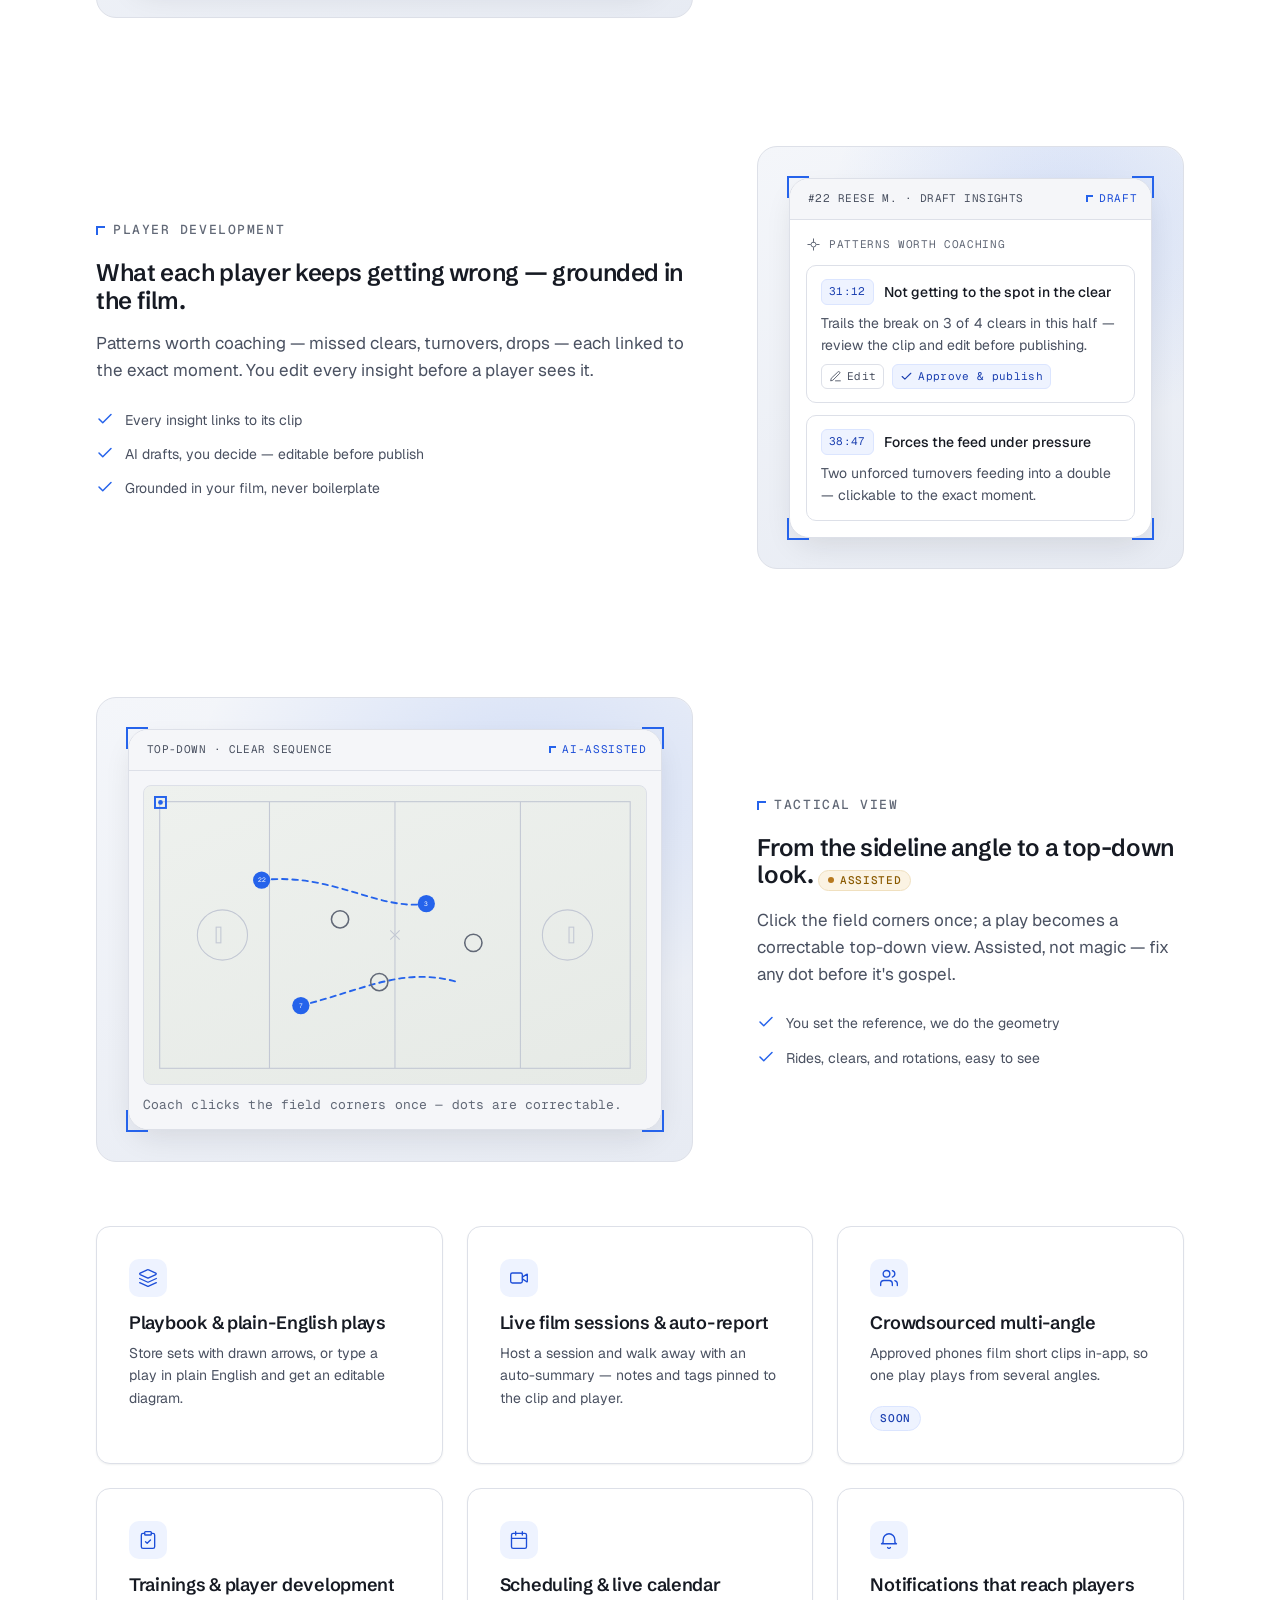
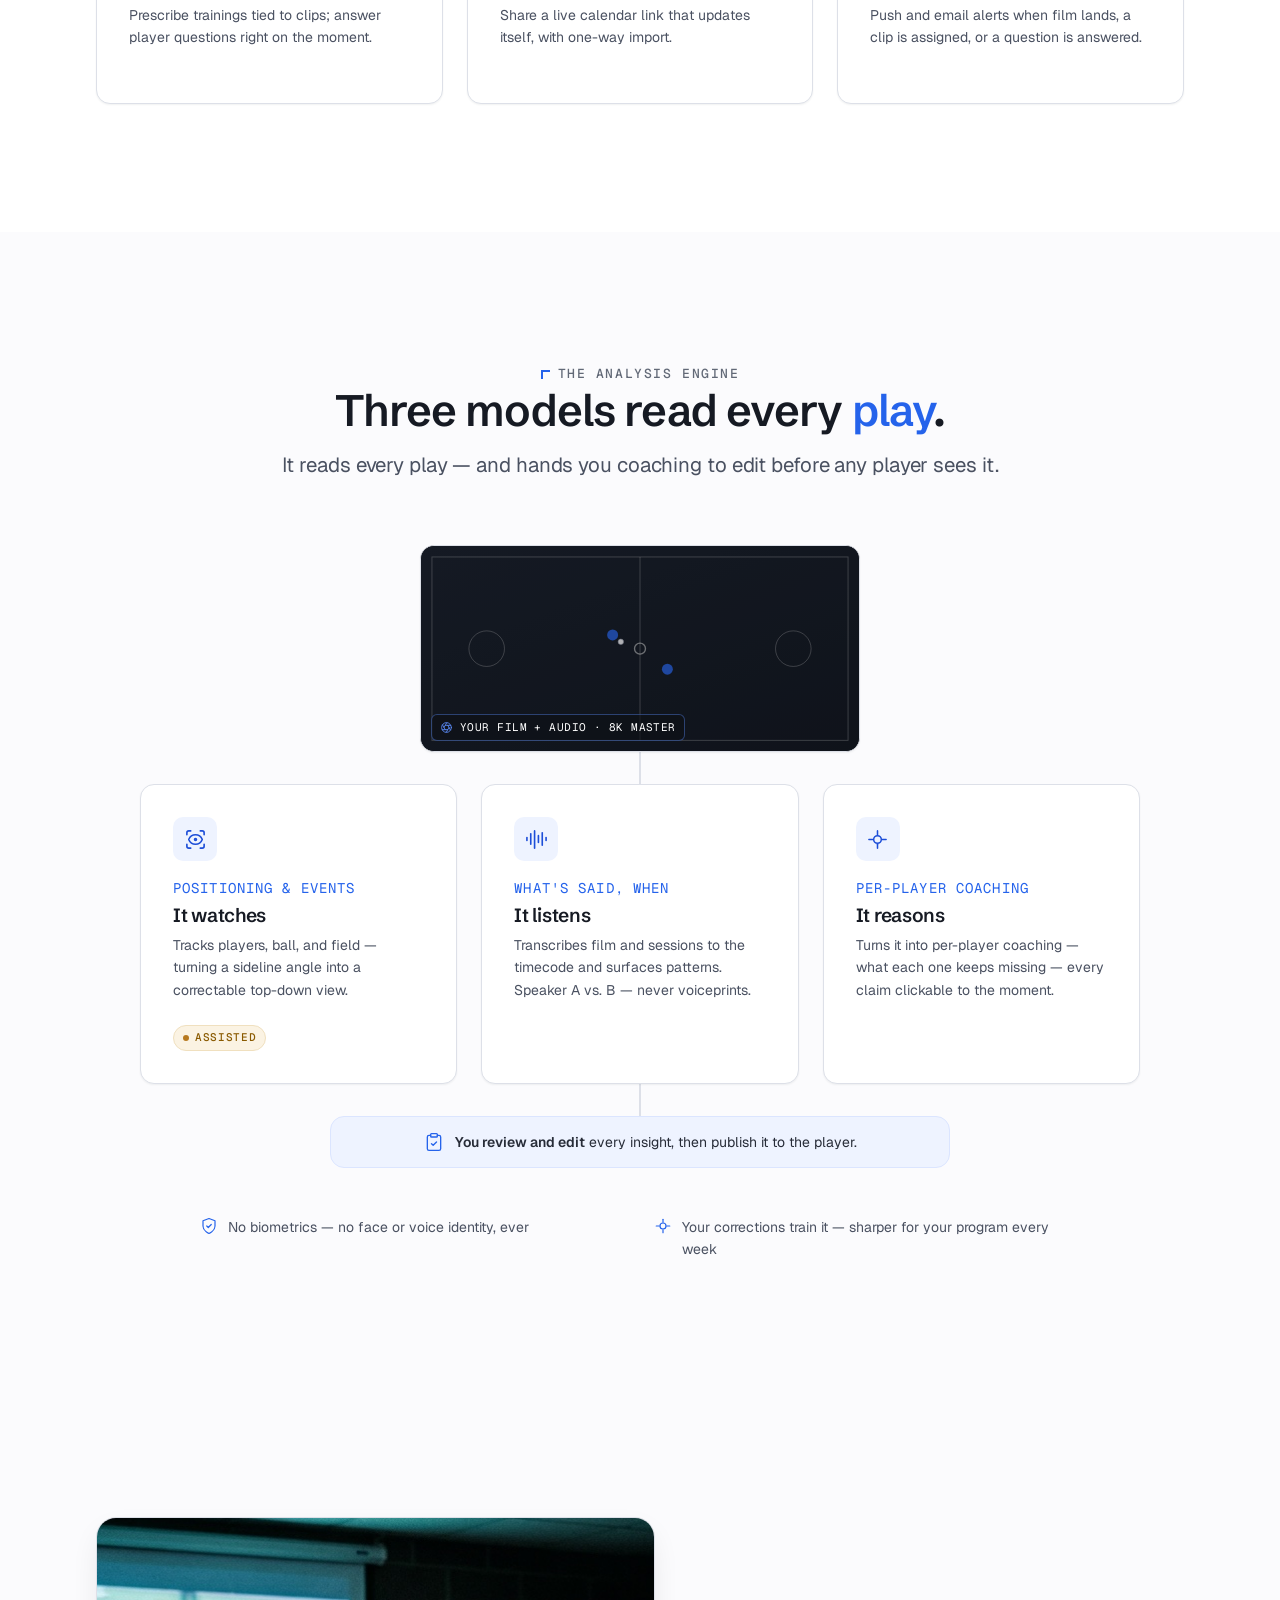
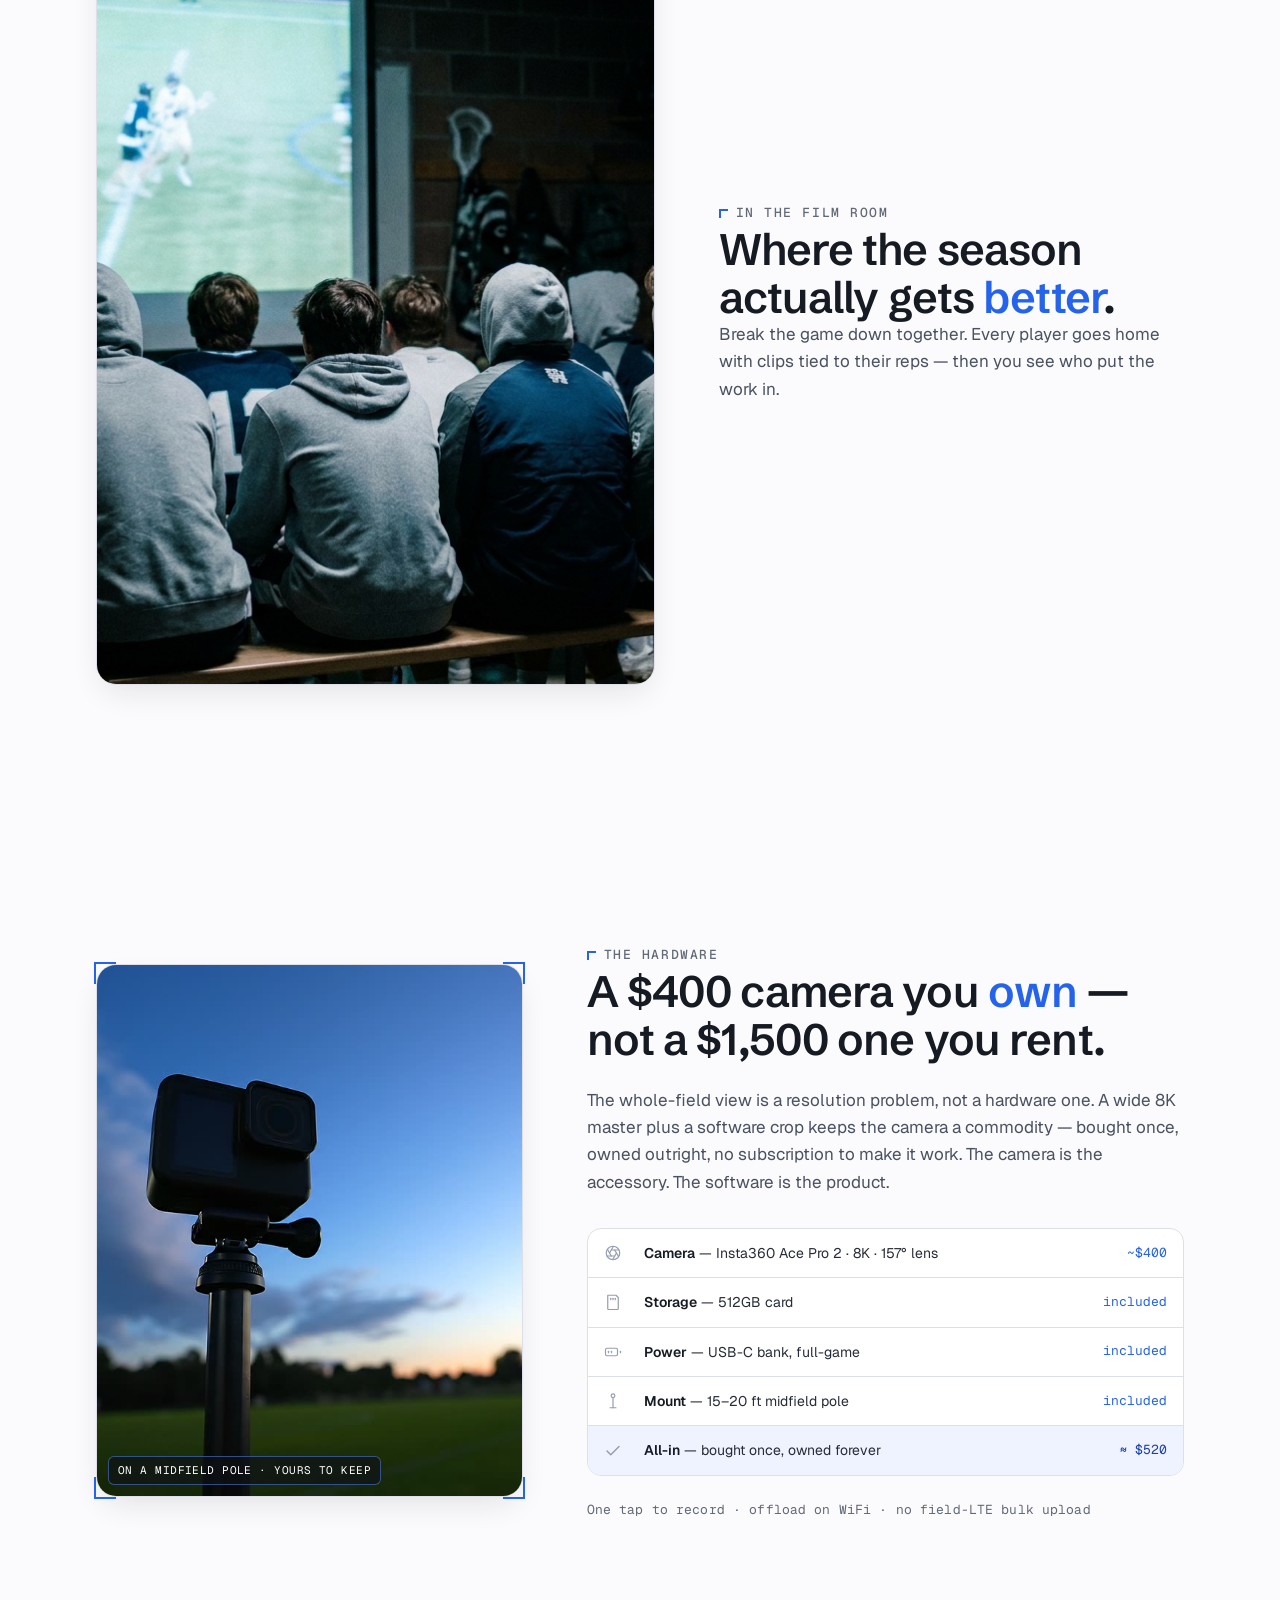
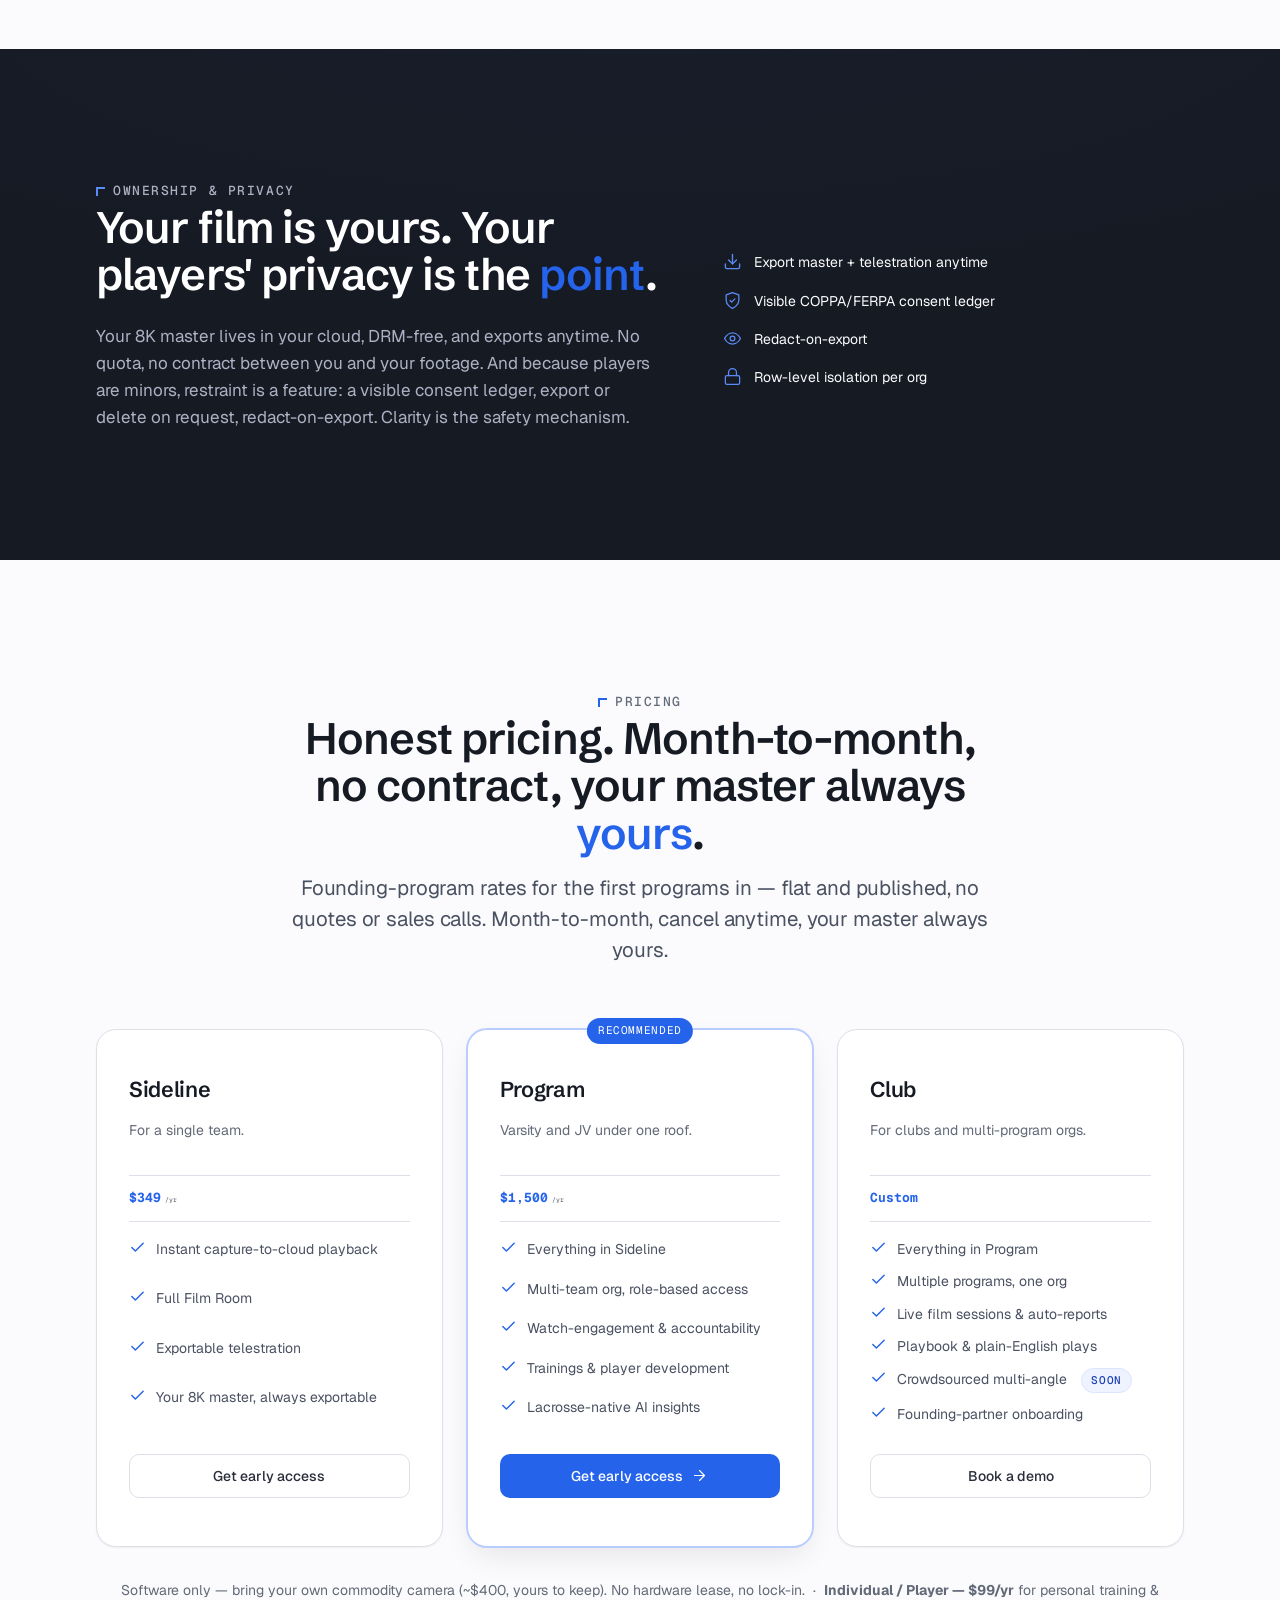
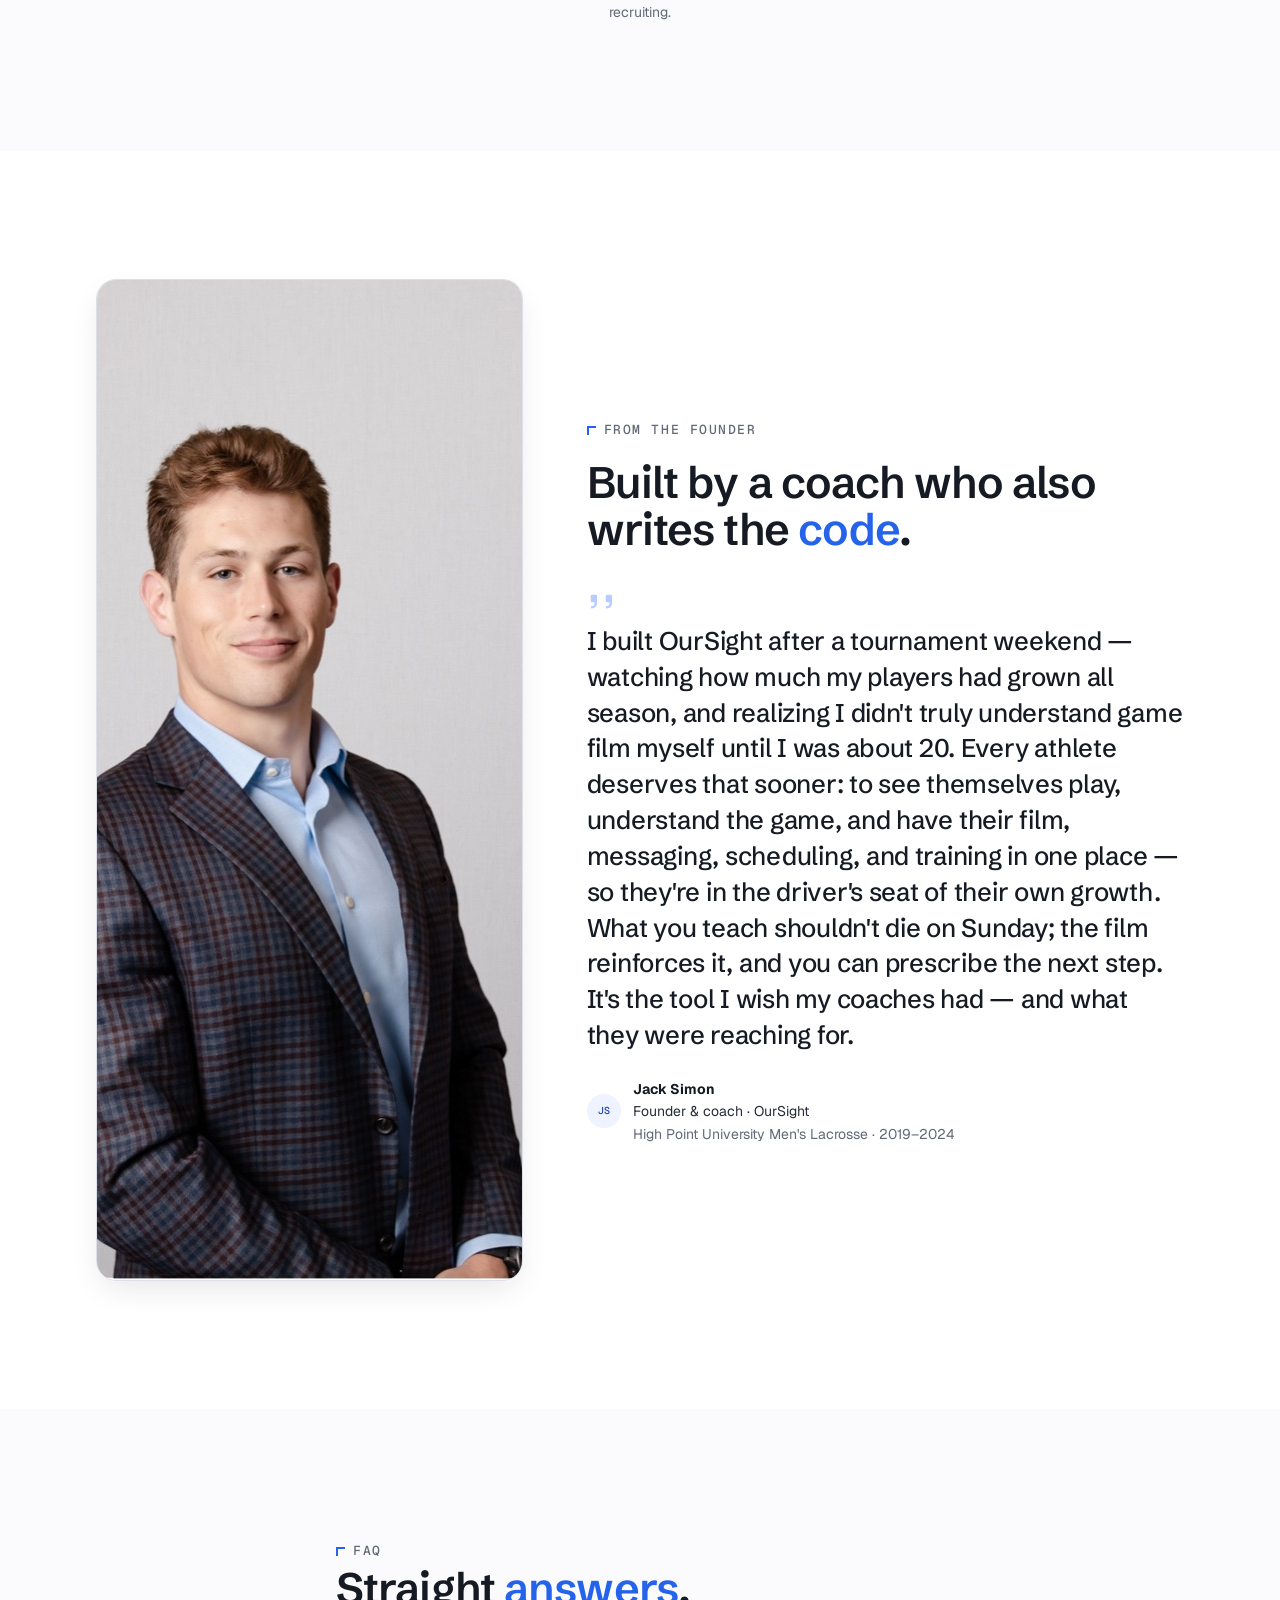
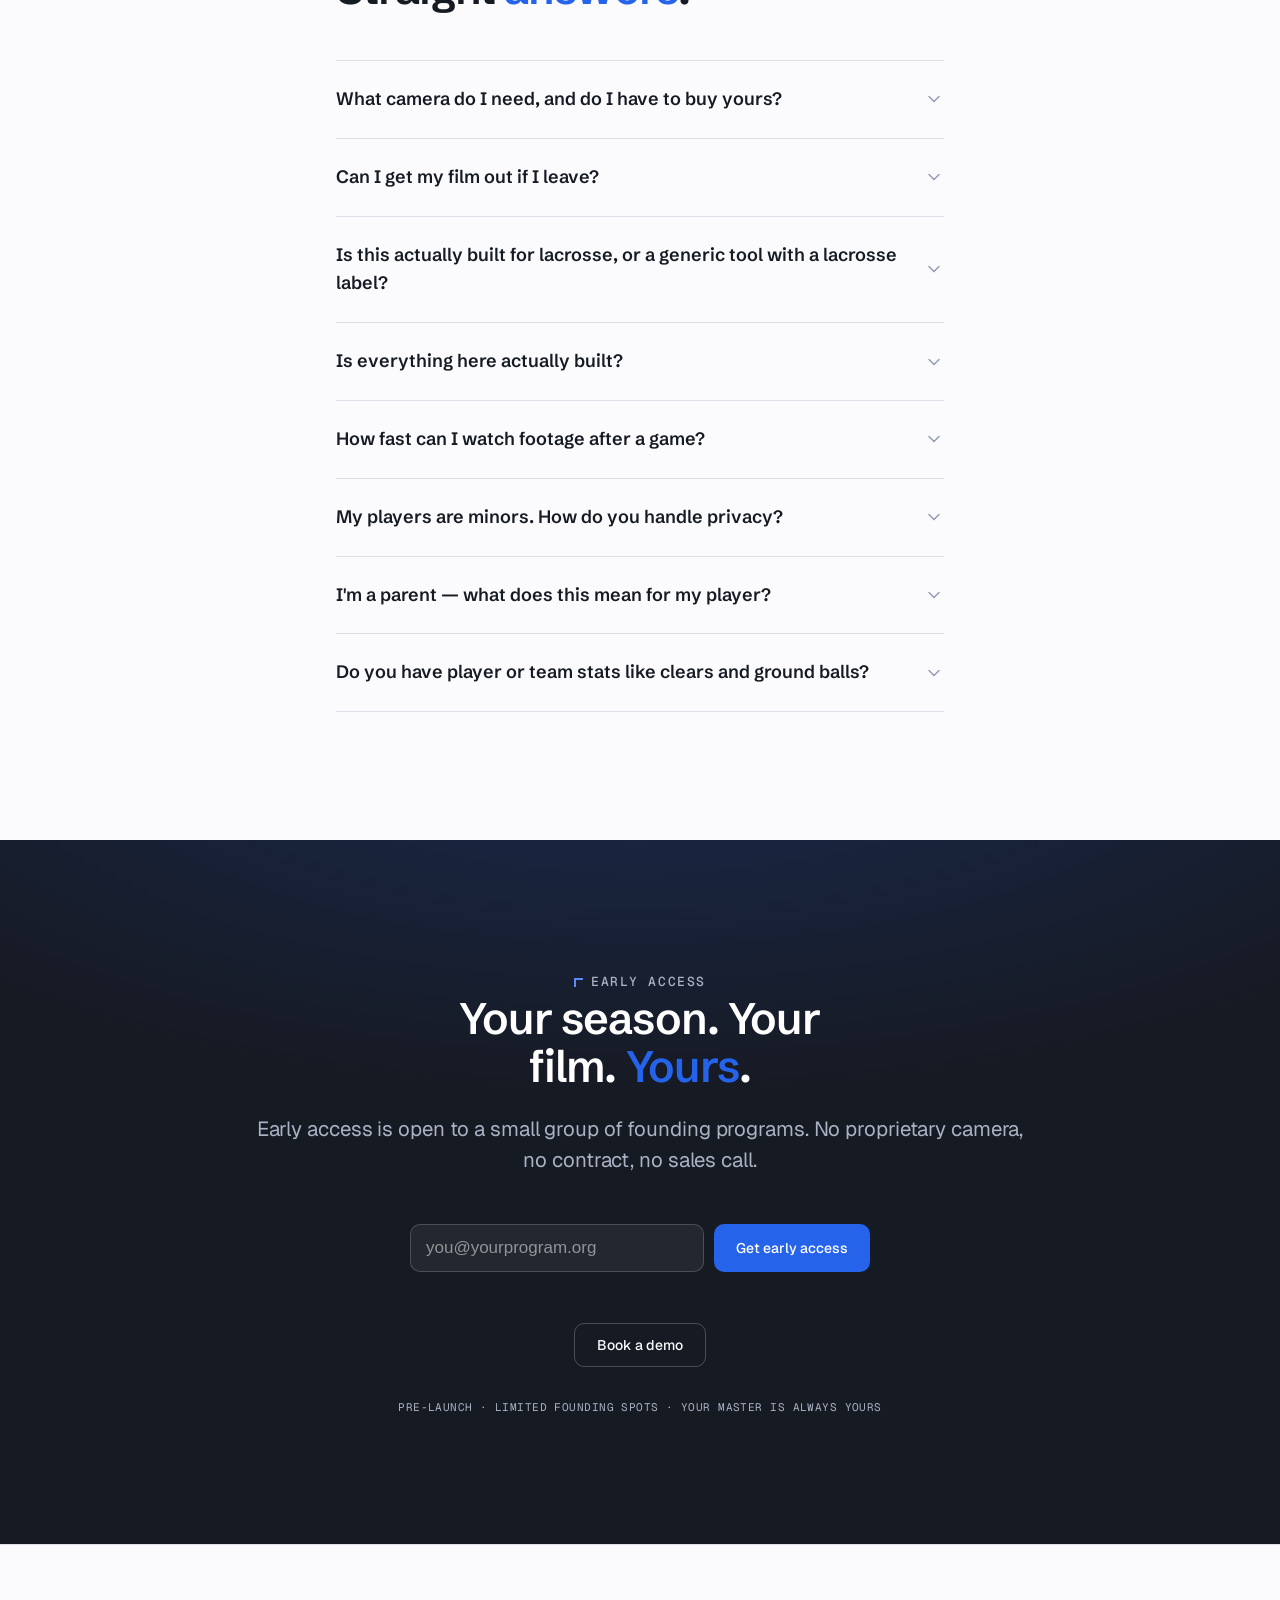
==== commit 425af0c6: "founder: real headshot + High Point D1 credential; portrait frame - Swap stock coach image for Jack " ====
--- a/site/index.html
+++ b/site/index.html
@@ -729,7 +729,7 @@
 <section class="section">
   <div class="container founder">
     <div class="founder__photo" data-reveal>
-      <img src="assets/img/coach-tablet.jpg" alt="A lacrosse coach reviewing game film on a tablet on the sideline at dusk" loading="lazy" width="1264" height="848">
+      <img src="assets/img/founder-jack.jpg" alt="Jack Simon, founder of OurSight and former High Point University lacrosse player" loading="lazy" width="857" height="1000">
     </div>
     <div class="founder__body" data-reveal>
       <p class="eyebrow">From the founder</p>
@@ -740,7 +740,7 @@
       </blockquote>
       <div class="founder__sig">
         <span class="avatar" style="width:34px;height:34px">JS</span>
-        <span class="who"><b>Jack Simon</b>Founder &amp; head coach · OurSight</span>
+        <span class="who"><b>Jack Simon</b>Founder &amp; coach · OurSight<br><span style="color:var(--muted)">High Point University Men's Lacrosse · 2019–2024</span></span>
       </div>
     </div>
   </div>
--- a/site/assets/styles.css
+++ b/site/assets/styles.css
@@ -540,7 +540,7 @@
 /* ---------------- Founder ---------------- */
 .founder { display: grid; grid-template-columns: 5fr 7fr; gap: clamp(28px,5vw,64px); align-items: center; }
 .founder__photo { border-radius: var(--r-lg); overflow: hidden; border: 1px solid var(--border); box-shadow: var(--shadow-md); }
-.founder__photo img { width: 100%; aspect-ratio: 3/2; object-fit: cover; }
+.founder__photo img { width: 100%; aspect-ratio: 4/5; object-fit: cover; object-position: center 20%; }
 .founder blockquote { font-family: var(--font-display); font-size: clamp(1.25rem, 2.2vw, 1.6rem); line-height: 1.4;
   letter-spacing: -.01em; color: var(--text-strong); font-weight: 500; }
 .founder__sig { margin-top: var(--s4); display: flex; align-items: center; gap: 12px; }
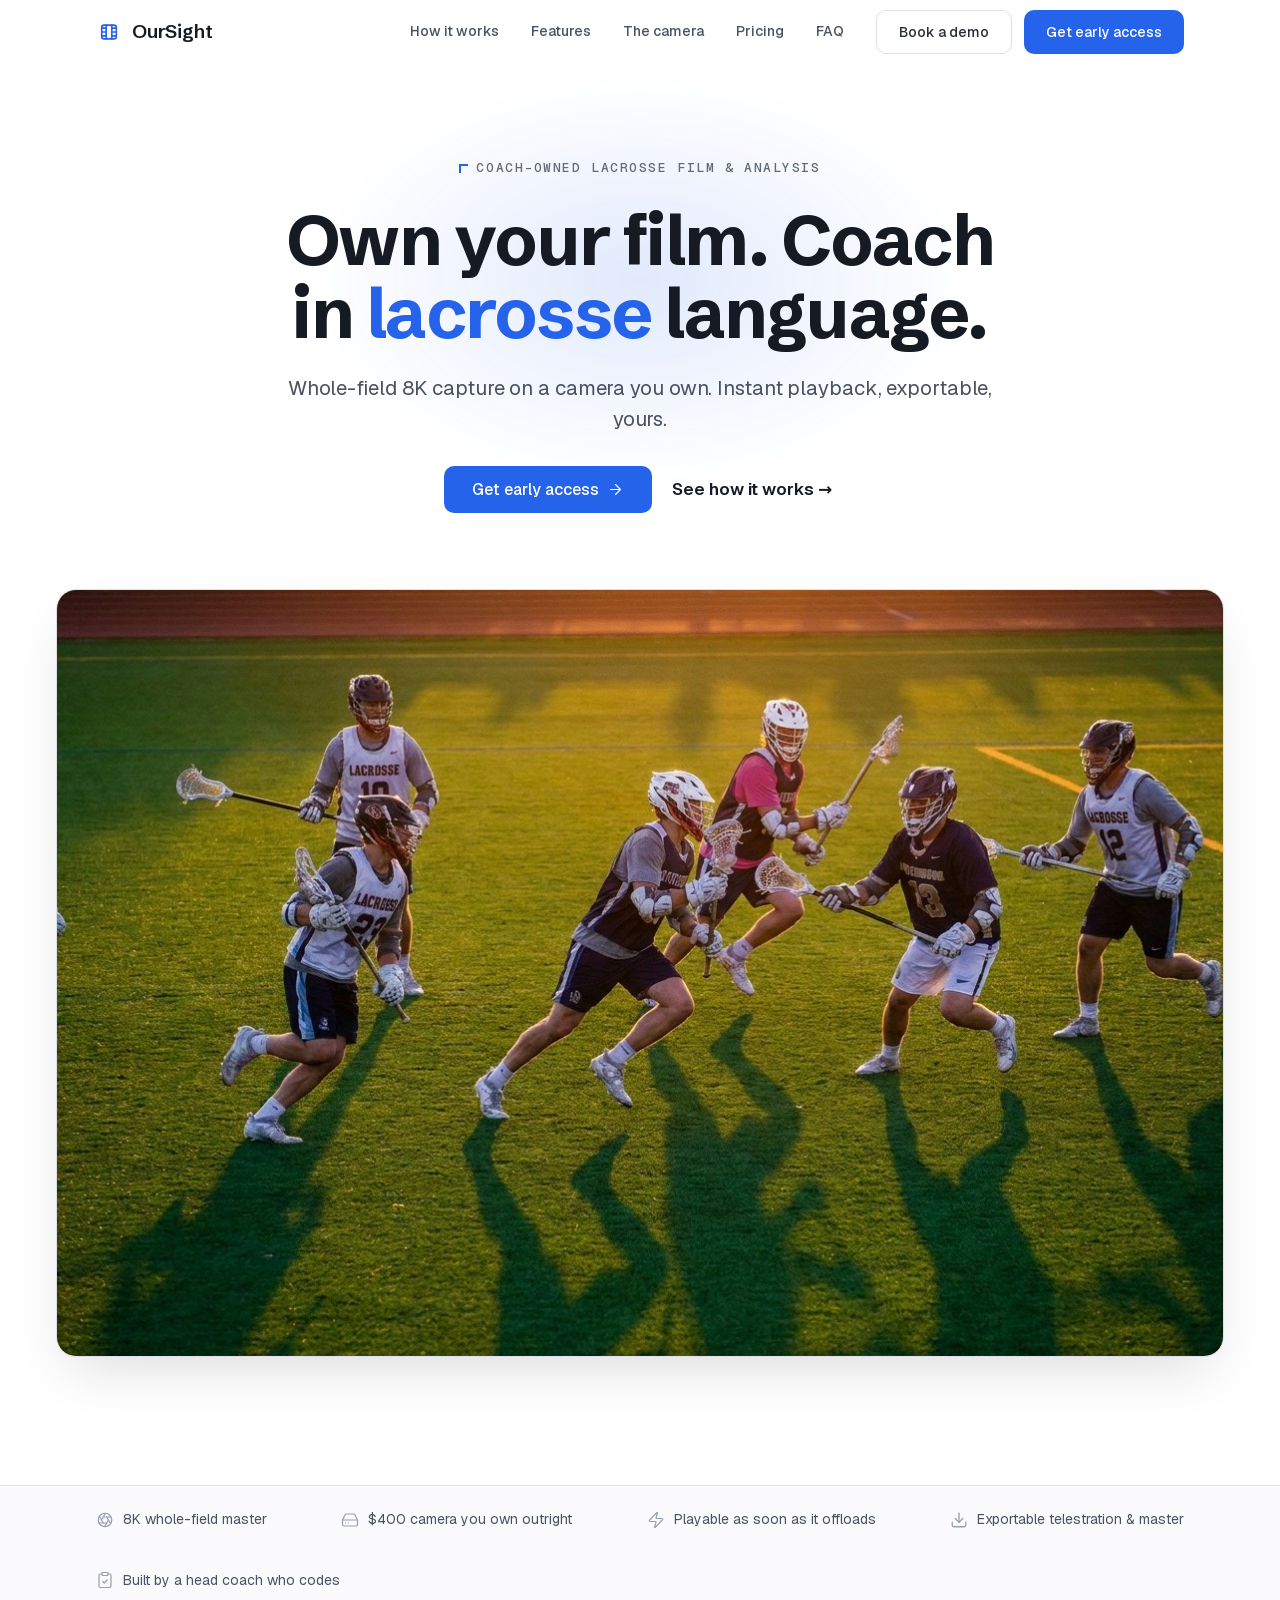
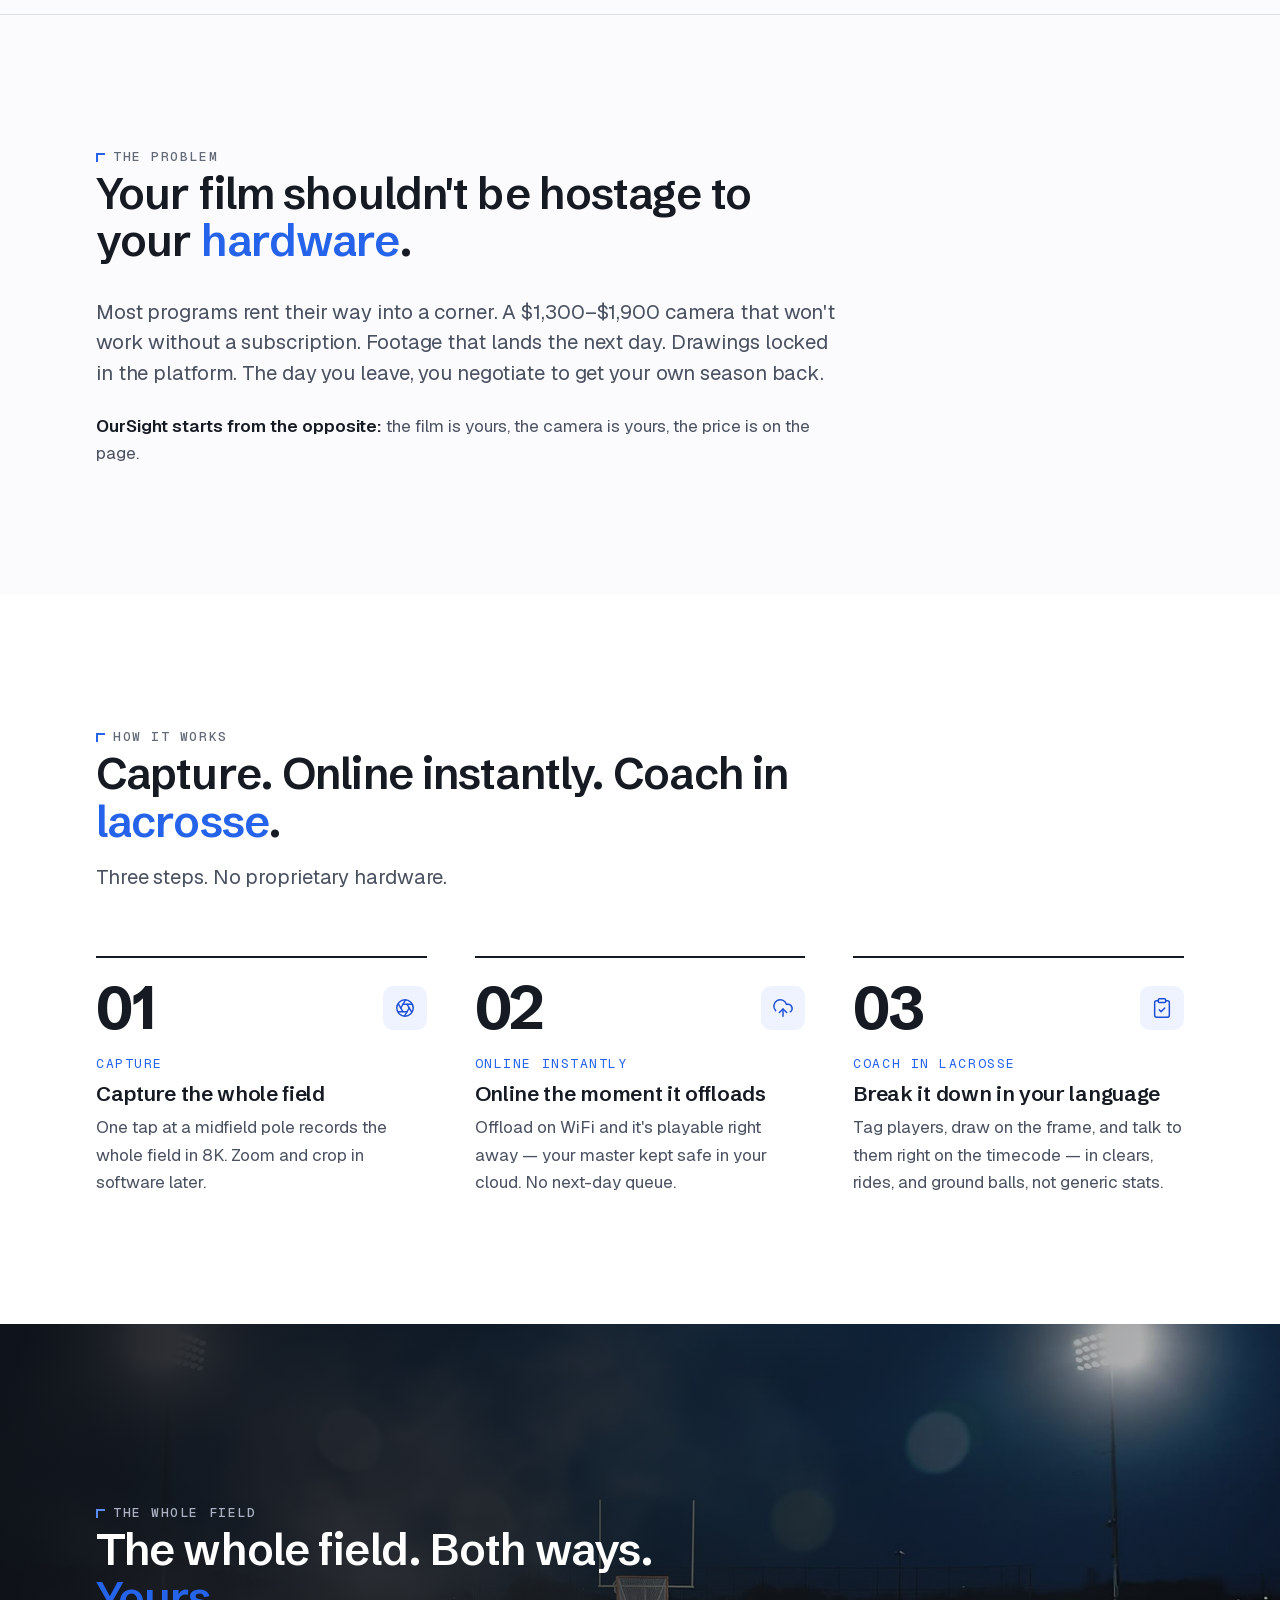
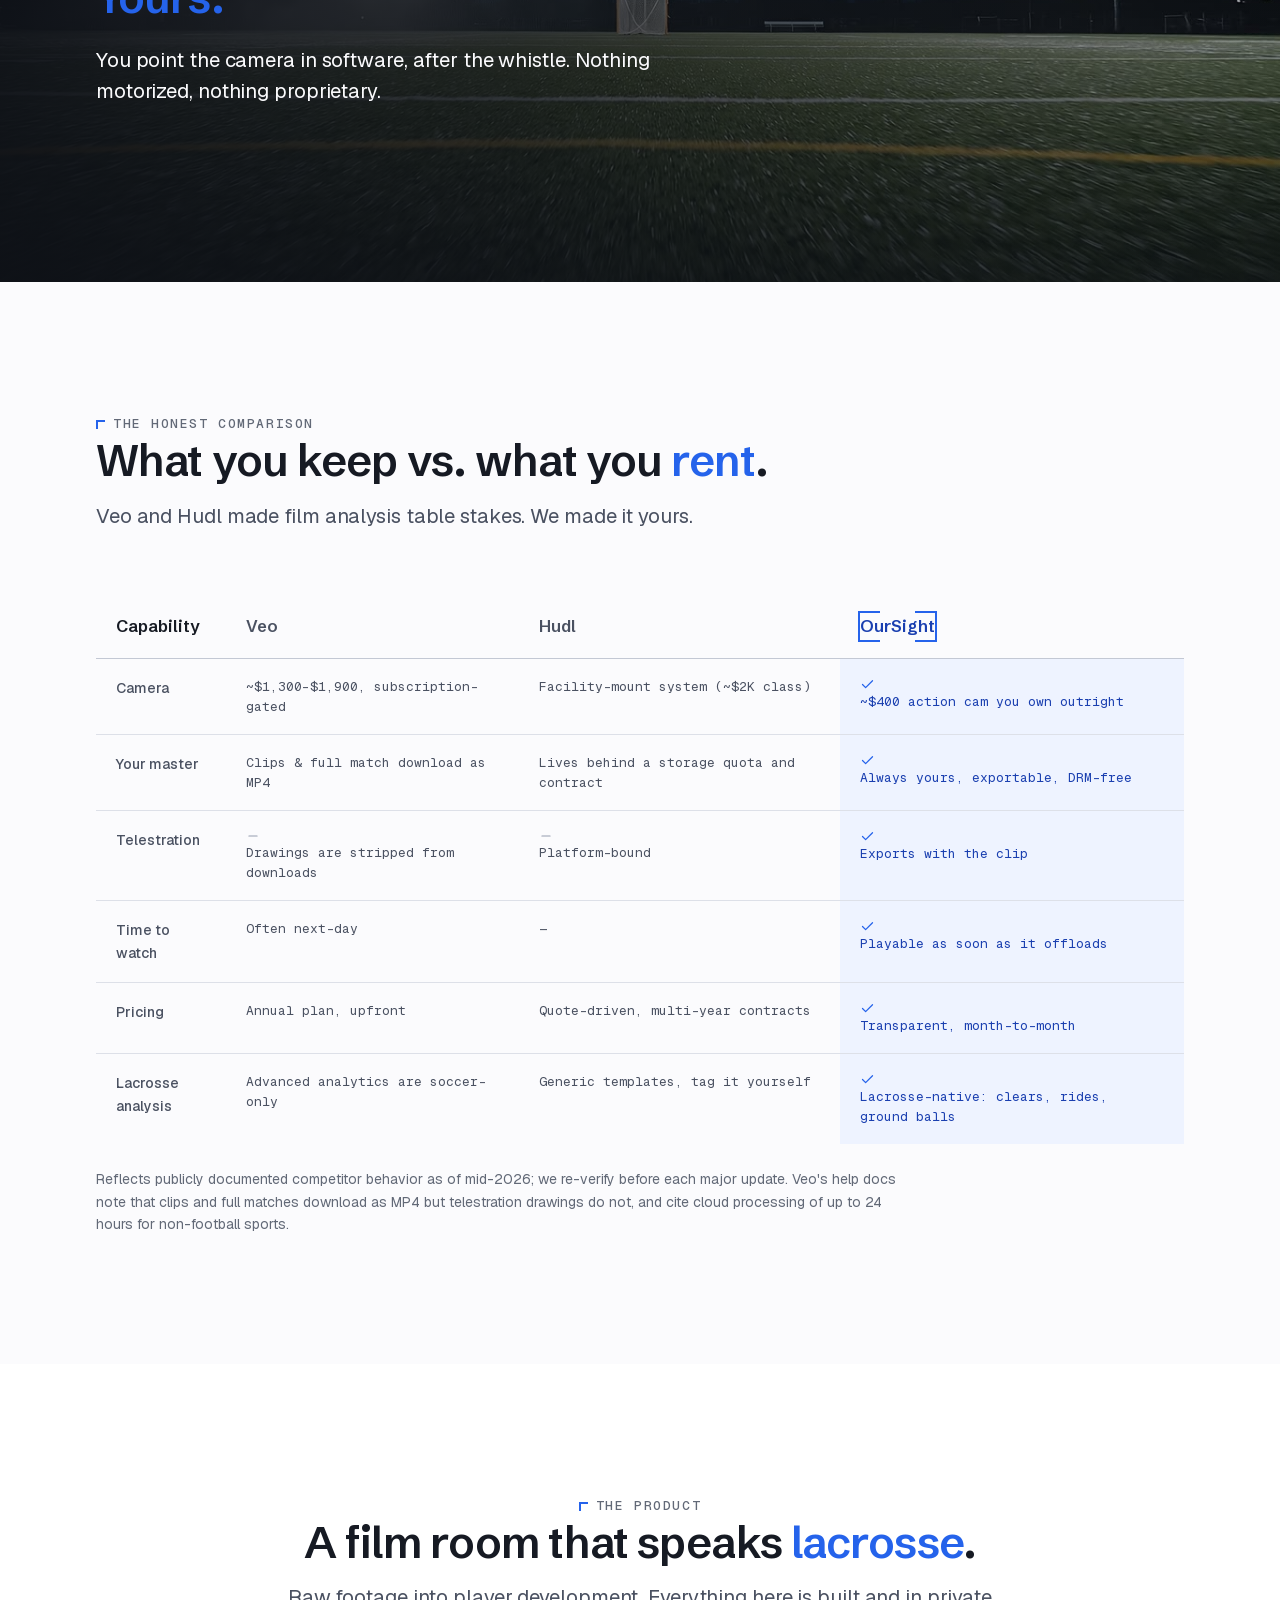
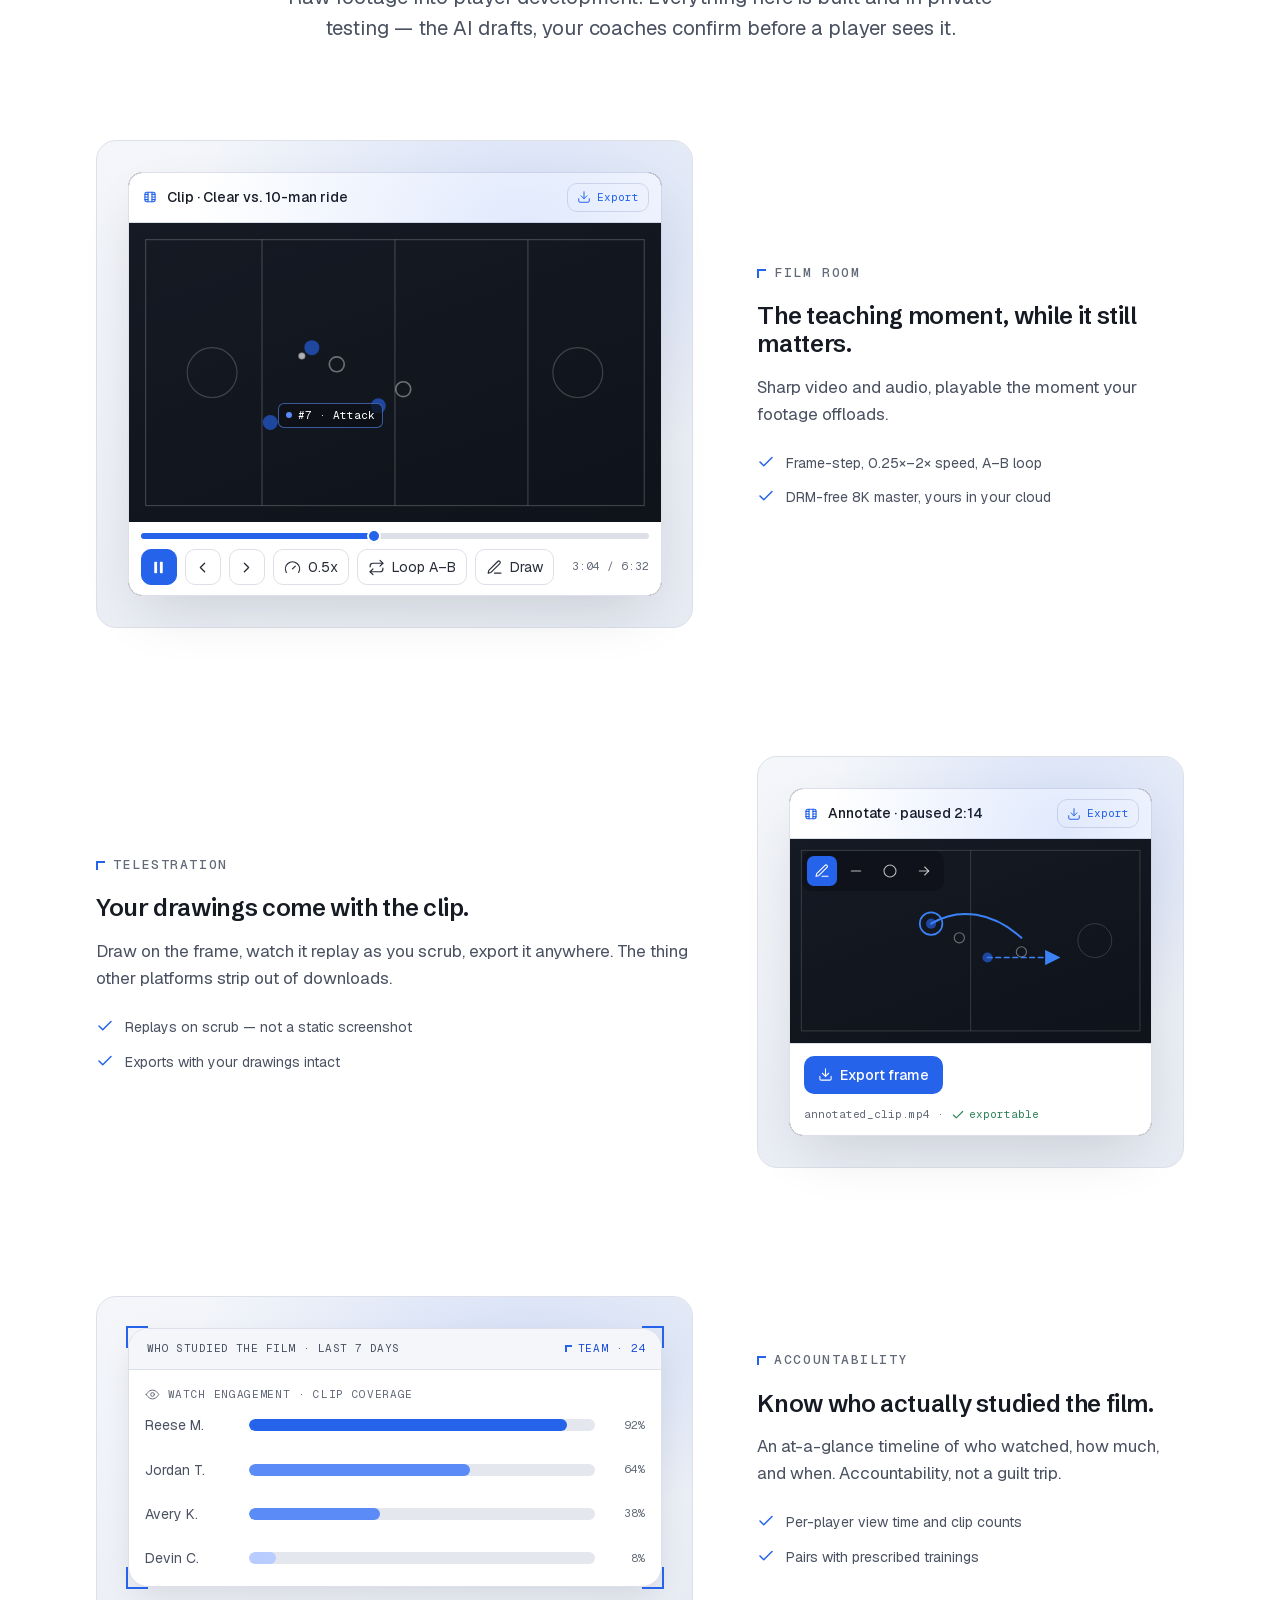
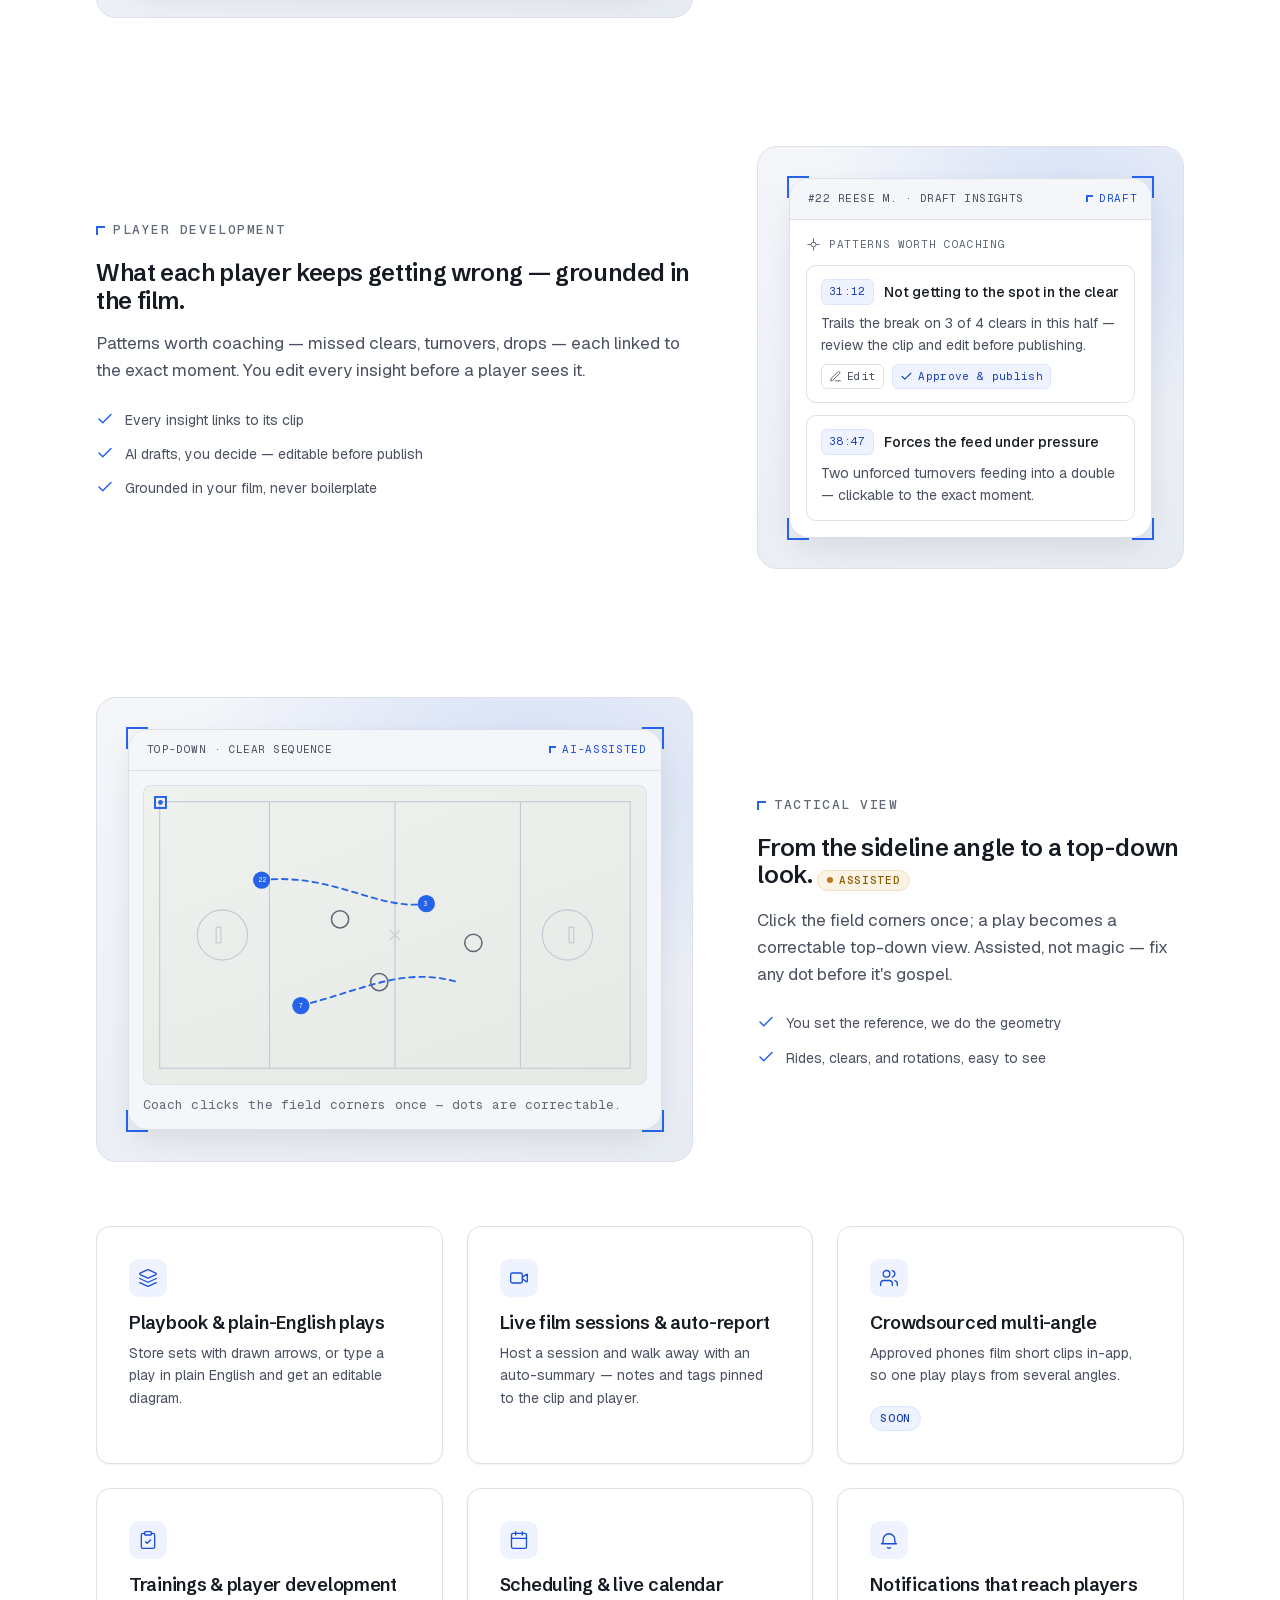
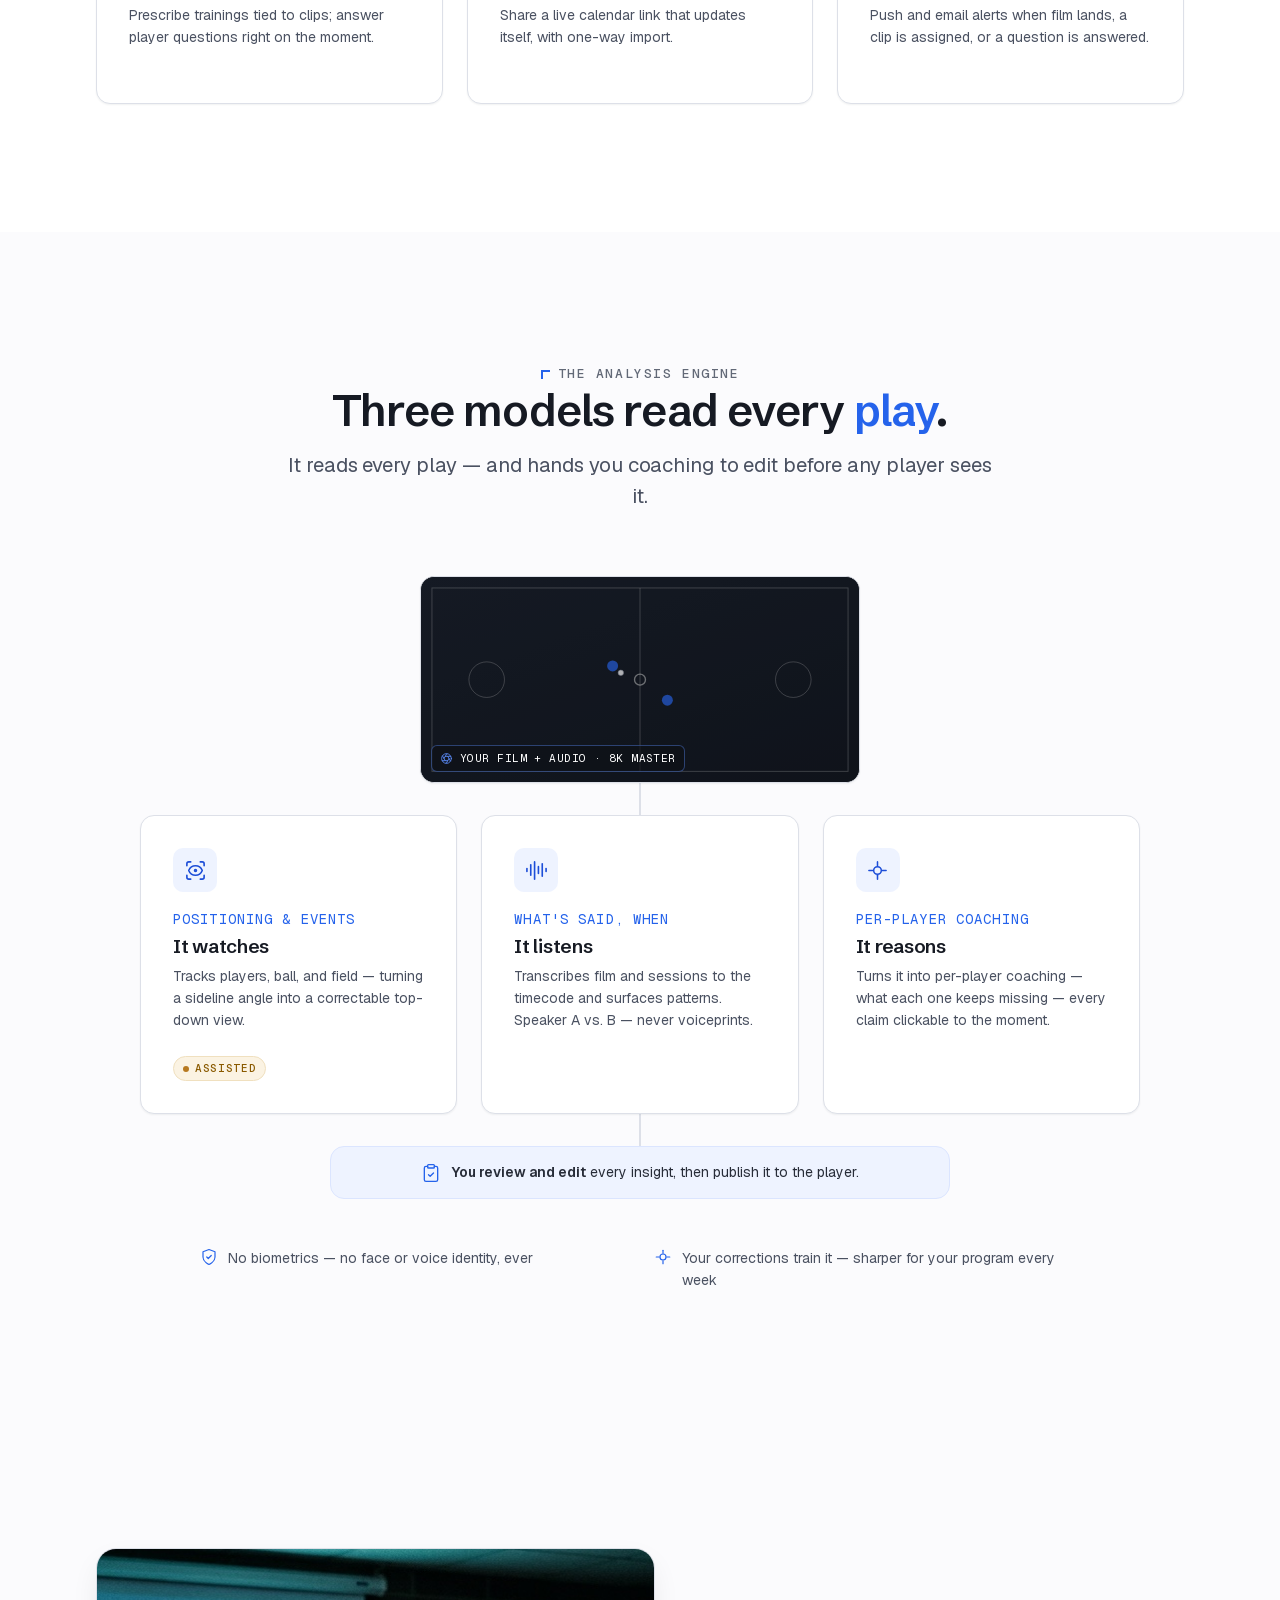
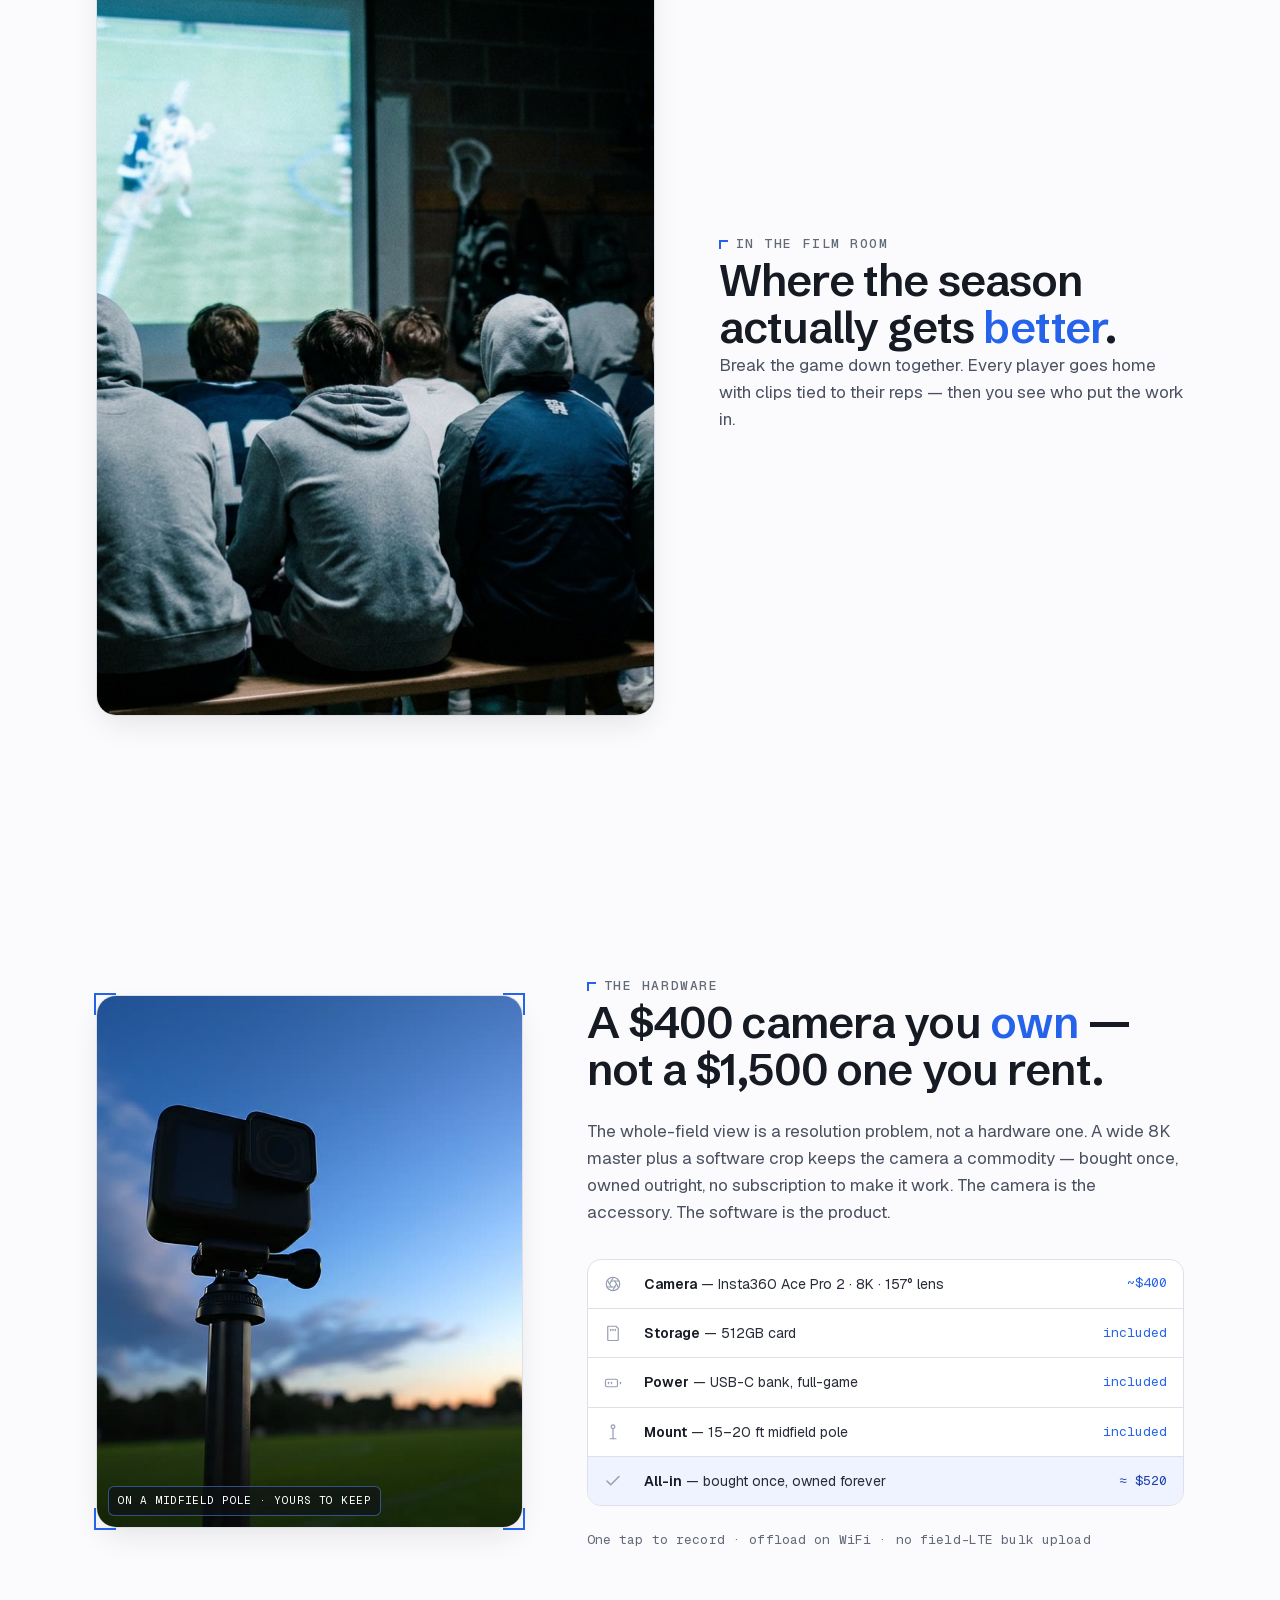
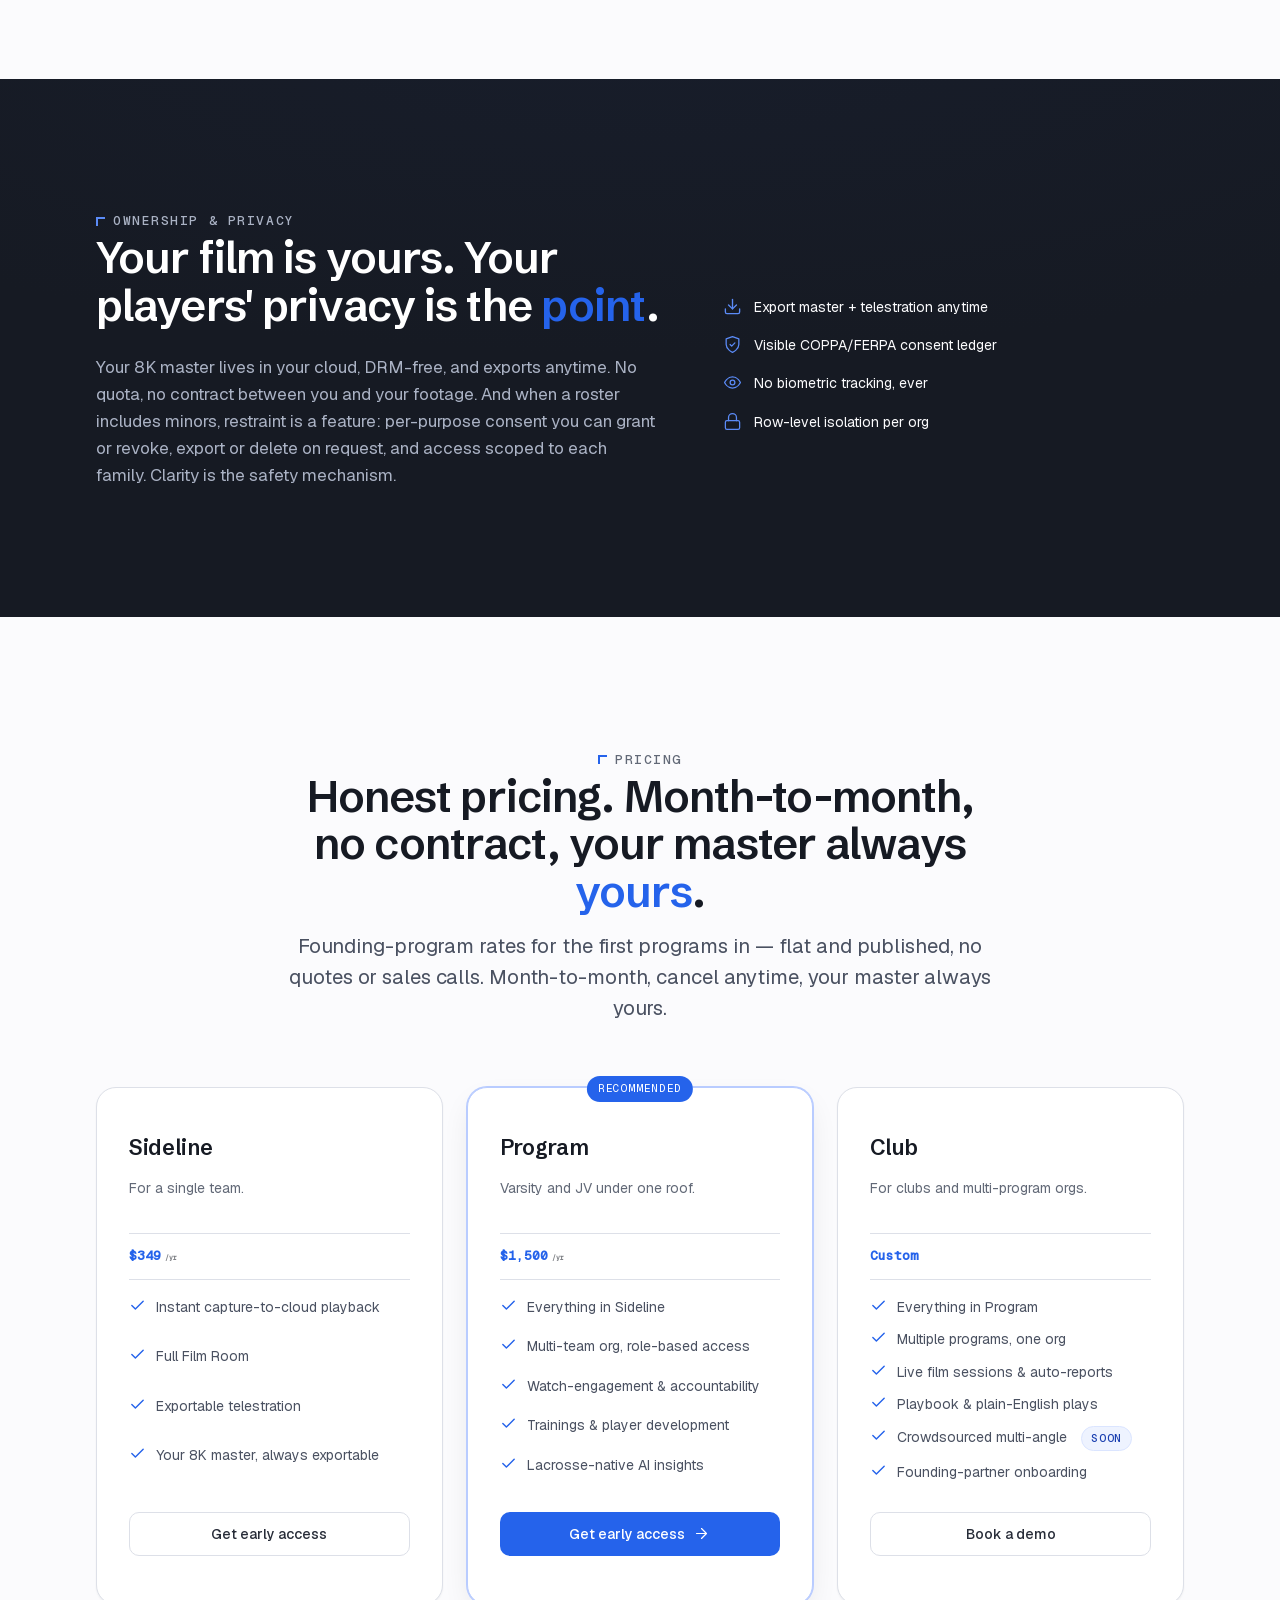
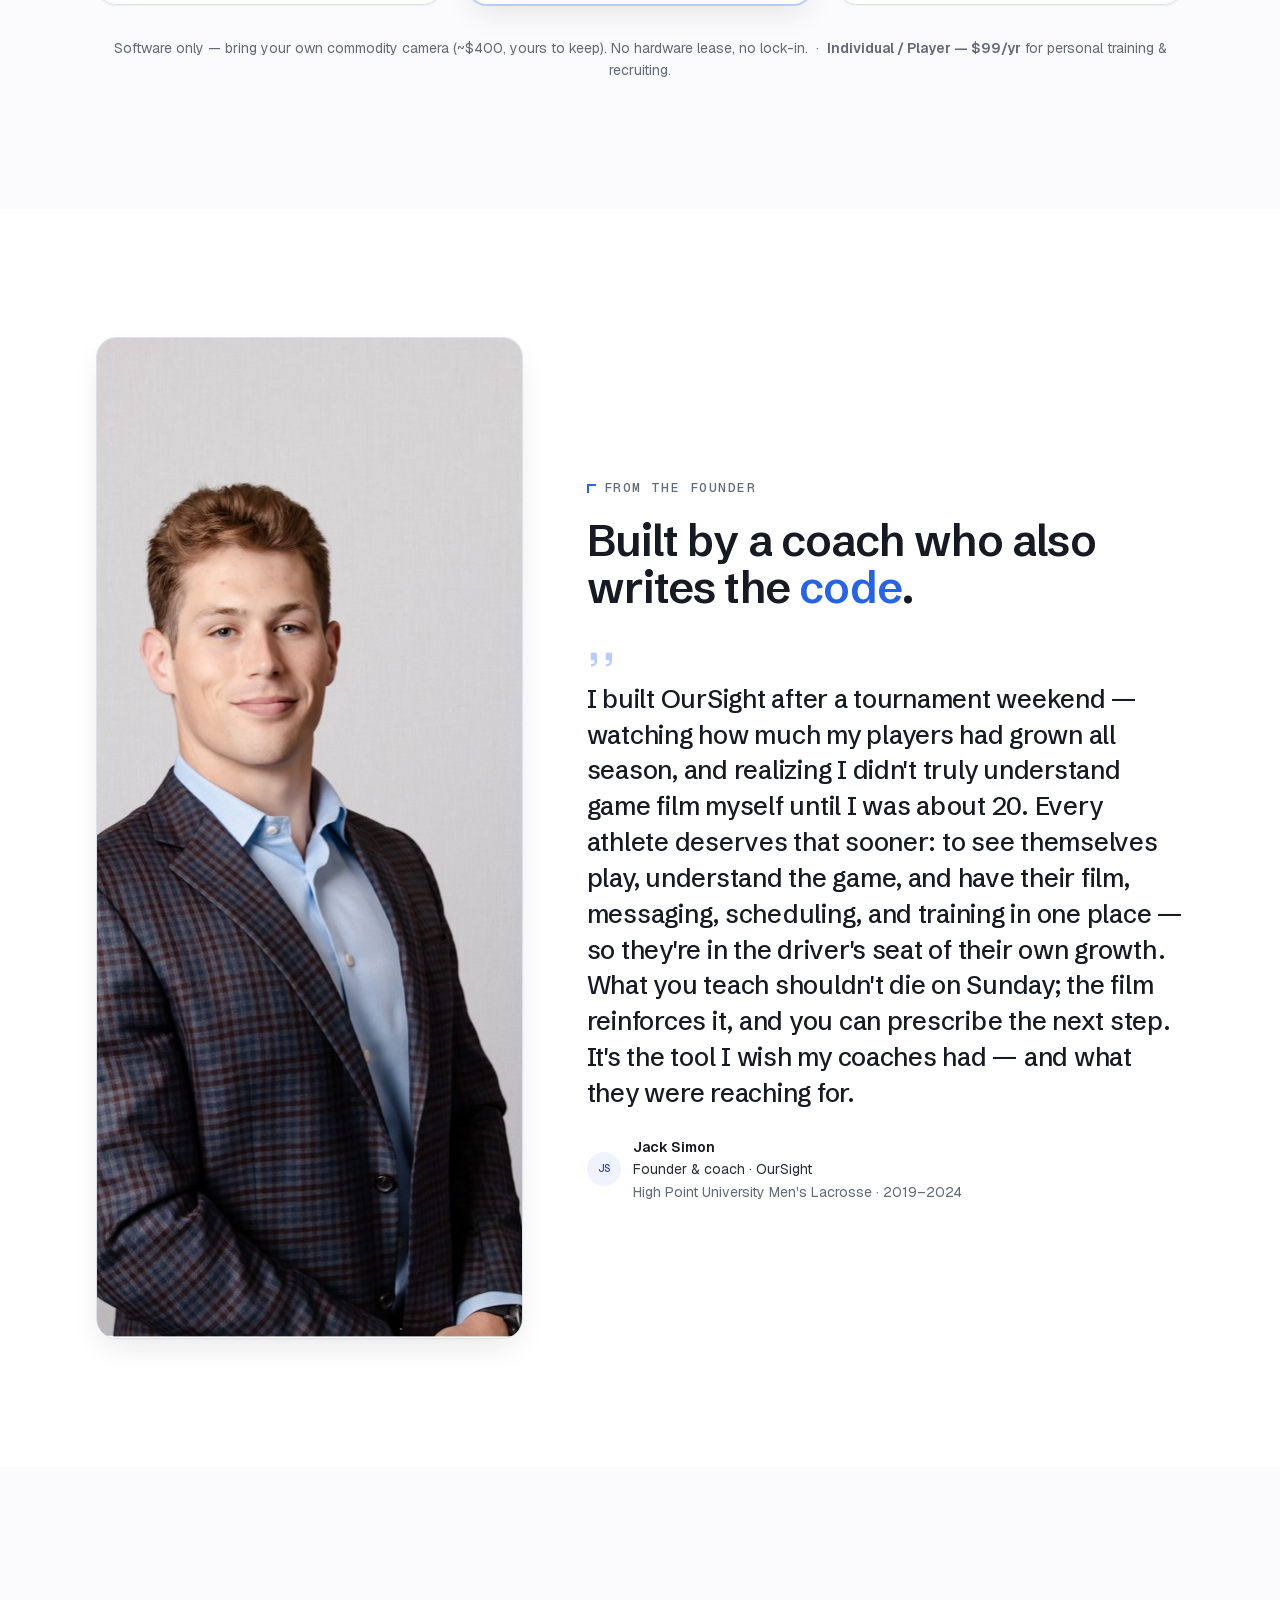
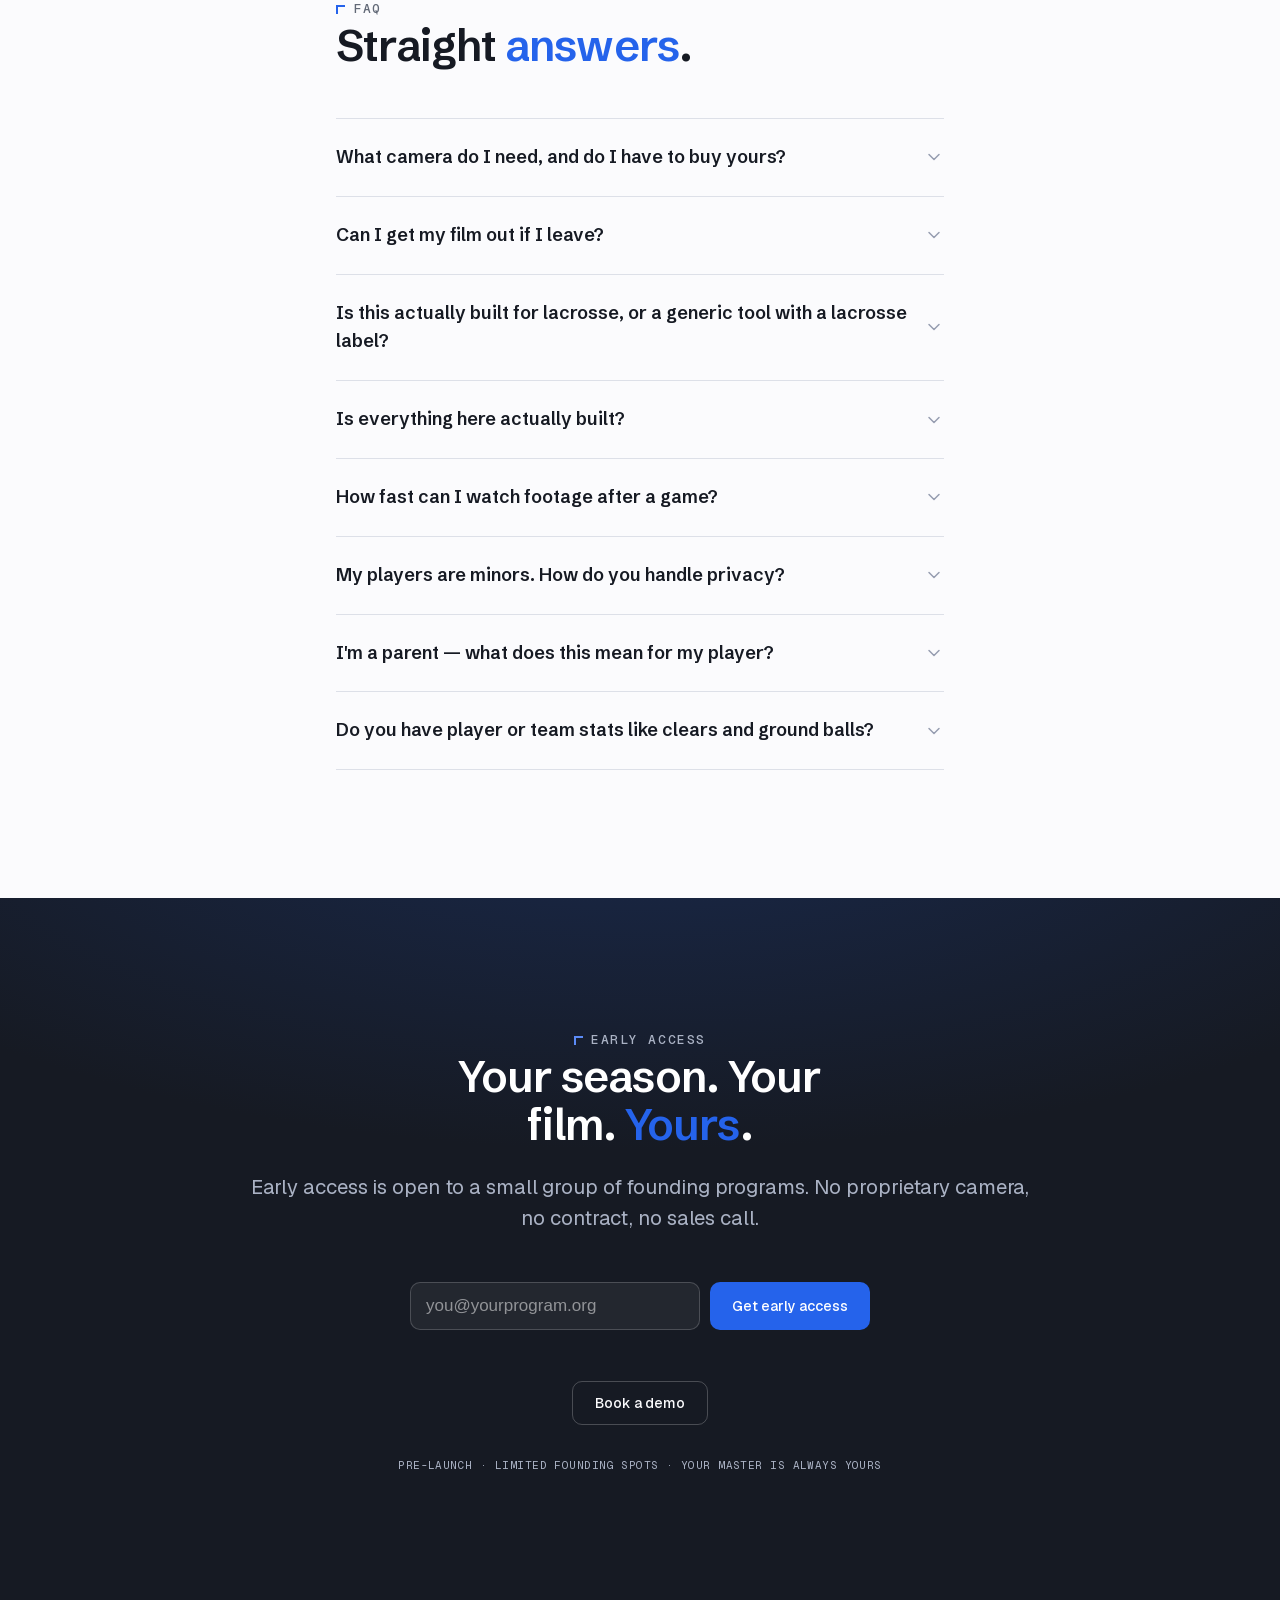
==== commit 60c650d0: "privacy alignment + self-host fonts (perf) Privacy — align marketing copy with the app policy (remov" ====
--- a/site/index.html
+++ b/site/index.html
@@ -29,10 +29,9 @@
 <link rel="apple-touch-icon" href="assets/icons/apple-touch-icon.png">
 <link rel="manifest" href="site.webmanifest">
 
-<link rel="preconnect" href="https://fonts.googleapis.com">
-<link rel="preconnect" href="https://fonts.gstatic.com" crossorigin>
-<link rel="preload" as="style" href="https://fonts.googleapis.com/css2?family=Schibsted+Grotesk:wght@500;600;700&family=Geist:wght@400;500;600&family=Geist+Mono:wght@400;500&display=swap" onload="this.onload=null;this.rel='stylesheet'">
-<noscript><link rel="stylesheet" href="https://fonts.googleapis.com/css2?family=Schibsted+Grotesk:wght@500;600;700&family=Geist:wght@400;500;600&family=Geist+Mono:wght@400;500&display=swap"></noscript>
+<link rel="preload" as="font" type="font/woff2" href="assets/fonts/schibsted-grotesk-700.woff2" crossorigin>
+<link rel="preload" as="font" type="font/woff2" href="assets/fonts/geist-400.woff2" crossorigin>
+<link rel="stylesheet" href="assets/fonts.css">
 
 <link rel="preload" as="image" href="assets/img/hero-lacrosse.jpg" fetchpriority="high">
 <link rel="stylesheet" href="assets/tokens.css">
@@ -656,12 +655,12 @@
     <div data-reveal>
       <p class="eyebrow">Ownership &amp; privacy</p>
       <h2>Your film is yours. Your players' privacy is the <span class="ink">point</span>.</h2>
-      <p style="margin-top:var(--s4)">Your 8K master lives in your cloud, DRM-free, and exports anytime. No quota, no contract between you and your footage. And because players are minors, restraint is a feature: a visible consent ledger, export or delete on request, redact-on-export. Clarity is the safety mechanism.</p>
+      <p style="margin-top:var(--s4)">Your 8K master lives in your cloud, DRM-free, and exports anytime. No quota, no contract between you and your footage. And when a roster includes minors, restraint is a feature: per-purpose consent you can grant or revoke, export or delete on request, and access scoped to each family. Clarity is the safety mechanism.</p>
     </div>
     <ul class="own-points" data-reveal>
       <li><svg aria-hidden="true"><use href="#i-download"/></svg> Export master + telestration anytime</li>
       <li><svg aria-hidden="true"><use href="#i-shield"/></svg> Visible COPPA/FERPA consent ledger</li>
-      <li><svg aria-hidden="true"><use href="#i-eye"/></svg> Redact-on-export</li>
+      <li><svg aria-hidden="true"><use href="#i-eye"/></svg> No biometric tracking, ever</li>
       <li><svg aria-hidden="true"><use href="#i-lock"/></svg> Row-level isolation per org</li>
     </ul>
   </div>
@@ -776,7 +775,7 @@
       </div>
       <div class="faq__item" data-accordion-item>
         <button class="faq__trigger" data-accordion-trigger aria-expanded="false" aria-controls="faq-6">My players are minors. How do you handle privacy?<svg aria-hidden="true"><use href="#i-chevron"/></svg></button>
-        <div class="faq__panel" data-accordion-panel id="faq-6" hidden><p>Privacy is a feature. A visible COPPA/FERPA consent ledger, export and delete on request, and redact-on-export. No biometric tracking, ever.</p></div>
+        <div class="faq__panel" data-accordion-panel id="faq-6" hidden><p>Privacy is a feature. Per-purpose consent you can grant or revoke, export and delete on request, and access scoped so a parent sees only their own athlete. No biometric tracking, ever.</p></div>
       </div>
       <div class="faq__item" data-accordion-item>
         <button class="faq__trigger" data-accordion-trigger aria-expanded="false" aria-controls="faq-7">I'm a parent — what does this mean for my player?<svg aria-hidden="true"><use href="#i-chevron"/></svg></button>
--- a/site/assets/fonts.css
+++ b/site/assets/fonts.css
@@ -0,0 +1,8 @@
+@font-face{font-family:'Geist';font-style:normal;font-weight:400;font-display:swap;src:url('fonts/geist-400.woff2') format('woff2');unicode-range:U+0000-00FF, U+0131, U+0152-0153, U+02BB-02BC, U+02C6, U+02DA, U+02DC, U+0304, U+0308, U+0329, U+2000-206F, U+20AC, U+2122, U+2191, U+2193, U+2212, U+2215, U+FEFF, U+FFFD}
+@font-face{font-family:'Geist';font-style:normal;font-weight:500;font-display:swap;src:url('fonts/geist-500.woff2') format('woff2');unicode-range:U+0000-00FF, U+0131, U+0152-0153, U+02BB-02BC, U+02C6, U+02DA, U+02DC, U+0304, U+0308, U+0329, U+2000-206F, U+20AC, U+2122, U+2191, U+2193, U+2212, U+2215, U+FEFF, U+FFFD}
+@font-face{font-family:'Geist';font-style:normal;font-weight:600;font-display:swap;src:url('fonts/geist-600.woff2') format('woff2');unicode-range:U+0000-00FF, U+0131, U+0152-0153, U+02BB-02BC, U+02C6, U+02DA, U+02DC, U+0304, U+0308, U+0329, U+2000-206F, U+20AC, U+2122, U+2191, U+2193, U+2212, U+2215, U+FEFF, U+FFFD}
+@font-face{font-family:'Geist Mono';font-style:normal;font-weight:400;font-display:swap;src:url('fonts/geist-mono-400.woff2') format('woff2');unicode-range:U+0000-00FF, U+0131, U+0152-0153, U+02BB-02BC, U+02C6, U+02DA, U+02DC, U+0304, U+0308, U+0329, U+2000-206F, U+20AC, U+2122, U+2191, U+2193, U+2212, U+2215, U+FEFF, U+FFFD}
+@font-face{font-family:'Geist Mono';font-style:normal;font-weight:500;font-display:swap;src:url('fonts/geist-mono-500.woff2') format('woff2');unicode-range:U+0000-00FF, U+0131, U+0152-0153, U+02BB-02BC, U+02C6, U+02DA, U+02DC, U+0304, U+0308, U+0329, U+2000-206F, U+20AC, U+2122, U+2191, U+2193, U+2212, U+2215, U+FEFF, U+FFFD}
+@font-face{font-family:'Schibsted Grotesk';font-style:normal;font-weight:500;font-display:swap;src:url('fonts/schibsted-grotesk-500.woff2') format('woff2');unicode-range:U+0000-00FF, U+0131, U+0152-0153, U+02BB-02BC, U+02C6, U+02DA, U+02DC, U+0304, U+0308, U+0329, U+2000-206F, U+20AC, U+2122, U+2191, U+2193, U+2212, U+2215, U+FEFF, U+FFFD}
+@font-face{font-family:'Schibsted Grotesk';font-style:normal;font-weight:600;font-display:swap;src:url('fonts/schibsted-grotesk-600.woff2') format('woff2');unicode-range:U+0000-00FF, U+0131, U+0152-0153, U+02BB-02BC, U+02C6, U+02DA, U+02DC, U+0304, U+0308, U+0329, U+2000-206F, U+20AC, U+2122, U+2191, U+2193, U+2212, U+2215, U+FEFF, U+FFFD}
+@font-face{font-family:'Schibsted Grotesk';font-style:normal;font-weight:700;font-display:swap;src:url('fonts/schibsted-grotesk-700.woff2') format('woff2');unicode-range:U+0000-00FF, U+0131, U+0152-0153, U+02BB-02BC, U+02C6, U+02DA, U+02DC, U+0304, U+0308, U+0329, U+2000-206F, U+20AC, U+2122, U+2191, U+2193, U+2212, U+2215, U+FEFF, U+FFFD}
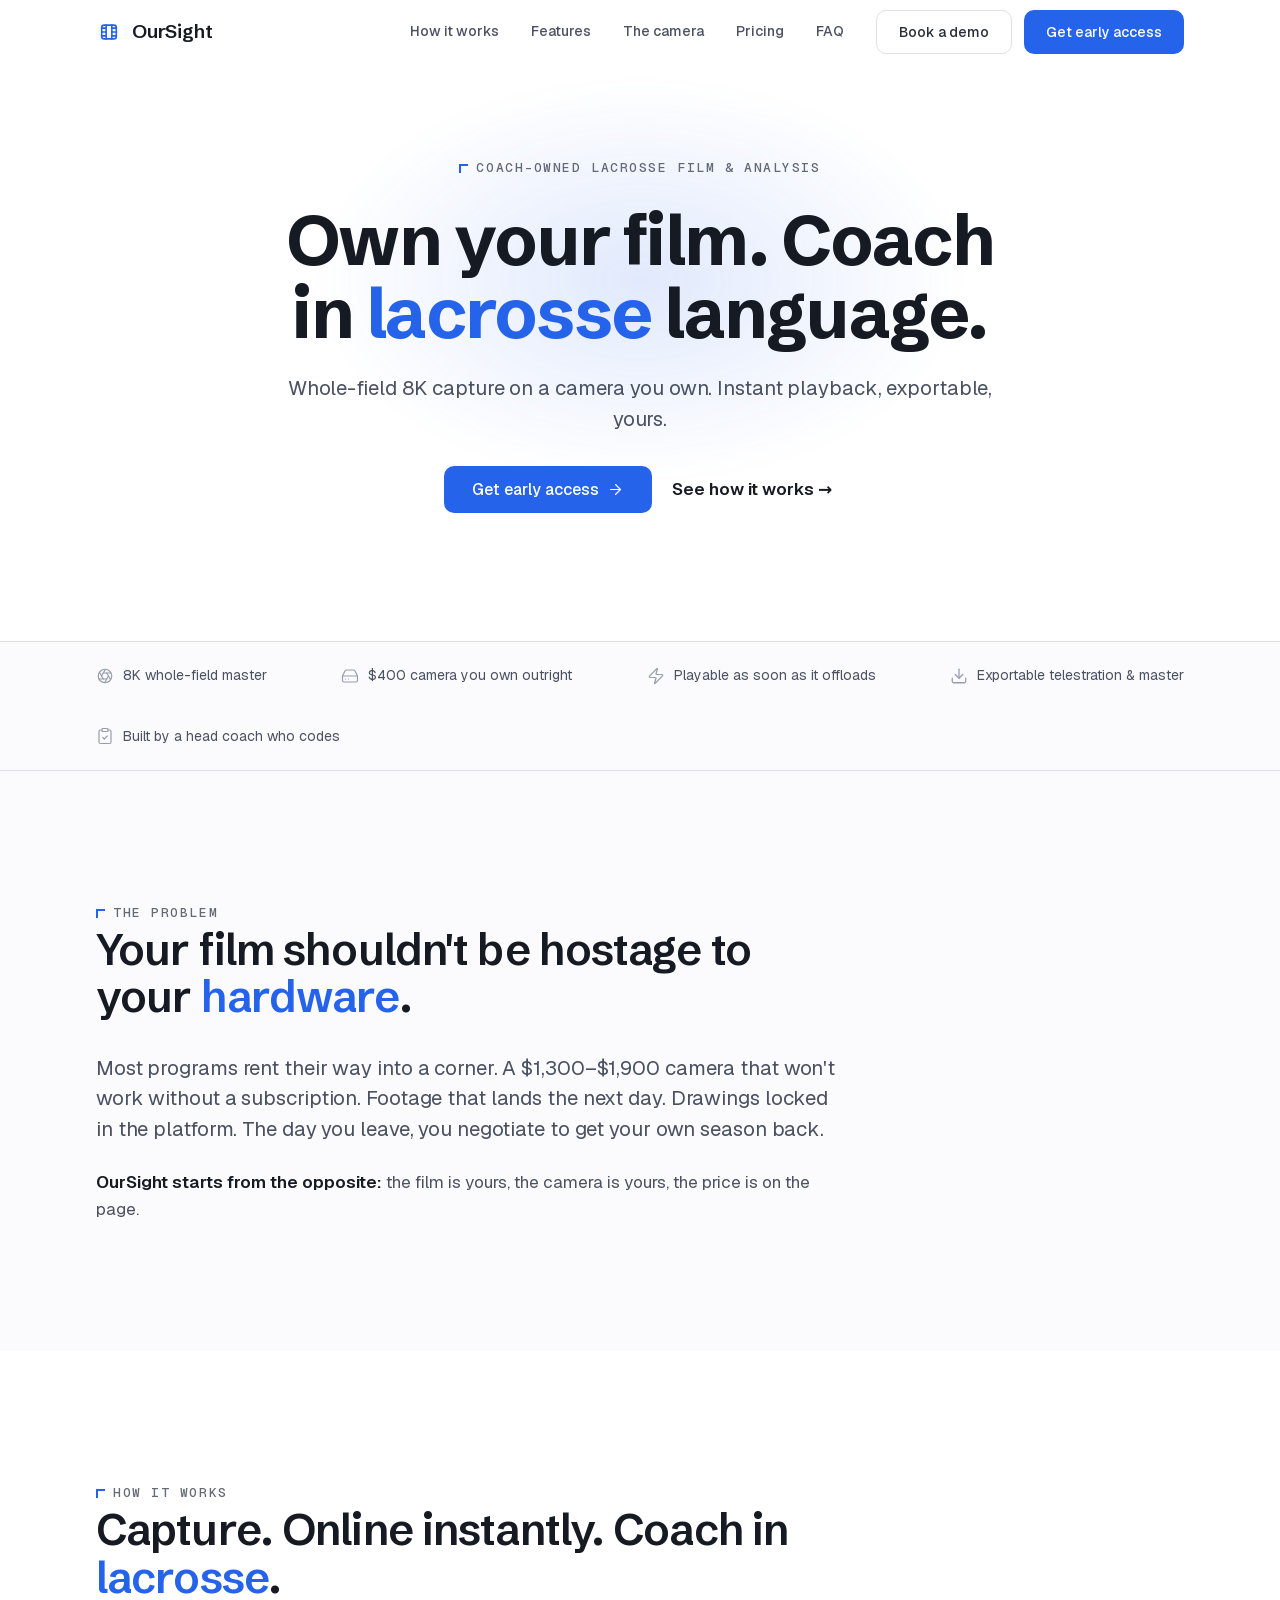
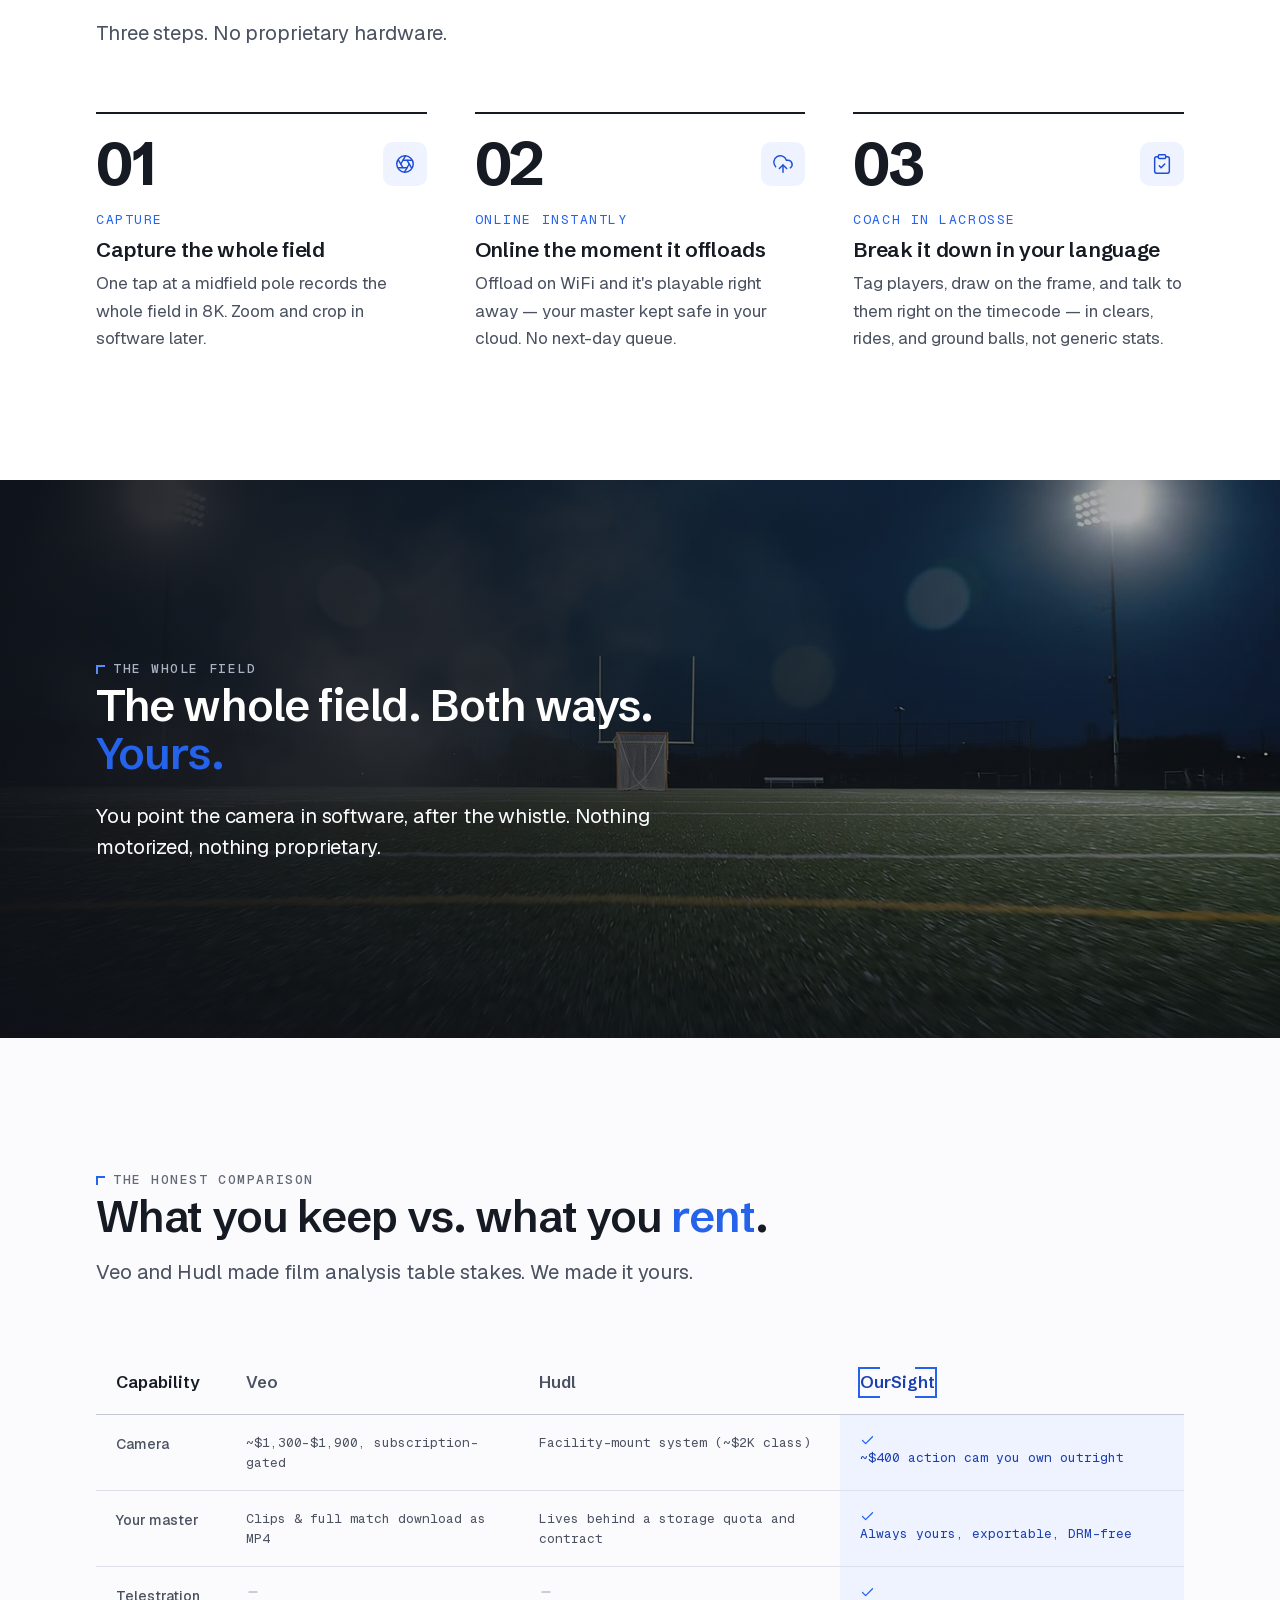
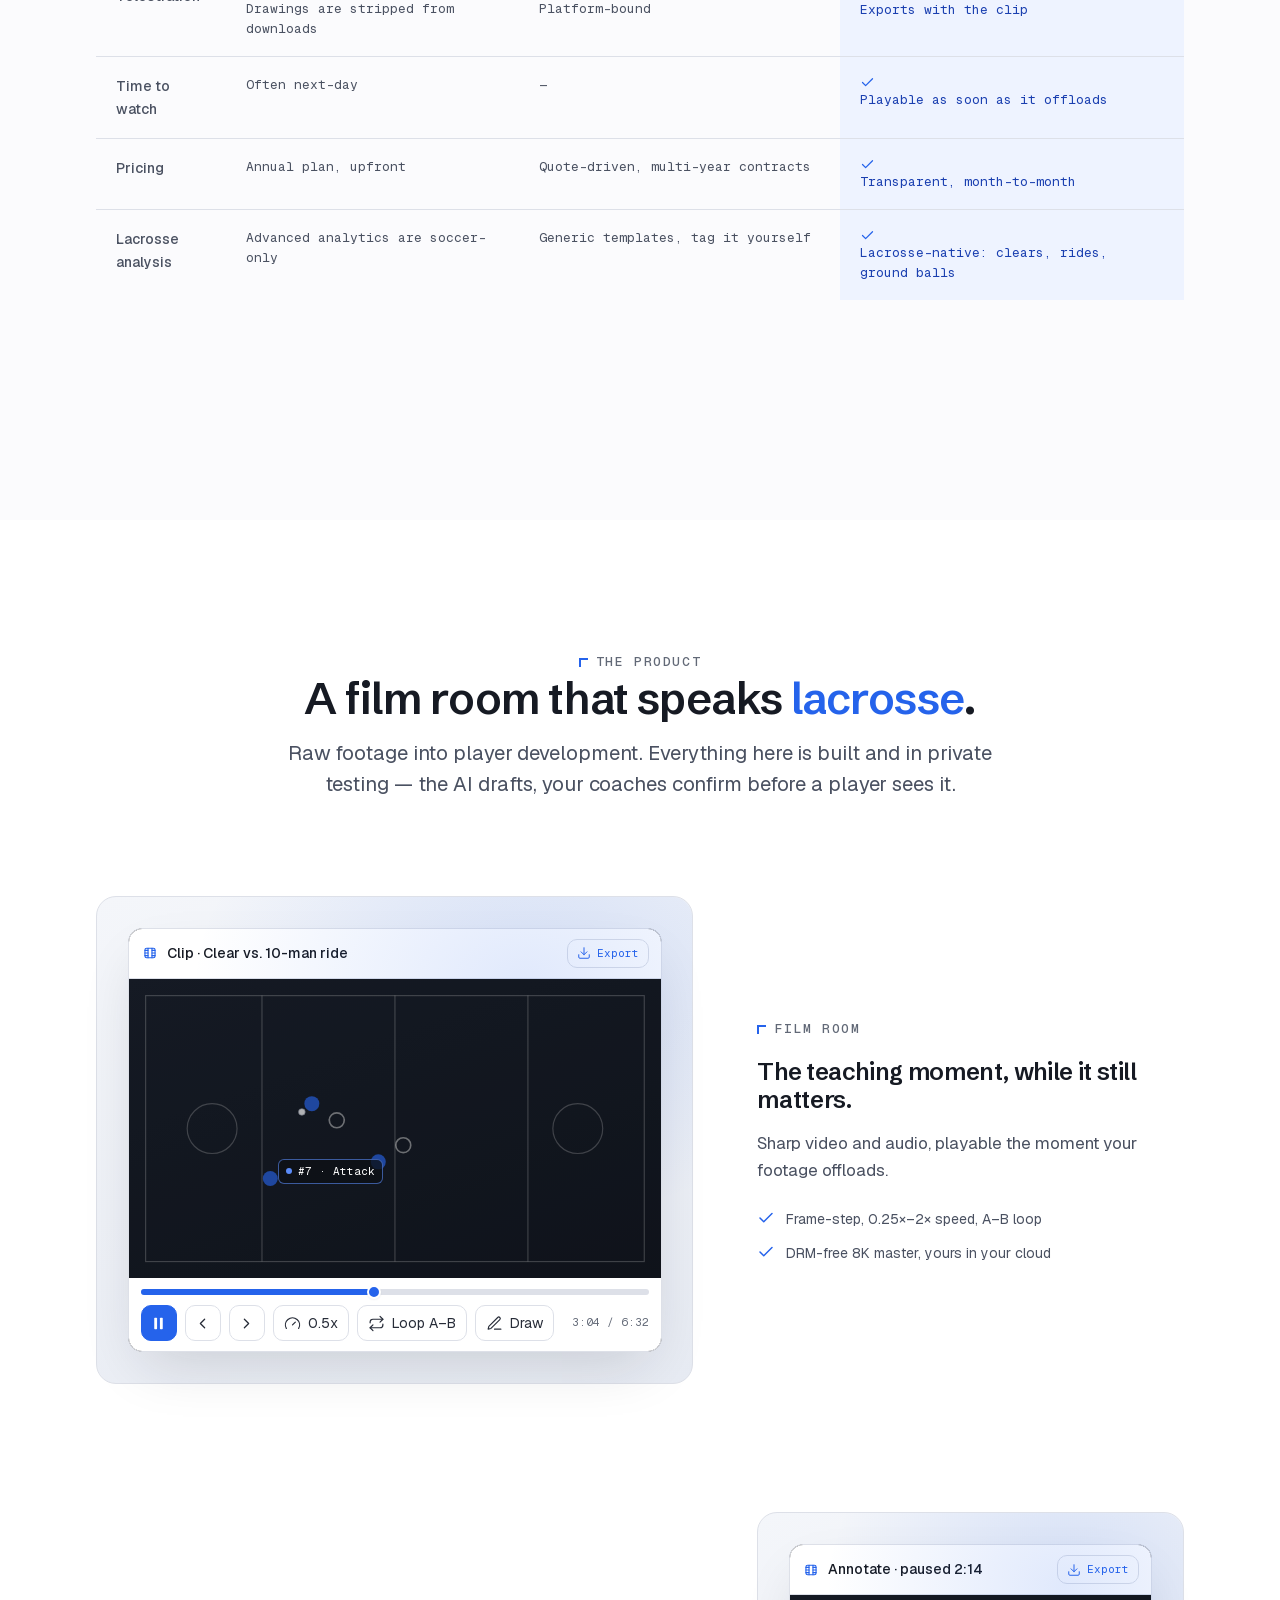
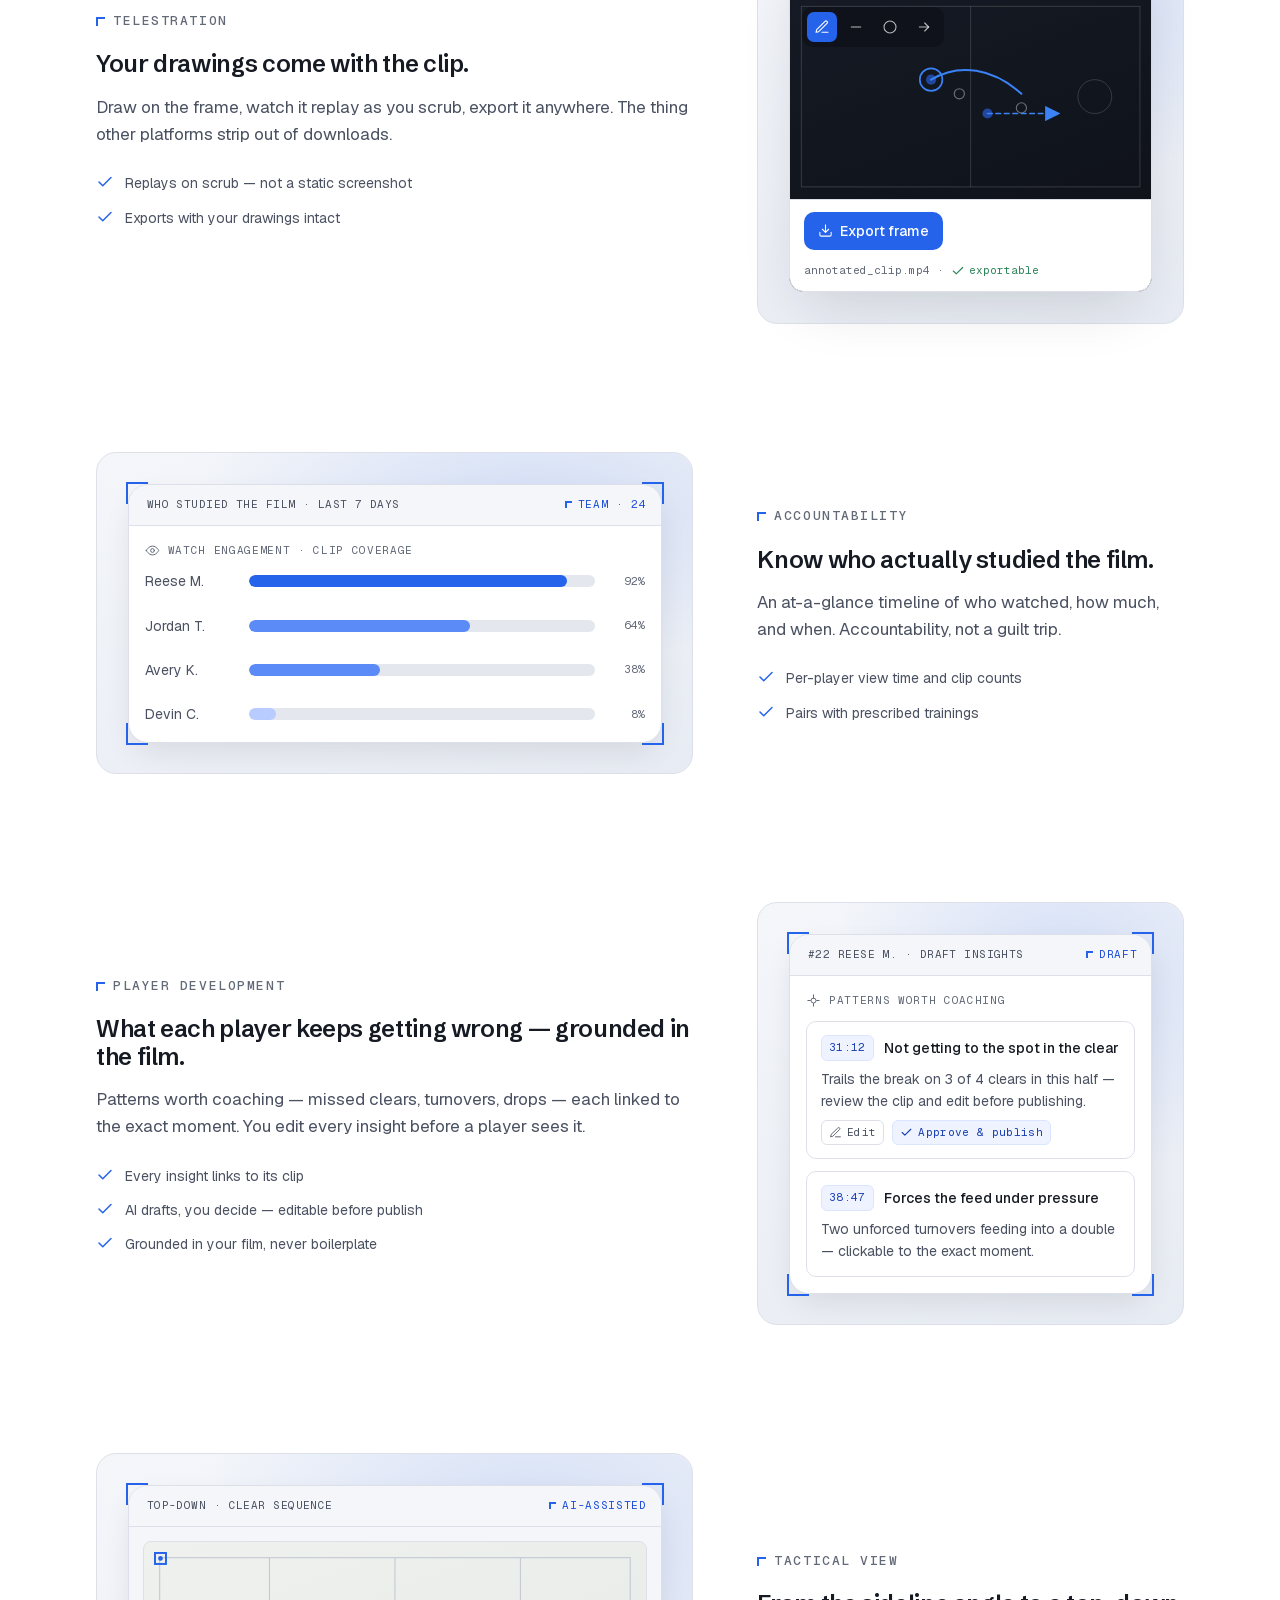
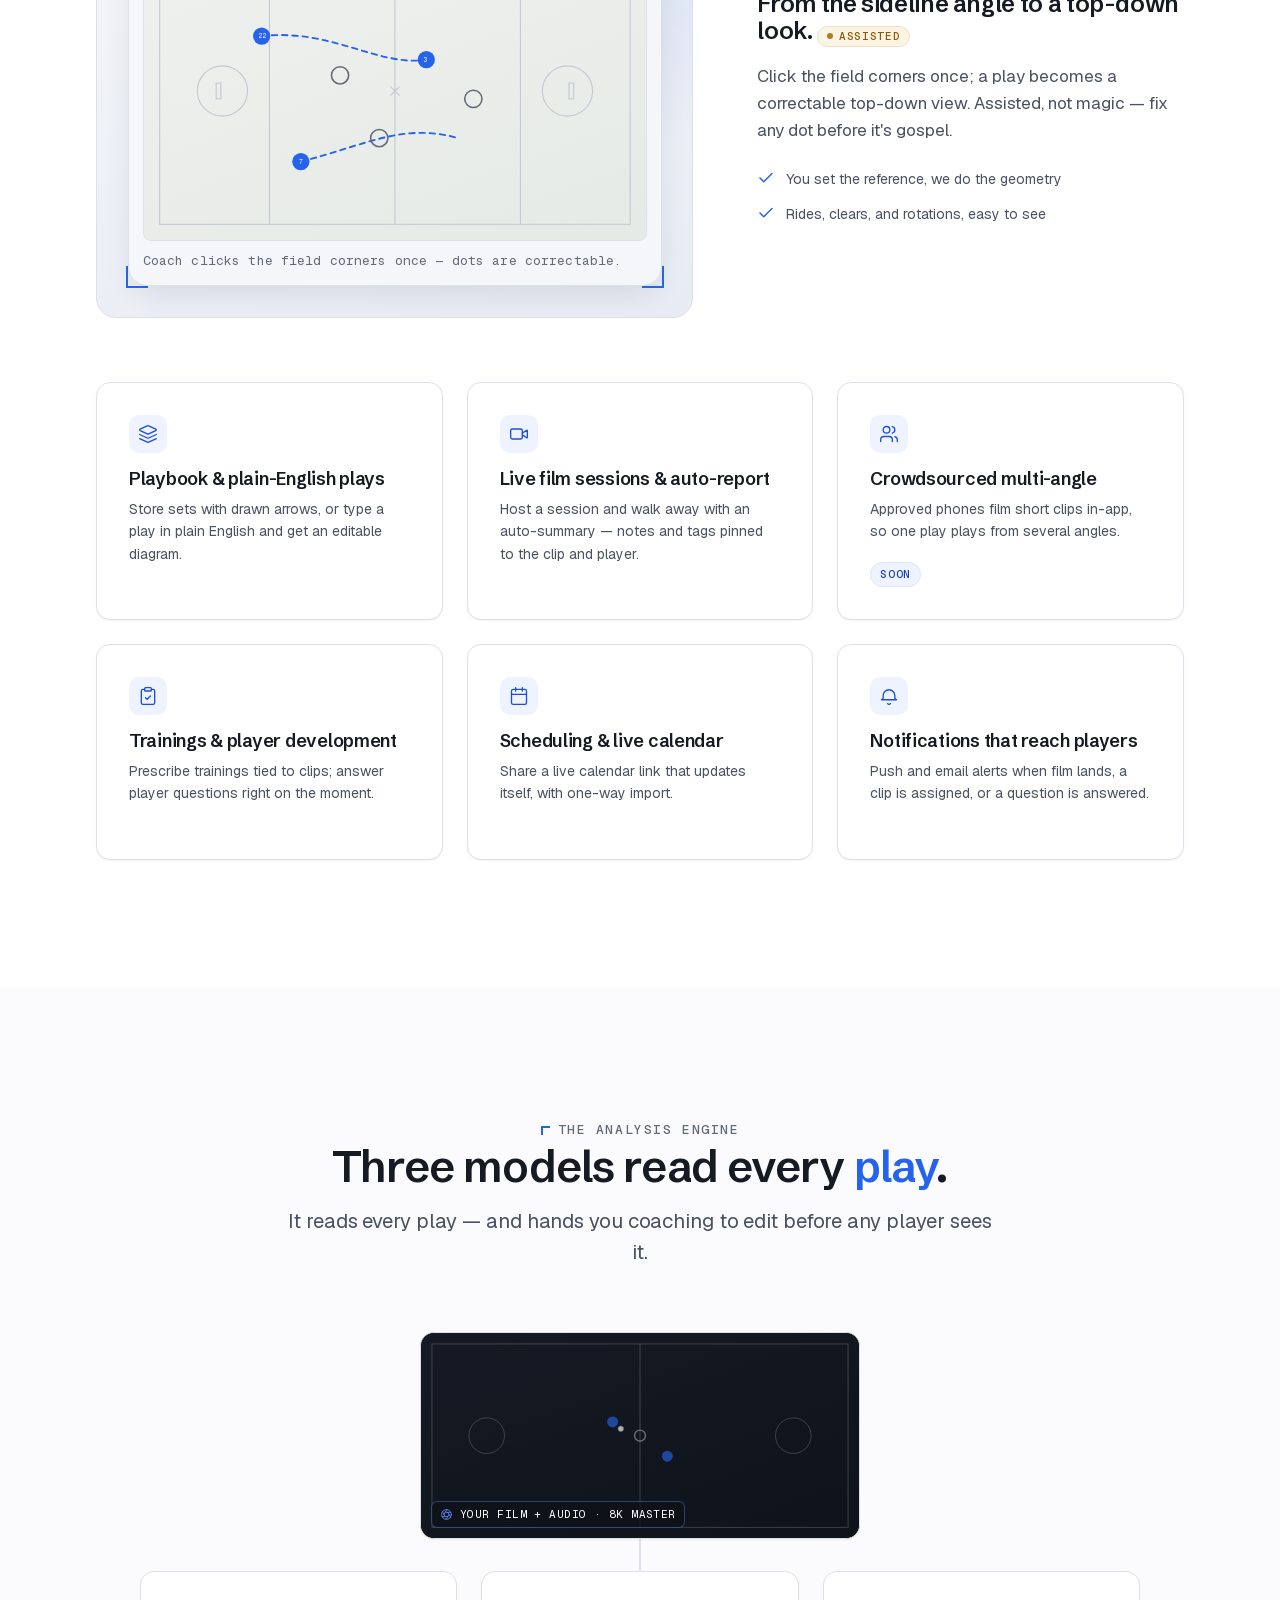
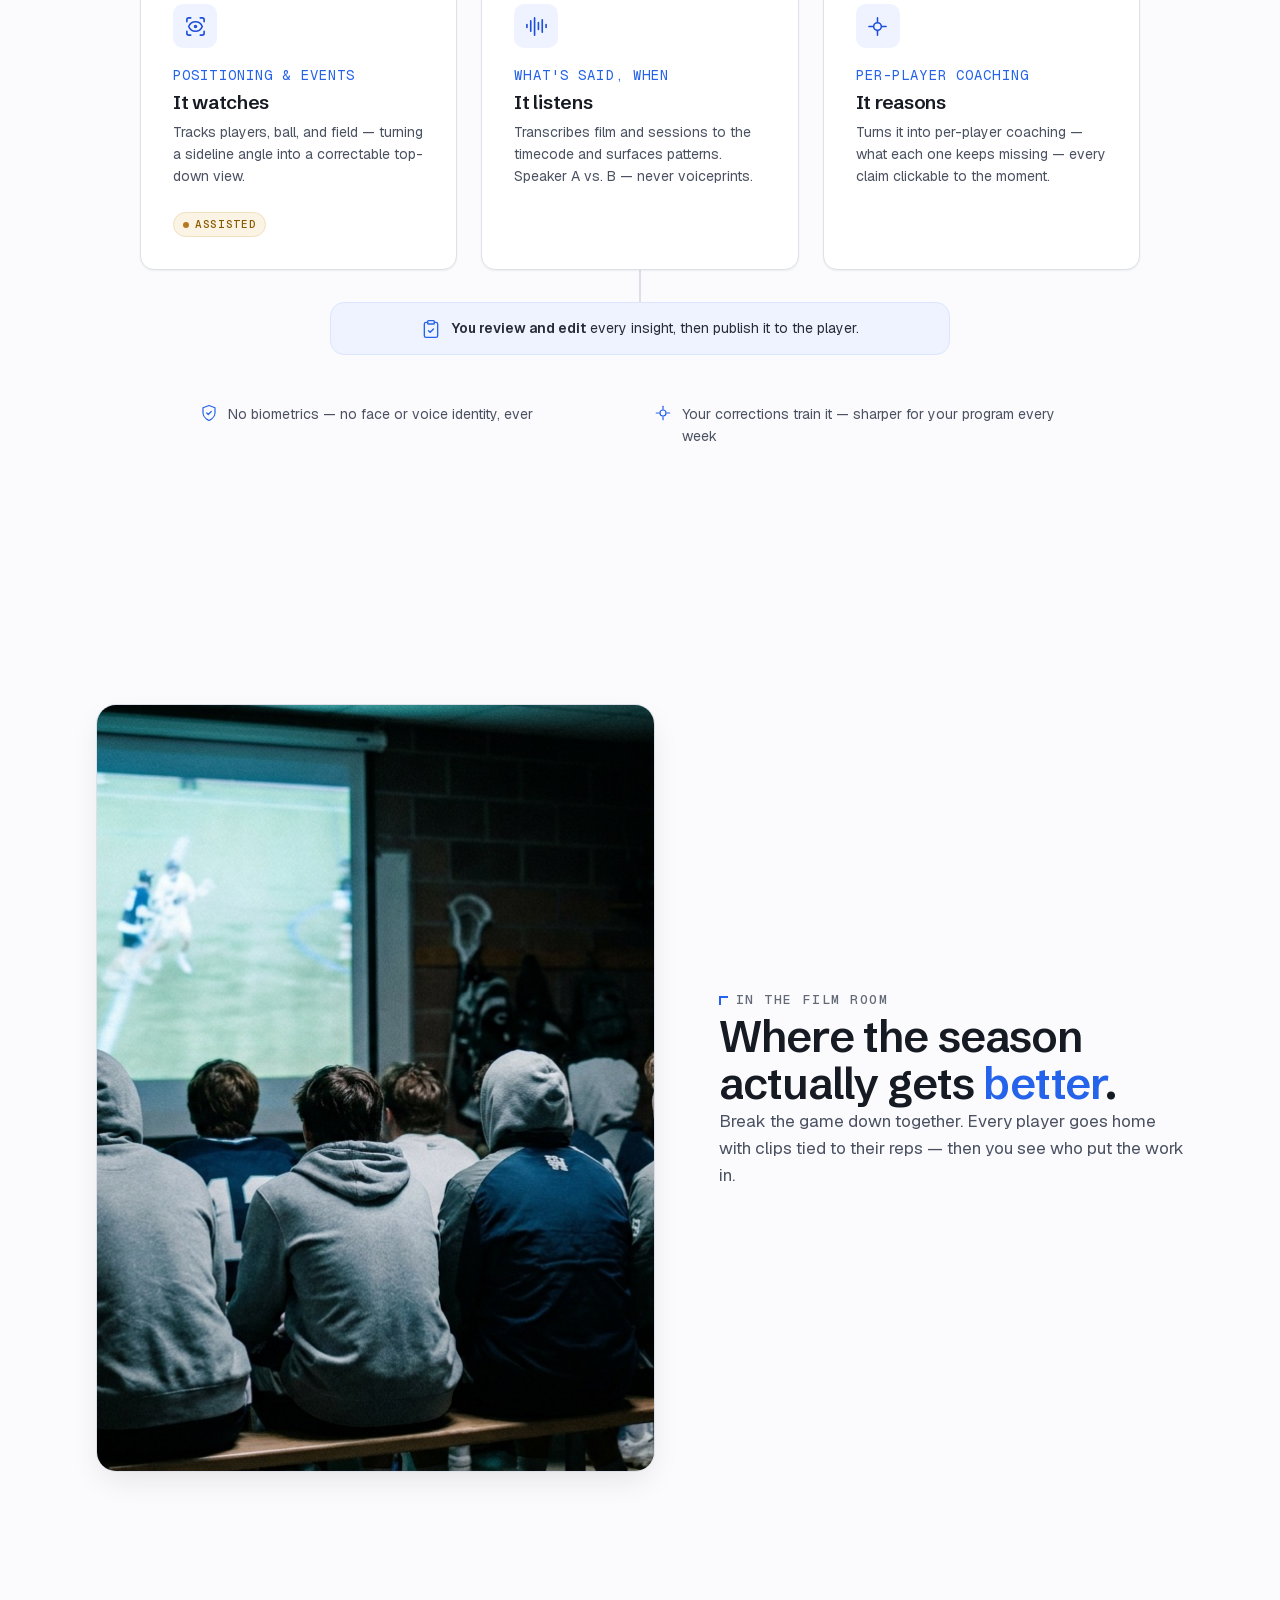
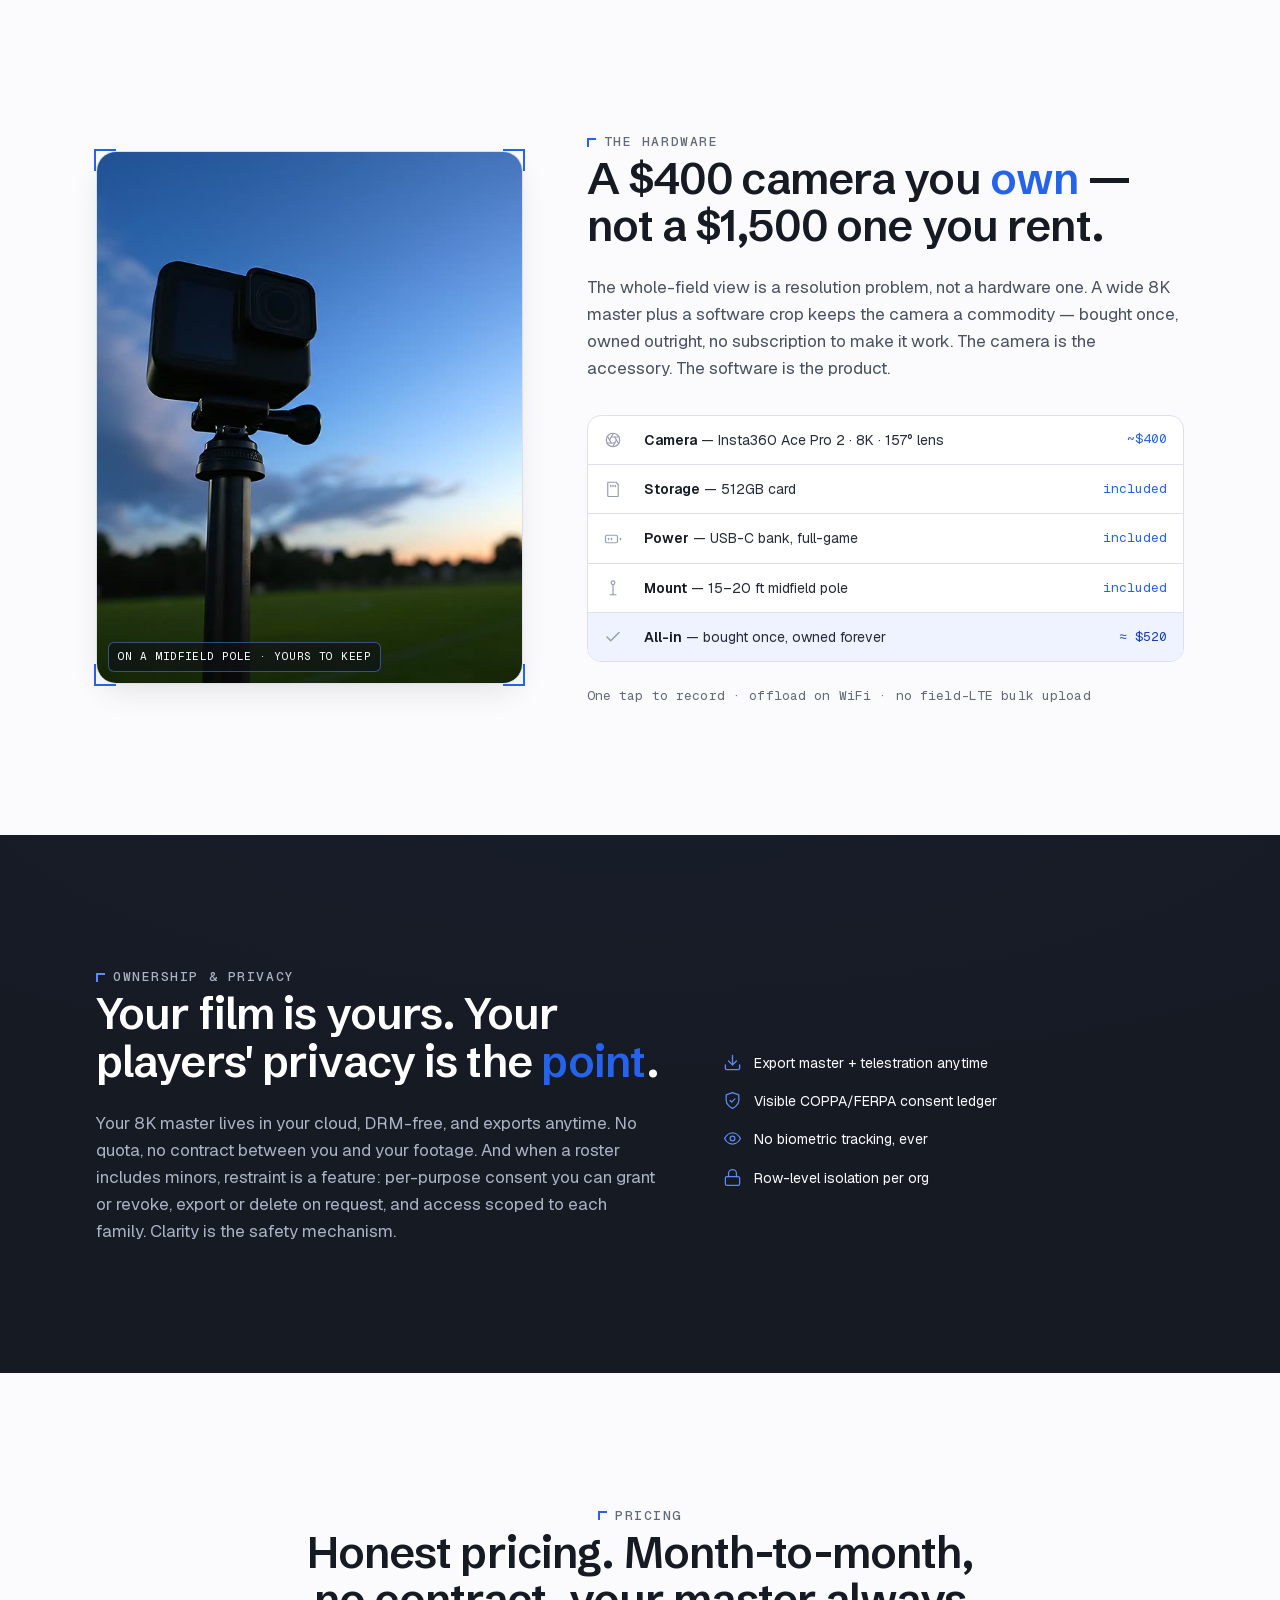
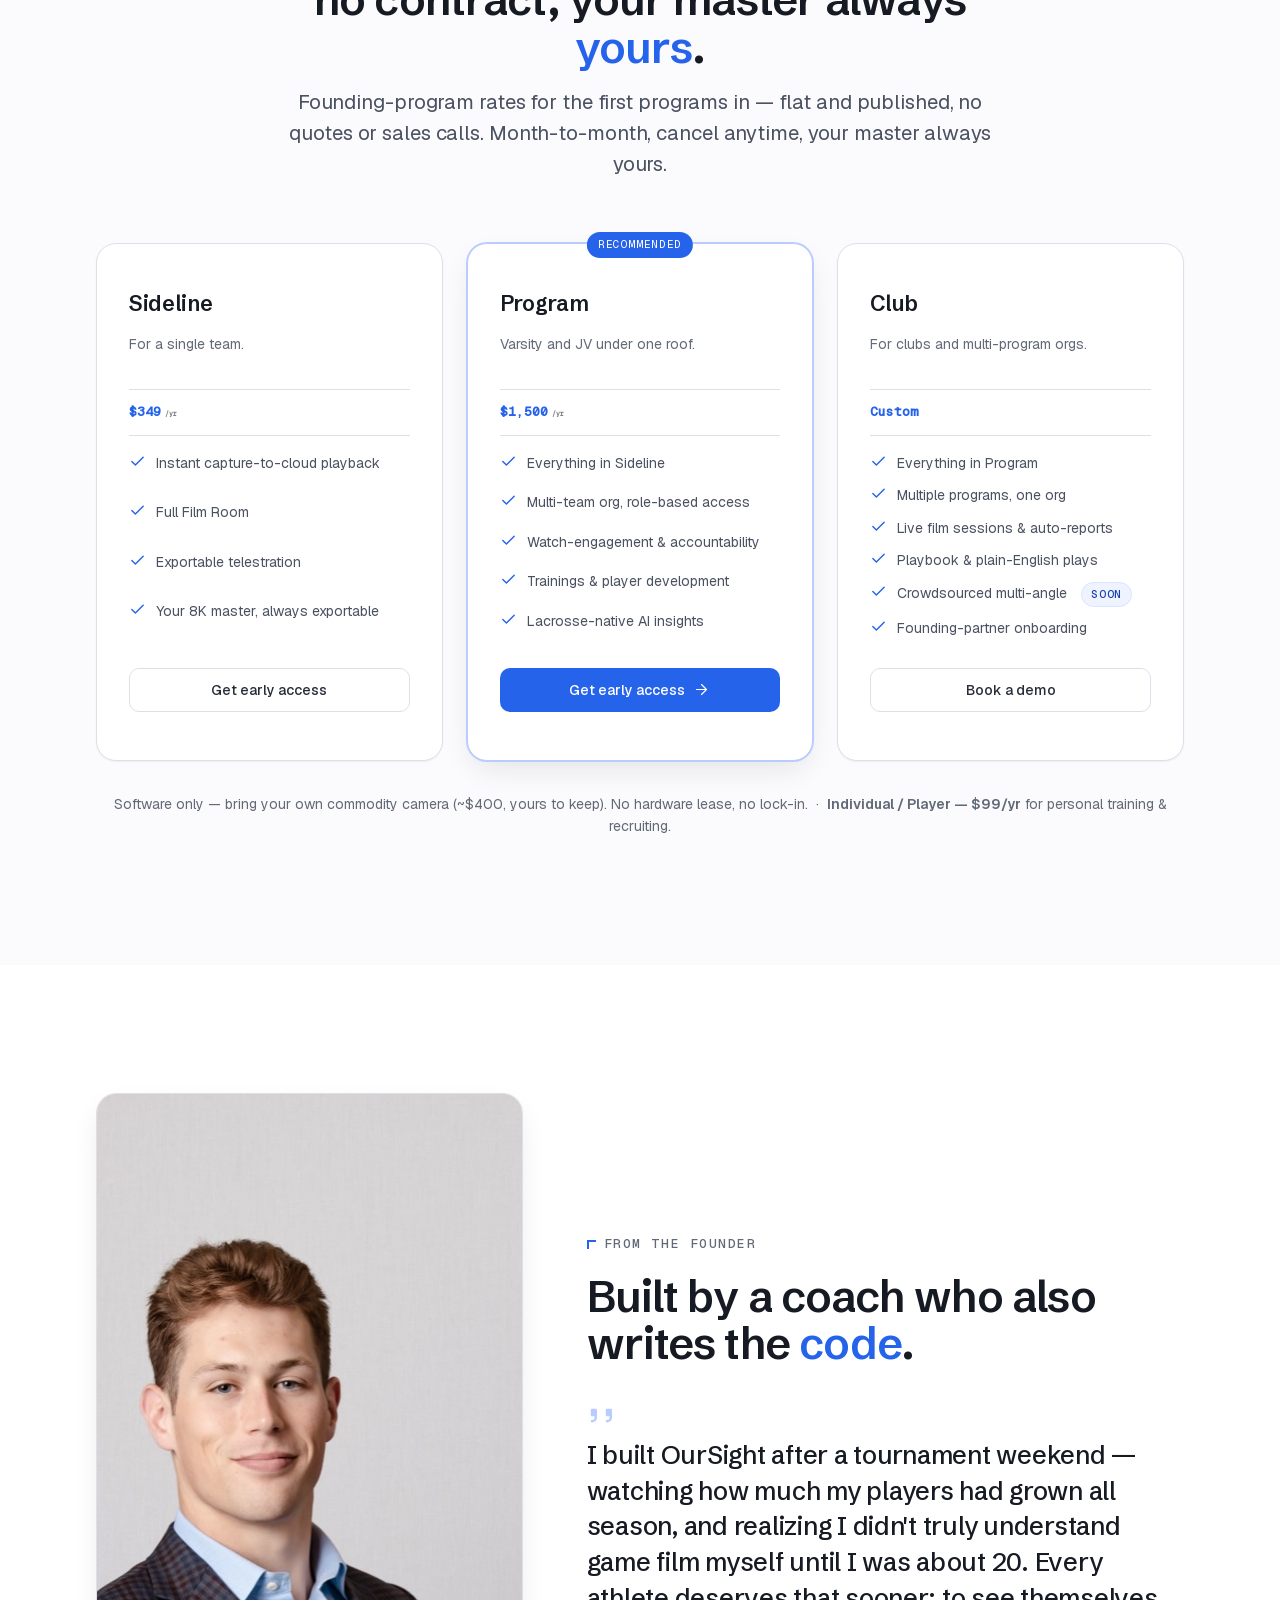
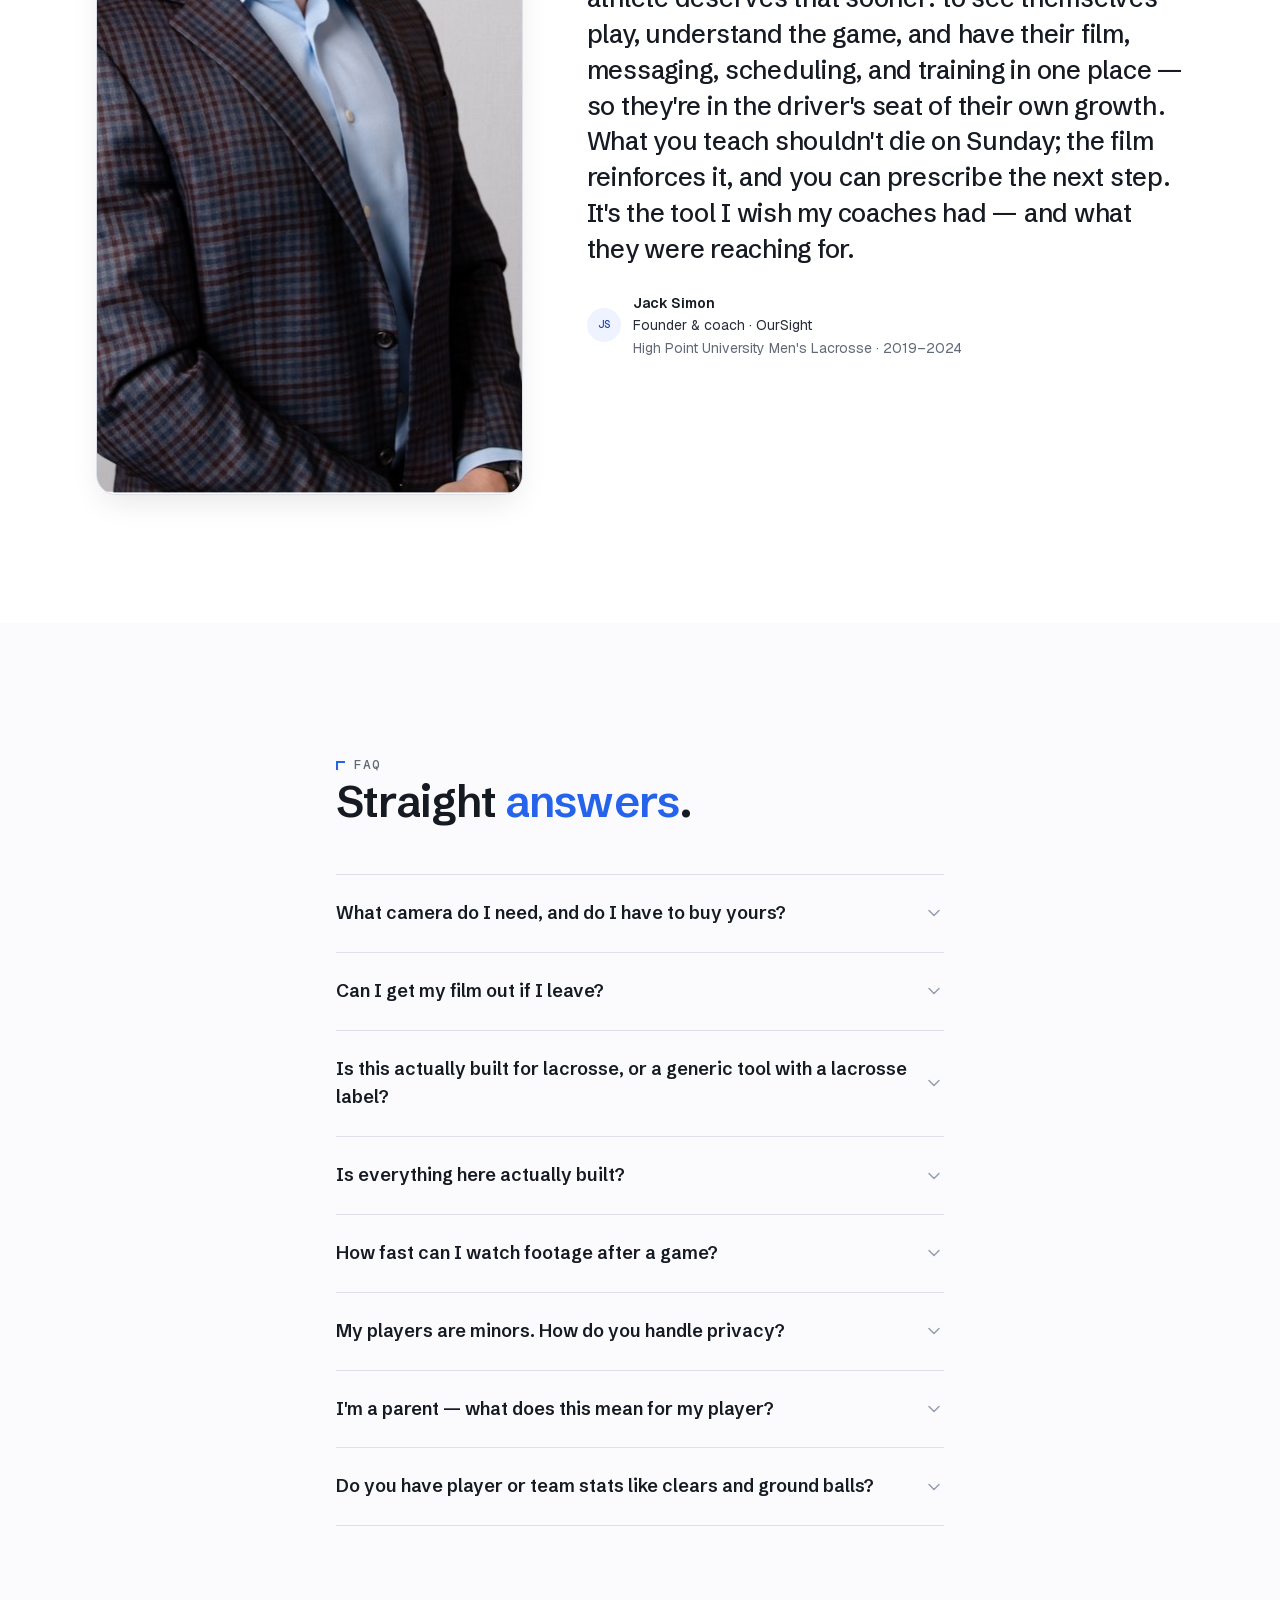
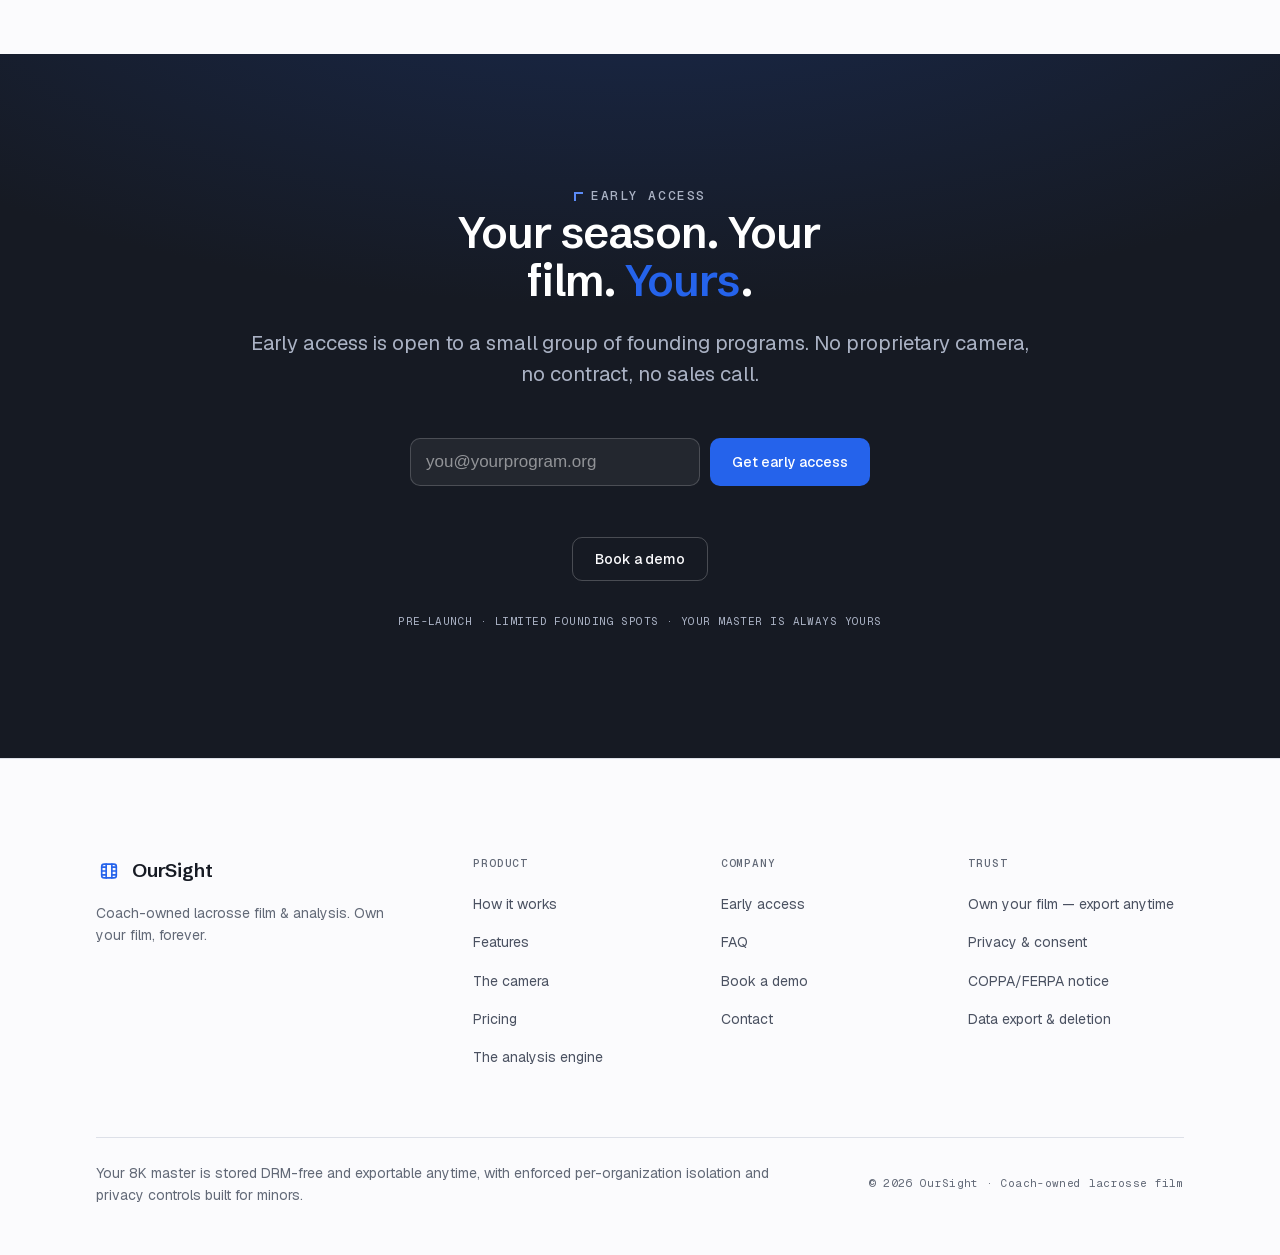
==== commit 1c29de4a: "mobile: restack comparison table to cards, cap founder photo, remove AI hero image Big mobile-friend" ====
--- a/site/index.html
+++ b/site/index.html
@@ -33,7 +33,6 @@
 <link rel="preload" as="font" type="font/woff2" href="assets/fonts/geist-400.woff2" crossorigin>
 <link rel="stylesheet" href="assets/fonts.css">
 
-<link rel="preload" as="image" href="assets/img/hero-lacrosse.jpg" fetchpriority="high">
 <link rel="stylesheet" href="assets/tokens.css">
 <link rel="stylesheet" href="assets/styles.css">
 
@@ -161,9 +160,6 @@
       <a class="hero__textlink" href="#how" style="align-self:center;font-weight:600;color:var(--text-strong);text-decoration:none;padding:8px 4px">See how it works →</a>
     </div>
   </div>
-  <figure class="hero__media container container--wide" data-reveal data-reveal-delay="120">
-    <img src="assets/img/hero-lacrosse.jpg" alt="A lacrosse game under floodlights — players in motion across the field" width="1376" height="768" fetchpriority="high" decoding="async">
-  </figure>
 </section>
 
 <!-- ============ Trust strip ============ -->
@@ -266,39 +262,39 @@
         <tbody>
           <tr>
             <th scope="row">Camera</th>
-            <td class="col-them">~$1,300–$1,900, subscription-gated</td>
-            <td class="col-them">Facility-mount system (~$2K class)</td>
-            <td class="col-us"><svg class="i-win" aria-hidden="true"><use href="#i-check"/></svg>~$400 action cam you own outright</td>
+            <td class="col-them" data-label="Veo">~$1,300–$1,900, subscription-gated</td>
+            <td class="col-them" data-label="Hudl">Facility-mount system (~$2K class)</td>
+            <td class="col-us" data-label="OurSight"><svg class="i-win" aria-hidden="true"><use href="#i-check"/></svg>~$400 action cam you own outright</td>
           </tr>
           <tr>
             <th scope="row">Your master</th>
-            <td class="col-them">Clips &amp; full match download as MP4</td>
-            <td class="col-them">Lives behind a storage quota and contract</td>
-            <td class="col-us"><svg class="i-win" aria-hidden="true"><use href="#i-check"/></svg>Always yours, exportable, DRM-free</td>
+            <td class="col-them" data-label="Veo">Clips &amp; full match download as MP4</td>
+            <td class="col-them" data-label="Hudl">Lives behind a storage quota and contract</td>
+            <td class="col-us" data-label="OurSight"><svg class="i-win" aria-hidden="true"><use href="#i-check"/></svg>Always yours, exportable, DRM-free</td>
           </tr>
           <tr>
             <th scope="row">Telestration</th>
-            <td class="col-them"><svg class="i-gap" aria-hidden="true"><use href="#i-minus"/></svg>Drawings are stripped from downloads</td>
-            <td class="col-them"><svg class="i-gap" aria-hidden="true"><use href="#i-minus"/></svg>Platform-bound</td>
-            <td class="col-us"><svg class="i-win" aria-hidden="true"><use href="#i-check"/></svg>Exports with the clip</td>
+            <td class="col-them" data-label="Veo"><svg class="i-gap" aria-hidden="true"><use href="#i-minus"/></svg>Drawings are stripped from downloads</td>
+            <td class="col-them" data-label="Hudl"><svg class="i-gap" aria-hidden="true"><use href="#i-minus"/></svg>Platform-bound</td>
+            <td class="col-us" data-label="OurSight"><svg class="i-win" aria-hidden="true"><use href="#i-check"/></svg>Exports with the clip</td>
           </tr>
           <tr>
             <th scope="row">Time to watch</th>
-            <td class="col-them">Often next-day</td>
-            <td class="col-them">—</td>
-            <td class="col-us"><svg class="i-win" aria-hidden="true"><use href="#i-check"/></svg>Playable as soon as it offloads</td>
+            <td class="col-them" data-label="Veo">Often next-day</td>
+            <td class="col-them" data-label="Hudl">—</td>
+            <td class="col-us" data-label="OurSight"><svg class="i-win" aria-hidden="true"><use href="#i-check"/></svg>Playable as soon as it offloads</td>
           </tr>
           <tr>
             <th scope="row">Pricing</th>
-            <td class="col-them">Annual plan, upfront</td>
-            <td class="col-them">Quote-driven, multi-year contracts</td>
-            <td class="col-us"><svg class="i-win" aria-hidden="true"><use href="#i-check"/></svg>Transparent, month-to-month</td>
+            <td class="col-them" data-label="Veo">Annual plan, upfront</td>
+            <td class="col-them" data-label="Hudl">Quote-driven, multi-year contracts</td>
+            <td class="col-us" data-label="OurSight"><svg class="i-win" aria-hidden="true"><use href="#i-check"/></svg>Transparent, month-to-month</td>
           </tr>
           <tr>
             <th scope="row">Lacrosse analysis</th>
-            <td class="col-them">Advanced analytics are soccer-only</td>
-            <td class="col-them">Generic templates, tag it yourself</td>
-            <td class="col-us"><svg class="i-win" aria-hidden="true"><use href="#i-check"/></svg>Lacrosse-native: clears, rides, ground balls</td>
+            <td class="col-them" data-label="Veo">Advanced analytics are soccer-only</td>
+            <td class="col-them" data-label="Hudl">Generic templates, tag it yourself</td>
+            <td class="col-us" data-label="OurSight"><svg class="i-win" aria-hidden="true"><use href="#i-check"/></svg>Lacrosse-native: clears, rides, ground balls</td>
           </tr>
         </tbody>
       </table>
--- a/site/assets/styles.css
+++ b/site/assets/styles.css
@@ -644,3 +644,22 @@
   .tile { padding: var(--s4); }
   .tile__icon { margin-bottom: var(--s2); }
 }
+
+/* ---- Mobile: restack the comparison table into per-capability cards ---- */
+@media (max-width: 640px) {
+  .compare-wrap { overflow-x: visible; }
+  .compare-frame::after { display: none; }
+  .compare { min-width: 0; width: 100%; }
+  .compare thead { position: absolute; width: 1px; height: 1px; padding: 0; margin: -1px; overflow: hidden; clip: rect(0 0 0 0); border: 0; }
+  .compare tbody, .compare tbody tr, .compare th, .compare td { display: block; width: auto; }
+  .compare tbody tr { border: 1px solid var(--border); border-radius: var(--r-md); padding: 4px 16px 14px; margin-bottom: 14px; }
+  .compare tbody th[scope="row"] { width: auto; font-family: var(--font-display); font-weight: 700; font-size: 1.02rem; color: var(--text-strong); padding: 12px 0 10px; border-bottom: 1px solid var(--border); }
+  .compare td { border-bottom: 0; padding: 9px 0 0; display: flex; gap: 10px; align-items: baseline; }
+  .compare td::before { content: attr(data-label); flex: 0 0 72px; font-family: var(--font-body); font-weight: 600; font-size: var(--t-small); color: var(--muted); }
+  .compare td.col-us { background: var(--blue-50); border-radius: var(--r-sm); padding: 10px 12px; margin-top: 8px; }
+  .compare td.col-us::before { color: var(--blue-700); }
+  .compare .i-win, .compare .i-gap { margin-right: 4px; }
+
+  /* Founder photo: cap height (face-forward crop) so it doesn't eat a full screen on mobile */
+  .founder__photo img { aspect-ratio: auto; height: 340px; object-position: center 14%; }
+}
